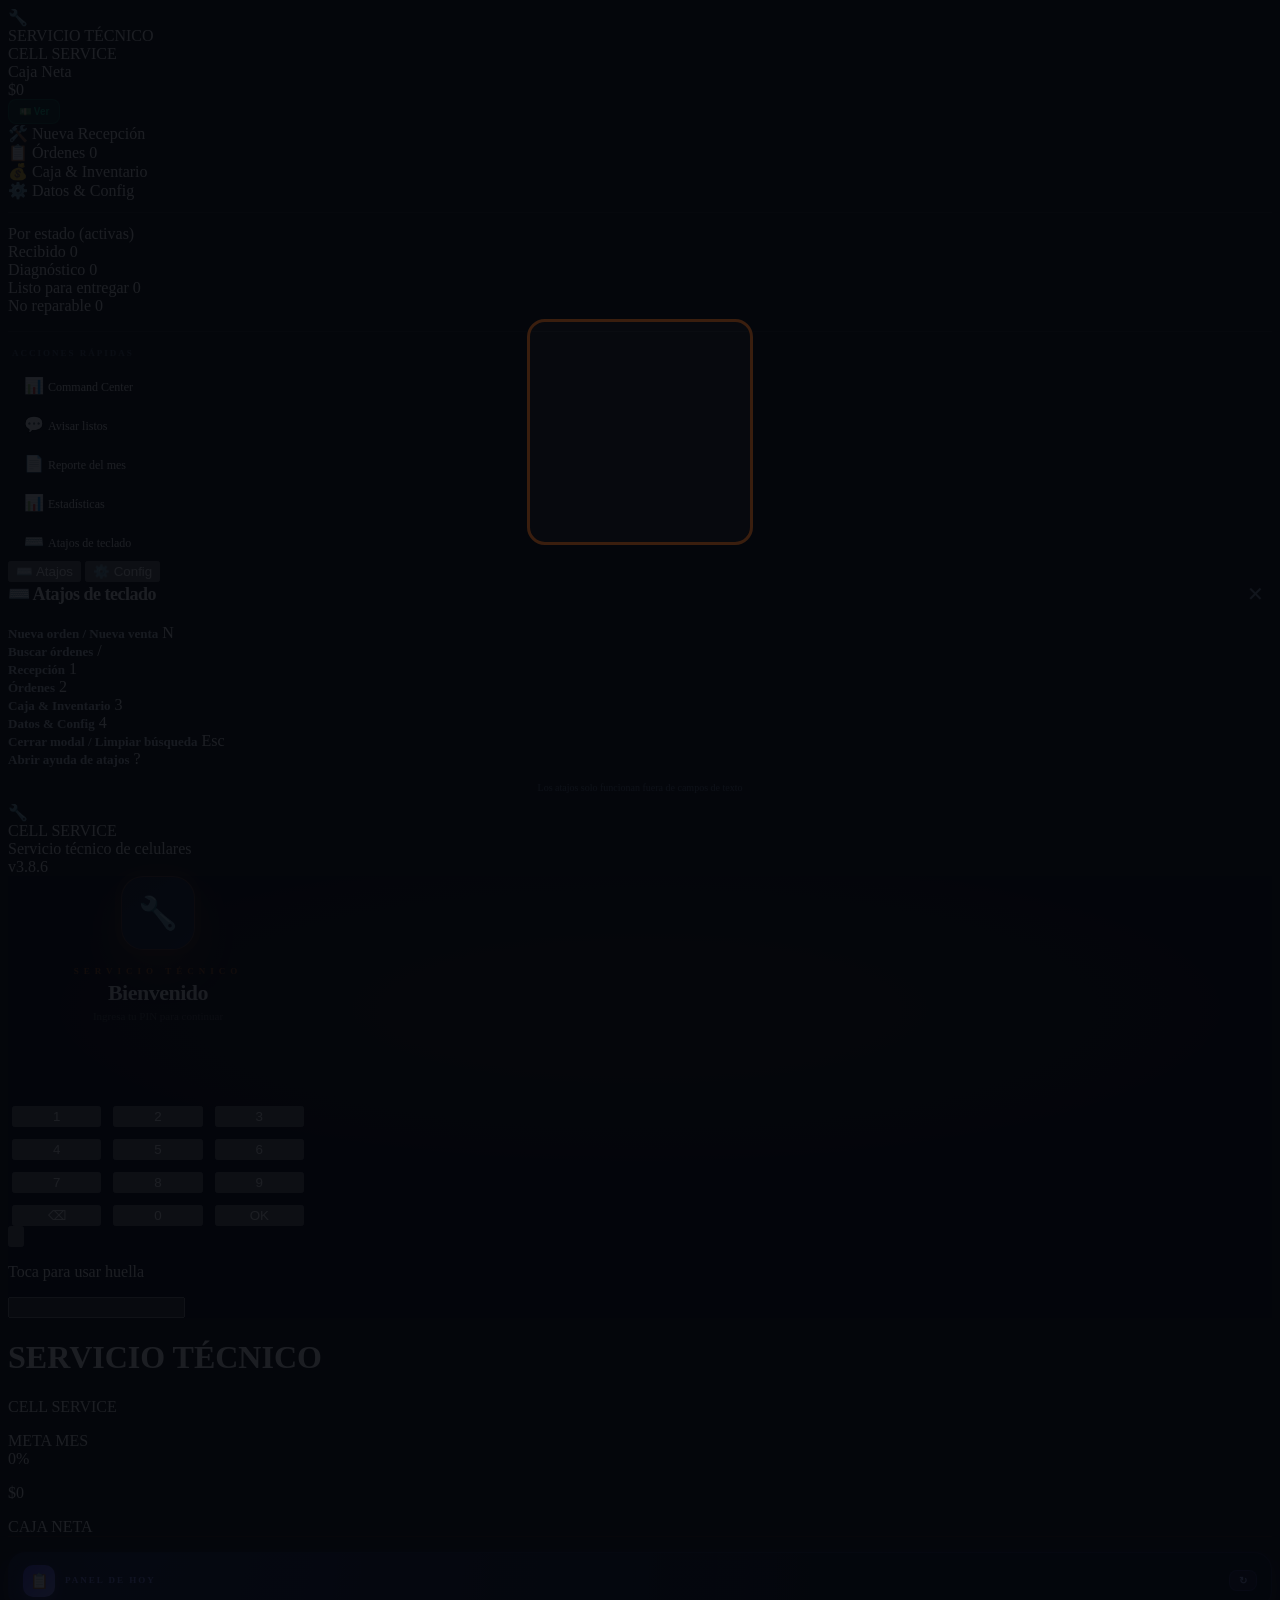
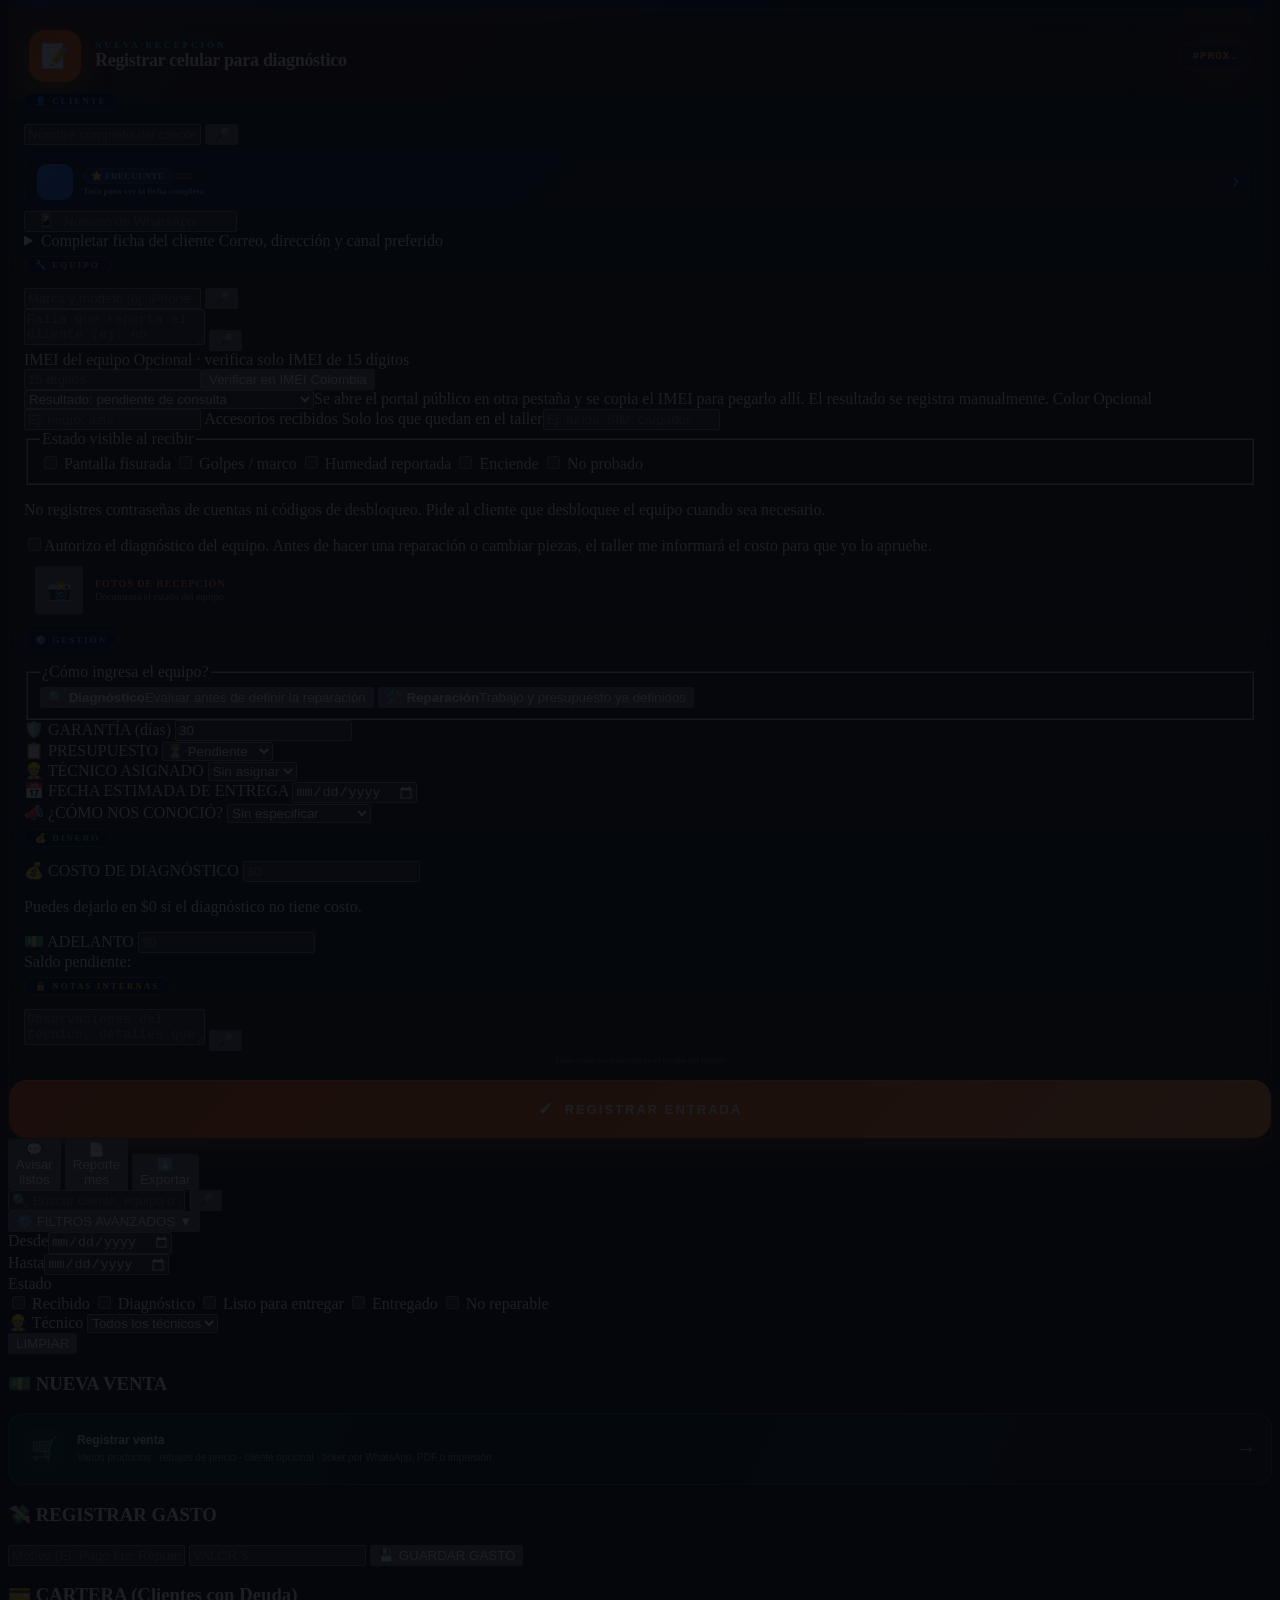
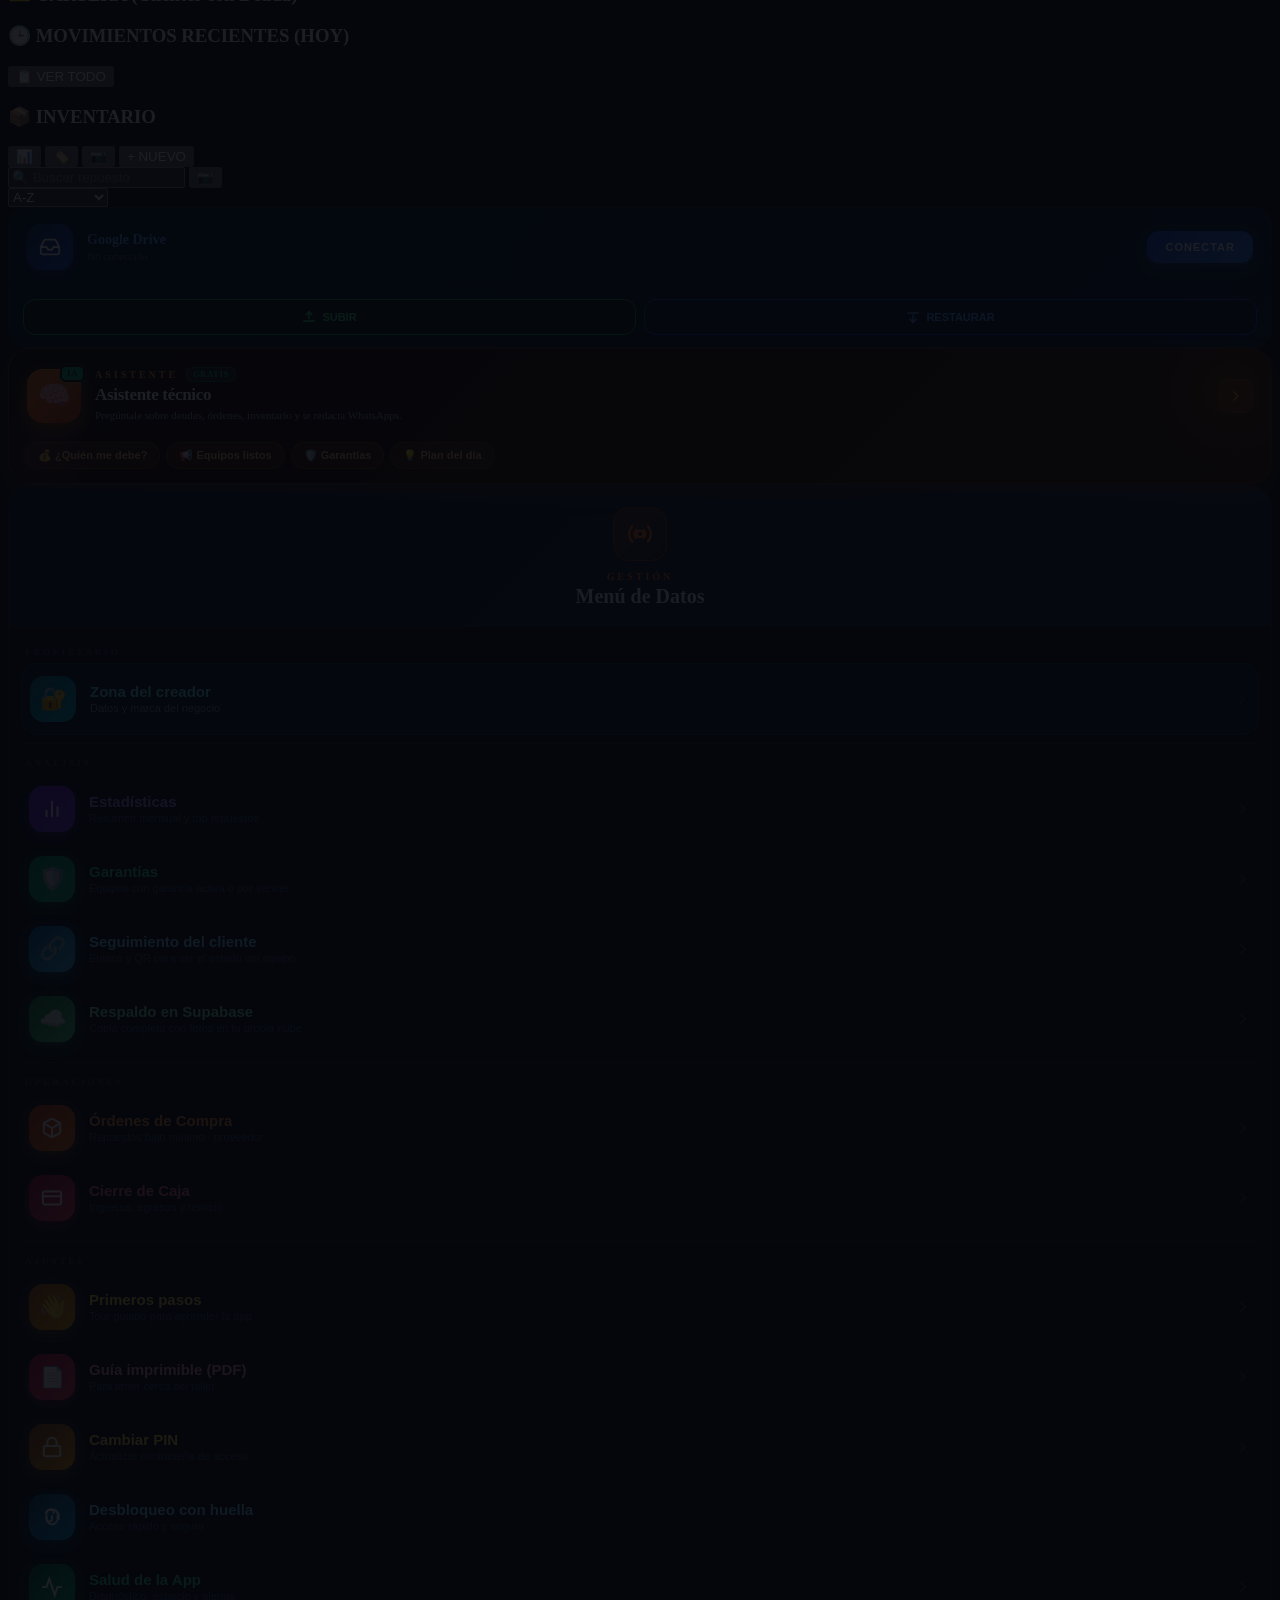
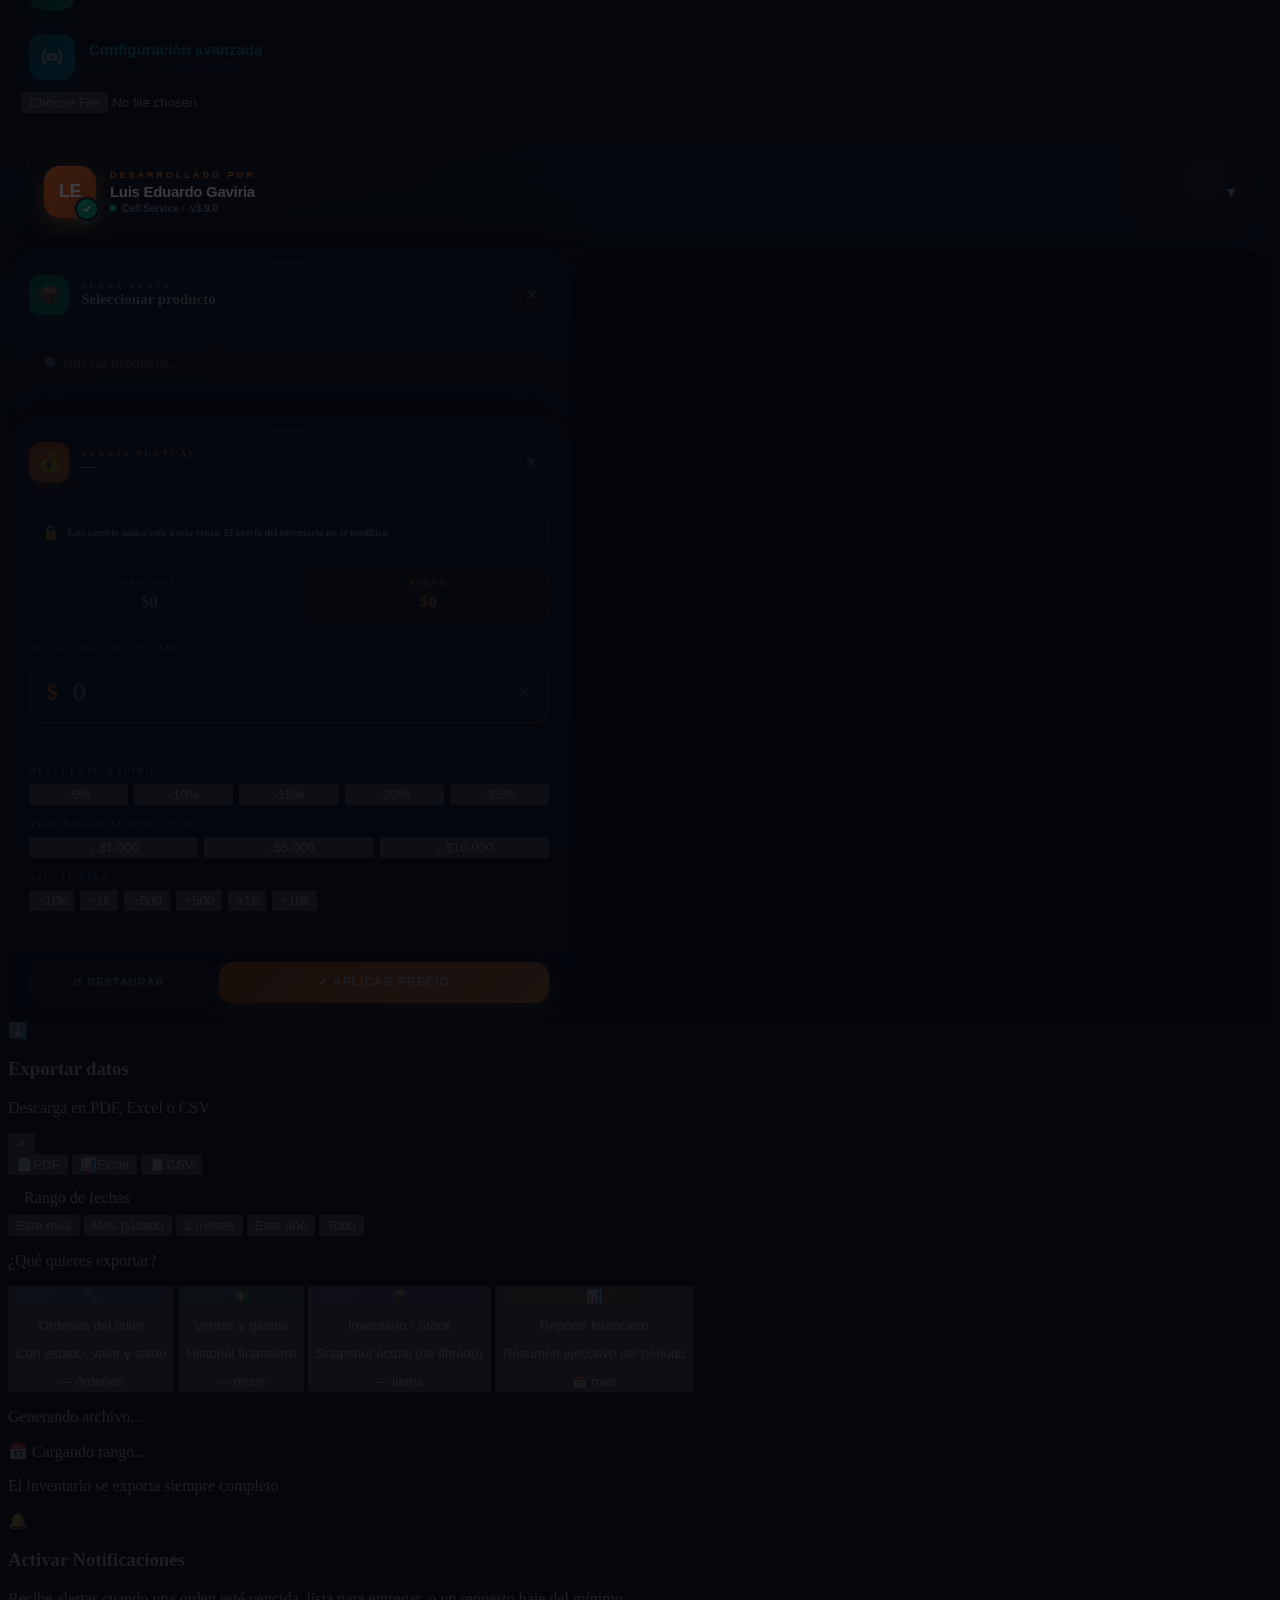
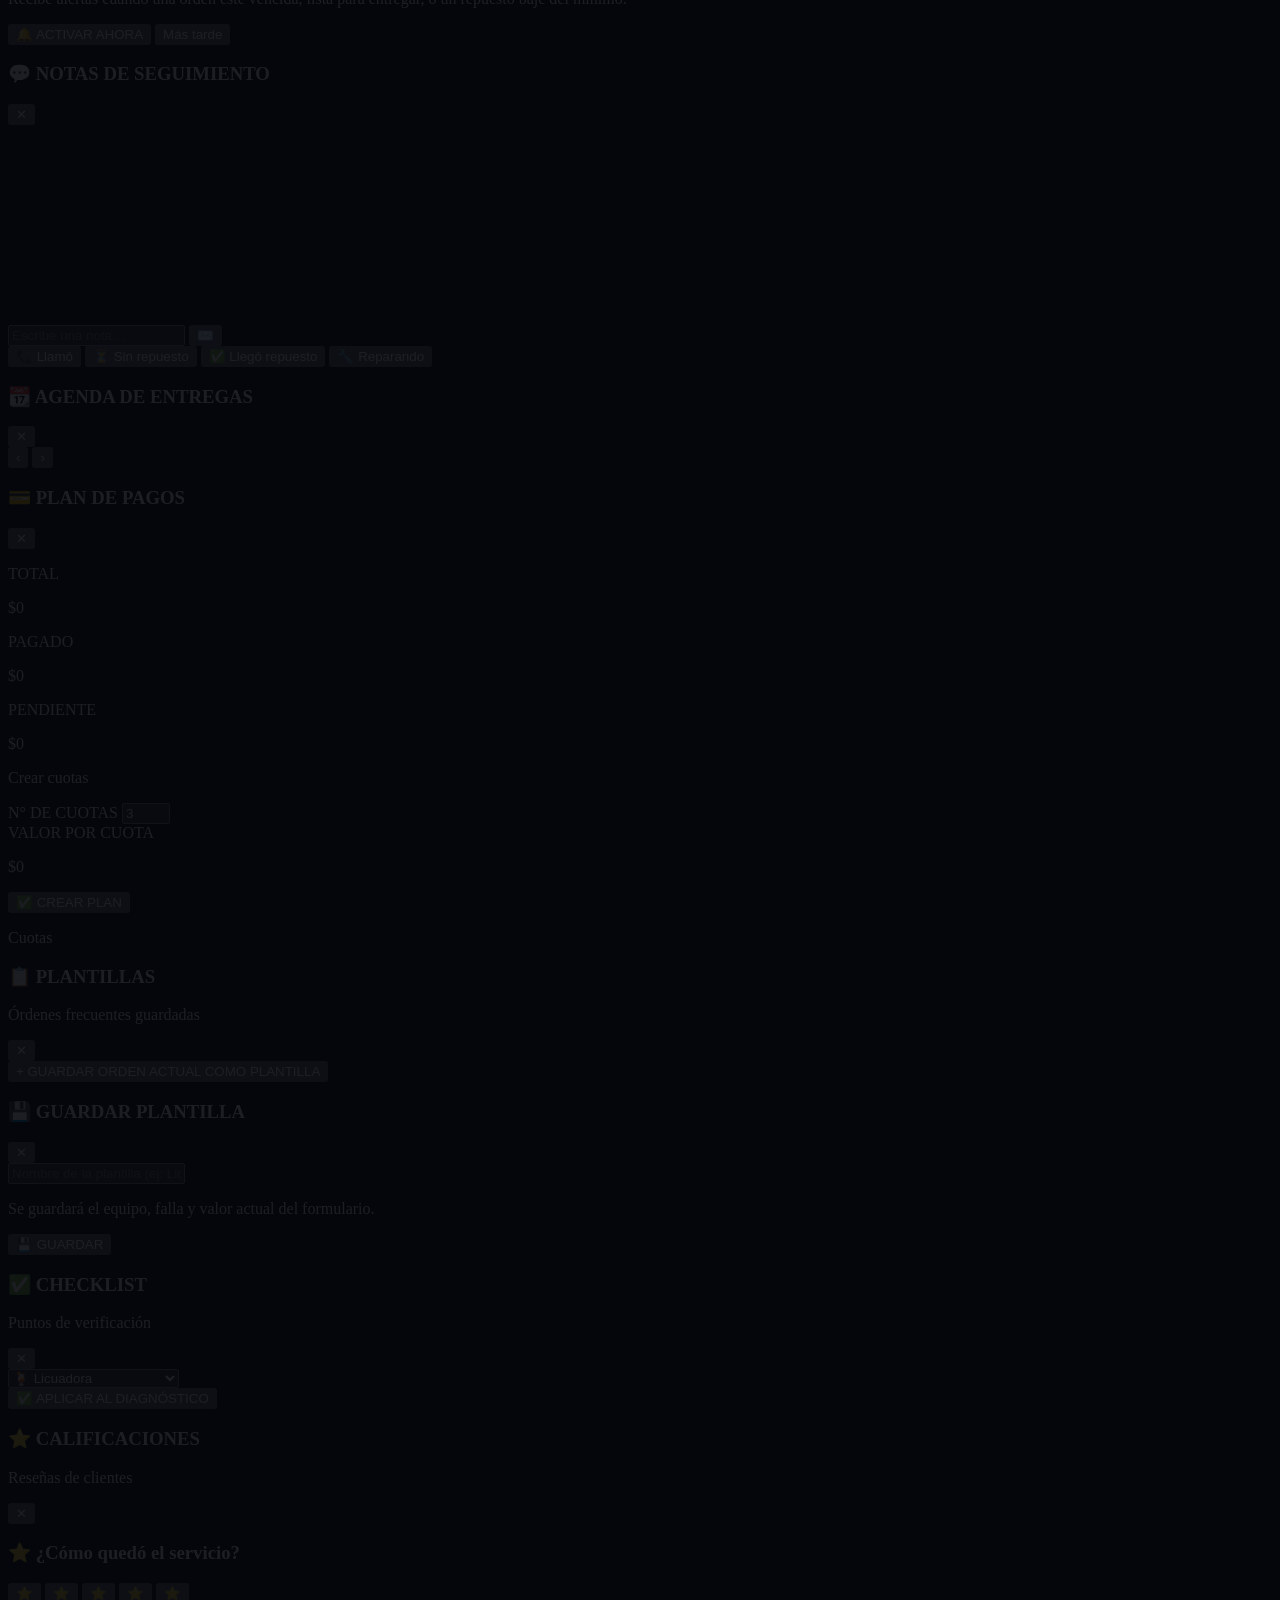
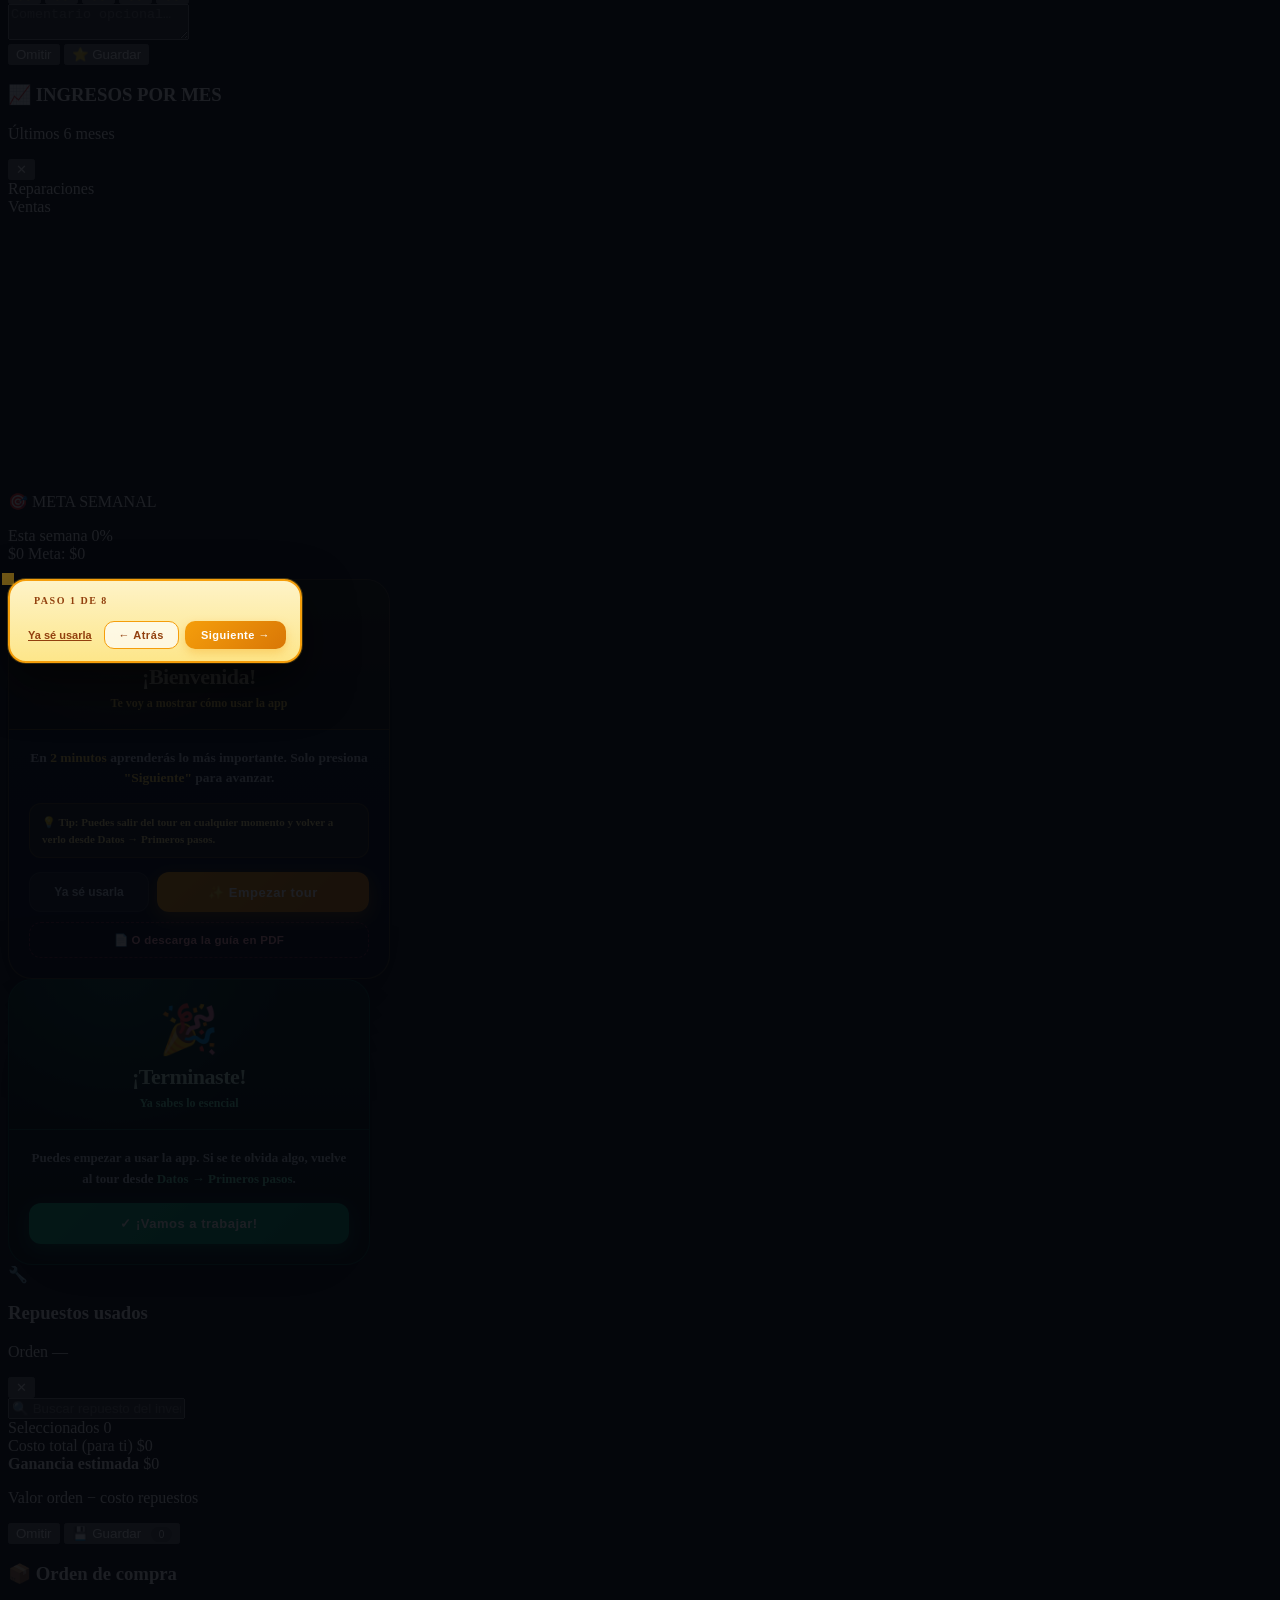
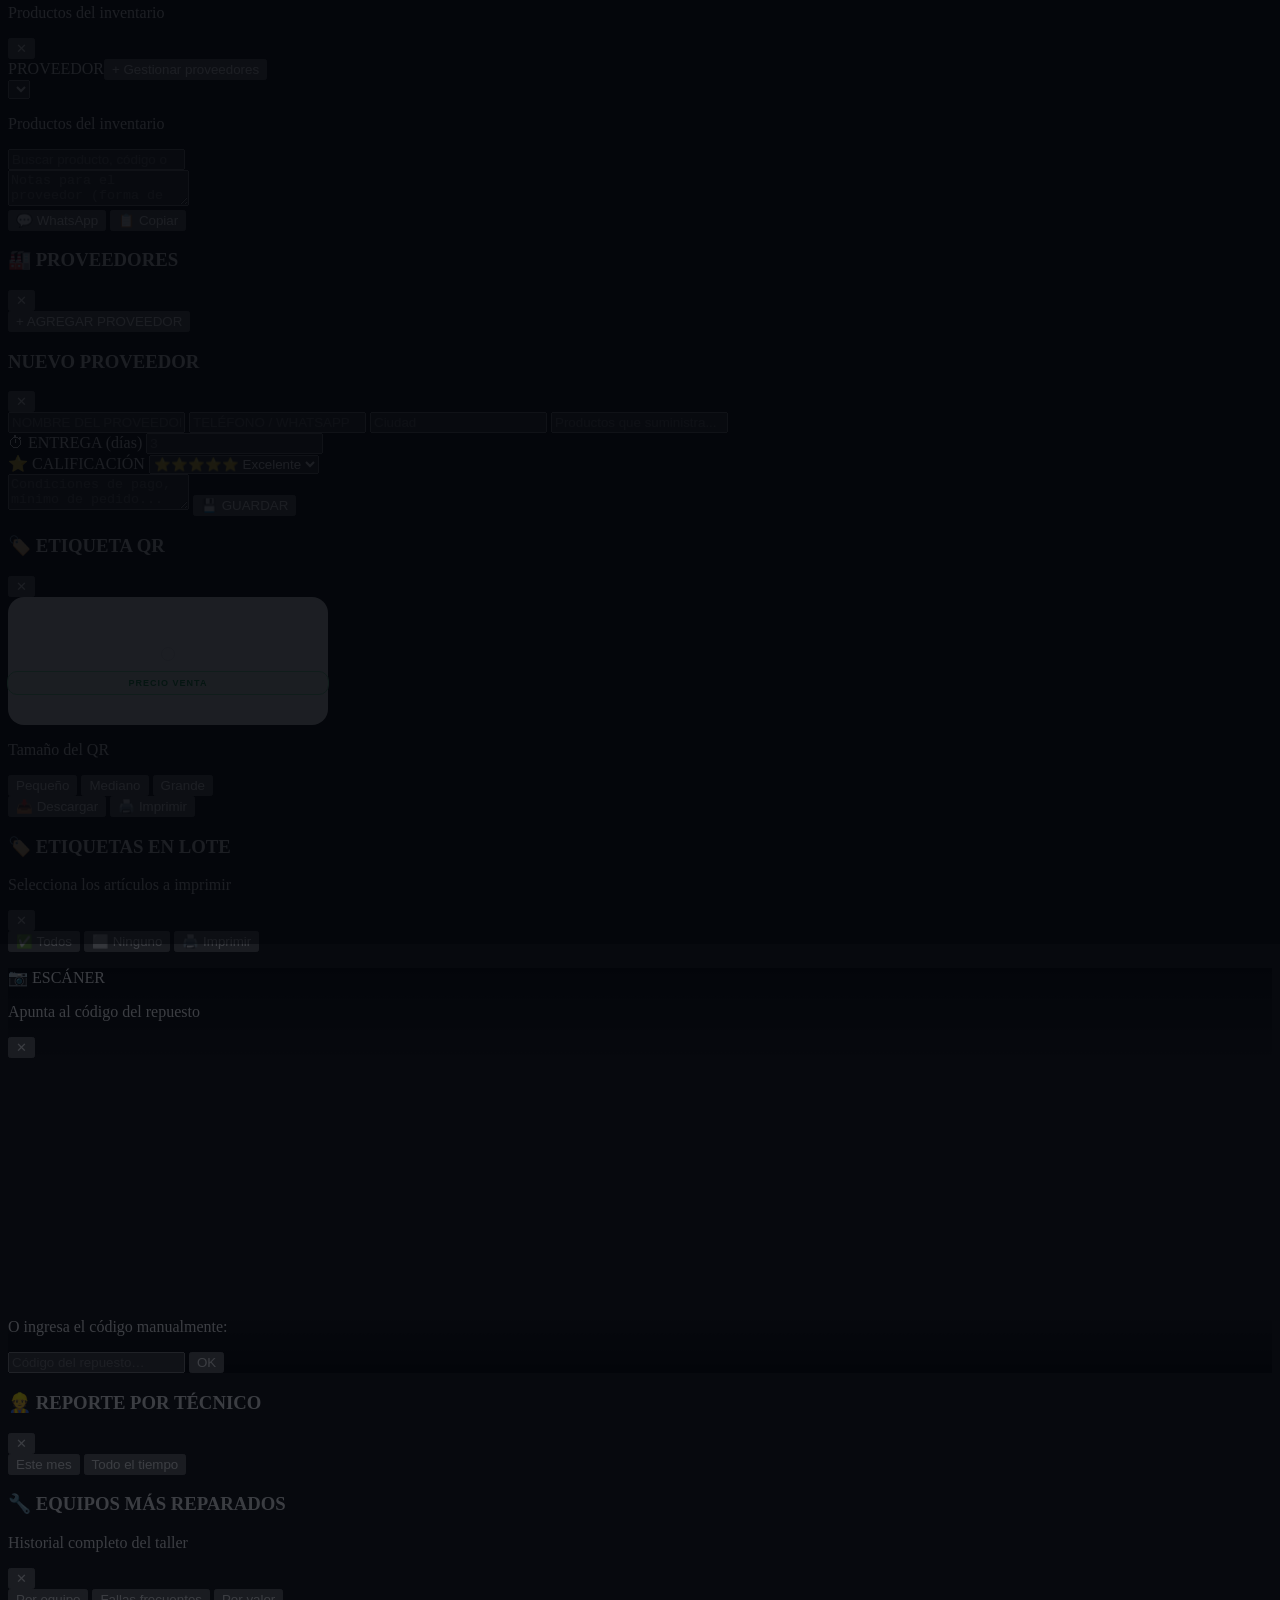
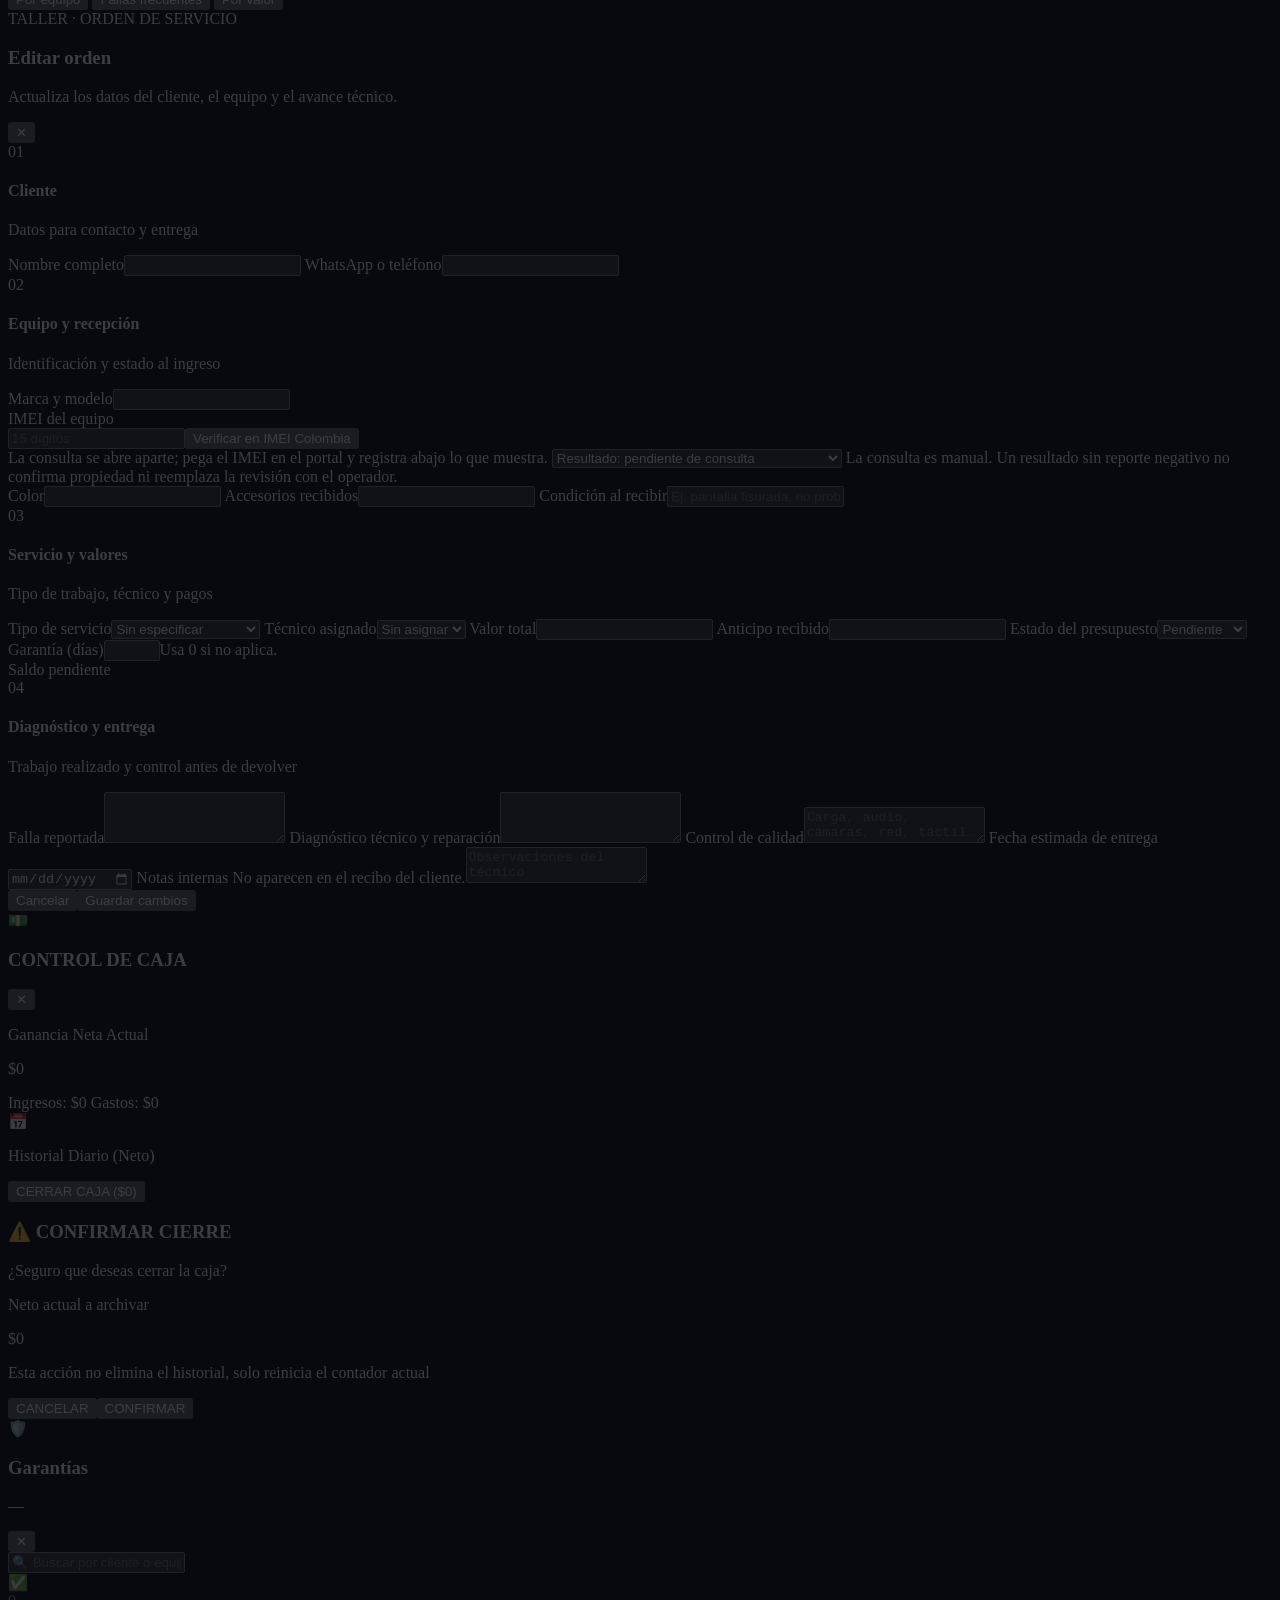
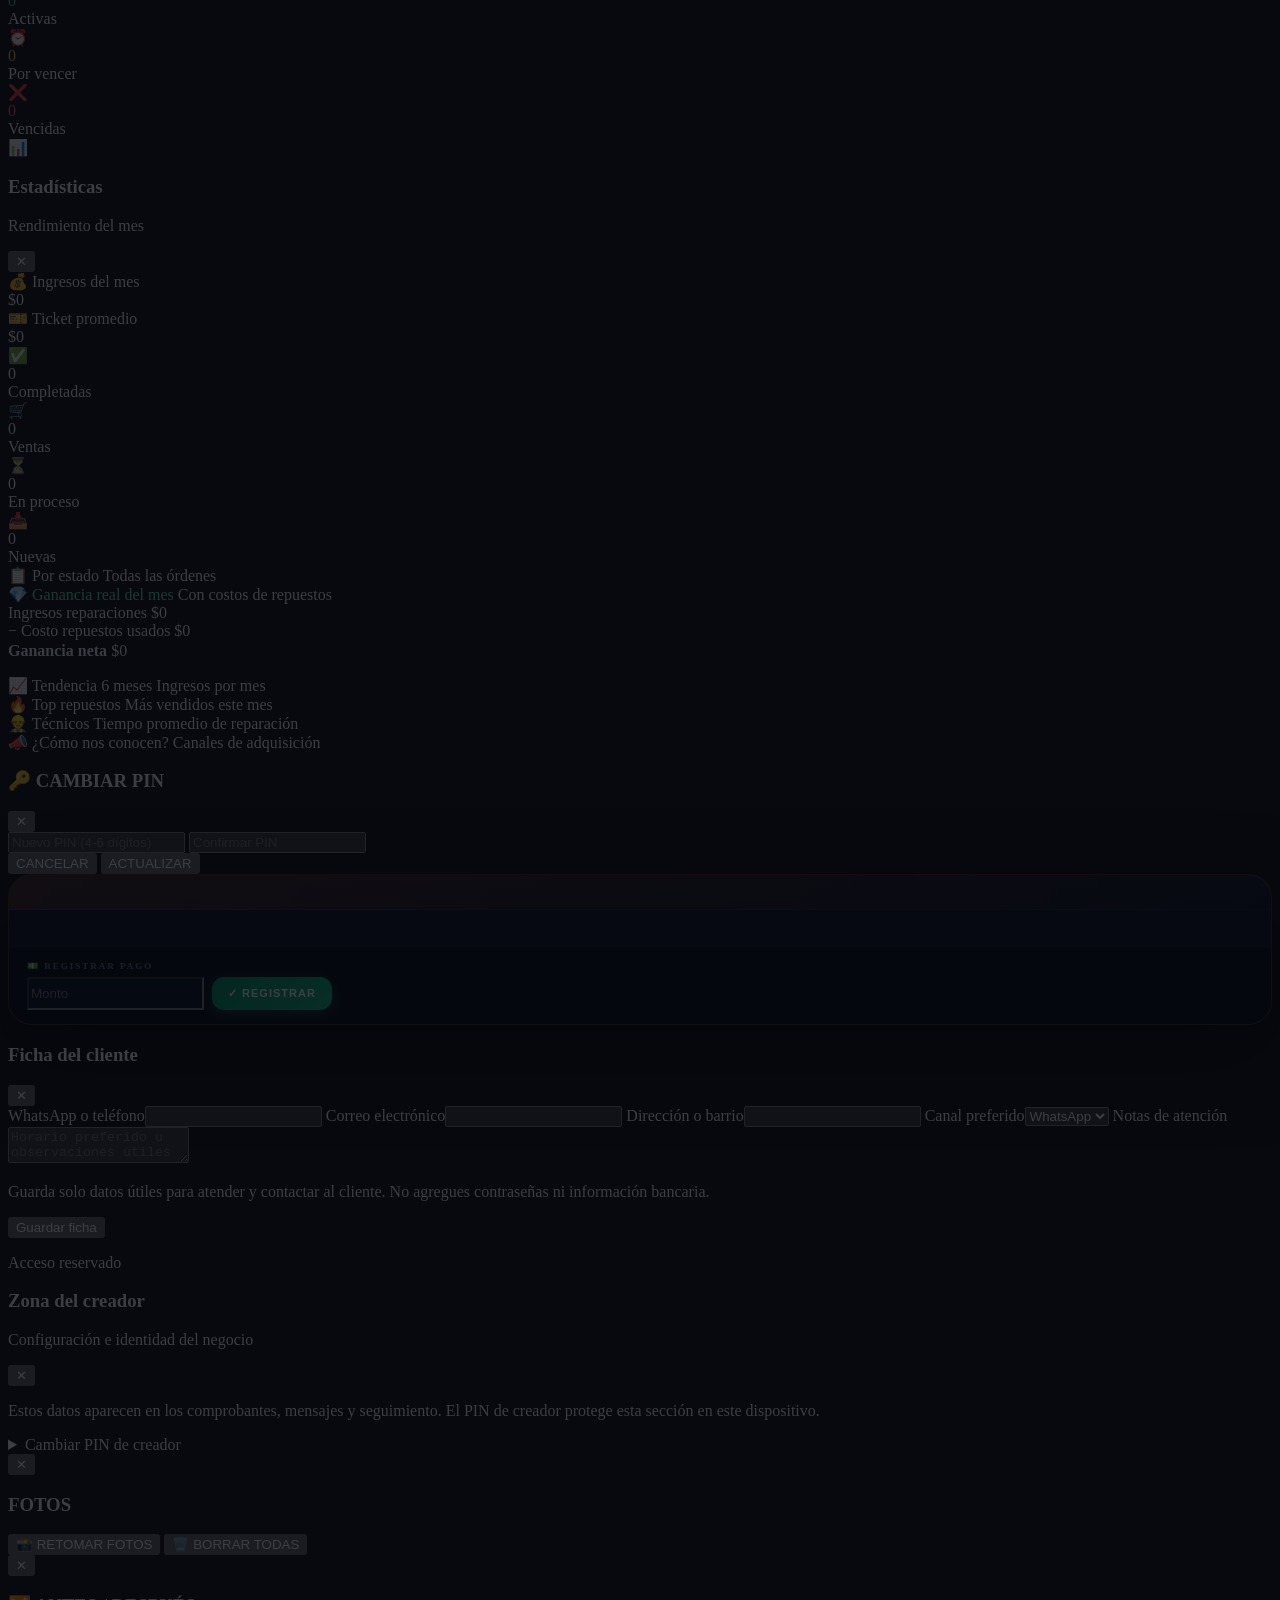
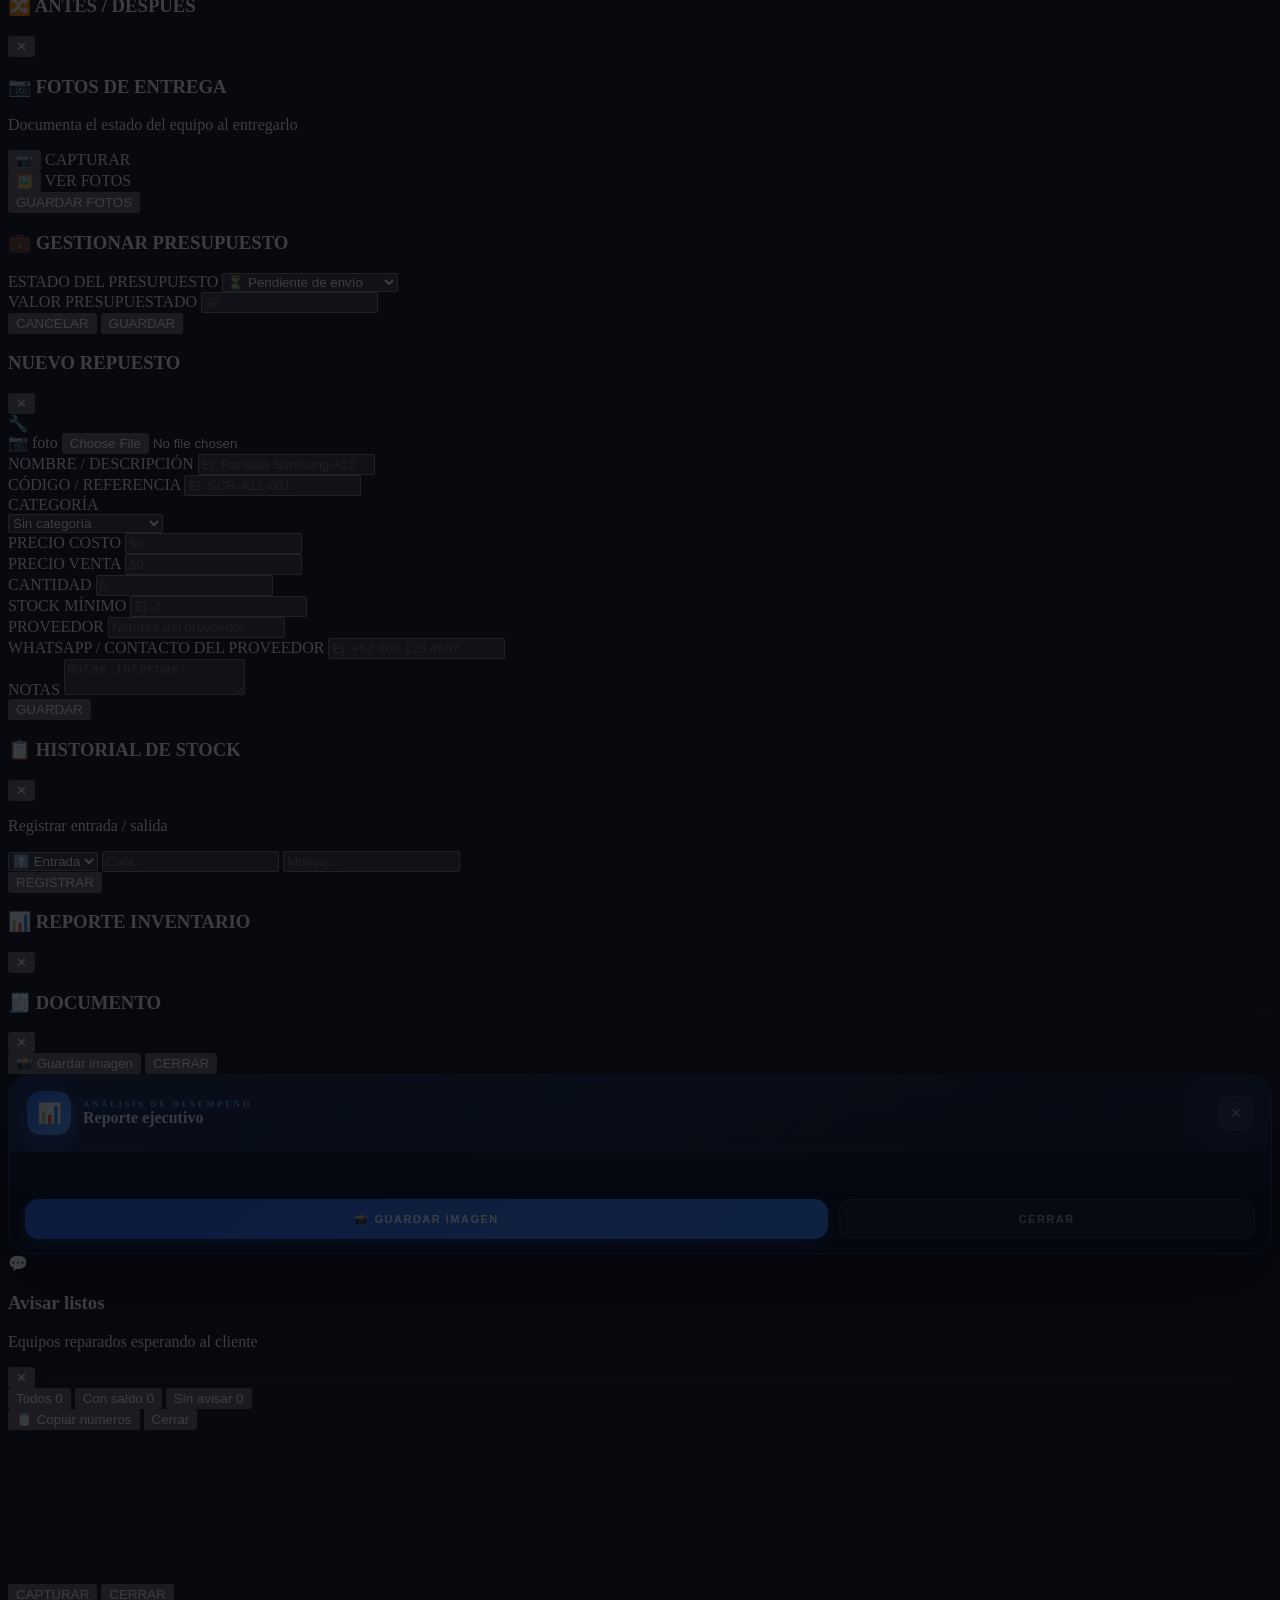
==== index.html @ 5d37b829 "Add files via upload" ====
<!DOCTYPE html>
<html lang="es">
<head>
    <link rel="manifest" href="manifest.json">
    <meta name="apple-mobile-web-app-capable" content="yes">
    <meta name="apple-mobile-web-app-status-bar-style" content="black-translucent">
    <meta name="apple-mobile-web-app-title" content="Cell Service">
    <link rel="apple-touch-icon" href="icons/icon-192x192.png">
    <meta charset="UTF-8">
    <meta name="viewport" content="width=device-width, initial-scale=1.0, viewport-fit=cover">
    <meta name="theme-color" content="#0b1720">
    <meta name="color-scheme" content="dark">
    <meta name="mobile-web-app-capable" content="yes">
    <title>Cell Service | Gestión de reparaciones</title>
    <link rel="preconnect" href="https://fonts.googleapis.com">
    <link rel="preconnect" href="https://fonts.gstatic.com" crossorigin>
    <script src="js/libs/html2canvas.min.js" defer></script>
    <script src="js/libs/qrcode.min.js" defer></script>
    <script src="https://accounts.google.com/gsi/client" async defer></script>
    <link href="https://fonts.googleapis.com/css2?family=Inter:opsz,wght@14..32,400;14..32,600;14..32,800&display=swap" rel="stylesheet" media="print" onload="this.media='all'">
    <noscript><link href="https://fonts.googleapis.com/css2?family=Inter:opsz,wght@14..32,400;14..32,600;14..32,800&display=swap" rel="stylesheet"></noscript>
    <link rel="stylesheet" href="css/app.bundle.css">

<style id="invoice-sale-styles">
.invoice-sale-cta{width:100%;display:flex;align-items:center;gap:12px;text-align:left;padding:14px;border-radius:16px;border:1px solid rgba(52,211,153,.32);background:linear-gradient(115deg,rgba(16,185,129,.16),rgba(59,130,246,.08));color:#e5fff4;cursor:pointer;transition:transform .18s,border-color .18s}
.invoice-sale-cta:active{transform:scale(.985)}.invoice-sale-cta-icon{width:42px;height:42px;display:grid;place-items:center;border-radius:13px;background:rgba(16,185,129,.18);font-size:22px;flex-shrink:0}
.invoice-sale-cta strong,.invoice-sale-cta small{display:block}.invoice-sale-cta strong{font-size:12px;font-weight:900}.invoice-sale-cta small{font-size:10px;color:#9ca3af;margin-top:4px;line-height:1.4}.invoice-sale-cta-arrow{margin-left:auto;color:#6ee7b7;font-size:22px}
#invoice-sale-modal{position:fixed;inset:0;z-index:8000;background:rgba(2,6,23,.82);backdrop-filter:blur(12px);display:flex;align-items:center;justify-content:center;padding:14px}
#invoice-sale-modal.hidden{display:none}.invoice-panel{width:min(680px,100%);max-height:92dvh;overflow:auto;background:#0f172a;color:#e5e7eb;border:1px solid rgba(148,163,184,.2);border-radius:22px;box-shadow:0 25px 80px #0009;padding:20px}
.invoice-head{display:flex;justify-content:space-between;align-items:flex-start;gap:12px;margin-bottom:18px}.invoice-head h2{font-size:19px;font-weight:900;margin:0}.invoice-head p{font-size:11px;color:#94a3b8;margin:5px 0 0}.invoice-close{border:1px solid #334155;background:#1e293b;color:#cbd5e1;border-radius:10px;width:38px;height:38px;font-size:18px}
.invoice-grid{display:grid;grid-template-columns:repeat(2,minmax(0,1fr));gap:12px}.invoice-field{display:flex;flex-direction:column;gap:6px;min-width:0}.invoice-field.full{grid-column:1/-1}.invoice-field label{font-size:10px;color:#94a3b8;font-weight:800;text-transform:uppercase;letter-spacing:.8px}.invoice-field input,.invoice-field select,.invoice-field textarea{width:100%;box-sizing:border-box;border:1px solid #334155;background:#111c30;color:#f8fafc;border-radius:11px;padding:11px 12px;font-size:13px;min-height:42px}.invoice-total{display:flex;align-items:center;justify-content:space-between;margin-top:16px;padding:15px;border:1px solid rgba(52,211,153,.25);background:rgba(16,185,129,.08);border-radius:14px}.invoice-total strong{font-size:22px;color:#6ee7b7}.invoice-actions{display:flex;gap:10px;margin-top:16px}.invoice-actions button{flex:1;border-radius:12px;padding:13px;font-size:12px;font-weight:900;border:1px solid #334155;background:#1e293b;color:#e2e8f0}.invoice-actions .primary{background:linear-gradient(135deg,#059669,#10b981);color:#022c22;border:0}
.invoice-note{font-size:10px;color:#94a3b8;line-height:1.5;margin-top:12px}
@media(max-width:520px){.invoice-panel{padding:15px;border-radius:18px}.invoice-grid{grid-template-columns:1fr}.invoice-field.full{grid-column:auto}.invoice-actions{flex-direction:column}.invoice-head h2{font-size:17px}}
</style>

</head>
<body class="swipe-area dark-mode">

    <!-- BADGE OFFLINE/ONLINE -->
    <div id="net-badge"></div>

    <!-- SIDEBAR (visible solo en tablet/desktop) -->
    <aside id="sidebar">
        <div id="sidebar-header">
            <div id="sidebar-logo">
                <div id="sidebar-logo-icon">🔧</div>
                <div id="sidebar-biz">
                    <div id="sidebar-biz-short">SERVICIO TÉCNICO</div>
                    <div id="sidebar-biz-name">CELL SERVICE</div>
                </div>
            </div>
            <div id="sidebar-cash">
                <div>
                    <div id="sidebar-cash-label">Caja Neta</div>
                    <div id="sidebar-cash-value">$0</div>
                </div>
                <button onclick="openCajaModal()" style="background:rgba(16,185,129,0.15);border:1px solid rgba(16,185,129,0.3);color:#10b981;padding:6px 10px;border-radius:8px;font-size:10px;font-weight:900;cursor:pointer;">💵 Ver</button>
            </div>
            <div id="sidebar-meta-wrap-desktop" style="display:none;margin-top:10px;">
                <div style="display:flex;justify-content:space-between;margin-bottom:4px;">
                    <span style="font-size:8px;font-weight:700;color:#64748b;letter-spacing:2px;">META MES</span>
                    <span id="sidebar-meta-pct" style="font-size:8px;font-weight:900;color:#10b981;">0%</span>
                </div>
                <div style="height:6px;background:rgba(255,255,255,0.08);border-radius:99px;overflow:hidden;">
                    <div id="sidebar-meta-fill" style="height:100%;width:0%;background:linear-gradient(to right,#10b981,#34d399);border-radius:99px;transition:width 0.7s ease;"></div>
                </div>
            </div>
        </div>
        <nav id="sidebar-nav">
            <div class="sidebar-nav-item active" id="sidebar-btn-taller" onclick="tab('taller')">
                <span class="sidebar-nav-icon">🛠️</span>
                <span class="sidebar-nav-label">Nueva Recepción</span>
            </div>
            <div class="sidebar-nav-item" id="sidebar-btn-ordenes" onclick="tab('ordenes')">
                <span class="sidebar-nav-icon">📋</span>
                <span class="sidebar-nav-label">Órdenes</span>
                <span class="sidebar-nav-count" id="sidebar-count-ordenes">0</span>
            </div>
            <div class="sidebar-nav-item" id="sidebar-btn-ventas" onclick="tab('ventas')">
                <span class="sidebar-nav-icon">💰</span>
                <span class="sidebar-nav-label">Caja &amp; Inventario</span>
                <span class="sidebar-nav-count" id="sidebar-count-stock" style="display:none;">0</span>
            </div>
            <div class="sidebar-nav-item" id="sidebar-btn-admin" onclick="tab('admin')">
                <span class="sidebar-nav-icon">⚙️</span>
                <span class="sidebar-nav-label">Datos &amp; Config</span>
            </div>

            <!-- BREAKDOWN POR ESTADO -->
            <div id="sidebar-status-breakdown" style="margin-top:12px;padding-top:12px;border-top:1px solid rgba(255,255,255,0.06);">
                <div id="sidebar-status-breakdown-title">Por estado (activas)</div>
                <div class="status-row" onclick="filterByStatusFromSidebar('recibido')">
                    <span class="status-row-label"><span class="status-row-dot" style="background:#94a3b8;"></span>Recibido</span>
                    <span class="status-row-count" id="sb-count-recibido">0</span>
                </div>
                <div class="status-row" onclick="filterByStatusFromSidebar('revisión')">
                    <span class="status-row-label"><span class="status-row-dot" style="background:#fbbf24;"></span>Diagnóstico</span>
                    <span class="status-row-count" id="sb-count-revision">0</span>
                </div>
                <div class="status-row" onclick="filterByStatusFromSidebar('reparado')">
                    <span class="status-row-label"><span class="status-row-dot" style="background:#10b981;"></span>Listo para entregar</span>
                    <span class="status-row-count" id="sb-count-reparado">0</span>
                </div>
                <div class="status-row" onclick="filterByStatusFromSidebar('no-reparable')">
                    <span class="status-row-label"><span class="status-row-dot" style="background:#f43f5e;"></span>No reparable</span>
                    <span class="status-row-count" id="sb-count-noreparable">0</span>
                </div>
            </div>

            <div style="margin-top:16px;padding-top:16px;border-top:1px solid rgba(255,255,255,0.06);">
                <div style="font-size:9px;font-weight:800;color:#475569;letter-spacing:2px;text-transform:uppercase;padding:0 4px 8px;">Acciones rápidas</div>
                <div class="sidebar-nav-item" onclick="window.location.href='./dashboard.html'" style="padding:10px 16px;">
                    <span class="sidebar-nav-icon">📊</span>
                    <span class="sidebar-nav-label" style="font-size:12px;">Command Center</span>
                </div>
                <div class="sidebar-nav-item" onclick="notifyAllReady()" style="padding:10px 16px;">
                    <span class="sidebar-nav-icon">💬</span>
                    <span class="sidebar-nav-label" style="font-size:12px;">Avisar listos</span>
                </div>
                <div class="sidebar-nav-item" onclick="exportMonthlyReport()" style="padding:10px 16px;">
                    <span class="sidebar-nav-icon">📄</span>
                    <span class="sidebar-nav-label" style="font-size:12px;">Reporte del mes</span>
                </div>
                <div class="sidebar-nav-item" onclick="openStatsModal()" style="padding:10px 16px;">
                    <span class="sidebar-nav-icon">📊</span>
                    <span class="sidebar-nav-label" style="font-size:12px;">Estadísticas</span>
                </div>
                <div class="sidebar-nav-item" onclick="showShortcutsHelp()" style="padding:10px 16px;">
                    <span class="sidebar-nav-icon">⌨️</span>
                    <span class="sidebar-nav-label" style="font-size:12px;">Atajos de teclado</span>
                </div>
            </div>
        </nav>
        <div id="sidebar-footer">
            <button onclick="showShortcutsHelp()" style="flex:1;">⌨️ Atajos</button>
            <button onclick="openAdvancedConfig()">⚙️ Config</button>
        </div>
    </aside>

    <!-- TOPBAR DESKTOP -->
    <div id="desktop-topbar" style="display:none;">
        <div>
            <div id="desktop-topbar-subtitle" style="font-size:9px;color:var(--accent);font-weight:800;letter-spacing:3px;text-transform:uppercase;">SERVICIO TÉCNICO</div>
            <div id="desktop-topbar-title" style="font-size:20px;font-weight:900;font-style:italic;">CELL SERVICE</div>
        </div>

        <!-- KPIs rápidos -->
        <div id="topbar-kpis">
            <div class="topbar-kpi">
                <span class="topbar-kpi-label">Hoy</span>
                <span class="topbar-kpi-value accent" id="topbar-kpi-today">0</span>
            </div>
            <div class="topbar-kpi">
                <span class="topbar-kpi-label">Pendientes</span>
                <span class="topbar-kpi-value warn" id="topbar-kpi-pending">0</span>
            </div>
            <div class="topbar-kpi">
                <span class="topbar-kpi-label">Por entregar</span>
                <span class="topbar-kpi-value success" id="topbar-kpi-ready">0</span>
            </div>
            <div class="topbar-kpi">
                <span class="topbar-kpi-label">Vencidas</span>
                <span class="topbar-kpi-value danger" id="topbar-kpi-overdue">0</span>
            </div>
        </div>

        <div id="desktop-topbar-right">
            <button id="topbar-primary-action" onclick="topbarPrimaryAction()" title="Nueva orden (N)">
                <span>➕</span> <span id="topbar-primary-label">NUEVA ORDEN</span>
                <span class="kbd-hint">N</span>
            </button>
            <button onclick="document.getElementById('search-orders')?.focus()" style="background:rgba(59,130,246,0.15);border:1px solid rgba(59,130,246,0.3);color:#60a5fa;padding:8px 14px;border-radius:12px;font-size:11px;font-weight:800;cursor:pointer;display:flex;align-items:center;gap:6px;" title="Buscar (/)">
                🔍 BUSCAR <span class="kbd-hint">/</span>
            </button>
            <button onclick="window.location.href='./dashboard.html'" style="background:rgba(159,122,234,0.15);border:1px solid rgba(159,122,234,0.3);color:#c4b5fd;padding:8px 14px;border-radius:12px;font-size:11px;font-weight:800;cursor:pointer;" title="Command Center">📊 DASHBOARD</button>
            <button onclick="showShortcutsHelp()" style="width:40px;height:40px;border-radius:12px;background:rgba(255,255,255,0.06);border:1px solid rgba(255,255,255,0.1);font-size:1rem;cursor:pointer;" title="Atajos de teclado (?)">⌨️</button>
            <button onclick="toggleTheme()" id="desktop-theme-btn" style="display:none;width:40px;height:40px;border-radius:12px;background:rgba(255,255,255,0.06);border:1px solid rgba(255,255,255,0.1);font-size:1.1rem;cursor:pointer;">🌙</button>
        </div>
    </div>

    <!-- OVERLAY DE ATAJOS -->
    <div id="shortcuts-overlay" onclick="if(event.target===this)hideShortcutsHelp()">
        <div>
            <div style="display:flex;justify-content:space-between;align-items:center;margin-bottom:18px;">
                <h3 style="font-size:18px;font-weight:900;color:var(--accent);letter-spacing:-0.5px;margin:0;">⌨️ Atajos de teclado</h3>
                <button onclick="hideShortcutsHelp()" style="background:none;border:none;color:#94a3b8;font-size:20px;cursor:pointer;padding:0 8px;">✕</button>
            </div>
            <div style="display:flex;flex-direction:column;">
                <div class="shortcut-row">
                    <span style="color:#cbd5e1;font-size:13px;font-weight:600;">Nueva orden / Nueva venta</span>
                    <span class="kbd-hint">N</span>
                </div>
                <div class="shortcut-row">
                    <span style="color:#cbd5e1;font-size:13px;font-weight:600;">Buscar órdenes</span>
                    <span class="kbd-hint">/</span>
                </div>
                <div class="shortcut-row">
                    <span style="color:#cbd5e1;font-size:13px;font-weight:600;">Recepción</span>
                    <span class="kbd-hint">1</span>
                </div>
                <div class="shortcut-row">
                    <span style="color:#cbd5e1;font-size:13px;font-weight:600;">Órdenes</span>
                    <span class="kbd-hint">2</span>
                </div>
                <div class="shortcut-row">
                    <span style="color:#cbd5e1;font-size:13px;font-weight:600;">Caja &amp; Inventario</span>
                    <span class="kbd-hint">3</span>
                </div>
                <div class="shortcut-row">
                    <span style="color:#cbd5e1;font-size:13px;font-weight:600;">Datos &amp; Config</span>
                    <span class="kbd-hint">4</span>
                </div>
                <div class="shortcut-row">
                    <span style="color:#cbd5e1;font-size:13px;font-weight:600;">Cerrar modal / Limpiar búsqueda</span>
                    <span class="kbd-hint">Esc</span>
                </div>
                <div class="shortcut-row">
                    <span style="color:#cbd5e1;font-size:13px;font-weight:600;">Abrir ayuda de atajos</span>
                    <span class="kbd-hint">?</span>
                </div>
            </div>
            <p style="font-size:10px;color:#64748b;margin-top:14px;text-align:center;">Los atajos solo funcionan fuera de campos de texto</p>
        </div>
    </div>

    <!-- WRAPPER MAIN (desplazado por sidebar en desktop) -->
    <div id="main-content-area">

    <!-- SPLASH SCREEN -->
    <div id="splash-screen">
        <div class="splash-logo-wrap">
            <div class="splash-logo-ring">🔧</div>
        </div>
        <div class="splash-title" id="splash-biz-name">CELL SERVICE</div>
        <div class="splash-sub">Servicio técnico de celulares</div>
        <div class="splash-bar-track"><div class="splash-bar-fill"></div></div>
        <div class="splash-version" id="splash-version">v3.8.6</div>
    </div>

    <!-- PIN MODAL -->
    <div id="pin-modal" class="hidden fixed inset-0 z-[5000] flex items-center justify-center p-5"
         style="background:radial-gradient(ellipse 80% 60% at 50% 30%, rgba(249,115,22,0.08) 0%, transparent 70%), #08090f;">
        <div style="width:100%;max-width:300px;">

            <!-- Logo + nombre -->
            <div style="text-align:center;margin-bottom:32px;">
                <div style="width:72px;height:72px;border-radius:22px;background:linear-gradient(145deg,#1e1e2e,#16213e);border:1.5px solid rgba(249,115,22,0.3);display:flex;align-items:center;justify-content:center;font-size:2rem;margin:0 auto 16px;box-shadow:0 0 0 6px rgba(249,115,22,0.06),0 16px 40px rgba(249,115,22,0.18);">🔧</div>
                <p style="font-size:9px;font-weight:900;letter-spacing:5px;color:rgba(249,115,22,0.6);text-transform:uppercase;margin:0 0 4px;" id="splash-pin-bizname">SERVICIO TÉCNICO</p>
                <h3 style="font-size:22px;font-weight:900;color:#f1f5f9;margin:0;letter-spacing:-0.5px;">Bienvenido</h3>
                <p style="font-size:11px;color:rgba(255,255,255,0.25);margin:4px 0 0;font-weight:500;">Ingresa tu PIN para continuar</p>
            </div>

            <!-- Dots -->
            <div style="display:flex;justify-content:center;gap:14px;margin-bottom:10px;" id="pin-dots">
                <div class="pin-dot"></div>
                <div class="pin-dot"></div>
                <div class="pin-dot"></div>
                <div class="pin-dot"></div>
            </div>
            <div id="pin-error" style="color:#f87171;font-size:11px;font-weight:700;text-align:center;min-height:20px;margin-bottom:22px;"></div>

            <!-- Numpad -->
            <div style="display:grid;grid-template-columns:repeat(3,1fr);gap:12px;padding:0 4px;">
                <button class="numpad-btn" onclick="pinPad(1)" aria-label="1">1</button>
                <button class="numpad-btn" onclick="pinPad(2)" aria-label="2">2</button>
                <button class="numpad-btn" onclick="pinPad(3)" aria-label="3">3</button>
                <button class="numpad-btn" onclick="pinPad(4)" aria-label="4">4</button>
                <button class="numpad-btn" onclick="pinPad(5)" aria-label="5">5</button>
                <button class="numpad-btn" onclick="pinPad(6)" aria-label="6">6</button>
                <button class="numpad-btn" onclick="pinPad(7)" aria-label="7">7</button>
                <button class="numpad-btn" onclick="pinPad(8)" aria-label="8">8</button>
                <button class="numpad-btn" onclick="pinPad(9)" aria-label="9">9</button>
                <button class="numpad-btn delete" onclick="pinPad('del')" aria-label="Borrar">⌫</button>
                <button class="numpad-btn" onclick="pinPad(0)" aria-label="0">0</button>
                <button class="numpad-btn enter disabled" onclick="pinPad('ok')">OK</button>
            </div>

            <!-- BOTÓN BIOMÉTRICO (huella) -->
            <div id="biometric-pin-wrap" class="hidden">
                <button class="biometric-btn" id="biometric-pin-btn" onclick="verifyBiometricUnlock()" aria-label="Desbloquear con huella">
                    <svg viewBox="0 0 24 24" fill="none" stroke-width="1.8" stroke-linecap="round" stroke-linejoin="round">
                        <path d="M12 11v3a3 3 0 0 1-6 0v-1"/>
                        <path d="M14 8a4 4 0 0 0-8 0v6"/>
                        <path d="M18 11.5V14a6 6 0 0 1-12 0v-2"/>
                        <path d="M9.5 4.5A6 6 0 0 1 18 11.5v2.5"/>
                        <path d="M5 7a8 8 0 0 1 14.5 4.5v3"/>
                        <path d="M12 17v.01"/>
                    </svg>
                </button>
                <p class="biometric-pin-label" id="biometric-pin-label">Toca para usar huella</p>
            </div>

            <input type="password" id="pin-input" class="hidden" maxlength="6">
        </div>
    </div>

    <header id="app-header" class="sticky top-0 z-50 bg-black/70 backdrop-blur-lg border-b border-orange-500/20 p-4 hidden" style="box-shadow:0 1px 0 rgba(249,115,22,0.12),0 4px 20px rgba(0,0,0,0.4);">
        <div class="max-container flex justify-between items-center">
            <div>
                <h1 class="text-[10px] font-black text-orange-500 tracking-[4px]" id="business-short-name">SERVICIO TÉCNICO</h1>
                <p class="text-3xl font-black italic tracking-tight" id="business-name-display">CELL SERVICE</p>
                <!-- Barra de meta mensual -->
                <div id="meta-bar-wrap" class="hidden mt-1">
                    <div class="flex justify-between items-center mb-0.5">
                        <span class="text-[8px] text-slate-500 font-bold">META MES</span>
                        <div class="flex items-center gap-2">
                            <span id="meta-bar-amount" class="text-[8px] text-slate-400 font-bold"></span>
                            <span id="meta-bar-pct" class="text-[8px] text-emerald-400 font-black">0%</span>
                        </div>
                    </div>
                    <div class="w-32 h-1.5 bg-white/10 rounded-full overflow-hidden">
                        <div id="meta-bar-fill" class="h-full bg-gradient-to-r from-emerald-500 to-emerald-400 rounded-full transition-all duration-700" style="width:0%"></div>
                    </div>
                </div>
            </div>
            <div class="flex items-center gap-3">
                <button onclick="toggleTheme()" id="theme-btn" title="Cambiar tema" style="display:none;"
                    class="w-10 h-10 rounded-2xl bg-white/10 border border-white/10 flex items-center justify-center text-xl hover:bg-orange-500/20 hover:border-orange-500/40 active:scale-90 transition-all">
                    🌙
                </button>
                <div class="bg-emerald-500/10 px-4 py-2 rounded-2xl border border-emerald-500/20">
                    <p id="total-cash" class="text-emerald-400 font-black text-xl">$0</p>
                    <p class="text-[8px] font-bold opacity-60 text-right">CAJA NETA</p>
                </div>
            </div>
        </div>
    </header>

    <main id="view-taller" class="app-view hidden p-4 space-y-4 max-container">
        <!-- ═══ PANEL DE HOY — Resumen diario de 3 segundos ═══ -->
        <div id="daily-panel" class="hidden" style="border-radius:18px;overflow:hidden;background:linear-gradient(135deg,#0c1220 0%,#0a0f1a 100%);border:1px solid rgba(99,102,241,0.18);box-shadow:0 6px 18px rgba(99,102,241,0.1);">
            <div style="padding:12px 14px 10px;display:flex;align-items:center;gap:10px;border-bottom:1px solid rgba(255,255,255,0.04);background:radial-gradient(circle at 10% -20%,rgba(99,102,241,0.2),transparent 60%);">
                <div style="width:32px;height:32px;border-radius:10px;background:linear-gradient(135deg,#4f46e5,#818cf8);display:flex;align-items:center;justify-content:center;font-size:15px;flex-shrink:0;box-shadow:0 4px 12px rgba(99,102,241,0.3);">📋</div>
                <div style="flex:1;min-width:0;">
                    <p style="font-size:9px;font-weight:900;color:#818cf8;letter-spacing:2px;text-transform:uppercase;margin:0;">Panel de hoy</p>
                    <p id="daily-panel-date" style="font-size:11px;font-weight:700;color:#cbd5e1;margin:1px 0 0;"></p>
                </div>
                <button onclick="_refreshDailyPanel()" style="background:rgba(99,102,241,0.12);border:1px solid rgba(99,102,241,0.25);color:#a5b4fc;padding:4px 9px;border-radius:8px;font-size:9.5px;font-weight:900;letter-spacing:0.5px;cursor:pointer;flex-shrink:0;">↻</button>
            </div>
            <div id="daily-panel-items" style="display:grid;grid-template-columns:1fr 1fr 1fr;gap:1px;background:rgba(255,255,255,0.04);"></div>
        </div>

        <div class="card p-0 overflow-hidden" style="border:1px solid rgba(249,115,22,0.15);">
            <!-- HERO header con gradiente -->
            <div style="position:relative;padding:20px 20px 18px;background:linear-gradient(135deg,rgba(249,115,22,0.16) 0%,rgba(234,88,12,0.08) 50%,transparent 100%);border-bottom:1px solid rgba(255,255,255,0.04);overflow:hidden;">
                <div style="position:absolute;top:-40px;right:-40px;width:180px;height:180px;background:radial-gradient(circle,rgba(249,115,22,0.18),transparent 70%);pointer-events:none;"></div>
                <div style="position:relative;display:flex;align-items:center;gap:14px;">
                    <div style="width:52px;height:52px;border-radius:16px;background:linear-gradient(135deg,#ea580c,#f97316);display:flex;align-items:center;justify-content:center;font-size:24px;box-shadow:0 10px 24px rgba(249,115,22,0.4);flex-shrink:0;">📝</div>
                    <div style="flex:1;min-width:0;">
                <div style="font-size:9px;font-weight:900;color:#22d3ee;letter-spacing:3px;text-transform:uppercase;">Nueva recepción</div>
                        <div style="font-size:18px;font-weight:900;color:#f1f5f9;letter-spacing:-0.3px;">Registrar celular para diagnóstico</div>
                    </div>
                    <div id="taller-order-preview-num" style="flex-shrink:0;padding:6px 12px;border-radius:10px;background:rgba(15,23,42,0.6);border:1px solid rgba(249,115,22,0.25);font-size:11px;font-weight:900;color:#fb923c;font-family:ui-monospace,monospace;letter-spacing:1px;">#PRÓX.</div>
                </div>
            </div>

            <div class="p-5 space-y-5">
                <!-- SECCIÓN 1: CLIENTE -->
                <div style="position:relative;padding:14px;background:rgba(59,130,246,0.04);border:1px solid rgba(59,130,246,0.12);border-radius:16px;">
                    <div style="position:absolute;top:-10px;left:14px;padding:3px 10px;background:#0b0f1e;border:1px solid rgba(59,130,246,0.3);border-radius:99px;font-size:9px;font-weight:900;color:#60a5fa;letter-spacing:2px;">👤 CLIENTE</div>
                    <div class="space-y-3" style="margin-top:8px;">
                        <div>
                            <div class="relative">
                                <input type="text" id="c-nom" placeholder="Nombre completo del cliente" class="uppercase font-semibold w-full pr-12" autocomplete="off" onkeyup="_debouncedCheckClient()" oninput="ac_onInput(this,'cliente')" onfocus="ac_onInput(this,'cliente')" onblur="ac_onBlur()">
                                <button type="button" onclick="startVoiceInput('c-nom')" id="voice-btn-c-nom" class="voice-mic-btn absolute right-2 top-1/2 -translate-y-1/2" title="Dictado por voz">🎤</button>
                                <div id="ac-dropdown-cliente" class="ac-dropdown" style="display:none;"></div>
                            </div>
                            <div id="client-alert" class="text-[10px] text-emerald-400 font-bold mt-1 min-h-[15px] ml-2"></div>
                            <!-- Tarjeta de info del cliente (solo aparece si es cliente existente) -->
                            <div id="client-info-card" class="hidden" style="margin-top:8px;border-radius:14px;overflow:hidden;background:linear-gradient(135deg,rgba(59,130,246,0.08),rgba(30,58,138,0.08));border:1px solid rgba(59,130,246,0.2);cursor:pointer;transition:transform 0.15s ease;" onclick="_openClientHistoryFromTaller()" ontouchstart="this.style.transform='scale(0.98)'" ontouchend="this.style.transform='scale(1)'">
                                <div style="padding:10px 12px;display:flex;align-items:center;gap:10px;">
                                    <div id="client-info-avatar" style="width:36px;height:36px;border-radius:11px;display:flex;align-items:center;justify-content:center;font-size:13px;font-weight:900;color:#fff;flex-shrink:0;background:linear-gradient(135deg,#3b82f6,#2563eb);"></div>
                                    <div style="flex:1;min-width:0;">
                                        <div style="display:flex;align-items:center;gap:5px;flex-wrap:wrap;margin-bottom:2px;">
                                            <span id="client-info-badge" style="display:inline-flex;align-items:center;gap:3px;font-size:9px;font-weight:900;letter-spacing:0.4px;text-transform:uppercase;padding:2px 7px;border-radius:99px;background:rgba(59,130,246,0.2);color:#93c5fd;border:1px solid rgba(59,130,246,0.3);">⭐ Frecuente</span>
                                            <span id="client-info-deuda" class="hidden" style="display:inline-flex;align-items:center;gap:3px;font-size:9px;font-weight:900;letter-spacing:0.4px;text-transform:uppercase;padding:2px 7px;border-radius:99px;background:rgba(251,146,60,0.15);color:#fdba74;border:1px solid rgba(251,146,60,0.3);"></span>
                                        </div>
                                        <div id="client-info-stats" style="font-size:11px;font-weight:700;color:#cbd5e1;line-height:1.3;"></div>
                                        <div style="font-size:9px;font-weight:700;color:#60a5fa;margin-top:2px;">Toca para ver la ficha completa</div>
                                    </div>
                                    <svg width="14" height="14" viewBox="0 0 24 24" fill="none" stroke="#60a5fa" stroke-width="2.5" stroke-linecap="round" style="flex-shrink:0;"><polyline points="9 18 15 12 9 6"/></svg>
                                </div>
                            </div>
                        </div>
                        <div style="position:relative;">
                            <span style="position:absolute;left:14px;top:50%;transform:translateY(-50%);font-size:13px;pointer-events:none;z-index:2;">📱</span>
                            <input type="tel" id="c-tel" placeholder="Número de WhatsApp" class="w-full" style="padding-left:38px;">
                        </div>
                        <details class="client-plus-details">
                            <summary>Completar ficha del cliente <span>Correo, dirección y canal preferido</span></summary>
                            <div class="cell-intake-grid">
                                <label class="cell-field">Correo electrónico <span>Opcional</span><input type="email" id="c-email" placeholder="cliente@correo.com" autocomplete="email"></label>
                                <label class="cell-field">Canal preferido <span>Para avisos del servicio</span><select id="c-preferencia"><option value="whatsapp">WhatsApp</option><option value="llamada">Llamada</option><option value="correo">Correo</option></select></label>
                                <label class="cell-field cell-field-wide">Dirección o barrio <span>Opcional, no es necesario pedir dirección exacta</span><input id="c-direccion" type="text" placeholder="Barrio o referencia" autocomplete="street-address"></label>
                            </div>
                        </details>
                    </div>
                </div>

                <!-- SECCIÓN 2: EQUIPO -->
                <div style="position:relative;padding:14px;background:rgba(249,115,22,0.04);border:1px solid rgba(249,115,22,0.12);border-radius:16px;">
                    <div style="position:absolute;top:-10px;left:14px;padding:3px 10px;background:#0b0f1e;border:1px solid rgba(249,115,22,0.3);border-radius:99px;font-size:9px;font-weight:900;color:#fb923c;letter-spacing:2px;">🔧 EQUIPO</div>
                    <div class="space-y-3" style="margin-top:8px;">
                        <div class="relative">
                            <input type="text" id="c-equ" placeholder="Marca y modelo (ej: iPhone 13 · Samsung A54)" class="uppercase font-bold text-orange-400 w-full pr-12" autocomplete="off" oninput="ac_onInput(this,'equipo')" onfocus="ac_onInput(this,'equipo')" onblur="ac_onBlur()">
                            <button type="button" onclick="startVoiceInput('c-equ')" id="voice-btn-c-equ" class="voice-mic-btn absolute right-2 top-1/2 -translate-y-1/2" title="Dictado por voz">🎤</button>
                            <div id="ac-dropdown-equipo" class="ac-dropdown" style="display:none;"></div>
                        </div>
                        <div class="relative">
                            <textarea id="c-fal" placeholder="Falla que reporta el cliente (ej: no carga, pantalla rota, se apaga)..." class="h-24 text-xs uppercase w-full pr-10" oninput="suggestDiagnosis()"></textarea>
                            <button type="button" onclick="startVoiceInput('c-fal')" id="voice-btn-c-fal" class="voice-mic-btn absolute right-2 top-3" title="Dictado por voz">🎤</button>
                        </div>
                        <div id="diagnosis-suggestions" class="suggestion-box"></div>
                        <div class="cell-intake-grid">
                            <label class="cell-field cell-field-wide">IMEI del equipo <span>Opcional · verifica solo IMEI de 15 dígitos</span><div class="imei-action-row"><input id="c-imei" type="text" inputmode="numeric" maxlength="24" placeholder="15 dígitos" autocomplete="off" oninput="resetImeiCheck('new')"><button type="button" class="imei-check-button" onclick="openImeiColombia('c-imei')">Verificar en IMEI Colombia</button></div><select id="c-imei-status" class="edit-imei-status" aria-label="Resultado de consulta IMEI" onchange="recordImeiCheck('new')"><option value="pendiente">Resultado: pendiente de consulta</option><option value="sin-reporte">Resultado: sin reporte negativo</option><option value="reportado">Resultado: aparece reportado o con novedad</option><option value="sin-resultado">Resultado: no fue posible consultar</option></select><input type="hidden" id="c-imei-checked-at"><span class="imei-privacy-note">Se abre el portal público en otra pestaña y se copia el IMEI para pegarlo allí. El resultado se registra manualmente.</span></label>
                            <label class="cell-field">Color <span>Opcional</span><input id="c-color" type="text" placeholder="Ej: negro, azul" autocomplete="off"></label>
                            <label class="cell-field cell-field-wide">Accesorios recibidos <span>Solo los que quedan en el taller</span><input id="c-accesorios" type="text" placeholder="Ej: funda, SIM, cargador" autocomplete="off"></label>
                            <fieldset class="cell-condition cell-field-wide"><legend>Estado visible al recibir</legend>
                                <label><input type="checkbox" name="c-condicion" value="Pantalla fisurada"> Pantalla fisurada</label>
                                <label><input type="checkbox" name="c-condicion" value="Golpes o marco marcado"> Golpes / marco</label>
                                <label><input type="checkbox" name="c-condicion" value="Humedad reportada"> Humedad reportada</label>
                                <label><input type="checkbox" name="c-condicion" value="Enciende al recibir"> Enciende</label>
                                <label><input type="checkbox" name="c-condicion" value="No probado"> No probado</label>
                            </fieldset>
                            <p class="cell-privacy cell-field-wide">No registres contraseñas de cuentas ni códigos de desbloqueo. Pide al cliente que desbloquee el equipo cuando sea necesario.</p>
                        </div>
                        <label class="cell-consent"><input id="c-autorizacion" type="checkbox"><span>Autorizo el diagnóstico del equipo. Antes de hacer una reparación o cambiar piezas, el taller me informará el costo para que yo lo apruebe.</span></label>
                        <!-- Fotos -->
                        <div style="display:flex;align-items:center;gap:12px;padding:10px;background:rgba(15,23,42,0.4);border:1px dashed rgba(249,115,22,0.2);border-radius:12px;">
                            <button onclick="openCamera('recepcion')" class="camera-btn" style="width:48px;height:48px;font-size:20px;">📸</button>
                            <div style="flex:1;min-width:0;">
                                <div style="font-size:10px;font-weight:900;color:#fb923c;letter-spacing:1px;text-transform:uppercase;">Fotos de recepción</div>
                                <div style="font-size:10px;color:#94a3b8;margin-top:2px;">Documenta el estado del equipo</div>
                            </div>
                        </div>
                        <div id="previews" class="flex gap-2 overflow-x-auto py-1 no-scrollbar"></div>
                    </div>
                </div>

                <!-- SECCIÓN 3: GESTIÓN INTERNA -->
                <div style="position:relative;padding:14px;background:rgba(139,92,246,0.04);border:1px solid rgba(139,92,246,0.12);border-radius:16px;">
                    <div style="position:absolute;top:-10px;left:14px;padding:3px 10px;background:#0b0f1e;border:1px solid rgba(139,92,246,0.3);border-radius:99px;font-size:9px;font-weight:900;color:#a78bfa;letter-spacing:2px;">⚙️ GESTIÓN</div>
                    <div class="space-y-3" style="margin-top:8px;">
                        <fieldset class="service-mode-picker">
                            <legend>¿Cómo ingresa el equipo?</legend>
                            <input type="hidden" id="c-tipo-servicio" value="diagnostico">
                            <div class="service-mode-options">
                                <button type="button" id="service-mode-diagnostico" class="service-mode-btn active" aria-pressed="true" onclick="setServiceType('diagnostico')"><strong>🔍 Diagnóstico</strong><span>Evaluar antes de definir la reparación</span></button>
                                <button type="button" id="service-mode-reparacion" class="service-mode-btn" aria-pressed="false" onclick="setServiceType('reparacion')"><strong>🛠️ Reparación</strong><span>Trabajo y presupuesto ya definidos</span></button>
                            </div>
                        </fieldset>
                        <div class="grid grid-cols-2 gap-3">
                            <div>
                                <label class="text-[10px] text-slate-400 block mb-1 ml-1 font-bold">🛡️ GARANTÍA (días)</label>
                                <input type="number" id="c-garantia" placeholder="30" class="w-full text-center font-bold" min="0" value="30">
                            </div>
                            <div>
                                <label class="text-[10px] text-slate-400 block mb-1 ml-1 font-bold">📋 PRESUPUESTO</label>
                                <select id="c-presupuesto" class="w-full font-bold text-xs">
                                    <option value="pendiente">⏳ Pendiente</option>
                                    <option value="enviado">📤 Enviado</option>
                                    <option value="aprobado">✅ Aprobado</option>
                                    <option value="rechazado">❌ Rechazado</option>
                                </select>
                            </div>
                        </div>
                        <div>
                            <label class="text-[10px] text-slate-400 block mb-1 ml-1 font-bold">👷 TÉCNICO ASIGNADO</label>
                            <select id="c-tecnico" class="w-full font-bold text-sm">
                                <option value="">Sin asignar</option>
                            </select>
                        </div>
                        <div>
                            <label class="text-[10px] text-slate-400 block mb-1 ml-1 font-bold">📅 FECHA ESTIMADA DE ENTREGA</label>
                            <input type="date" id="c-fecha-estimada" aria-label="Fecha estimada de entrega" class="w-full text-sm font-bold text-blue-400">
                        </div>
                        <div>
                            <label class="text-[10px] text-slate-400 block mb-1 ml-1 font-bold">📣 ¿CÓMO NOS CONOCIÓ?</label>
                            <select id="c-origen" class="w-full font-bold text-xs">
                                <option value="">Sin especificar</option>
                                <option value="recomendacion">🗣️ Recomendación</option>
                                <option value="redes">📱 Redes sociales</option>
                                <option value="cliente_frecuente">⭐ Cliente frecuente</option>
                                <option value="google">🔍 Google</option>
                                <option value="local">🏠 Pasó por el local</option>
                                <option value="whatsapp">💬 WhatsApp</option>
                                <option value="otro">📌 Otro</option>
                            </select>
                        </div>
                    </div>
                </div>

                <!-- SECCIÓN 4: DINERO -->
                <div style="position:relative;padding:14px;background:rgba(16,185,129,0.04);border:1px solid rgba(16,185,129,0.12);border-radius:16px;">
                    <div style="position:absolute;top:-10px;left:14px;padding:3px 10px;background:#0b0f1e;border:1px solid rgba(16,185,129,0.3);border-radius:99px;font-size:9px;font-weight:900;color:#34d399;letter-spacing:2px;">💰 DINERO</div>
                    <div class="space-y-3" style="margin-top:8px;">
                        <div class="grid grid-cols-2 gap-3">
                            <div>
                                <label id="c-val-label" class="text-[10px] text-slate-400 block mb-1 ml-1 font-bold">💰 COSTO DE DIAGNÓSTICO</label>
                                <input type="number" id="c-val" placeholder="$0" class="text-emerald-400 font-black text-center text-lg w-full" min="0" step="1000" oninput="calcSaldoPreview()">
                                <p id="c-val-help" class="mt-1 text-[9px] leading-relaxed text-slate-500">Puedes dejarlo en $0 si el diagnóstico no tiene costo.</p>
                            </div>
                            <div>
                                <label class="text-[10px] text-slate-400 block mb-1 ml-1 font-bold">💵 ADELANTO</label>
                                <input type="number" id="c-adelanto" placeholder="$0" class="text-blue-400 font-black text-center text-lg w-full" min="0" step="1000" oninput="calcSaldoPreview()">
                            </div>
                        </div>
                        <div id="val-error" class="text-[10px] text-rose-400 font-bold min-h-[15px]"></div>
                        <div id="saldo-preview" class="hidden bg-slate-800/60 rounded-xl px-4 py-2 flex justify-between items-center text-xs font-bold">
                            <span class="text-slate-400">Saldo pendiente:</span>
                            <span id="saldo-preview-val" class="text-rose-400 font-black text-base"></span>
                        </div>
                    </div>
                </div>

                <!-- SECCIÓN 5: NOTAS INTERNAS -->
                <div style="position:relative;padding:14px;background:rgba(234,179,8,0.04);border:1px solid rgba(234,179,8,0.12);border-radius:16px;">
                    <div style="position:absolute;top:-10px;left:14px;padding:3px 10px;background:#0b0f1e;border:1px solid rgba(234,179,8,0.3);border-radius:99px;font-size:9px;font-weight:900;color:#facc15;letter-spacing:2px;">🔒 NOTAS INTERNAS</div>
                    <div style="margin-top:8px;">
                        <div class="relative">
                            <textarea id="c-notas" placeholder="Observaciones del técnico, detalles que no van en el recibo..." class="h-16 text-xs w-full pr-10"></textarea>
                            <button type="button" onclick="startVoiceInput('c-notas')" id="voice-btn-c-notas" class="voice-mic-btn absolute right-2 top-3" title="Dictado por voz">🎤</button>
                        </div>
                        <div style="font-size:9px;color:#64748b;margin-top:4px;text-align:center;">Estas notas no aparecen en el recibo del cliente</div>
                    </div>
                </div>

                <!-- CTA -->
                <button id="btn-registrar-entrada" onclick="saveOrder()" style="width:100%;padding:18px;background:linear-gradient(135deg,var(--taller-btn-dark,#ea580c) 0%,var(--taller-btn-primary,#f97316) 60%,var(--taller-btn-light,#fb923c) 100%);border:none;border-radius:18px;color:#fff;font-weight:900;font-size:13px;letter-spacing:2px;text-transform:uppercase;box-shadow:0 12px 28px var(--taller-btn-shadow,rgba(249,115,22,0.35)),inset 0 1px 0 rgba(255,255,255,0.25);cursor:pointer;transition:all 0.15s ease;display:flex;align-items:center;justify-content:center;gap:10px;" class="active:scale-[0.98]">
                    <span style="font-size:18px;">✓</span>
                    <span>Registrar entrada</span>
                </button>
            </div>
        </div>

        <!-- PANEL LATERAL DESKTOP: preview en vivo + tips -->
        <div id="taller-preview-panel" class="hidden" style="display:none;">
            <div class="card p-5 space-y-4">
                <div style="display:flex;align-items:center;gap:10px;">
                    <div style="width:36px;height:36px;border-radius:10px;background:linear-gradient(135deg,var(--accent),var(--accent-dark));display:flex;align-items:center;justify-content:center;font-size:1.1rem;">👁️</div>
                    <div>
                        <div style="font-size:9px;font-weight:900;color:var(--accent);letter-spacing:2px;text-transform:uppercase;">Vista previa</div>
                        <div style="font-size:14px;font-weight:800;">Así se verá la orden</div>
                    </div>
                </div>
                <div id="preview-card-live" style="background:linear-gradient(180deg,rgba(249,115,22,0.04),transparent);border:1px dashed rgba(249,115,22,0.25);border-radius:14px;padding:14px;min-height:180px;">
                    <div style="text-align:center;color:#64748b;font-size:11px;padding:40px 0;">
                        ✏️ Completa el formulario para ver la vista previa
                    </div>
                </div>
            </div>

            <div class="card p-5 mt-3" style="background:linear-gradient(135deg,rgba(59,130,246,0.06),transparent);border-color:rgba(59,130,246,0.15);">
                <div style="display:flex;align-items:center;gap:8px;margin-bottom:10px;">
                    <span style="font-size:16px;">💡</span>
                    <div style="font-size:10px;font-weight:900;color:#60a5fa;letter-spacing:2px;text-transform:uppercase;">Tips del día</div>
                </div>
                <div id="taller-tips" style="font-size:12px;color:#94a3b8;line-height:1.5;">
                    <div style="padding:6px 0;">• Presiona <span class="kbd-hint">N</span> para crear una nueva orden rápido</div>
                    <div style="padding:6px 0;">• Usa <span class="kbd-hint">/</span> para ir directo a buscar</div>
                    <div style="padding:6px 0;">• Toca la cámara para adjuntar fotos de recepción</div>
                    <div style="padding:6px 0;">• El botón 🎤 permite dictado por voz en cualquier campo</div>
                </div>
            </div>
        </div>
    </main>

    <main id="view-ordenes" class="app-view hidden p-4 space-y-4 max-container">
        <div class="space-y-3">
            <div class="grid grid-cols-3 gap-2">
                <button onclick="notifyAllReady()" class="quick-action qa-green">
                    <div class="qa-icon-wrap"><span class="qa-icon">💬</span></div>
                    <span class="qa-label">Avisar<br>listos</span>
                </button>
                <button onclick="exportMonthlyReport()" class="quick-action qa-blue">
                    <div class="qa-icon-wrap"><span class="qa-icon">📄</span></div>
                    <span class="qa-label">Reporte<br>mes</span>
                </button>
                <button onclick="openExportPanel()" class="quick-action qa-orange">
                    <div class="qa-icon-wrap"><span class="qa-icon">⬇️</span></div>
                    <span class="qa-label">Exportar</span>
                </button>
            </div>
            <div class="relative">
            <input type="text" id="search-orders" placeholder="🔍 Buscar cliente, equipo o #orden..." class="w-full text-sm font-semibold uppercase tracking-wide pr-12" oninput="onSearchInput()" onfocus="_onSearchFocus()" onblur="_onSearchBlur()" list="search-suggestions">
            <button type="button" onclick="startVoiceInput('search-orders', true)" id="voice-btn-search" class="voice-mic-btn absolute right-2 top-1/2 -translate-y-1/2" title="Buscar por voz">🎤</button>
            </div>
            <!-- Chips de búsquedas recientes (solo visibles con input vacío y con foco) -->
            <div id="search-recent-chips" style="display:none;" class="flex flex-wrap gap-2 items-center"></div>
            <!-- Tarjetas de órdenes encontradas por número (naranja) -->
            <div id="search-order-hits" style="display:none;" class="space-y-2"></div>
            <!-- Sugerencias de clientes (tocables, abren ficha) -->
            <div id="search-client-hits" style="display:none;" class="space-y-2"></div>
            <datalist id="search-suggestions"></datalist>
            <button onclick="toggleFilters()" id="filterToggleBtn" class="filter-toggle w-full py-3 rounded-xl text-xs font-bold uppercase flex items-center justify-between px-4">
                <span class="flex items-center gap-2">⚙️ FILTROS AVANZADOS</span>
                <span class="arrow text-lg">▼</span>
            </button>
            <div id="filter-panel" class="filter-panel card p-5 space-y-4">
                <div class="grid grid-cols-2 gap-3">
                    <div><label for="filter-date-from" class="text-[10px] text-slate-400 block mb-1">Desde</label><input type="date" id="filter-date-from" class="text-xs w-full" onchange="applyFilters()"></div>
                    <div><label for="filter-date-to" class="text-[10px] text-slate-400 block mb-1">Hasta</label><input type="date" id="filter-date-to" class="text-xs w-full" onchange="applyFilters()"></div>
                </div>
                <div>
                    <label class="text-[10px] text-slate-400 block mb-2">Estado</label>
                    <div class="flex flex-wrap gap-3 text-xs">
                        <label class="flex items-center gap-1"><input type="checkbox" value="recibido" class="status-filter" onchange="applyFilters()"> Recibido</label>
                        <label class="flex items-center gap-1"><input type="checkbox" value="revisión" class="status-filter" onchange="applyFilters()"> Diagnóstico</label>
                        <label class="flex items-center gap-1"><input type="checkbox" value="reparado" class="status-filter" onchange="applyFilters()"> Listo para entregar</label>
                        <label class="flex items-center gap-1"><input type="checkbox" value="entregado" class="status-filter" onchange="applyFilters()"> Entregado</label>
                        <label class="flex items-center gap-1"><input type="checkbox" value="no-reparable" class="status-filter" onchange="applyFilters()"> No reparable</label>
                    </div>
                </div>
                <div>
                    <label class="text-[10px] text-slate-400 block mb-2">👷 Técnico</label>
                    <select id="filter-tecnico" class="w-full text-xs" onchange="applyFilters()">
                        <option value="">Todos los técnicos</option>
                    </select>
                </div>
                <div class="flex gap-3 pt-2">
                    <button onclick="clearFilters()" class="flex-1 bg-slate-700 py-2 rounded-xl text-xs font-bold hover:bg-slate-600 transition">LIMPIAR</button>
                </div>
            </div>
        </div>
        <div id="orders-list" class="space-y-4 pb-4"></div>
    </main>

    <main id="view-ventas" class="app-view hidden p-4 space-y-6 max-container">
        <div class="card p-5 space-y-3 bg-gradient-to-br from-emerald-900/20 to-transparent">
            <h3 class="text-center text-[11px] font-black text-emerald-400 uppercase tracking-widest">💵 NUEVA VENTA</h3>
            <button type="button" id="v-new-sale-btn" onclick="openInvoiceSaleModal()" class="invoice-sale-cta">
                <span class="invoice-sale-cta-icon">🛒</span>
                <span><strong>Registrar venta</strong><small>Varios productos · rebajas de precio · cliente opcional · ticket por WhatsApp, PDF o impresión</small></span>
                <span class="invoice-sale-cta-arrow">→</span>
            </button>
        </div>
        <div class="card p-5 space-y-3 bg-gradient-to-br from-rose-900/20 to-transparent border-rose-500/10">
            <h3 class="text-center text-[11px] font-black text-rose-400 uppercase tracking-widest">💸 REGISTRAR GASTO</h3>
            <input type="text" id="g-det" placeholder="Motivo (Ej. Pago luz, Repuestos...)" class="w-full font-bold uppercase text-sm">
            <input type="number" id="g-val" placeholder="VALOR $" class="w-full text-center font-black text-rose-400" min="1">
            <button onclick="saveGasto()" class="w-full bg-rose-600 py-3 rounded-xl font-black uppercase text-xs shadow-md active:scale-95 transition">💾 GUARDAR GASTO</button>
        </div>

        <div class="card p-5">
            <h3 class="text-[11px] font-black text-slate-400 uppercase mb-3 flex items-center gap-2">💳 CARTERA (Clientes con Deuda)</h3>
            <div id="cartera-list" class="space-y-2 overflow-y-auto no-scrollbar" style="max-height:360px;"></div>
        </div>

        <div class="card p-5">
            <div class="flex justify-between items-center mb-3">
                <h3 class="text-[11px] font-black text-slate-400 uppercase flex items-center gap-2">🕒 MOVIMIENTOS RECIENTES (HOY)</h3>
                <button onclick="openMovimientosCompletos()" class="text-[10px] bg-blue-600/20 text-blue-400 border border-blue-500/30 px-3 py-1.5 rounded-xl font-black uppercase active:scale-95 transition">📋 VER TODO</button>
            </div>
            <div id="movimientos-history" class="space-y-2 max-h-48 overflow-y-auto no-scrollbar"></div>
        </div>

        <div class="card p-5">
            <!-- Header inventario -->
            <div class="flex justify-between items-center mb-3">
                <div>
                    <h3 class="text-[11px] font-black text-slate-400 uppercase">📦 INVENTARIO</h3>
                    <p id="stock-summary-text" class="text-[10px] text-slate-500 mt-0.5"></p>
                </div>
                <div class="flex gap-2">
                    <button onclick="openStockReport()" class="text-[10px] bg-purple-600/20 text-purple-400 border border-purple-500/30 px-3 py-1.5 rounded-xl font-bold transition active:scale-95">📊</button>
                    <button onclick="openQRBulk()" class="text-[10px] bg-violet-600/20 text-violet-400 border border-violet-500/30 px-3 py-1.5 rounded-xl font-bold transition active:scale-95 hidden" title="Etiquetas QR en lote">🏷️</button>
                    <button onclick="scanBarcode()" class="text-[10px] bg-blue-600/20 text-blue-400 border border-blue-500/30 px-3 py-1.5 rounded-xl font-bold transition active:scale-95 hidden">📷</button>
                    <button onclick="addStockItem()" class="text-[10px] bg-orange-600/20 text-orange-400 border border-orange-500/30 px-3 py-1.5 rounded-xl font-bold active:scale-95">+ NUEVO</button>
                </div>
            </div>
            <!-- Búsqueda y ordenar -->
            <div class="flex gap-2 mb-3">
                <div class="relative flex-1">
                    <input type="text" id="stock-search" placeholder="🔍 Buscar repuesto" class="w-full text-xs py-2 pl-3 pr-9 rounded-xl" oninput="renderStock()">
                    <button onclick="openQRScanner('stock')" class="absolute right-2 top-1/2 -translate-y-1/2 text-violet-400 text-base leading-none active:scale-90 transition hidden" title="Escanear código QR/barras">📷</button>
                </div>
                <select id="stock-sort" class="text-xs py-2 px-2 rounded-xl w-28 flex-shrink-0" onchange="renderStock()">
                    <option value="name">A-Z</option>
                    <option value="stock-low">Menor stock</option>
                    <option value="stock-high">Mayor stock</option>
                    <option value="price-high">Mayor precio</option>
                    <option value="category">Categoría</option>
                </select>
            </div>
            <!-- Filtro de categorías -->
            <div id="category-filter-wrap" class="flex gap-2 overflow-x-auto no-scrollbar pb-2 mb-3"></div>
            <!-- Lista -->
            <div id="stock-list" class="space-y-2 max-h-[500px] overflow-y-auto pr-1 no-scrollbar"></div>
        </div>
    </main>

    <main id="view-admin" class="app-view hidden p-4 max-container space-y-4">

        <!-- Google Drive -->
        <div id="drive-status-card" style="border-radius:20px;overflow:hidden;background:linear-gradient(135deg,#0a1628,#0d1f35);border:1px solid #1a2a3a;">
            <div style="padding:16px 18px;display:flex;align-items:center;justify-content:space-between;gap:12px;">
                <div style="display:flex;align-items:center;gap:14px;">
                    <div style="width:46px;height:46px;border-radius:14px;background:linear-gradient(135deg,#1e3a5f,#1d4ed8);display:flex;align-items:center;justify-content:center;flex-shrink:0;box-shadow:0 4px 14px rgba(29,78,216,0.4);">
                        <svg width="22" height="22" viewBox="0 0 24 24" fill="none" stroke="white" stroke-width="2" stroke-linecap="round"><polyline points="22 12 16 12 14 15 10 15 8 12 2 12"/><path d="M5.45 5.11L2 12v6a2 2 0 0 0 2 2h16a2 2 0 0 0 2-2v-6l-3.45-6.89A2 2 0 0 0 16.76 4H7.24a2 2 0 0 0-1.79 1.11z"/></svg>
                    </div>
                    <div>
                        <p style="font-size:14px;font-weight:800;color:#60a5fa;margin:0;">Google Drive</p>
                        <p id="drive-status-text" style="font-size:11px;color:#4a5a7a;margin:2px 0 0;">No conectado</p>
                    </div>
                </div>
                <button id="drive-connect-btn" onclick="driveSignIn()" style="background:linear-gradient(135deg,#1d4ed8,#3b82f6);color:white;padding:10px 18px;border-radius:12px;font-size:11px;font-weight:900;letter-spacing:1px;text-transform:uppercase;border:none;cursor:pointer;box-shadow:0 4px 14px rgba(59,130,246,0.4);white-space:nowrap;">CONECTAR</button>
            </div>
            <div id="drive-actions" class="hidden" style="border-top:1px solid #1a2a3a;padding:12px 14px;display:grid;grid-template-columns:1fr 1fr;gap:8px;">
                <button onclick="driveBackupNow()" style="background:#0d2218;border:1px solid #16a34a;color:#4ade80;padding:10px;border-radius:12px;font-size:11px;font-weight:800;text-transform:uppercase;cursor:pointer;display:flex;align-items:center;justify-content:center;gap:6px;">
                    <svg width="14" height="14" viewBox="0 0 24 24" fill="none" stroke="currentColor" stroke-width="2.5" stroke-linecap="round"><polyline points="17 8 12 3 7 8"/><line x1="12" y1="3" x2="12" y2="15"/><path d="M3 19h18"/></svg>SUBIR
                </button>
                <button onclick="driveRestore()" style="background:#0d1a2e;border:1px solid #1d4ed8;color:#60a5fa;padding:10px;border-radius:12px;font-size:11px;font-weight:800;text-transform:uppercase;cursor:pointer;display:flex;align-items:center;justify-content:center;gap:6px;">
                    <svg width="14" height="14" viewBox="0 0 24 24" fill="none" stroke="currentColor" stroke-width="2.5" stroke-linecap="round"><polyline points="7 16 12 21 17 16"/><line x1="12" y1="21" x2="12" y2="9"/><path d="M3 5h18"/></svg>RESTAURAR
                </button>
            </div>
        </div>

        <!-- ═══ ASISTENTE TÉCNICO ═══ -->
        <div id="nia-card" onclick="niaOpen()" role="button" tabindex="0"
             style="border-radius:22px;overflow:hidden;background:linear-gradient(135deg,#1a0f08 0%,#2d1506 50%,#3d1a04 100%);border:1px solid rgba(249,115,22,0.25);cursor:pointer;position:relative;box-shadow:0 8px 24px rgba(249,115,22,0.12);transition:transform 0.2s ease, box-shadow 0.25s ease;"
             onmouseover="this.style.transform='translateY(-2px)';this.style.boxShadow='0 12px 32px rgba(249,115,22,0.2)';"
             onmouseout="this.style.transform='translateY(0)';this.style.boxShadow='0 8px 24px rgba(249,115,22,0.12)';"
             ontouchstart="this.style.transform='scale(0.98)';" ontouchend="this.style.transform='scale(1)';">
            <!-- Glow decorativo -->
            <div style="position:absolute;top:-40px;right:-40px;width:160px;height:160px;background:radial-gradient(circle,rgba(249,115,22,0.25) 0%,transparent 70%);pointer-events:none;"></div>
            <div style="position:absolute;bottom:-30px;left:-30px;width:120px;height:120px;background:radial-gradient(circle,rgba(236,72,153,0.12) 0%,transparent 70%);pointer-events:none;"></div>

            <div style="padding:18px 18px;display:flex;align-items:center;gap:14px;position:relative;">
                <!-- Avatar -->
                <div style="width:54px;height:54px;border-radius:16px;background:linear-gradient(135deg,#f97316 0%,#ea580c 55%,#c2410c 100%);display:flex;align-items:center;justify-content:center;flex-shrink:0;box-shadow:0 6px 18px rgba(249,115,22,0.5),inset 0 1px 0 rgba(255,255,255,0.15);position:relative;">
                    <span style="font-size:26px;">🧠</span>
                    <!-- Badge "IA" -->
                    <div style="position:absolute;top:-4px;right:-4px;background:#10b981;color:#052e16;font-size:9px;font-weight:900;letter-spacing:0.5px;padding:2px 5px;border-radius:6px;border:2px solid #1a0f08;box-shadow:0 2px 6px rgba(16,185,129,0.4);line-height:1;">IA</div>
                </div>

                <!-- Texto -->
                <div style="flex:1;min-width:0;">
                    <div style="display:flex;align-items:center;gap:8px;margin-bottom:3px;">
                        <p style="font-size:10px;font-weight:900;letter-spacing:3px;color:#fb923c;text-transform:uppercase;margin:0;">ASISTENTE</p>
                        <span style="font-size:8px;font-weight:900;color:#10b981;background:rgba(16,185,129,0.12);border:1px solid rgba(16,185,129,0.3);padding:2px 6px;border-radius:6px;letter-spacing:1px;">GRATIS</span>
                    </div>
                    <p style="font-size:17px;font-weight:900;color:#fff;margin:0;letter-spacing:-0.3px;">Asistente técnico</p>
                    <p style="font-size:11px;color:#94a3b8;margin:3px 0 0;line-height:1.4;">Pregúntale sobre deudas, órdenes, inventario y te redacta WhatsApps.</p>
                </div>

                <!-- Flecha -->
                <div style="width:32px;height:32px;border-radius:10px;background:rgba(249,115,22,0.12);border:1px solid rgba(249,115,22,0.25);display:flex;align-items:center;justify-content:center;flex-shrink:0;">
                    <svg width="16" height="16" viewBox="0 0 24 24" fill="none" stroke="#fb923c" stroke-width="2.5" stroke-linecap="round"><polyline points="9 18 15 12 9 6"/></svg>
                </div>
            </div>

            <!-- Chips de ejemplos -->
            <div style="padding:0 16px 14px;display:flex;gap:6px;overflow-x:auto;-webkit-overflow-scrolling:touch;scrollbar-width:none;" onclick="event.stopPropagation();">
                <button onclick="event.stopPropagation();niaQuickAsk('¿Quién me debe plata?')" style="flex-shrink:0;background:rgba(249,115,22,0.12);border:1px solid rgba(249,115,22,0.25);color:#fdba74;padding:6px 12px;border-radius:999px;font-size:11px;font-weight:700;cursor:pointer;white-space:nowrap;">💰 ¿Quién me debe?</button>
                <button onclick="event.stopPropagation();niaQuickAsk('¿Qué equipos están listos para avisar?')" style="flex-shrink:0;background:rgba(249,115,22,0.12);border:1px solid rgba(249,115,22,0.25);color:#fdba74;padding:6px 12px;border-radius:999px;font-size:11px;font-weight:700;cursor:pointer;white-space:nowrap;">📢 Equipos listos</button>
                <button onclick="event.stopPropagation();niaQuickAsk('¿Qué garantías están por vencer?')" style="flex-shrink:0;background:rgba(249,115,22,0.12);border:1px solid rgba(249,115,22,0.25);color:#fdba74;padding:6px 12px;border-radius:999px;font-size:11px;font-weight:700;cursor:pointer;white-space:nowrap;">🛡️ Garantías</button>
                <button onclick="event.stopPropagation();niaQuickAsk('¿Qué debo hacer hoy?')" style="flex-shrink:0;background:rgba(249,115,22,0.12);border:1px solid rgba(249,115,22,0.25);color:#fdba74;padding:6px 12px;border-radius:999px;font-size:11px;font-weight:700;cursor:pointer;white-space:nowrap;">💡 Plan del día</button>
            </div>
        </div>

        <!-- Menú iOS Premium -->
        <div id="admin-menu-card" style="border-radius:24px;overflow:hidden;background:#0d1117;border:1px solid #1a2235;">

            <div style="background:linear-gradient(135deg,#0f172a,#1e293b);padding:22px 20px 18px;text-align:center;border-bottom:1px solid #1a2235;">
                <div style="width:52px;height:52px;border-radius:16px;background:linear-gradient(135deg,rgba(255,107,26,0.25),rgba(255,107,26,0.08));border:1.5px solid rgba(255,107,26,0.35);display:flex;align-items:center;justify-content:center;margin:0 auto 10px;">
                    <svg width="26" height="26" viewBox="0 0 24 24" fill="none" stroke="#ff6b1a" stroke-width="2" stroke-linecap="round"><circle cx="12" cy="12" r="3"/><path d="M19.07 4.93a10 10 0 0 1 0 14.14M4.93 4.93a10 10 0 0 0 0 14.14"/><path d="M15.54 8.46a5 5 0 0 1 0 7.07M8.46 8.46a5 5 0 0 0 0 7.07"/></svg>
                </div>
                <p style="font-size:10px;font-weight:900;letter-spacing:3px;color:#ff6b1a;text-transform:uppercase;margin:0 0 3px;">Gestión</p>
                <h3 style="font-size:20px;font-weight:900;color:#f0f4ff;margin:0;">Menú de Datos</h3>
            </div>

            <div class="admin-menu-list" style="padding:10px 12px;">

                <p style="font-size:9px;font-weight:900;letter-spacing:3px;color:#2a3a55;text-transform:uppercase;padding:10px 4px 6px;margin:0;">PROPIETARIO</p>
                <button onclick="openCreatorZone()" style="width:100%;display:flex;align-items:center;justify-content:space-between;padding:12px 8px;border-radius:16px;background:rgba(6,182,212,.07);border:1px solid rgba(6,182,212,.18);cursor:pointer;" ontouchstart="this.style.background='rgba(6,182,212,.12)'" ontouchend="this.style.background='rgba(6,182,212,.07)'">
                    <div style="display:flex;align-items:center;gap:14px;"><div style="width:46px;height:46px;border-radius:14px;background:linear-gradient(135deg,#0e7490,#06b6d4);display:flex;align-items:center;justify-content:center;flex-shrink:0;font-size:22px;">🔐</div><div style="text-align:left;"><p style="font-size:15px;font-weight:800;color:#67e8f9;margin:0;">Zona del creador</p><p style="font-size:11px;color:#7b91a8;margin:2px 0 0;">Datos y marca del negocio</p></div></div>
                    <svg width="16" height="16" viewBox="0 0 24 24" fill="none" stroke="#2a3a55" stroke-width="2.5" stroke-linecap="round"><polyline points="9 18 15 12 9 6"/></svg>
                </button>
                <div style="height:1px;background:#1a2235;margin:8px 0;"></div>
                <p style="font-size:9px;font-weight:900;letter-spacing:3px;color:#2a3a55;text-transform:uppercase;padding:6px 4px;margin:0;">ANÁLISIS</p>


                <button onclick="openStatsModal()" style="width:100%;display:flex;align-items:center;justify-content:space-between;padding:12px 8px;border-radius:16px;background:transparent;border:none;cursor:pointer;" ontouchstart="this.style.background='#111827'" ontouchend="this.style.background='transparent'">
                    <div style="display:flex;align-items:center;gap:14px;"><div style="width:46px;height:46px;border-radius:14px;background:linear-gradient(135deg,#6d28d9,#7c3aed);display:flex;align-items:center;justify-content:center;flex-shrink:0;box-shadow:0 4px 14px rgba(109,40,217,0.4);"><svg width="22" height="22" viewBox="0 0 24 24" fill="none" stroke="white" stroke-width="2.2" stroke-linecap="round"><line x1="18" y1="20" x2="18" y2="10"/><line x1="12" y1="20" x2="12" y2="4"/><line x1="6" y1="20" x2="6" y2="14"/></svg></div><div style="text-align:left;"><p style="font-size:15px;font-weight:700;color:#a78bfa;margin:0;">Estadísticas</p><p style="font-size:11px;color:#3a4a6a;margin:2px 0 0;">Resumen mensual y top repuestos</p></div></div>
                    <svg width="16" height="16" viewBox="0 0 24 24" fill="none" stroke="#2a3a55" stroke-width="2.5" stroke-linecap="round"><polyline points="9 18 15 12 9 6"/></svg>
                </button>

                <button onclick="openGarantiasModal()" style="width:100%;display:flex;align-items:center;justify-content:space-between;padding:12px 8px;border-radius:16px;background:transparent;border:none;cursor:pointer;" ontouchstart="this.style.background='#111827'" ontouchend="this.style.background='transparent'">
                    <div style="display:flex;align-items:center;gap:14px;"><div style="width:46px;height:46px;border-radius:14px;background:linear-gradient(135deg,#059669,#10b981);display:flex;align-items:center;justify-content:center;flex-shrink:0;box-shadow:0 4px 14px rgba(16,185,129,0.4);font-size:22px;">🛡️</div><div style="text-align:left;"><p style="font-size:15px;font-weight:700;color:#34d399;margin:0;">Garantías</p><p style="font-size:11px;color:#3a4a6a;margin:2px 0 0;">Equipos con garantía activa o por vencer</p></div></div>
                    <svg width="16" height="16" viewBox="0 0 24 24" fill="none" stroke="#2a3a55" stroke-width="2.5" stroke-linecap="round"><polyline points="9 18 15 12 9 6"/></svg>
                </button>

                <button onclick="openSeguimientoConfig()" style="width:100%;display:flex;align-items:center;justify-content:space-between;padding:12px 8px;border-radius:16px;background:transparent;border:none;cursor:pointer;" ontouchstart="this.style.background='#111827'" ontouchend="this.style.background='transparent'">
                    <div style="display:flex;align-items:center;gap:14px;"><div style="width:46px;height:46px;border-radius:14px;background:linear-gradient(135deg,#0369a1,#38bdf8);display:flex;align-items:center;justify-content:center;flex-shrink:0;box-shadow:0 4px 14px rgba(56,189,248,0.4);font-size:22px;">🔗</div><div style="text-align:left;"><p style="font-size:15px;font-weight:700;color:#7dd3fc;margin:0;">Seguimiento del cliente</p><p style="font-size:11px;color:#3a4a6a;margin:2px 0 0;">Enlace y QR para ver el estado del equipo</p></div></div>
                    <svg width="16" height="16" viewBox="0 0 24 24" fill="none" stroke="#2a3a55" stroke-width="2.5" stroke-linecap="round"><polyline points="9 18 15 12 9 6"/></svg>
                </button>

                <button onclick="openRespaldoSupabase()" style="width:100%;display:flex;align-items:center;justify-content:space-between;padding:12px 8px;border-radius:16px;background:transparent;border:none;cursor:pointer;" ontouchstart="this.style.background='#111827'" ontouchend="this.style.background='transparent'">
                    <div style="display:flex;align-items:center;gap:14px;"><div style="width:46px;height:46px;border-radius:14px;background:linear-gradient(135deg,#15803d,#4ade80);display:flex;align-items:center;justify-content:center;flex-shrink:0;box-shadow:0 4px 14px rgba(74,222,128,0.35);font-size:22px;">☁️</div><div style="text-align:left;"><p style="font-size:15px;font-weight:700;color:#86efac;margin:0;">Respaldo en Supabase</p><p style="font-size:11px;color:#3a4a6a;margin:2px 0 0;">Copia completa con fotos en tu propia nube</p></div></div>
                    <svg width="16" height="16" viewBox="0 0 24 24" fill="none" stroke="#2a3a55" stroke-width="2.5" stroke-linecap="round"><polyline points="9 18 15 12 9 6"/></svg>
                </button>

                <div style="height:1px;background:#1a2235;margin:8px 0;"></div>
                <p style="font-size:9px;font-weight:900;letter-spacing:3px;color:#2a3a55;text-transform:uppercase;padding:6px 4px;margin:0;">OPERACIONES</p>

                <button onclick="openOrdenesCompra()" style="width:100%;display:flex;align-items:center;justify-content:space-between;padding:12px 8px;border-radius:16px;background:transparent;border:none;cursor:pointer;" ontouchstart="this.style.background='#111827'" ontouchend="this.style.background='transparent'">
                    <div style="display:flex;align-items:center;gap:14px;"><div style="width:46px;height:46px;border-radius:14px;background:linear-gradient(135deg,#c2410c,#f97316);display:flex;align-items:center;justify-content:center;flex-shrink:0;box-shadow:0 4px 14px rgba(249,115,22,0.4);"><svg width="22" height="22" viewBox="0 0 24 24" fill="none" stroke="white" stroke-width="2.2" stroke-linecap="round"><path d="M21 16V8a2 2 0 0 0-1-1.73l-7-4a2 2 0 0 0-2 0l-7 4A2 2 0 0 0 3 8v8a2 2 0 0 0 1 1.73l7 4a2 2 0 0 0 2 0l7-4A2 2 0 0 0 21 16z"/><polyline points="3.27 6.96 12 12.01 20.73 6.96"/><line x1="12" y1="22.08" x2="12" y2="12"/></svg></div><div style="text-align:left;"><p style="font-size:15px;font-weight:700;color:#fb923c;margin:0;">Órdenes de Compra</p><p style="font-size:11px;color:#3a4a6a;margin:2px 0 0;">Repuestos bajo mínimo · proveedor</p></div></div>
                    <svg width="16" height="16" viewBox="0 0 24 24" fill="none" stroke="#2a3a55" stroke-width="2.5" stroke-linecap="round"><polyline points="9 18 15 12 9 6"/></svg>
                </button>

                <button onclick="openCajaModal()" style="width:100%;display:flex;align-items:center;justify-content:space-between;padding:12px 8px;border-radius:16px;background:transparent;border:none;cursor:pointer;" ontouchstart="this.style.background='#111827'" ontouchend="this.style.background='transparent'">
                    <div style="display:flex;align-items:center;gap:14px;"><div style="width:46px;height:46px;border-radius:14px;background:linear-gradient(135deg,#9f1239,#f43f5e);display:flex;align-items:center;justify-content:center;flex-shrink:0;box-shadow:0 4px 14px rgba(244,63,94,0.4);"><svg width="22" height="22" viewBox="0 0 24 24" fill="none" stroke="white" stroke-width="2.2" stroke-linecap="round"><rect x="2" y="5" width="20" height="14" rx="2"/><line x1="2" y1="10" x2="22" y2="10"/></svg></div><div style="text-align:left;"><p style="font-size:15px;font-weight:700;color:#fb7185;margin:0;">Cierre de Caja</p><p style="font-size:11px;color:#3a4a6a;margin:2px 0 0;">Ingresos, egresos y reinicio</p></div></div>
                    <svg width="16" height="16" viewBox="0 0 24 24" fill="none" stroke="#2a3a55" stroke-width="2.5" stroke-linecap="round"><polyline points="9 18 15 12 9 6"/></svg>
                </button>

                <div style="height:1px;background:#1a2235;margin:8px 0;"></div>
                <p style="font-size:9px;font-weight:900;letter-spacing:3px;color:#2a3a55;text-transform:uppercase;padding:6px 4px;margin:0;">AJUSTES</p>

                <button onclick="tourRestart()" style="width:100%;display:flex;align-items:center;justify-content:space-between;padding:12px 8px;border-radius:16px;background:transparent;border:none;cursor:pointer;" ontouchstart="this.style.background='#111827'" ontouchend="this.style.background='transparent'">
                    <div style="display:flex;align-items:center;gap:14px;"><div style="width:46px;height:46px;border-radius:14px;background:linear-gradient(135deg,#b45309,#f59e0b);display:flex;align-items:center;justify-content:center;flex-shrink:0;box-shadow:0 4px 14px rgba(245,158,11,0.35);font-size:22px;">👋</div><div style="text-align:left;"><p style="font-size:15px;font-weight:700;color:#fcd34d;margin:0;">Primeros pasos</p><p style="font-size:11px;color:#3a4a6a;margin:2px 0 0;">Tour guiado para aprender la app</p></div></div>
                    <svg width="16" height="16" viewBox="0 0 24 24" fill="none" stroke="#2a3a55" stroke-width="2.5" stroke-linecap="round"><polyline points="9 18 15 12 9 6"/></svg>
                </button>

                <button onclick="downloadGuidePDF()" style="width:100%;display:flex;align-items:center;justify-content:space-between;padding:12px 8px;border-radius:16px;background:transparent;border:none;cursor:pointer;" ontouchstart="this.style.background='#111827'" ontouchend="this.style.background='transparent'">
                    <div style="display:flex;align-items:center;gap:14px;"><div style="width:46px;height:46px;border-radius:14px;background:linear-gradient(135deg,#be123c,#f43f5e);display:flex;align-items:center;justify-content:center;flex-shrink:0;box-shadow:0 4px 14px rgba(244,63,94,0.35);font-size:20px;">📄</div><div style="text-align:left;"><p style="font-size:15px;font-weight:700;color:#fda4af;margin:0;">Guía imprimible (PDF)</p><p style="font-size:11px;color:#3a4a6a;margin:2px 0 0;">Para tener cerca del taller</p></div></div>
                    <svg width="16" height="16" viewBox="0 0 24 24" fill="none" stroke="#2a3a55" stroke-width="2.5" stroke-linecap="round"><polyline points="9 18 15 12 9 6"/></svg>
                </button>

                <button onclick="openChangePinModal()" style="width:100%;display:flex;align-items:center;justify-content:space-between;padding:12px 8px;border-radius:16px;background:transparent;border:none;cursor:pointer;" ontouchstart="this.style.background='#111827'" ontouchend="this.style.background='transparent'">
                    <div style="display:flex;align-items:center;gap:14px;"><div style="width:46px;height:46px;border-radius:14px;background:linear-gradient(135deg,#92400e,#f59e0b);display:flex;align-items:center;justify-content:center;flex-shrink:0;box-shadow:0 4px 14px rgba(245,158,11,0.35);"><svg width="22" height="22" viewBox="0 0 24 24" fill="none" stroke="white" stroke-width="2.2" stroke-linecap="round"><rect x="3" y="11" width="18" height="11" rx="2"/><path d="M7 11V7a5 5 0 0 1 10 0v4"/></svg></div><div style="text-align:left;"><p style="font-size:15px;font-weight:700;color:#fcd34d;margin:0;">Cambiar PIN</p><p style="font-size:11px;color:#3a4a6a;margin:2px 0 0;">Actualizar contraseña de acceso</p></div></div>
                    <svg width="16" height="16" viewBox="0 0 24 24" fill="none" stroke="#2a3a55" stroke-width="2.5" stroke-linecap="round"><polyline points="9 18 15 12 9 6"/></svg>
                </button>

                <!-- HUELLA DIGITAL (premium) -->
                <button id="biometric-row" onclick="toggleBiometric()" style="width:100%;display:flex;align-items:center;justify-content:space-between;padding:12px 8px;border-radius:16px;background:transparent;border:none;cursor:pointer;" ontouchstart="this.style.background='#111827'" ontouchend="this.style.background='transparent'">
                    <div style="display:flex;align-items:center;gap:14px;min-width:0;flex:1;">
                        <div style="width:46px;height:46px;border-radius:14px;background:linear-gradient(135deg,#0c4a6e,#0ea5e9);display:flex;align-items:center;justify-content:center;flex-shrink:0;box-shadow:0 4px 14px rgba(14,165,233,0.35);">
                            <svg width="22" height="22" viewBox="0 0 24 24" fill="none" stroke="white" stroke-width="2" stroke-linecap="round" stroke-linejoin="round">
                                <path d="M12 11v3a3 3 0 0 1-6 0v-1"/>
                                <path d="M14 8a4 4 0 0 0-8 0v6"/>
                                <path d="M18 11.5V14a6 6 0 0 1-12 0v-2"/>
                                <path d="M9.5 4.5A6 6 0 0 1 18 11.5v2.5"/>
                                <path d="M5 7a8 8 0 0 1 14.5 4.5v3"/>
                            </svg>
                        </div>
                        <div style="text-align:left;min-width:0;flex:1;">
                            <p style="font-size:15px;font-weight:700;color:#7dd3fc;margin:0;">Desbloqueo con huella</p>
                            <p id="biometric-row-sub" style="font-size:11px;color:#3a4a6a;margin:2px 0 0;">Acceso rápido y seguro</p>
                        </div>
                    </div>
                    <div class="bio-switch" id="biometric-switch" aria-label="Activar huella"></div>
                </button>

                <button onclick="openAppHealthModal()" style="width:100%;display:flex;align-items:center;justify-content:space-between;padding:12px 8px;border-radius:16px;background:transparent;border:none;cursor:pointer;" ontouchstart="this.style.background='#111827'" ontouchend="this.style.background='transparent'">
                    <div style="display:flex;align-items:center;gap:14px;"><div style="width:46px;height:46px;border-radius:14px;background:linear-gradient(135deg,#065f46,#10b981);display:flex;align-items:center;justify-content:center;flex-shrink:0;box-shadow:0 4px 14px rgba(16,185,129,0.35);"><svg width="22" height="22" viewBox="0 0 24 24" fill="none" stroke="white" stroke-width="2.2" stroke-linecap="round"><polyline points="22 12 18 12 15 21 9 3 6 12 2 12"/></svg></div><div style="text-align:left;"><p style="font-size:15px;font-weight:700;color:#34d399;margin:0;">Salud de la App</p><p style="font-size:11px;color:#3a4a6a;margin:2px 0 0;">Diagnóstico, espacio y alertas</p></div></div>
                    <svg width="16" height="16" viewBox="0 0 24 24" fill="none" stroke="#2a3a55" stroke-width="2.5" stroke-linecap="round"><polyline points="9 18 15 12 9 6"/></svg>
                </button>

                <button onclick="openAdvancedConfig()" style="width:100%;display:flex;align-items:center;justify-content:space-between;padding:12px 8px;border-radius:16px;background:transparent;border:none;cursor:pointer;" ontouchstart="this.style.background='#111827'" ontouchend="this.style.background='transparent'">
                    <div style="display:flex;align-items:center;gap:14px;"><div style="width:46px;height:46px;border-radius:14px;background:linear-gradient(135deg,#0e7490,#06b6d4);display:flex;align-items:center;justify-content:center;flex-shrink:0;box-shadow:0 4px 14px rgba(6,182,212,0.4);"><svg width="22" height="22" viewBox="0 0 24 24" fill="none" stroke="white" stroke-width="2.2" stroke-linecap="round"><circle cx="12" cy="12" r="3"/><path d="M19.07 4.93a10 10 0 0 1 0 14.14M4.93 4.93a10 10 0 0 0 0 14.14"/><path d="M15.54 8.46a5 5 0 0 1 0 7.07M8.46 8.46a5 5 0 0 0 0 7.07"/></svg></div><div style="text-align:left;"><p style="font-size:15px;font-weight:700;color:#22d3ee;margin:0;">Configuración avanzada</p><p style="font-size:11px;color:#3a4a6a;margin:2px 0 0;">Apariencia, respaldos, plantillas</p></div></div>
                    <svg width="16" height="16" viewBox="0 0 24 24" fill="none" stroke="#2a3a55" stroke-width="2.5" stroke-linecap="round"><polyline points="9 18 15 12 9 6"/></svg>
                </button>

                <!-- Input oculto reutilizado por Config Avanzada → Importar Datos -->
                <input type="file" id="import-file" class="hidden" accept=".json" onchange="importData(event)">

            </div>

            <!-- ===== CRÉDITOS / FIRMA ===== -->
            <div style="padding:24px 16px 12px;">
                <div id="credits-card"
                    style="position:relative;width:100%;background:linear-gradient(135deg,rgba(249,115,22,0.08) 0%,rgba(56,189,248,0.05) 50%,rgba(139,92,246,0.06) 100%);
                           border:1px solid rgba(249,115,22,0.2);border-radius:24px;overflow:hidden;
                           box-shadow:0 8px 32px rgba(0,0,0,0.3),0 1px 0 rgba(255,255,255,0.05) inset;">
                    <!-- Glow decorativos de fondo -->
                    <div style="position:absolute;top:-60px;right:-40px;width:180px;height:180px;background:radial-gradient(circle,rgba(249,115,22,0.18),transparent 70%);pointer-events:none;"></div>
                    <div style="position:absolute;bottom:-50px;left:-30px;width:140px;height:140px;background:radial-gradient(circle,rgba(56,189,248,0.1),transparent 70%);pointer-events:none;"></div>

                    <!-- Header tocable -->
                    <button onclick="toggleCredits()" style="width:100%;background:transparent;border:none;padding:18px 18px;cursor:pointer;text-align:left;position:relative;z-index:1;transition:transform 0.15s ease;"
                        onpointerdown="this.style.transform='scale(0.98)'" onpointerup="this.style.transform='scale(1)'" onpointerleave="this.style.transform='scale(1)'">
                        <div style="display:flex;align-items:center;gap:14px;">
                            <!-- Avatar con iniciales -->
                            <div style="position:relative;width:52px;height:52px;flex-shrink:0;">
                                <div style="width:100%;height:100%;border-radius:16px;
                                            background:linear-gradient(135deg,#f97316 0%,#ea580c 50%,#c2410c 100%);
                                            display:flex;align-items:center;justify-content:center;
                                            font-size:18px;font-weight:900;color:#fff;letter-spacing:-0.5px;
                                            box-shadow:0 6px 20px rgba(249,115,22,0.5),0 1px 0 rgba(255,255,255,0.2) inset;">LE</div>
                                <!-- Badge de verificado -->
                                <div style="position:absolute;bottom:-3px;right:-3px;width:20px;height:20px;border-radius:50%;
                                            background:linear-gradient(135deg,#10b981,#059669);
                                            display:flex;align-items:center;justify-content:center;
                                            border:2.5px solid #0d0f1a;box-shadow:0 2px 6px rgba(16,185,129,0.5);">
                                    <svg width="10" height="10" viewBox="0 0 24 24" fill="none" stroke="white" stroke-width="3.5" stroke-linecap="round" stroke-linejoin="round"><polyline points="20 6 9 17 4 12"/></svg>
                                </div>
                            </div>
                            <div style="flex:1;min-width:0;">
                                <p style="font-size:9px;font-weight:900;color:rgba(249,115,22,0.85);letter-spacing:3px;text-transform:uppercase;margin:0 0 3px;">Desarrollado por</p>
                                <p style="font-size:15px;font-weight:900;color:#f1f5f9;margin:0;letter-spacing:-0.3px;">Luis Eduardo Gaviria</p>
                                <p style="font-size:10px;color:#64748b;margin:3px 0 0;font-weight:700;display:flex;align-items:center;gap:6px;">
                                    <span style="display:inline-block;width:6px;height:6px;border-radius:50%;background:#10b981;box-shadow:0 0 6px rgba(16,185,129,0.6);animation:pulseDot 2s ease-in-out infinite;"></span>
                                    Cell Service · <span id="credits-version">v3.9.0</span>
                                </p>
                            </div>
                            <span id="credits-arrow" style="font-size:14px;color:#64748b;transition:transform 0.35s cubic-bezier(0.4,0,0.2,1);flex-shrink:0;">▼</span>
                        </div>
                    </button>

                    <!-- Panel expandible -->
                    <div id="credits-body" style="max-height:0;overflow:hidden;transition:max-height 0.45s cubic-bezier(0.4,0,0.2,1),opacity 0.3s ease;opacity:0;position:relative;z-index:1;">
                        <div style="padding:0 18px 18px;">
                            <!-- Divisor decorativo -->
                            <div style="display:flex;align-items:center;gap:10px;margin:4px 0 16px;">
                                <div style="flex:1;height:1px;background:linear-gradient(90deg,transparent,rgba(249,115,22,0.3),transparent);"></div>
                                <span style="font-size:8px;font-weight:900;color:rgba(249,115,22,0.7);letter-spacing:3px;">STACK</span>
                                <div style="flex:1;height:1px;background:linear-gradient(90deg,transparent,rgba(249,115,22,0.3),transparent);"></div>
                            </div>

                            <!-- Tecnologías en grid -->
                            <div style="display:grid;grid-template-columns:1fr 1fr;gap:8px;margin-bottom:16px;">
                                <div style="background:rgba(16,185,129,0.08);border:1px solid rgba(16,185,129,0.25);border-radius:12px;padding:10px 12px;display:flex;align-items:center;gap:10px;">
                                    <div style="width:26px;height:26px;border-radius:8px;background:rgba(16,185,129,0.18);display:flex;align-items:center;justify-content:center;font-size:13px;">🗄️</div>
                                    <div style="min-width:0;">
                                        <p style="font-size:11px;font-weight:800;color:#34d399;margin:0;line-height:1.1;">IndexedDB</p>
                                        <p style="font-size:8px;color:#64748b;margin:2px 0 0;font-weight:700;">Local DB</p>
                                    </div>
                                </div>
                                <div style="background:rgba(59,130,246,0.08);border:1px solid rgba(59,130,246,0.25);border-radius:12px;padding:10px 12px;display:flex;align-items:center;gap:10px;">
                                    <div style="width:26px;height:26px;border-radius:8px;background:rgba(59,130,246,0.18);display:flex;align-items:center;justify-content:center;font-size:13px;">☁️</div>
                                    <div style="min-width:0;">
                                        <p style="font-size:11px;font-weight:800;color:#60a5fa;margin:0;line-height:1.1;">Google Drive</p>
                                        <p style="font-size:8px;color:#64748b;margin:2px 0 0;font-weight:700;">Respaldo</p>
                                    </div>
                                </div>
                                <div style="background:rgba(249,115,22,0.08);border:1px solid rgba(249,115,22,0.25);border-radius:12px;padding:10px 12px;display:flex;align-items:center;gap:10px;">
                                    <div style="width:26px;height:26px;border-radius:8px;background:rgba(249,115,22,0.18);display:flex;align-items:center;justify-content:center;font-size:13px;">📱</div>
                                    <div style="min-width:0;">
                                        <p style="font-size:11px;font-weight:800;color:#fb923c;margin:0;line-height:1.1;">PWA</p>
                                        <p style="font-size:8px;color:#64748b;margin:2px 0 0;font-weight:700;">Instalable</p>
                                    </div>
                                </div>
                                <div style="background:rgba(139,92,246,0.08);border:1px solid rgba(139,92,246,0.25);border-radius:12px;padding:10px 12px;display:flex;align-items:center;gap:10px;">
                                    <div style="width:26px;height:26px;border-radius:8px;background:rgba(139,92,246,0.18);display:flex;align-items:center;justify-content:center;font-size:13px;">⚡</div>
                                    <div style="min-width:0;">
                                        <p style="font-size:11px;font-weight:800;color:#c4b5fd;margin:0;line-height:1.1;">Offline First</p>
                                        <p style="font-size:8px;color:#64748b;margin:2px 0 0;font-weight:700;">Sin internet</p>
                                    </div>
                                </div>
                            </div>

                            <!-- Mensaje con origen -->
                            <div style="background:rgba(0,0,0,0.25);border:1px solid rgba(255,255,255,0.05);border-radius:14px;padding:12px 14px;display:flex;gap:10px;align-items:flex-start;">
                                <div style="font-size:18px;line-height:1;flex-shrink:0;margin-top:-1px;">🇨🇴</div>
                                <div style="min-width:0;">
                                    <p style="font-size:11px;font-weight:800;color:#cbd5e1;margin:0;line-height:1.3;">Hecho con dedicación</p>
                                    <p style="font-size:10px;color:#64748b;margin:3px 0 0;line-height:1.5;font-weight:600;">Gestión especializada para servicio técnico de celulares</p>
                                </div>
                            </div>

                            <!-- Footer -->
                            <p id="credits-copyright" style="font-size:9px;color:#3a4a6a;text-align:center;margin:14px 0 0;letter-spacing:1px;font-weight:700;">
                                © <span id="credits-year">2026</span> · TALLER PRO EDITION
                            </p>
                        </div>
                    </div>
                </div>
            </div>
            <script src="js/modules/00-creditos.js"></script>
        </div>

    </main>

    <!-- ===== MODAL CHAT INTERNO DE ORDEN ===== -->
    <!-- ===== MODAL SELECTOR DE PRODUCTO (reemplaza select nativo) ===== -->
    <div id="modal-product-picker" class="hidden fixed inset-0 z-[4200] modal-product-picker-wrap" onclick="if(event.target===this)closeProductPicker()" style="z-index:8200;background:rgba(5,6,15,0.85);backdrop-filter:blur(14px);-webkit-backdrop-filter:blur(14px);">
        <div id="pp-sheet" style="width:100%;max-width:560px;background:linear-gradient(180deg,#14172a 0%,#0d0f1a 100%);border-top-left-radius:28px;border-top-right-radius:28px;border:1px solid rgba(16,185,129,0.2);border-bottom:none;max-height:85vh;display:flex;flex-direction:column;box-shadow:0 -20px 60px rgba(0,0,0,0.6);">
            <!-- Handle decorativo -->
            <div style="display:flex;justify-content:center;padding:10px 0 4px;">
                <div style="width:40px;height:4px;border-radius:2px;background:rgba(255,255,255,0.15);"></div>
            </div>
            <!-- Header -->
            <div style="padding:6px 20px 14px;border-bottom:1px solid rgba(255,255,255,0.05);display:flex;align-items:center;gap:12px;">
                <div style="width:40px;height:40px;border-radius:12px;background:linear-gradient(135deg,#059669,#10b981);display:flex;align-items:center;justify-content:center;font-size:18px;box-shadow:0 4px 12px rgba(16,185,129,0.4);">📦</div>
                <div style="flex:1;min-width:0;">
                    <div style="font-size:9px;font-weight:900;color:#34d399;letter-spacing:2.5px;text-transform:uppercase;">Nueva venta</div>
                    <div style="font-size:15px;font-weight:900;color:#f1f5f9;">Seleccionar producto</div>
                </div>
                <button onclick="closeProductPicker()" style="width:36px;height:36px;border-radius:10px;background:rgba(255,255,255,0.06);border:1px solid rgba(255,255,255,0.1);color:#94a3b8;font-size:15px;cursor:pointer;flex-shrink:0;">✕</button>
            </div>
            <!-- Búsqueda -->
            <div style="padding:14px 20px 10px;">
                <div style="position:relative;">
                    <input type="text" id="pp-search" placeholder="🔍 Buscar producto..." oninput="renderProductPicker()" class="w-full" style="padding:11px 14px 11px 14px;background:rgba(255,255,255,0.04);border:1px solid rgba(255,255,255,0.1);border-radius:12px;color:#f1f5f9;font-size:13px;font-weight:600;">
                </div>
            </div>
            <!-- Lista -->
            <div id="pp-list" style="flex:1;overflow-y:auto;padding:4px 14px 20px;-webkit-overflow-scrolling:touch;"></div>
        </div>
    </div>

    <!-- ===== MODAL EDITOR DE PRECIO (rebaja / ajuste puntual) ===== -->
    <div id="modal-price-editor" class="hidden fixed inset-0 z-[4300] modal-product-picker-wrap" onclick="if(event.target===this)closePriceEditor()" style="z-index:8300;background:rgba(5,6,15,0.85);backdrop-filter:blur(14px);-webkit-backdrop-filter:blur(14px);">
        <div style="width:100%;max-width:560px;background:linear-gradient(180deg,#14172a 0%,#0d0f1a 100%);border-top-left-radius:28px;border-top-right-radius:28px;border:1px solid rgba(251,146,60,0.25);border-bottom:none;max-height:92vh;display:flex;flex-direction:column;box-shadow:0 -20px 60px rgba(0,0,0,0.6);">
            <!-- Handle -->
            <div style="display:flex;justify-content:center;padding:10px 0 4px;">
                <div style="width:40px;height:4px;border-radius:2px;background:rgba(255,255,255,0.15);"></div>
            </div>
            <!-- Header -->
            <div style="padding:6px 20px 14px;border-bottom:1px solid rgba(255,255,255,0.05);display:flex;align-items:center;gap:12px;">
                <div style="width:40px;height:40px;border-radius:12px;background:linear-gradient(135deg,#ea580c,#fb923c);display:flex;align-items:center;justify-content:center;font-size:18px;box-shadow:0 4px 12px rgba(251,146,60,0.4);">💰</div>
                <div style="flex:1;min-width:0;">
                    <div style="font-size:9px;font-weight:900;color:#fb923c;letter-spacing:2.5px;text-transform:uppercase;">Rebaja puntual</div>
                    <div id="pe-product-name" style="font-size:14px;font-weight:900;color:#f1f5f9;white-space:nowrap;overflow:hidden;text-overflow:ellipsis;">—</div>
                </div>
                <button onclick="closePriceEditor()" style="width:36px;height:36px;border-radius:10px;background:rgba(255,255,255,0.06);border:1px solid rgba(255,255,255,0.1);color:#94a3b8;font-size:15px;cursor:pointer;flex-shrink:0;">✕</button>
            </div>

            <div style="overflow-y:auto;padding:18px 20px 20px;-webkit-overflow-scrolling:touch;">
                <!-- Aviso de que no afecta inventario -->
                <div style="display:flex;align-items:center;gap:8px;padding:8px 12px;background:rgba(59,130,246,0.08);border:1px solid rgba(59,130,246,0.2);border-radius:10px;margin-bottom:16px;">
                    <span style="font-size:14px;">🔒</span>
                    <span style="font-size:10px;font-weight:700;color:#93c5fd;line-height:1.35;">Este cambio aplica <strong>solo a esta venta</strong>. El precio del inventario no se modifica.</span>
                </div>

                <!-- Comparación original vs nuevo -->
                <div style="display:grid;grid-template-columns:1fr auto 1fr;gap:10px;align-items:stretch;margin-bottom:18px;">
                    <div style="padding:12px;background:rgba(255,255,255,0.03);border:1px solid rgba(255,255,255,0.06);border-radius:14px;text-align:center;">
                        <div style="font-size:8px;font-weight:900;color:#64748b;letter-spacing:2px;text-transform:uppercase;margin-bottom:4px;">Original</div>
                        <div id="pe-original" style="font-size:17px;font-weight:900;color:#94a3b8;font-variant-numeric:tabular-nums;">$0</div>
                    </div>
                    <div style="display:flex;align-items:center;justify-content:center;color:#475569;font-size:18px;font-weight:900;">→</div>
                    <div id="pe-new-card" style="padding:12px;background:linear-gradient(135deg,rgba(251,146,60,0.12),rgba(251,146,60,0.04));border:1px solid rgba(251,146,60,0.3);border-radius:14px;text-align:center;transition:all 0.2s ease;">
                        <div style="font-size:8px;font-weight:900;color:#fb923c;letter-spacing:2px;text-transform:uppercase;margin-bottom:4px;">Nuevo</div>
                        <div id="pe-new" style="font-size:17px;font-weight:900;color:#fb923c;font-variant-numeric:tabular-nums;">$0</div>
                    </div>
                </div>

                <!-- Input grande -->
                <div style="margin-bottom:14px;">
                    <label style="display:block;font-size:9px;font-weight:900;color:#64748b;letter-spacing:2px;text-transform:uppercase;margin-bottom:8px;">Nuevo precio unitario</label>
                    <div style="position:relative;display:flex;align-items:stretch;background:rgba(15,23,42,0.7);border:2px solid rgba(251,146,60,0.3);border-radius:16px;overflow:hidden;transition:border-color 0.15s ease;" id="pe-input-wrap">
                        <span id="pe-currency" style="padding:0 6px 0 16px;display:flex;align-items:center;font-size:22px;font-weight:900;color:#fb923c;">$</span>
                        <input type="number" id="pe-input" inputmode="numeric" placeholder="0" min="0" oninput="onPriceEditorInput()" style="flex:1;min-width:0;background:transparent;border:none;outline:none;padding:14px 8px;font-size:26px;font-weight:900;color:#f1f5f9;font-variant-numeric:tabular-nums;letter-spacing:-0.5px;">
                        <button type="button" onclick="clearPriceEditorInput()" aria-label="Limpiar" style="padding:0 16px;background:transparent;border:none;color:#64748b;font-size:14px;cursor:pointer;">✕</button>
                    </div>
                    <div id="pe-diff-line" style="margin-top:10px;min-height:18px;text-align:center;font-size:11px;font-weight:800;"></div>
                </div>

                <!-- Descuentos rápidos (porcentaje) -->
                <div style="margin-bottom:14px;">
                    <div style="font-size:9px;font-weight:900;color:#64748b;letter-spacing:2px;text-transform:uppercase;margin-bottom:8px;">Descuento rápido</div>
                    <div style="display:grid;grid-template-columns:repeat(5,1fr);gap:6px;">
                        <button type="button" onclick="applyPriceDiscount(5)" class="pe-chip">-5%</button>
                        <button type="button" onclick="applyPriceDiscount(10)" class="pe-chip">-10%</button>
                        <button type="button" onclick="applyPriceDiscount(15)" class="pe-chip">-15%</button>
                        <button type="button" onclick="applyPriceDiscount(20)" class="pe-chip">-20%</button>
                        <button type="button" onclick="applyPriceDiscount(25)" class="pe-chip">-25%</button>
                    </div>
                </div>

                <!-- Redondear -->
                <div style="margin-bottom:14px;">
                    <div style="font-size:9px;font-weight:900;color:#64748b;letter-spacing:2px;text-transform:uppercase;margin-bottom:8px;">Redondear al múltiplo</div>
                    <div style="display:grid;grid-template-columns:repeat(3,1fr);gap:6px;">
                        <button type="button" onclick="roundPriceTo(1000)" class="pe-chip-soft">↓ $1.000</button>
                        <button type="button" onclick="roundPriceTo(5000)" class="pe-chip-soft">↓ $5.000</button>
                        <button type="button" onclick="roundPriceTo(10000)" class="pe-chip-soft">↓ $10.000</button>
                    </div>
                </div>

                <!-- Ajuste fino ± -->
                <div style="margin-bottom:18px;">
                    <div style="font-size:9px;font-weight:900;color:#64748b;letter-spacing:2px;text-transform:uppercase;margin-bottom:8px;">Ajuste fino</div>
                    <div style="display:flex;gap:6px;">
                        <button type="button" onclick="adjustPriceBy(-10000)" class="pe-step">−10k</button>
                        <button type="button" onclick="adjustPriceBy(-1000)" class="pe-step">−1k</button>
                        <button type="button" onclick="adjustPriceBy(-500)" class="pe-step">−500</button>
                        <button type="button" onclick="adjustPriceBy(500)" class="pe-step">+500</button>
                        <button type="button" onclick="adjustPriceBy(1000)" class="pe-step">+1k</button>
                        <button type="button" onclick="adjustPriceBy(10000)" class="pe-step">+10k</button>
                    </div>
                </div>
            </div>

            <!-- Footer con acciones -->
            <div style="padding:12px 20px 18px;border-top:1px solid rgba(255,255,255,0.06);display:flex;gap:10px;background:rgba(5,6,15,0.6);">
                <button type="button" onclick="resetPriceEditor()" style="flex:1;padding:13px;background:rgba(255,255,255,0.05);border:1px solid rgba(255,255,255,0.1);border-radius:14px;color:#94a3b8;font-size:11px;font-weight:900;text-transform:uppercase;letter-spacing:1px;cursor:pointer;">↺ Restaurar</button>
                <button type="button" onclick="applyPriceEditor()" id="pe-apply-btn" style="flex:2;padding:13px;background:linear-gradient(135deg,#ea580c,#fb923c);border:none;border-radius:14px;color:#fff;font-size:12px;font-weight:900;text-transform:uppercase;letter-spacing:1px;cursor:pointer;box-shadow:0 6px 16px rgba(251,146,60,0.35);">✓ Aplicar precio</button>
            </div>
        </div>
    </div>

    <!-- ===== MODAL EXPORTAR PDF / EXCEL ===== -->
    <div id="modal-export-panel" class="hidden fixed inset-0 z-[4100] modal-custom flex items-center justify-center p-3">
        <div class="export-modal-wrap view-enter">
            <!-- HEADER -->
            <div class="export-modal-header">
                <div class="export-header-row">
                    <div class="export-header-title-wrap">
                        <div class="export-header-icon">⬇️</div>
                        <div style="min-width:0;">
                            <h3 class="export-header-title">Exportar datos</h3>
                            <p class="export-header-sub">Descarga en PDF, Excel o CSV</p>
                        </div>
                    </div>
                    <button onclick="closeExportPanel()" class="export-close-btn" aria-label="Cerrar">✕</button>
                </div>
                <!-- Segmented format -->
                <div class="export-segmented">
                    <button id="exp-fmt-pdf" data-fmt="pdf" onclick="setExportFmt('pdf')" class="export-seg-btn active">
                        <span class="export-seg-btn-icon">📄</span><span>PDF</span>
                    </button>
                    <button id="exp-fmt-excel" data-fmt="excel" onclick="setExportFmt('excel')" class="export-seg-btn">
                        <span class="export-seg-btn-icon">📊</span><span>Excel</span>
                    </button>
                    <button id="exp-fmt-csv" data-fmt="csv" onclick="setExportFmt('csv')" class="export-seg-btn">
                        <span class="export-seg-btn-icon">📋</span><span>CSV</span>
                    </button>
                </div>
            </div>
            <!-- Rango de fechas -->
            <p class="export-section-label" style="padding:14px 16px 0;margin:0;">Rango de fechas</p>
            <div class="export-range-chips" id="export-range-chips" style="padding-top:8px;">
                <button class="export-range-chip active" data-range="month" onclick="setExportRange('month')">Este mes</button>
                <button class="export-range-chip" data-range="prevmonth" onclick="setExportRange('prevmonth')">Mes pasado</button>
                <button class="export-range-chip" data-range="3months" onclick="setExportRange('3months')">3 meses</button>
                <button class="export-range-chip" data-range="year" onclick="setExportRange('year')">Este año</button>
                <button class="export-range-chip" data-range="all" onclick="setExportRange('all')">Todo</button>
            </div>
            <!-- Opciones -->
            <div class="export-body">
                <p class="export-section-label">¿Qué quieres exportar?</p>
                <button class="export-option-btn" onclick="runExport('ordenes')">
                    <div class="export-opt-icon" style="background:linear-gradient(135deg,rgba(59,130,246,0.3),rgba(29,78,216,0.2));">🔧</div>
                    <div class="export-opt-text">
                        <p class="export-opt-title">Órdenes del taller</p>
                        <p class="export-opt-sub">Con estado, valor y saldo</p>
                    </div>
                    <div class="export-opt-count" id="exp-count-ordenes">
                        <span id="exp-num-ordenes">—</span>
                        <span class="export-opt-count-label">órdenes</span>
                    </div>
                </button>
                <button class="export-option-btn" onclick="runExport('ventas')">
                    <div class="export-opt-icon" style="background:linear-gradient(135deg,rgba(16,185,129,0.3),rgba(6,95,70,0.2));">💵</div>
                    <div class="export-opt-text">
                        <p class="export-opt-title">Ventas y gastos</p>
                        <p class="export-opt-sub">Historial financiero</p>
                    </div>
                    <div class="export-opt-count" id="exp-count-ventas">
                        <span id="exp-num-ventas">—</span>
                        <span class="export-opt-count-label">movs</span>
                    </div>
                </button>
                <button class="export-option-btn" onclick="runExport('inventario')">
                    <div class="export-opt-icon" style="background:linear-gradient(135deg,rgba(139,92,246,0.3),rgba(76,29,149,0.2));">📦</div>
                    <div class="export-opt-text">
                        <p class="export-opt-title">Inventario / Stock</p>
                        <p class="export-opt-sub">Snapshot actual (no filtrado)</p>
                    </div>
                    <div class="export-opt-count" id="exp-count-inventario">
                        <span id="exp-num-inventario">—</span>
                        <span class="export-opt-count-label">items</span>
                    </div>
                </button>
                <button class="export-option-btn" onclick="runExport('reporte')">
                    <div class="export-opt-icon" style="background:linear-gradient(135deg,rgba(249,115,22,0.3),rgba(154,52,18,0.2));">📊</div>
                    <div class="export-opt-text">
                        <p class="export-opt-title">Reporte financiero</p>
                        <p class="export-opt-sub" id="exp-sub-reporte">Resumen ejecutivo del periodo</p>
                    </div>
                    <div class="export-opt-count" id="exp-count-reporte">
                        <span style="font-size:12px;">📅</span>
                        <span class="export-opt-count-label" id="exp-num-reporte">mes</span>
                    </div>
                </button>
                <div id="export-loading" class="hidden export-loading-wrap">
                    <span class="loading-spinner"></span>
                    <p class="text-xs text-slate-400 font-bold mt-2">Generando archivo...</p>
                </div>
            </div>
            <!-- Footer con info del rango -->
            <div class="export-footer">
                <p class="export-footer-info" id="export-footer-range">📅 Cargando rango...</p>
                <p class="export-footer-info-hint">El inventario se exporta siempre completo</p>
            </div>
        </div>
    </div>

    <!-- ===== MODAL NOTIFICACIONES PUSH ===== -->
    <div id="modal-push-setup" class="hidden fixed inset-0 z-[4200] modal-custom flex items-center justify-center p-4">
        <div class="bg-[#111827] border border-white/10 w-full max-w-xs rounded-[2rem] overflow-hidden shadow-2xl view-enter text-center">
            <div class="p-8 space-y-4">
                <div class="w-16 h-16 rounded-2xl bg-gradient-to-br from-yellow-500 to-orange-500 flex items-center justify-center text-3xl mx-auto shadow-lg">🔔</div>
                <h3 class="text-white font-black text-lg">Activar Notificaciones</h3>
                <p class="text-slate-400 text-xs font-medium leading-relaxed">Recibe alertas cuando una orden esté vencida, lista para entregar, o un repuesto baje del mínimo.</p>
                <button onclick="requestPushPermissionFromModal()" class="w-full bg-gradient-to-r from-orange-600 to-orange-500 py-3 rounded-2xl font-black text-sm shadow-lg active:scale-95 transition">🔔 ACTIVAR AHORA</button>
                <button onclick="document.getElementById('modal-push-setup').classList.add('hidden')" class="w-full bg-white/5 border border-white/10 py-2 rounded-2xl font-black text-xs text-slate-400 active:scale-95 transition">Más tarde</button>
            </div>
        </div>
    </div>

    <div id="modal-order-chat" class="hidden fixed inset-0 z-[3800] modal-custom flex flex-col items-center justify-center p-4">
        <div class="bg-[#111827] border border-white/10 w-full max-w-md rounded-[2rem] overflow-hidden shadow-2xl view-enter flex flex-col" style="max-height:88vh;">
            <div class="bg-gradient-to-r from-cyan-700 to-cyan-500 p-4 flex justify-between items-center flex-shrink-0">
                <div>
                    <h3 class="text-white font-black text-base">💬 NOTAS DE SEGUIMIENTO</h3>
                    <p id="chat-order-subtitle" class="text-cyan-200 text-[10px] font-bold mt-0.5"></p>
                </div>
                <button onclick="closeOrderChat()" class="text-white bg-black/30 w-9 h-9 rounded-full font-bold text-lg">✕</button>
            </div>
            <div id="chat-messages" class="flex-1 overflow-y-auto p-4 space-y-3 no-scrollbar" style="min-height:200px;"></div>
            <div class="p-4 border-t border-white/10 flex-shrink-0">
                <div class="flex gap-2">
                    <input type="text" id="chat-input" placeholder="Escribe una nota…" class="flex-1 text-sm"
                        onkeydown="if(event.key==='Enter')sendChatMsg()">
                    <button onclick="sendChatMsg()" class="bg-cyan-600 px-4 py-2 rounded-xl font-black text-sm active:scale-95 transition">✉️</button>
                </div>
                <div class="flex gap-2 mt-2 flex-wrap">
                    <button onclick="quickChat('📞 Cliente llamó')" class="text-[10px] bg-slate-700/60 px-2 py-1 rounded-lg font-bold text-slate-300 active:scale-95">📞 Llamó</button>
                    <button onclick="quickChat('⏳ Esperando repuesto')" class="text-[10px] bg-slate-700/60 px-2 py-1 rounded-lg font-bold text-slate-300 active:scale-95">⏳ Sin repuesto</button>
                    <button onclick="quickChat('✅ Repuesto llegó')" class="text-[10px] bg-slate-700/60 px-2 py-1 rounded-lg font-bold text-slate-300 active:scale-95">✅ Llegó repuesto</button>
                    <button onclick="quickChat('🔧 En reparación')" class="text-[10px] bg-slate-700/60 px-2 py-1 rounded-lg font-bold text-slate-300 active:scale-95">🔧 Reparando</button>
                </div>
            </div>
        </div>
    </div>

    <!-- ===== MODAL CALENDARIO DE ENTREGAS ===== -->
    <div id="modal-calendario" class="hidden fixed inset-0 z-[3800] modal-custom flex flex-col items-center justify-center p-4">
        <div class="bg-[#111827] border border-white/10 w-full max-w-md rounded-[2rem] overflow-hidden shadow-2xl view-enter">
            <div class="bg-gradient-to-r from-violet-700 to-violet-500 p-5 flex justify-between items-center">
                <div>
                    <h3 class="text-white font-black text-lg">📆 AGENDA DE ENTREGAS</h3>
                    <p id="cal-period-label" class="text-violet-200 text-[10px] font-bold mt-0.5"></p>
                </div>
                <button onclick="closeCalendario()" class="text-white bg-black/30 w-9 h-9 rounded-full font-bold text-lg">✕</button>
            </div>
            <!-- Navegación de semanas -->
            <div class="flex items-center justify-between px-5 pt-4 pb-2">
                <button onclick="navCalendario(-1)" class="bg-slate-700/60 w-9 h-9 rounded-xl font-black text-slate-300 active:scale-95">‹</button>
                <span id="cal-week-label" class="text-xs font-black text-white"></span>
                <button onclick="navCalendario(1)" class="bg-slate-700/60 w-9 h-9 rounded-xl font-black text-slate-300 active:scale-95">›</button>
            </div>
            <!-- Grilla de días -->
            <div id="cal-grid" class="px-4 pb-2 grid grid-cols-7 gap-1"></div>
            <!-- Lista de órdenes del día seleccionado -->
            <div class="px-4 pb-5">
                <p id="cal-day-title" class="text-[10px] font-black text-slate-400 uppercase tracking-widest mb-2"></p>
                <div id="cal-day-orders" class="space-y-2 max-h-48 overflow-y-auto no-scrollbar"></div>
            </div>
        </div>
    </div>

    <!-- ===== MODAL PLAN DE PAGOS ===== -->
    <div id="modal-payment-plan" class="hidden fixed inset-0 z-[3800] modal-custom flex flex-col items-center justify-center p-4">
        <div class="bg-[#111827] border border-white/10 w-full max-w-md rounded-[2rem] overflow-hidden shadow-2xl view-enter">
            <div class="bg-gradient-to-r from-blue-700 to-blue-500 p-5 flex justify-between items-center">
                <div>
                    <h3 class="text-white font-black text-lg">💳 PLAN DE PAGOS</h3>
                    <p id="plan-order-subtitle" class="text-blue-200 text-[10px] font-bold mt-0.5"></p>
                </div>
                <button onclick="closePaymentPlan()" class="text-white bg-black/30 w-9 h-9 rounded-full font-bold text-lg">✕</button>
            </div>
            <div class="p-5 space-y-4 max-h-[70vh] overflow-y-auto no-scrollbar">
                <!-- Resumen -->
                <div class="grid grid-cols-3 gap-2">
                    <div class="bg-black/30 rounded-xl p-3 text-center">
                        <p class="text-[9px] text-slate-400 font-bold">TOTAL</p>
                        <p id="plan-total" class="text-sm font-black text-white">$0</p>
                    </div>
                    <div class="bg-black/30 rounded-xl p-3 text-center">
                        <p class="text-[9px] text-slate-400 font-bold">PAGADO</p>
                        <p id="plan-paid" class="text-sm font-black text-emerald-400">$0</p>
                    </div>
                    <div class="bg-black/30 rounded-xl p-3 text-center">
                        <p class="text-[9px] text-slate-400 font-bold">PENDIENTE</p>
                        <p id="plan-pending" class="text-sm font-black text-rose-400">$0</p>
                    </div>
                </div>
                <!-- Crear plan nuevo -->
                <div id="plan-creator" class="bg-slate-800/50 rounded-2xl p-4 space-y-3 border border-white/5">
                    <p class="text-[10px] font-black text-slate-400 uppercase tracking-widest">Crear cuotas</p>
                    <div class="grid grid-cols-2 gap-2">
                        <div>
                            <label class="text-[9px] text-slate-500 font-bold block mb-1">N° DE CUOTAS</label>
                            <input type="number" id="plan-ncuotas" value="3" min="1" max="24" class="w-full text-center font-black text-blue-400" oninput="previewCuotas()">
                        </div>
                        <div>
                            <label class="text-[9px] text-slate-500 font-bold block mb-1">VALOR POR CUOTA</label>
                            <p id="plan-cuota-preview" class="text-emerald-400 font-black text-lg text-center mt-1">$0</p>
                        </div>
                    </div>
                    <button onclick="createPaymentPlan()" class="w-full bg-blue-600 py-2 rounded-xl font-black text-xs uppercase active:scale-95 transition">✅ CREAR PLAN</button>
                </div>
                <!-- Lista de cuotas -->
                <div>
                    <p class="text-[10px] font-black text-slate-400 uppercase tracking-widest mb-2">Cuotas</p>
                    <div id="plan-cuotas-list" class="space-y-2"></div>
                </div>
            </div>
        </div>
    </div>

    <!-- ===== MODAL PLANTILLAS DE ÓRDENES ===== -->
    <div id="modal-plantillas" class="hidden fixed inset-0 z-[3900] modal-custom flex flex-col items-center justify-center p-4">
        <div class="bg-[#111827] border border-white/10 w-full max-w-md rounded-[2rem] overflow-hidden shadow-2xl view-enter">
            <div class="bg-gradient-to-r from-indigo-700 to-indigo-500 p-5 flex justify-between items-center">
                <div>
                    <h3 class="text-white font-black text-lg">📋 PLANTILLAS</h3>
                    <p class="text-indigo-200 text-[10px] font-bold mt-0.5">Órdenes frecuentes guardadas</p>
                </div>
                <button onclick="closePlantillasModal()" class="text-white bg-black/30 w-9 h-9 rounded-full font-bold text-lg">✕</button>
            </div>
            <div class="p-4 space-y-3">
                <button onclick="openGuardarPlantilla()" class="w-full bg-indigo-600/20 border border-indigo-500/40 text-indigo-300 py-3 rounded-xl font-black text-xs uppercase active:scale-95 transition">+ GUARDAR ORDEN ACTUAL COMO PLANTILLA</button>
                <div id="plantillas-list" class="space-y-2 max-h-[55vh] overflow-y-auto no-scrollbar"></div>
            </div>
        </div>
    </div>

    <!-- ===== MODAL GUARDAR PLANTILLA ===== -->
    <div id="modal-guardar-plantilla" class="hidden fixed inset-0 z-[4000] modal-custom flex flex-col items-center justify-center p-4">
        <div class="bg-[#111827] border border-white/10 w-full max-w-sm rounded-2xl overflow-hidden shadow-2xl view-enter">
            <div class="bg-gradient-to-r from-indigo-700 to-indigo-500 p-4 flex justify-between items-center">
                <h3 class="text-white font-black">💾 GUARDAR PLANTILLA</h3>
                <button onclick="closeGuardarPlantilla()" class="text-white bg-black/30 w-8 h-8 rounded-full font-bold">✕</button>
            </div>
            <div class="p-4 space-y-3">
                <input type="text" id="plantilla-nombre" placeholder="Nombre de la plantilla (ej: Licuadora Oster)" class="w-full font-bold text-sm">
                <p class="text-[10px] text-slate-500">Se guardará el equipo, falla y valor actual del formulario.</p>
                <button onclick="guardarPlantilla()" class="w-full bg-indigo-600 py-3 rounded-xl font-black uppercase text-xs active:scale-95 transition">💾 GUARDAR</button>
            </div>
        </div>
    </div>

    <!-- ===== MODAL CHECKLIST DE DIAGNÓSTICO ===== -->
    <div id="modal-checklist" class="hidden fixed inset-0 z-[3900] modal-custom flex flex-col items-center justify-center p-4">
        <div class="bg-[#111827] border border-white/10 w-full max-w-md rounded-[2rem] overflow-hidden shadow-2xl view-enter">
            <div class="bg-gradient-to-r from-teal-700 to-teal-500 p-5 flex justify-between items-center">
                <div>
                    <h3 class="text-white font-black text-lg">✅ CHECKLIST</h3>
                    <p id="checklist-subtitle" class="text-teal-200 text-[10px] font-bold mt-0.5">Puntos de verificación</p>
                </div>
                <button onclick="closeChecklistModal()" class="text-white bg-black/30 w-9 h-9 rounded-full font-bold text-lg">✕</button>
            </div>
            <div class="p-4 space-y-3">
                <select id="checklist-tipo" class="w-full font-bold text-sm" onchange="renderChecklist()">
                    <option value="licuadora">🍹 Licuadora</option>
                    <option value="ventilador">💨 Ventilador</option>
                    <option value="olla">🍲 Olla a presión</option>
                    <option value="plancha">👔 Plancha</option>
                    <option value="lavadora">🫧 Lavadora</option>
                    <option value="nevera">❄️ Nevera / Refrigerador</option>
                    <option value="tv">📺 TV / Monitor</option>
                    <option value="general">🔧 General</option>
                </select>
                <div id="checklist-items" class="space-y-2 max-h-[50vh] overflow-y-auto no-scrollbar"></div>
                <button onclick="aplicarChecklist()" class="w-full bg-teal-600 py-3 rounded-xl font-black uppercase text-xs active:scale-95 transition">✅ APLICAR AL DIAGNÓSTICO</button>
            </div>
        </div>
    </div>

    <!-- ===== MODAL CALIFICACIONES ===== -->
    <!-- ===== MODAL DASHBOARD ===== -->
    <div id="modal-calificaciones" class="hidden fixed inset-0 z-[3900] modal-custom flex flex-col items-center justify-center p-4">
        <div class="bg-[#111827] border border-white/10 w-full max-w-md rounded-[2rem] overflow-hidden shadow-2xl view-enter">
            <div class="bg-gradient-to-r from-pink-700 to-pink-500 p-5 flex justify-between items-center">
                <div>
                    <h3 class="text-white font-black text-lg">⭐ CALIFICACIONES</h3>
                    <p id="cal-avg-label" class="text-pink-200 text-[10px] font-bold mt-0.5">Reseñas de clientes</p>
                </div>
                <button onclick="closeCalificacionesModal()" class="text-white bg-black/30 w-9 h-9 rounded-full font-bold text-lg">✕</button>
            </div>
            <div id="calificaciones-content" class="p-4 space-y-3 max-h-[70vh] overflow-y-auto no-scrollbar"></div>
        </div>
    </div>

    <!-- ===== MODAL PEDIR CALIFICACIÓN (post-entrega) ===== -->
    <div id="modal-pedir-calificacion" class="hidden fixed inset-0 z-[9500] modal-custom flex flex-col items-center justify-end p-4">
        <div class="bg-[#111827] border border-white/10 w-full max-w-sm rounded-[2rem] overflow-hidden shadow-2xl view-enter mb-4">
            <div class="bg-gradient-to-r from-pink-700 to-pink-500 p-4 text-center">
                <h3 class="text-white font-black text-base">⭐ ¿Cómo quedó el servicio?</h3>
                <p id="pedir-cal-cliente" class="text-pink-200 text-[10px] font-bold mt-0.5"></p>
            </div>
            <div class="p-5 space-y-4">
                <div class="flex justify-center gap-3" id="cal-stars-btns">
                    <button onclick="selectStar(1)" class="cal-star text-3xl active:scale-90 transition" data-v="1">⭐</button>
                    <button onclick="selectStar(2)" class="cal-star text-3xl active:scale-90 transition" data-v="2">⭐</button>
                    <button onclick="selectStar(3)" class="cal-star text-3xl active:scale-90 transition" data-v="3">⭐</button>
                    <button onclick="selectStar(4)" class="cal-star text-3xl active:scale-90 transition" data-v="4">⭐</button>
                    <button onclick="selectStar(5)" class="cal-star text-3xl active:scale-90 transition" data-v="5">⭐</button>
                </div>
                <textarea id="cal-comentario" rows="2" placeholder="Comentario opcional…" class="w-full text-sm"></textarea>
                <div class="flex gap-2">
                    <button onclick="closePedirCalificacion()" class="flex-1 bg-slate-700 py-3 rounded-xl font-black text-xs uppercase active:scale-95">Omitir</button>
                    <button onclick="guardarCalificacion()" class="flex-1 bg-pink-600 py-3 rounded-xl font-black text-xs uppercase active:scale-95">⭐ Guardar</button>
                </div>
            </div>
        </div>
    </div>

    <!-- ===== MODAL GRÁFICA DE INGRESOS ===== -->
    <div id="modal-grafica" class="hidden fixed inset-0 z-[3200] modal-custom flex flex-col items-center justify-center p-4">
        <div class="bg-[#111827] border border-white/10 w-full max-w-md rounded-[2rem] overflow-hidden shadow-2xl view-enter">
            <div class="bg-gradient-to-r from-emerald-700 to-emerald-500 p-5 flex justify-between items-center">
                <div>
                    <h3 class="text-white font-black text-lg">📈 INGRESOS POR MES</h3>
                    <p class="text-emerald-200 text-[10px] font-bold mt-0.5">Últimos 6 meses</p>
                </div>
                <button onclick="closeGraficaIngresos()" class="text-white bg-black/30 w-9 h-9 rounded-full font-bold text-lg">✕</button>
            </div>
            <div class="max-h-[75vh] overflow-y-auto no-scrollbar">
                <!-- Leyenda de colores -->
                <div class="flex gap-5 px-5 pt-5 pb-1">
                    <div class="flex items-center gap-2">
                        <div class="w-3 h-3 rounded bg-emerald-400 flex-shrink-0"></div>
                        <span class="text-[11px] text-slate-300 font-bold">Reparaciones</span>
                    </div>
                    <div class="flex items-center gap-2">
                        <div class="w-3 h-3 rounded bg-blue-400 flex-shrink-0"></div>
                        <span class="text-[11px] text-slate-300 font-bold">Ventas</span>
                    </div>
                </div>
                <!-- Gráfica SVG -->
                <div id="grafica-container" class="w-full px-3 pt-2" style="min-height:200px;height:clamp(200px,30vw,260px);"></div>
                <!-- Cards resumen -->
                <div class="grid grid-cols-3 gap-3 px-5 pt-4 pb-4" id="grafica-resumen"></div>
                <!-- Meta semanal -->
                <div id="meta-semanal-card" class="hidden mx-5 mb-6 bg-cyan-500/10 border border-cyan-500/20 rounded-2xl p-4 space-y-3">
                    <p class="text-[10px] text-cyan-400 font-black uppercase tracking-widest">🎯 META SEMANAL</p>
                    <div class="flex justify-between items-center">
                        <span class="text-xs text-slate-300 font-bold" id="meta-sem-label">Esta semana</span>
                        <span class="text-sm font-black text-cyan-400" id="meta-sem-pct">0%</span>
                    </div>
                    <div class="h-3 bg-white/10 rounded-full overflow-hidden">
                        <div id="meta-sem-fill" class="h-full rounded-full transition-all duration-700" style="width:0%;background:linear-gradient(to right,#06b6d4,#22d3ee);"></div>
                    </div>
                    <div class="flex justify-between">
                        <span class="text-xs text-slate-300 font-black" id="meta-sem-actual">$0</span>
                        <span class="text-[11px] text-slate-500" id="meta-sem-goal">Meta: $0</span>
                    </div>
                    <p id="meta-sem-daily" class="text-[11px] text-amber-400 font-bold text-center"></p>
                </div>
            </div>
        </div>
    </div>

    <!-- ═════════════ TOUR GUIADO v1 — Onboarding para usuarios nuevos ═════════════ -->
    <!-- Overlay semi-transparente con recorte circular alrededor del elemento destacado -->
    <div id="tour-overlay" class="hidden" style="position:fixed;inset:0;z-index:9500;pointer-events:none;"></div>
    <!-- Highlight (círculo con animación de pulso alrededor del botón destacado) -->
    <div id="tour-highlight" class="hidden" style="position:fixed;z-index:9501;pointer-events:none;border-radius:18px;box-shadow:0 0 0 6px rgba(251,191,36,0.45), 0 0 0 9999px rgba(5,7,14,0.78);transition:all 0.4s cubic-bezier(0.4,0,0.2,1);animation:tourPulse 2s ease-in-out infinite;"></div>
    <!-- Globo de explicación -->
    <div id="tour-tooltip" class="hidden" style="position:fixed;z-index:9502;max-width:300px;background:linear-gradient(180deg,#fef3c7 0%,#fde68a 100%);border:2px solid #f59e0b;border-radius:18px;padding:14px 14px 12px;box-shadow:0 20px 50px rgba(0,0,0,0.6),0 0 0 1px rgba(251,191,36,0.3);">
        <div style="display:flex;align-items:flex-start;gap:10px;margin-bottom:8px;">
            <div id="tour-tooltip-emoji" style="font-size:26px;line-height:1;flex-shrink:0;"></div>
            <div style="flex:1;min-width:0;">
                <p style="font-size:10px;font-weight:900;color:#92400e;letter-spacing:1.5px;text-transform:uppercase;margin:0;" id="tour-tooltip-step">Paso 1 de 8</p>
                <p id="tour-tooltip-title" style="font-size:15px;font-weight:900;color:#451a03;line-height:1.2;margin:3px 0 0;"></p>
            </div>
        </div>
        <p id="tour-tooltip-text" style="font-size:12.5px;font-weight:600;color:#422006;line-height:1.5;margin:0 0 12px;"></p>
        <div style="display:flex;align-items:center;justify-content:space-between;gap:8px;">
            <button id="tour-btn-skip" onclick="tourEnd(true)" style="background:transparent;border:none;color:#92400e;font-size:11px;font-weight:800;cursor:pointer;padding:6px 4px;text-decoration:underline;">Ya sé usarla</button>
            <div style="display:flex;gap:6px;">
                <button id="tour-btn-prev" onclick="tourPrev()" style="background:rgba(255,255,255,0.7);border:1px solid #f59e0b;color:#92400e;padding:7px 14px;border-radius:10px;font-size:11px;font-weight:900;cursor:pointer;letter-spacing:0.5px;">← Atrás</button>
                <button id="tour-btn-next" onclick="tourNext()" style="background:linear-gradient(135deg,#f59e0b,#d97706);border:none;color:#fff;padding:7px 16px;border-radius:10px;font-size:11px;font-weight:900;cursor:pointer;letter-spacing:0.5px;box-shadow:0 4px 10px rgba(245,158,11,0.35);">Siguiente →</button>
            </div>
        </div>
    </div>
    <!-- Modal de bienvenida inicial -->
    <div id="tour-welcome" class="hidden fixed inset-0 z-[9600] modal-custom flex items-center justify-center p-4">
        <div style="width:100%;max-width:380px;background:linear-gradient(180deg,#0b0f1e 0%,#050812 100%);border:1px solid rgba(251,191,36,0.25);border-radius:24px;overflow:hidden;box-shadow:0 30px 80px rgba(0,0,0,0.7);" class="view-enter">
            <div style="padding:22px 20px 18px;background:radial-gradient(circle at 30% -10%,rgba(251,191,36,0.25),transparent 55%),linear-gradient(180deg,#1a1608 0%,#0f0c04 100%);border-bottom:1px solid rgba(251,191,36,0.2);text-align:center;">
                <div style="font-size:48px;margin-bottom:6px;">👋</div>
                <h2 style="font-size:22px;font-weight:900;color:#fef3c7;margin:0;letter-spacing:-0.5px;">¡Bienvenida!</h2>
                <p style="font-size:12px;color:#fcd34d;font-weight:700;margin:6px 0 0;">Te voy a mostrar cómo usar la app</p>
            </div>
            <div style="padding:18px 20px 20px;">
                <p style="font-size:13.5px;font-weight:600;color:#cbd5e1;line-height:1.55;margin:0 0 14px;text-align:center;">En <strong style="color:#fcd34d;">2 minutos</strong> aprenderás lo más importante. Solo presiona <strong style="color:#fcd34d;">"Siguiente"</strong> para avanzar.</p>
                <div style="background:rgba(251,191,36,0.08);border:1px solid rgba(251,191,36,0.2);border-radius:12px;padding:10px 12px;margin-bottom:14px;">
                    <p style="font-size:11px;font-weight:700;color:#fde68a;margin:0;line-height:1.5;"><strong>💡 Tip:</strong> Puedes salir del tour en cualquier momento y volver a verlo desde <strong>Datos → Primeros pasos</strong>.</p>
                </div>
                <div style="display:flex;gap:8px;margin-bottom:10px;">
                    <button onclick="tourEnd(true)" style="flex:1;background:rgba(255,255,255,0.06);border:1px solid rgba(255,255,255,0.1);color:#cbd5e1;padding:12px;border-radius:12px;font-size:12px;font-weight:800;cursor:pointer;">Ya sé usarla</button>
                    <button onclick="tourStart()" style="flex:2;background:linear-gradient(135deg,#f59e0b,#d97706);border:none;color:#fff;padding:12px;border-radius:12px;font-size:13px;font-weight:900;cursor:pointer;letter-spacing:0.5px;box-shadow:0 6px 18px rgba(245,158,11,0.4);">✨ Empezar tour</button>
                </div>
                <button onclick="downloadGuidePDF()" style="width:100%;background:transparent;border:1px dashed rgba(244,63,94,0.4);color:#fda4af;padding:10px;border-radius:12px;font-size:11.5px;font-weight:700;cursor:pointer;letter-spacing:0.3px;">📄 O descarga la guía en PDF</button>
            </div>
        </div>
    </div>
    <!-- Mensaje final -->
    <div id="tour-complete" class="hidden fixed inset-0 z-[9600] modal-custom flex items-center justify-center p-4">
        <div style="width:100%;max-width:360px;background:linear-gradient(180deg,#0a1a14 0%,#050c08 100%);border:1px solid rgba(16,185,129,0.3);border-radius:24px;overflow:hidden;box-shadow:0 30px 80px rgba(0,0,0,0.7);" class="view-enter">
            <div style="padding:22px 20px 18px;background:radial-gradient(circle at 30% -10%,rgba(16,185,129,0.25),transparent 55%),linear-gradient(180deg,#0a1e14 0%,#04100a 100%);border-bottom:1px solid rgba(16,185,129,0.2);text-align:center;">
                <div style="font-size:48px;margin-bottom:6px;">🎉</div>
                <h2 style="font-size:22px;font-weight:900;color:#d1fae5;margin:0;letter-spacing:-0.5px;">¡Terminaste!</h2>
                <p style="font-size:12px;color:#6ee7b7;font-weight:700;margin:6px 0 0;">Ya sabes lo esencial</p>
            </div>
            <div style="padding:18px 20px 20px;">
                <p style="font-size:13px;font-weight:600;color:#cbd5e1;line-height:1.55;margin:0 0 14px;text-align:center;">Puedes empezar a usar la app. Si se te olvida algo, vuelve al tour desde <strong style="color:#6ee7b7;">Datos → Primeros pasos</strong>.</p>
                <button onclick="tourEnd(false)" style="width:100%;background:linear-gradient(135deg,#10b981,#059669);border:none;color:#fff;padding:13px;border-radius:12px;font-size:13px;font-weight:900;cursor:pointer;letter-spacing:0.5px;box-shadow:0 6px 18px rgba(16,185,129,0.4);">✓ ¡Vamos a trabajar!</button>
            </div>
        </div>
    </div>

    <!-- ===== MODAL REPUESTOS USADOS EN ORDEN (integración stock ↔ órdenes) ===== -->
    <div id="modal-parts-used" class="hidden fixed inset-0 z-[3500] modal-custom flex items-center justify-center p-3">
        <div class="parts-modal-wrap view-enter">
            <div class="parts-modal-header">
                <div class="parts-header-row">
                    <div class="parts-header-title-wrap">
                        <div class="parts-header-icon">🔧</div>
                        <div style="min-width:0;flex:1;">
                            <h3 class="parts-header-title">Repuestos usados</h3>
                            <p class="parts-header-sub" id="parts-header-sub">Orden —</p>
                        </div>
                    </div>
                    <button onclick="closePartsModal()" class="parts-close-btn">✕</button>
                </div>
            </div>
            <div class="parts-search-wrap">
                <input type="text" id="parts-search" placeholder="🔍 Buscar repuesto del inventario…" class="parts-search-input" oninput="_filterPartsList()">
            </div>
            <!-- LISTA DE REPUESTOS DEL STOCK -->
            <div id="parts-stock-list" class="parts-stock-list"></div>
            <!-- RESUMEN -->
            <div class="parts-summary" id="parts-summary">
                <div class="parts-sum-row">
                    <span class="parts-sum-lbl">Seleccionados</span>
                    <span class="parts-sum-val" id="parts-sum-count">0</span>
                </div>
                <div class="parts-sum-row">
                    <span class="parts-sum-lbl">Costo total (para ti)</span>
                    <span class="parts-sum-val parts-sum-cost" id="parts-sum-cost">$0</span>
                </div>
                <div class="parts-sum-divider"></div>
                <div class="parts-sum-row">
                    <span class="parts-sum-lbl" style="font-weight:900;">Ganancia estimada</span>
                    <span class="parts-sum-val parts-sum-profit" id="parts-sum-profit">$0</span>
                </div>
                <p class="parts-sum-hint" id="parts-sum-hint">Valor orden − costo repuestos</p>
            </div>
            <!-- FOOTER -->
            <div class="parts-footer">
                <button onclick="_skipPartsModal()" class="parts-btn-skip">Omitir</button>
                <button onclick="_savePartsUsed()" class="parts-btn-save">
                    <span>💾 Guardar</span>
                    <span id="parts-btn-save-count" style="background:rgba(0,0,0,0.25);padding:2px 8px;border-radius:99px;font-size:10px;margin-left:6px;">0</span>
                </button>
            </div>
        </div>
    </div>

    <!-- ===== MODAL ÓRDENES DE COMPRA ===== -->
    <div id="modal-ordenes-compra" class="hidden fixed inset-0 z-[3200] modal-custom flex flex-col items-center justify-center p-4">
        <div class="bg-[#111827] border border-white/10 w-full max-w-lg rounded-[2rem] overflow-hidden shadow-2xl view-enter">
            <div class="bg-gradient-to-r from-orange-700 to-orange-500 p-5 flex justify-between items-center">
                <div>
                    <h3 class="text-white font-black text-lg">📦 Orden de compra</h3>
                    <p id="oc-subtitle" class="text-orange-200 text-[10px] font-bold mt-0.5">Productos del inventario</p>
                </div>
                <button onclick="closeOrdenesCompra()" class="text-white bg-black/30 w-9 h-9 rounded-full font-bold text-lg">✕</button>
            </div>
            <div class="p-4 space-y-3 max-h-[76vh] overflow-y-auto no-scrollbar">
                <!-- Selector de proveedor -->
                <div>
                    <div class="flex items-center justify-between mb-1"><label class="text-[10px] text-slate-400 font-bold">PROVEEDOR</label><button onclick="openProveedoresModal()" class="text-[10px] text-teal-300 font-bold">+ Gestionar proveedores</button></div>
                    <select id="oc-proveedor" class="w-full font-bold text-sm"></select>
                    <div id="oc-proveedor-info" class="mt-2 min-h-10 flex items-center justify-between gap-2 bg-black/20 border border-white/5 rounded-xl px-3 py-2 text-[10px] text-slate-400"></div>
                </div>
                <!-- Lista de artículos -->
                <div>
                    <div class="flex items-center justify-between mb-2"><p class="text-[10px] text-slate-400 font-bold uppercase tracking-widest">Productos del inventario</p><span id="oc-selected-count" class="text-[10px] text-orange-300 font-bold"></span></div>
                    <input type="search" id="oc-product-search" placeholder="Buscar producto, código o proveedor…" oninput="filterOCProducts()" class="w-full text-xs mb-2">
                    <div id="oc-items-list" class="space-y-2"></div>
                </div>
                <!-- Notas -->
                <textarea id="oc-notas" rows="2" placeholder="Notas para el proveedor (forma de entrega, urgencia, condiciones)…" class="w-full text-xs"></textarea>
                <!-- Botones -->
                <div class="grid grid-cols-2 gap-2">
                    <button onclick="sendOCWhatsApp()" class="bg-emerald-600 py-3 rounded-xl font-black text-xs uppercase active:scale-95 transition">💬 WhatsApp</button>
                    <button onclick="copyOCText()" class="bg-slate-700 py-3 rounded-xl font-black text-xs uppercase active:scale-95 transition">📋 Copiar</button>
                </div>
            </div>
        </div>
    </div>

    <!-- MODAL PROVEEDORES -->
    <div id="modal-proveedores" class="hidden fixed inset-0 z-[3300] modal-custom flex flex-col items-center justify-center p-4">
        <div class="bg-[#111827] border border-white/10 w-full max-w-md rounded-[2rem] overflow-hidden shadow-2xl view-enter">
            <div class="bg-gradient-to-r from-teal-700 to-teal-500 p-5 flex justify-between items-center">
                <h3 class="text-white font-black text-lg">🏭 PROVEEDORES</h3>
                <button onclick="closeProveedoresModal()" class="text-white bg-black/30 w-9 h-9 rounded-full font-bold text-lg">✕</button>
            </div>
            <div class="p-4">
                <button onclick="openProveedorForm(null)" class="w-full bg-teal-600/20 border border-teal-500/40 text-teal-300 py-3 rounded-xl font-black text-xs uppercase mb-4 active:scale-95 transition">+ AGREGAR PROVEEDOR</button>
                <div id="proveedores-list" class="space-y-2 max-h-[55vh] overflow-y-auto no-scrollbar"></div>
            </div>
        </div>
    </div>

    <!-- MODAL FORM PROVEEDOR -->
    <div id="modal-proveedor-form" class="hidden fixed inset-0 z-[3400] modal-custom flex flex-col items-center justify-center p-4">
        <div class="bg-[#111827] border border-white/10 w-full max-w-sm rounded-2xl overflow-hidden shadow-2xl view-enter">
            <div class="bg-gradient-to-r from-teal-700 to-teal-500 p-4 flex justify-between items-center">
                <h3 id="prov-form-title" class="text-white font-black">NUEVO PROVEEDOR</h3>
                <button onclick="closeProveedorForm()" class="text-white bg-black/30 w-8 h-8 rounded-full font-bold">✕</button>
            </div>
            <div class="p-4 space-y-3 max-h-[70vh] overflow-y-auto no-scrollbar">
                <input type="hidden" id="prov-id">
                <input type="text" id="prov-nombre" placeholder="NOMBRE DEL PROVEEDOR" class="w-full uppercase font-bold">
                <input type="tel" id="prov-tel" placeholder="TELÉFONO / WHATSAPP" class="w-full">
                <input type="text" id="prov-ciudad" placeholder="Ciudad" class="w-full text-sm">
                <input type="text" id="prov-catalogo" placeholder="Productos que suministra..." class="w-full text-sm">
                <div class="grid grid-cols-2 gap-2">
                    <div>
                        <label class="text-[10px] text-slate-400 font-bold block mb-1">⏱ ENTREGA (días)</label>
                        <input type="number" id="prov-tiempo" placeholder="3" min="0" class="w-full text-center font-bold text-amber-400">
                    </div>
                    <div>
                        <label class="text-[10px] text-slate-400 font-bold block mb-1">⭐ CALIFICACIÓN</label>
                        <select id="prov-rating" class="w-full text-center font-bold text-sm">
                            <option value="5">⭐⭐⭐⭐⭐ Excelente</option>
                            <option value="4">⭐⭐⭐⭐ Bueno</option>
                            <option value="3">⭐⭐⭐ Regular</option>
                            <option value="2">⭐⭐ Malo</option>
                            <option value="1">⭐ Pésimo</option>
                        </select>
                    </div>
                </div>
                <textarea id="prov-notas" rows="2" placeholder="Condiciones de pago, mínimo de pedido..." class="w-full text-xs"></textarea>
                <button onclick="saveProveedor()" class="w-full bg-teal-600 py-3 rounded-xl font-black uppercase active:scale-95 transition">💾 GUARDAR</button>
            </div>
        </div>
    </div>

    <!-- ===== MODAL QR ARTÍCULO ===== -->
    <div id="modal-qr-item" class="hidden fixed inset-0 z-[4500] modal-custom flex flex-col items-center justify-center p-4">
        <div class="bg-[#111827] border border-white/10 w-full max-w-sm rounded-[2rem] overflow-hidden shadow-2xl view-enter">
            <div class="bg-gradient-to-r from-violet-700 to-violet-500 p-5 flex justify-between items-center">
                <div>
                    <h3 class="text-white font-black text-lg">🏷️ ETIQUETA QR</h3>
                    <p id="qr-item-subtitle" class="text-violet-200 text-[10px] font-bold mt-0.5"></p>
                </div>
                <button onclick="closeQRItemModal()" class="text-white bg-black/30 w-9 h-9 rounded-full font-bold text-lg">✕</button>
            </div>
            <div class="p-5 flex flex-col items-center gap-4">
                <!-- Tarjeta imprimible -->
                <div id="qr-label-card" style="background:white;border-radius:16px;padding:20px;width:100%;max-width:280px;display:flex;flex-direction:column;align-items:center;gap:10px;box-shadow:0 4px 20px rgba(0,0,0,0.3);">
                    <div id="qr-label-logo" style="display:none;width:40px;height:40px;border-radius:8px;overflow:hidden;flex-shrink:0;"><img id="qr-label-logo-img" style="width:100%;height:100%;object-fit:contain;"></div>
                    <p id="qr-label-biz" style="font-size:9px;font-weight:800;color:#f97316;letter-spacing:3px;text-transform:uppercase;margin:0;font-family:sans-serif;text-align:center;"></p>
                    <div id="qr-label-product-img" style="display:none;width:64px;height:64px;border-radius:10px;overflow:hidden;border:1px solid #e5e7eb;"><img id="qr-label-product-img-el" style="width:100%;height:100%;object-fit:cover;"></div>
                    <p id="qr-label-name" style="font-size:13px;font-weight:900;color:#111;text-align:center;margin:0;font-family:sans-serif;line-height:1.3;word-break:break-word;"></p>
                    <p id="qr-label-code" style="font-size:10px;color:#6b7280;font-family:monospace;margin:0;"></p>
                    <div id="qr-code-canvas" style="padding:6px;background:white;border-radius:8px;border:1px solid #e5e7eb;"></div>
                    <div id="qr-label-price-box" style="background:#f0fdf4;border:1px solid #86efac;border-radius:10px;padding:6px 20px;text-align:center;width:100%;">
                        <p style="font-size:9px;color:#16a34a;font-weight:700;font-family:sans-serif;margin:0;letter-spacing:1px;">PRECIO VENTA</p>
                        <p id="qr-label-price" style="font-size:22px;font-weight:900;color:#15803d;font-family:sans-serif;margin:0;"></p>
                    </div>
                    <p id="qr-label-cat" style="font-size:9px;color:#9ca3af;font-family:sans-serif;margin:0;text-align:center;"></p>
                </div>
                <!-- Tamaño QR -->
                <div class="w-full">
                    <p class="text-[10px] text-slate-400 font-bold uppercase tracking-widest mb-2 text-center">Tamaño del QR</p>
                    <div class="flex gap-2">
                        <button onclick="regenerateQR(80)"  class="qr-size-btn flex-1 py-2 rounded-xl text-xs font-bold bg-slate-700 hover:bg-violet-700 transition active:scale-95">Pequeño</button>
                        <button onclick="regenerateQR(110)" class="qr-size-btn flex-1 py-2 rounded-xl text-xs font-bold bg-violet-600 transition active:scale-95">Mediano</button>
                        <button onclick="regenerateQR(140)" class="qr-size-btn flex-1 py-2 rounded-xl text-xs font-bold bg-slate-700 hover:bg-violet-700 transition active:scale-95">Grande</button>
                    </div>
                </div>
            </div>
            <div class="px-5 pb-5 grid grid-cols-2 gap-2">
                <button onclick="downloadQRLabel()" class="bg-violet-600 py-3 rounded-xl font-black uppercase text-xs active:scale-95 transition">📥 Descargar</button>
                <button onclick="printQRLabel()" class="bg-slate-700 py-3 rounded-xl font-black uppercase text-xs active:scale-95 transition">🖨️ Imprimir</button>
            </div>
        </div>
    </div>

    <!-- ===== MODAL QR EN LOTE ===== -->
    <div id="modal-qr-bulk" class="hidden fixed inset-0 z-[4500] modal-custom flex flex-col items-center justify-center p-4">
        <div class="bg-[#111827] border border-white/10 w-full max-w-md rounded-[2rem] overflow-hidden shadow-2xl view-enter">
            <div class="bg-gradient-to-r from-violet-700 to-indigo-600 p-5 flex justify-between items-center">
                <div>
                    <h3 class="text-white font-black text-lg">🏷️ ETIQUETAS EN LOTE</h3>
                    <p class="text-violet-200 text-[10px] font-bold mt-0.5">Selecciona los artículos a imprimir</p>
                </div>
                <button onclick="closeQRBulk()" class="text-white bg-black/30 w-9 h-9 rounded-full font-bold text-lg">✕</button>
            </div>
            <div class="p-4">
                <div class="flex gap-2 mb-3">
                    <button onclick="selectAllQRItems(true)"  class="flex-1 text-xs font-bold py-2 rounded-xl bg-violet-600/20 border border-violet-500/30 text-violet-300 active:scale-95 transition">✅ Todos</button>
                    <button onclick="selectAllQRItems(false)" class="flex-1 text-xs font-bold py-2 rounded-xl bg-slate-700/60 text-slate-300 active:scale-95 transition">⬜ Ninguno</button>
                    <button onclick="printQRBulk()" class="flex-1 text-xs font-bold py-2 rounded-xl bg-violet-600 text-white active:scale-95 transition font-black">🖨️ Imprimir</button>
                </div>
                <div id="qr-bulk-list" class="space-y-1 max-h-[55vh] overflow-y-auto no-scrollbar"></div>
            </div>
        </div>
    </div>

    <!-- MODAL ESCÁNER QR / CÓDIGO DE BARRAS -->
    <div id="modal-qr-scanner" class="hidden fixed inset-0 z-[9100] bg-black flex flex-col items-center justify-center">
        <div class="absolute top-0 left-0 right-0 p-5 flex justify-between items-center z-10" style="background:linear-gradient(to bottom,rgba(0,0,0,0.8),transparent);">
            <div>
                <p class="text-white font-black text-base">📷 ESCÁNER</p>
                <p id="qr-scan-hint" class="text-slate-400 text-xs mt-0.5">Apunta al código del repuesto</p>
            </div>
            <button onclick="closeQRScanner()" class="bg-white/15 backdrop-blur w-11 h-11 rounded-full text-xl text-white border border-white/20">✕</button>
        </div>
        <video id="qr-video" autoplay playsinline muted style="width:100%;max-width:480px;max-height:65vh;object-fit:cover;border-radius:16px;"></video>
        <!-- Marco de escaneo -->
        <div style="position:absolute;width:220px;height:220px;border:3px solid #f97316;border-radius:18px;box-shadow:0 0 0 9999px rgba(0,0,0,0.55);pointer-events:none;top:50%;left:50%;transform:translate(-50%,-58%);"></div>
        <div class="absolute bottom-0 left-0 right-0 p-6" style="background:linear-gradient(to top,rgba(0,0,0,0.9),transparent);">
            <p class="text-slate-400 text-xs text-center mb-3">O ingresa el código manualmente:</p>
            <div class="flex gap-2 max-w-sm mx-auto">
                <input type="text" id="qr-manual-input" placeholder="Código del repuesto…" class="flex-1 text-sm uppercase font-bold">
                <button onclick="applyQRCode(document.getElementById('qr-manual-input').value)" class="bg-orange-600 px-5 rounded-xl font-black text-sm active:scale-95 transition">OK</button>
            </div>
        </div>
    </div>

    <!-- MODAL REPORTE TÉCNICOS -->
    <div id="modal-tecnicos-report" class="hidden fixed inset-0 z-[3200] modal-custom flex flex-col items-center justify-center p-4">
        <div class="bg-[#111827] border border-white/10 w-full max-w-md rounded-[2rem] overflow-hidden shadow-2xl view-enter">
            <div class="bg-gradient-to-r from-blue-700 to-blue-500 p-5 flex justify-between items-center">
                <div>
                    <h3 class="text-white font-black text-lg">👷 REPORTE POR TÉCNICO</h3>
                    <p id="tec-report-period" class="text-blue-200 text-[10px] font-bold mt-0.5"></p>
                </div>
                <button onclick="closeTecnicosReport()" class="text-white bg-black/30 w-9 h-9 rounded-full font-bold text-lg">✕</button>
            </div>
            <!-- Tabs período -->
            <div class="flex gap-2 p-4 pb-0">
                <button class="report-tab active" id="tec-tab-mes" onclick="loadTecnicosReport('mes')">Este mes</button>
                <button class="report-tab" id="tec-tab-todo" onclick="loadTecnicosReport('todo')">Todo el tiempo</button>
            </div>
            <div id="tecnicos-report-content" class="p-4 space-y-3 max-h-[65vh] overflow-y-auto no-scrollbar"></div>
        </div>
    </div>

    <!-- MODAL REPORTE EQUIPOS -->
    <div id="modal-equipos-report" class="hidden fixed inset-0 z-[3200] modal-custom flex flex-col items-center justify-center p-4">
        <div class="bg-[#111827] border border-white/10 w-full max-w-md rounded-[2rem] overflow-hidden shadow-2xl view-enter">
            <div class="bg-gradient-to-r from-amber-700 to-amber-500 p-5 flex justify-between items-center">
                <div>
                    <h3 class="text-white font-black text-lg">🔧 EQUIPOS MÁS REPARADOS</h3>
                    <p class="text-amber-200 text-[10px] font-bold mt-0.5">Historial completo del taller</p>
                </div>
                <button onclick="closeEquiposReport()" class="text-white bg-black/30 w-9 h-9 rounded-full font-bold text-lg">✕</button>
            </div>
            <!-- Tabs -->
            <div class="flex gap-2 p-4 pb-0 flex-wrap">
                <button class="report-tab active" id="equ-tab-equipo" onclick="loadEquiposReport('equipo')">Por equipo</button>
                <button class="report-tab" id="equ-tab-falla" onclick="loadEquiposReport('falla')">Fallas frecuentes</button>
                <button class="report-tab" id="equ-tab-valor" onclick="loadEquiposReport('valor')">Por valor</button>
            </div>
            <div id="equipos-report-content" class="p-4 space-y-2 max-h-[65vh] overflow-y-auto no-scrollbar"></div>
        </div>
    </div>

    <div id="modal-edit-order" class="hidden fixed inset-0 z-[3000] modal-custom flex flex-col items-center justify-center p-3 sm:p-4">
        <div class="edit-order-modal bg-[#111827] border border-white/10 w-full max-w-2xl rounded-[1.5rem] sm:rounded-[2rem] overflow-hidden shadow-2xl view-enter">
            <div class="edit-order-header">
                <div><span class="edit-order-eyebrow">TALLER · ORDEN DE SERVICIO</span><h3 class="text-white font-black text-xl sm:text-2xl">Editar orden</h3><p>Actualiza los datos del cliente, el equipo y el avance técnico.</p></div>
                <button onclick="closeEditModal()" class="edit-order-close" aria-label="Cerrar edición">✕</button>
            </div>
            <div class="edit-order-body">
                <section class="edit-order-section">
                    <div class="edit-section-heading"><span>01</span><div><h4>Cliente</h4><p>Datos para contacto y entrega</p></div></div>
                    <div class="edit-fields-grid">
                        <label class="edit-field">Nombre completo<input type="text" id="edit-nom" autocomplete="name" class="uppercase"></label>
                        <label class="edit-field">WhatsApp o teléfono<input type="tel" id="edit-tel" autocomplete="tel"></label>
                    </div>
                </section>
                <section class="edit-order-section">
                    <div class="edit-section-heading"><span>02</span><div><h4>Equipo y recepción</h4><p>Identificación y estado al ingreso</p></div></div>
                    <div class="edit-fields-grid">
                        <label class="edit-field edit-field-wide">Marca y modelo<input type="text" id="edit-equ" autocomplete="off" class="uppercase"></label>
                        <div class="edit-field edit-field-wide">
                            <label for="edit-imei">IMEI del equipo</label>
                            <div class="imei-action-row"><input type="text" id="edit-imei" inputmode="numeric" maxlength="24" autocomplete="off" placeholder="15 dígitos" oninput="resetImeiCheck('edit')"><button type="button" class="imei-check-button" onclick="openImeiColombia('edit-imei')">Verificar en IMEI Colombia</button></div>
                            <span class="edit-field-help">La consulta se abre aparte; pega el IMEI en el portal y registra abajo lo que muestra.</span>
                            <select id="edit-imei-status" class="edit-imei-status" aria-label="Resultado de consulta IMEI" onchange="recordImeiCheck('edit')">
                                <option value="pendiente">Resultado: pendiente de consulta</option>
                                <option value="sin-reporte">Resultado: sin reporte negativo</option>
                                <option value="reportado">Resultado: aparece reportado o con novedad</option>
                                <option value="sin-resultado">Resultado: no fue posible consultar</option>
                            </select><input type="hidden" id="edit-imei-checked-at">
                            <span class="imei-privacy-note">La consulta es manual. Un resultado sin reporte negativo no confirma propiedad ni reemplaza la revisión con el operador.</span>
                        </div>
                        <label class="edit-field">Color<input type="text" id="edit-color" autocomplete="off"></label>
                        <label class="edit-field">Accesorios recibidos<input type="text" id="edit-accesorios" autocomplete="off"></label>
                        <label class="edit-field edit-field-wide">Condición al recibir<input type="text" id="edit-condicion" placeholder="Ej. pantalla fisurada, no probado"></label>
                    </div>
                </section>
                <section class="edit-order-section">
                    <div class="edit-section-heading"><span>03</span><div><h4>Servicio y valores</h4><p>Tipo de trabajo, técnico y pagos</p></div></div>
                    <div class="edit-fields-grid">
                        <label class="edit-field">Tipo de servicio<select id="edit-tipo-servicio"><option value="">Sin especificar</option><option value="diagnostico">Diagnóstico / revisión</option><option value="reparacion">Reparación</option></select></label>
                        <label class="edit-field">Técnico asignado<select id="edit-tecnico"><option value="">Sin asignar</option></select></label>
                        <label class="edit-field">Valor total<input type="number" id="edit-val" min="0" step="1000" inputmode="numeric"></label>
                        <label class="edit-field">Anticipo recibido<input type="number" id="edit-adelanto" min="0" step="1000" inputmode="numeric"></label>
                        <label class="edit-field">Estado del presupuesto<select id="edit-presupuesto"><option value="pendiente">Pendiente</option><option value="enviado">Enviado</option><option value="aprobado">Aprobado</option><option value="rechazado">Rechazado</option></select></label>
                        <label class="edit-field">Garantía (días)<input type="number" id="edit-garantia" min="0" max="365" inputmode="numeric"><span class="edit-field-help">Usa 0 si no aplica.</span></label>
                    </div>
                    <div id="edit-saldo-info" class="edit-saldo-info hidden"><span>Saldo pendiente</span><strong id="edit-saldo-val"></strong></div>
                </section>
                <section class="edit-order-section">
                    <div class="edit-section-heading"><span>04</span><div><h4>Diagnóstico y entrega</h4><p>Trabajo realizado y control antes de devolver</p></div></div>
                    <div class="edit-fields-grid">
                        <label class="edit-field edit-field-wide">Falla reportada<textarea id="edit-det" rows="3" class="text-xs uppercase"></textarea></label>
                        <label class="edit-field edit-field-wide">Diagnóstico técnico y reparación<textarea id="edit-diagnostico" rows="3" class="text-xs"></textarea></label>
                        <label class="edit-field edit-field-wide">Control de calidad<textarea id="edit-calidad" rows="2" class="text-xs" placeholder="Carga, audio, cámaras, red, táctil…"></textarea></label>
                        <label class="edit-field">Fecha estimada de entrega<input type="date" id="edit-fecha-estimada"></label>
                        <label class="edit-field edit-field-wide">Notas internas <span class="edit-field-help">No aparecen en el recibo del cliente.</span><textarea id="edit-notas" rows="2" class="text-xs" placeholder="Observaciones del técnico"></textarea></label>
                    </div>
                </section>
            </div>
            <div class="edit-order-footer"><button type="button" class="edit-cancel-button" onclick="closeEditModal()">Cancelar</button><button type="button" onclick="saveEditOrder()" class="edit-save-button">Guardar cambios</button></div>
        </div>
    </div>

    <div id="modal-caja" class="hidden fixed inset-0 z-[3000] modal-custom flex flex-col items-center justify-end sm:justify-center p-4">
        <div class="bg-[#111827] border border-white/10 w-full max-w-md rounded-[2rem] overflow-hidden shadow-2xl view-enter mb-16 sm:mb-0">
            <div class="bg-gradient-to-r from-rose-600 to-rose-500 p-6 flex justify-between items-center relative overflow-hidden">
                <div class="absolute -right-4 -top-4 text-7xl opacity-20">💵</div>
                <h3 class="text-white font-black text-xl tracking-wide flex items-center gap-2 relative z-10">CONTROL DE CAJA</h3>
                <button onclick="closeCajaModal()" class="text-white bg-black/30 hover:bg-black/50 w-8 h-8 rounded-full flex items-center justify-center transition relative z-10 font-bold">✕</button>
            </div>
            <div class="p-6 space-y-5">
                <div class="bg-black/40 p-5 rounded-2xl border border-rose-500/20 text-center shadow-inner">
                    <p class="text-[10px] text-slate-400 uppercase font-black tracking-[3px] mb-2">Ganancia Neta Actual</p>
                    <p id="modal-caja-total" class="text-5xl font-black text-emerald-400 drop-shadow-lg">$0</p>
                    <div class="flex justify-between mt-3 text-xs border-t border-white/5 pt-2">
                        <span id="modal-caja-ingresos" class="text-emerald-400">Ingresos: $0</span>
                        <span id="modal-caja-gastos" class="text-rose-400">Gastos: $0</span>
                    </div>
                </div>
                <div><div class="flex items-center gap-2 mb-3 px-1"><span class="text-slate-500">📅</span><p class="text-[11px] text-slate-400 uppercase font-bold tracking-widest">Historial Diario (Neto)</p></div>
                <div id="daily-income-list" class="max-h-56 overflow-y-auto space-y-2 pr-1 no-scrollbar"></div></div>
                <button onclick="showCierreConfirmModal()" class="w-full bg-rose-600/10 text-rose-400 border border-rose-600/30 hover:bg-rose-600 hover:text-white py-4 rounded-xl font-black uppercase tracking-[2px] transition-all active:scale-95">CERRAR CAJA ($0)</button>
            </div>
        </div>
    </div>

    <div id="modal-confirm" class="hidden fixed inset-0 z-[3500] modal-custom flex flex-col items-center justify-center p-4">
        <div class="bg-[#111827] border border-white/10 w-full max-w-sm rounded-2xl overflow-hidden shadow-2xl">
            <div class="bg-gradient-to-r from-rose-600 to-rose-500 p-4"><h3 class="text-white font-black text-center">⚠️ CONFIRMAR CIERRE</h3></div>
            <div class="p-6 text-center">
                <p class="text-slate-300 mb-2">¿Seguro que deseas cerrar la caja?</p>
                <div class="bg-black/30 rounded-xl py-3 px-4 mb-3">
                    <p class="text-[10px] text-slate-400 font-bold uppercase">Neto actual a archivar</p>
                    <p id="cierre-monto-preview" class="text-3xl font-black text-emerald-400 mt-1">$0</p>
                </div>
                <p class="text-xs text-slate-400 mb-6">Esta acción no elimina el historial, solo reinicia el contador actual</p>
                <div class="flex gap-3"><button onclick="closeConfirmModal()" class="flex-1 bg-slate-700 py-2 rounded-xl font-bold">CANCELAR</button><button onclick="executeCierreCaja()" class="flex-1 bg-rose-600 py-2 rounded-xl font-bold">CONFIRMAR</button></div>
            </div>
        </div>
    </div>

    <!-- ═════════════ MODAL GARANTÍAS ═════════════ -->
    <div id="modal-garantias" class="hidden fixed inset-0 z-[3100] modal-custom flex items-center justify-center p-3">
        <div class="garantias-wrap view-enter">
            <div class="garantias-header">
                <div class="garantias-header-row">
                    <div class="garantias-header-title-wrap">
                        <div class="garantias-header-icon">🛡️</div>
                        <div style="min-width:0;flex:1;">
                            <h3 class="garantias-header-title">Garantías</h3>
                            <p class="garantias-header-sub" id="garantias-header-sub">—</p>
                        </div>
                    </div>
                    <button onclick="closeGarantiasModal()" class="garantias-close-btn">✕</button>
                </div>
            </div>
            <!-- Buscador -->
            <div class="garantias-search-wrap">
                <input type="text" id="garantias-search" placeholder="🔍 Buscar por cliente o equipo…" class="garantias-search-input" oninput="_filterGarantias()">
            </div>
            <!-- KPIs rápidos -->
            <div class="garantias-kpi-grid">
                <div class="garantias-kpi-card" onclick="_filterGarantiasBySection('activas')" style="cursor:pointer;">
                    <span class="garantias-kpi-icon">✅</span>
                    <div class="garantias-kpi-val" id="gar-kpi-activas" style="color:#34d399;">0</div>
                    <div class="garantias-kpi-lbl">Activas</div>
                </div>
                <div class="garantias-kpi-card" onclick="_filterGarantiasBySection('porvencer')" style="cursor:pointer;">
                    <span class="garantias-kpi-icon">⏰</span>
                    <div class="garantias-kpi-val" id="gar-kpi-porvencer" style="color:#fbbf24;">0</div>
                    <div class="garantias-kpi-lbl">Por vencer</div>
                </div>
                <div class="garantias-kpi-card" onclick="_filterGarantiasBySection('vencidas')" style="cursor:pointer;">
                    <span class="garantias-kpi-icon">❌</span>
                    <div class="garantias-kpi-val" id="gar-kpi-vencidas" style="color:#f87171;">0</div>
                    <div class="garantias-kpi-lbl">Vencidas</div>
                </div>
            </div>
            <!-- Lista -->
            <div id="garantias-list" class="garantias-list"></div>
        </div>
    </div>

    <div id="modal-stats" class="hidden fixed inset-0 z-[3000] modal-custom flex items-center justify-center p-3">
        <div class="stats-modal-wrap view-enter">
            <!-- HEADER -->
            <div class="stats-modal-header">
                <div class="stats-header-row">
                    <div class="stats-header-title-wrap">
                        <div class="stats-header-icon">📊</div>
                        <div style="min-width:0;">
                            <h3 class="stats-header-title">Estadísticas</h3>
                            <p class="stats-header-sub" id="stats-header-month">Rendimiento del mes</p>
                        </div>
                    </div>
                    <button onclick="closeStatsModal()" class="stats-close-btn" aria-label="Cerrar">✕</button>
                </div>
            </div>
            <!-- BODY scrollable -->
            <div class="stats-body">
                <!-- 2 KPIs HERO -->
                <div class="stats-hero-grid">
                    <div class="stats-hero-card stats-hero-green">
                        <div class="stats-hero-head">
                            <span class="stats-hero-icon">💰</span>
                            <span class="stats-hero-label">Ingresos del mes</span>
                        </div>
                        <div class="stats-hero-value" id="stats-hero-ingresos">$0</div>
                        <div class="stats-hero-trend" id="stats-hero-ingresos-trend"></div>
                    </div>
                    <div class="stats-hero-card stats-hero-purple">
                        <div class="stats-hero-head">
                            <span class="stats-hero-icon">🎫</span>
                            <span class="stats-hero-label">Ticket promedio</span>
                        </div>
                        <div class="stats-hero-value" id="stats-hero-ticket">$0</div>
                        <div class="stats-hero-trend" id="stats-hero-ticket-trend"></div>
                    </div>
                </div>

                <!-- 4 MINI STATS -->
                <div class="stats-mini-grid">
                    <div class="stats-mini-card">
                        <span class="stats-mini-icon">✅</span>
                        <div class="stats-mini-val" id="stat-orders">0</div>
                        <div class="stats-mini-lbl">Completadas</div>
                    </div>
                    <div class="stats-mini-card">
                        <span class="stats-mini-icon">🛒</span>
                        <div class="stats-mini-val" id="stat-sales">0</div>
                        <div class="stats-mini-lbl">Ventas</div>
                    </div>
                    <div class="stats-mini-card">
                        <span class="stats-mini-icon">⏳</span>
                        <div class="stats-mini-val" id="stat-in-progress">0</div>
                        <div class="stats-mini-lbl">En proceso</div>
                    </div>
                    <div class="stats-mini-card">
                        <span class="stats-mini-icon">📥</span>
                        <div class="stats-mini-val" id="stat-new-this-month">0</div>
                        <div class="stats-mini-lbl">Nuevas</div>
                    </div>
                </div>

                <!-- DISTRIBUCIÓN POR ESTADO (toda la base de órdenes activas) -->
                <div class="stats-card">
                    <div class="stats-card-head">
                        <span class="stats-card-title">📋 Por estado</span>
                        <span class="stats-card-sub" id="stats-status-sub">Todas las órdenes</span>
                    </div>
                    <div id="stats-status-list" class="stats-status-grid"></div>
                </div>

                <!-- GANANCIA REAL (si hay partsUsed) -->
                <div id="stats-profit-card" class="stats-card stats-profit-card hidden">
                    <div class="stats-card-head">
                        <span class="stats-card-title" style="color:#6ee7b7;">💎 Ganancia real del mes</span>
                        <span class="stats-card-sub">Con costos de repuestos</span>
                    </div>
                    <div class="stats-profit-grid">
                        <div class="stats-profit-row">
                            <span class="stats-profit-lbl">Ingresos reparaciones</span>
                            <span class="stats-profit-val" id="stats-profit-ingresos">$0</span>
                        </div>
                        <div class="stats-profit-row">
                            <span class="stats-profit-lbl">− Costo repuestos usados</span>
                            <span class="stats-profit-val stats-profit-cost" id="stats-profit-costos">$0</span>
                        </div>
                        <div class="stats-profit-divider"></div>
                        <div class="stats-profit-row" style="padding-top:2px;">
                            <span class="stats-profit-lbl" style="font-weight:900;color:#f1f5f9;">Ganancia neta</span>
                            <span class="stats-profit-val stats-profit-final" id="stats-profit-neto">$0</span>
                        </div>
                        <div class="stats-profit-margin" id="stats-profit-margin"></div>
                        <p class="stats-profit-hint" id="stats-profit-hint"></p>
                    </div>
                </div>

                <!-- TENDENCIA 6 MESES -->
                <div class="stats-card">
                    <div class="stats-card-head">
                        <span class="stats-card-title">📈 Tendencia 6 meses</span>
                        <span class="stats-card-sub" id="stats-trend-hint">Ingresos por mes</span>
                    </div>
                    <div class="stats-trend-chart" id="stats-trend-chart"></div>
                </div>

                <!-- TOP REPUESTOS -->
                <div class="stats-card">
                    <div class="stats-card-head">
                        <span class="stats-card-title">🔥 Top repuestos</span>
                        <span class="stats-card-sub">Más vendidos este mes</span>
                    </div>
                    <div class="stats-bars" id="stat-top-items"></div>
                </div>

                <!-- RENDIMIENTO TÉCNICOS -->
                <div class="stats-card">
                    <div class="stats-card-head">
                        <span class="stats-card-title">👷 Técnicos</span>
                        <span class="stats-card-sub">Tiempo promedio de reparación</span>
                    </div>
                    <div class="stats-tecs" id="stat-tecnicos"></div>
                </div>

                <!-- ORIGEN CLIENTES -->
                <div class="stats-card">
                    <div class="stats-card-head">
                        <span class="stats-card-title">📣 ¿Cómo nos conocen?</span>
                        <span class="stats-card-sub">Canales de adquisición</span>
                    </div>
                    <div class="stats-bars" id="stat-origen"></div>
                </div>
            </div>
        </div>
    </div>

    <div id="modal-pin-change" class="hidden fixed inset-0 z-[3000] modal-custom flex flex-col items-center justify-center p-4">
        <div class="bg-[#111827] border border-white/10 w-full max-w-sm rounded-2xl overflow-hidden shadow-2xl">
            <div class="bg-gradient-to-r from-yellow-600 to-yellow-500 p-4 flex justify-between items-center">
                <h3 class="text-white font-black">🔑 CAMBIAR PIN</h3>
                <button onclick="closePinChangeModal()" class="text-white/80 hover:text-white text-xl leading-none active:scale-90 transition">✕</button>
            </div>
            <div class="p-6 space-y-4">
                <input type="password" id="new-pin" placeholder="Nuevo PIN (4-6 dígitos)" class="w-full text-center text-xl tracking-widest" maxlength="6">
                <input type="password" id="confirm-pin" placeholder="Confirmar PIN" class="w-full text-center text-xl tracking-widest" maxlength="6">
                <div id="pin-change-error" class="text-rose-400 text-xs text-center"></div>
                <div class="flex gap-3">
                    <button onclick="closePinChangeModal()" class="flex-1 bg-slate-700 py-3 rounded-xl font-black uppercase text-xs active:scale-95 transition">CANCELAR</button>
                    <button onclick="changePin()" class="flex-1 bg-yellow-600 py-3 rounded-xl font-black uppercase text-xs active:scale-95 transition">ACTUALIZAR</button>
                </div>
            </div><!-- /ios-scroll-area -->
        </div><!-- /ios-modal-wrap -->
    </div>


    <div id="modal-client-history" class="hidden fixed inset-0 z-[3000] modal-custom flex flex-col items-center justify-center p-4">
        <div class="w-full max-w-md view-enter" style="background:linear-gradient(180deg,#14172a 0%,#0d0f1a 100%);border:1px solid rgba(249,115,22,0.25);border-radius:24px;overflow:hidden;box-shadow:0 30px 80px rgba(0,0,0,0.7);max-height:90vh;display:flex;flex-direction:column;">
            <!-- HEADER con avatar, nombre y botón cerrar -->
            <div id="client-history-header" style="position:relative;padding:18px 18px 16px;background:linear-gradient(135deg,rgba(249,115,22,0.2) 0%,rgba(234,88,12,0.1) 50%,transparent 100%);border-bottom:1px solid rgba(255,255,255,0.04);overflow:hidden;">
                <!-- Contenido del header se llena dinámicamente -->
            </div>
            <div class="overflow-y-auto no-scrollbar" id="client-history-list" style="flex:1;padding:18px;-webkit-overflow-scrolling:touch;"></div>
            <!-- Footer registrar pago -->
            <div style="padding:14px 18px;border-top:1px solid rgba(255,255,255,0.06);background:rgba(5,6,15,0.4);">
                <div style="font-size:9px;font-weight:900;color:#64748b;letter-spacing:2px;text-transform:uppercase;margin-bottom:6px;">💵 Registrar pago</div>
                <div style="display:flex;gap:8px;">
                    <input type="number" id="payment-amount" placeholder="Monto" class="flex-1 text-center font-black" style="background:rgba(15,23,42,0.6);">
                    <button onclick="recordPayment()" style="padding:10px 16px;background:linear-gradient(135deg,#059669,#10b981);border:none;border-radius:12px;color:#fff;font-size:11px;font-weight:900;letter-spacing:1px;text-transform:uppercase;cursor:pointer;box-shadow:0 4px 12px rgba(16,185,129,0.3);" class="active:scale-95 transition">✓ Registrar</button>
                </div>
            </div>
        </div>
    </div>

    <div id="modal-client-profile" class="hidden fixed inset-0 z-[5200] modal-custom flex items-center justify-center p-4">
        <div class="w-full max-w-lg rounded-3xl border border-white/10 bg-[#111827] p-5 shadow-2xl">
            <div class="mb-4 flex items-start justify-between gap-3"><div><h3 class="text-lg font-black text-white">Ficha del cliente</h3><p id="client-profile-title" class="mt-1 text-xs text-slate-400"></p></div><button onclick="closeClientProfileEditor()" class="rounded-xl bg-white/10 px-3 py-2 text-slate-300" aria-label="Cerrar">✕</button></div>
            <div class="grid grid-cols-1 gap-3 sm:grid-cols-2">
                <label class="cell-field">WhatsApp o teléfono<input id="profile-phone" type="tel" autocomplete="tel"></label>
                <label class="cell-field">Correo electrónico<input id="profile-email" type="email" autocomplete="email"></label>
                <label class="cell-field cell-field-wide">Dirección o barrio<input id="profile-address" type="text" autocomplete="street-address"></label>
                <label class="cell-field">Canal preferido<select id="profile-preference"><option value="whatsapp">WhatsApp</option><option value="llamada">Llamada</option><option value="correo">Correo</option></select></label>
                <label class="cell-field cell-field-wide">Notas de atención<textarea id="profile-notes" rows="2" maxlength="240" placeholder="Horario preferido u observaciones útiles"></textarea></label>
            </div>
            <p class="mt-3 text-[10px] leading-relaxed text-slate-500">Guarda solo datos útiles para atender y contactar al cliente. No agregues contraseñas ni información bancaria.</p>
            <button onclick="saveClientProfile()" class="mt-4 w-full rounded-xl bg-cyan-700 py-3 text-sm font-black text-white">Guardar ficha</button>
        </div>
    </div>

    <div id="modal-creator-zone" class="hidden fixed inset-0 z-[7000] modal-custom flex items-center justify-center p-3">
        <div class="w-full max-w-xl overflow-hidden rounded-3xl border border-cyan-400/20 bg-[#0b1220] shadow-2xl">
            <div class="flex items-start justify-between border-b border-white/10 p-5"><div><p class="text-[10px] font-black uppercase tracking-[2px] text-cyan-300">Acceso reservado</p><h3 class="mt-1 text-xl font-black text-white">Zona del creador</h3><p class="mt-1 text-xs text-slate-400">Configuración e identidad del negocio</p></div><button onclick="closeCreatorZone()" class="rounded-xl bg-white/10 px-3 py-2 text-slate-300" aria-label="Cerrar">✕</button></div>
            <div class="max-h-[78dvh] overflow-y-auto p-5">
                <div id="creator-zone-gate"></div>
                <div id="creator-zone-editor" class="hidden space-y-4">
                    <p class="rounded-xl border border-cyan-400/15 bg-cyan-400/5 p-3 text-[10px] leading-relaxed text-cyan-100">Estos datos aparecen en los comprobantes, mensajes y seguimiento. El PIN de creador protege esta sección en este dispositivo.</p>
                    <div id="creator-business-mount" class="space-y-3"></div>
                    <details class="rounded-xl border border-white/10 p-3"><summary class="cursor-pointer text-xs font-bold text-slate-300">Cambiar PIN de creador</summary><div class="mt-3 space-y-3"><input id="creator-current-pin" type="password" autocomplete="current-password" placeholder="PIN actual de creador" class="w-full"><input id="creator-new-pin" type="password" autocomplete="new-password" placeholder="Nuevo PIN o frase (6 a 24 caracteres)" class="w-full"><input id="creator-confirm-pin" type="password" autocomplete="new-password" placeholder="Confirma el nuevo PIN" class="w-full"><button onclick="changeCreatorPin()" class="w-full rounded-xl bg-slate-700 py-2.5 text-xs font-black text-white">Actualizar PIN</button></div></details>
                </div>
            </div>
        </div>
    </div>

    <div id="modal-fotos" class="hidden fixed inset-0 z-[1000] photo-modal flex flex-col items-center justify-center p-6">
        <button onclick="closePhotoModal()" class="absolute top-6 right-6 bg-white/10 w-12 h-12 rounded-full text-2xl backdrop-blur">✕</button>
        <h3 id="modal-fotos-title" class="text-orange-500 font-black mb-3 text-center text-xl">FOTOS</h3>
        <div id="modal-fotos-container" class="w-full max-w-lg space-y-4 max-h-[60vh] overflow-y-auto no-scrollbar mb-4"></div>
        <div class="flex gap-3 w-full max-w-lg">
            <button id="btn-retomar-fotos" onclick="retomarFotos()" class="flex-1 bg-orange-600/20 border border-orange-500/40 text-orange-400 py-3 rounded-2xl font-black text-xs uppercase active:scale-95 transition">📸 RETOMAR FOTOS</button>
            <button id="btn-borrar-fotos" onclick="borrarTodasFotos()" class="flex-1 bg-rose-600/20 border border-rose-500/40 text-rose-400 py-3 rounded-2xl font-black text-xs uppercase active:scale-95 transition">🗑️ BORRAR TODAS</button>
        </div>
    </div>

    <!-- ===== MODAL COMPARACIÓN ANTES / DESPUÉS ===== -->
    <div id="modal-compare" class="hidden fixed inset-0 z-[1500] photo-modal flex flex-col items-center justify-center p-4">
        <button onclick="closeCompareModal()" class="absolute top-5 right-5 bg-white/10 w-11 h-11 rounded-full text-xl backdrop-blur z-10">✕</button>
        <h3 id="modal-compare-title" class="text-violet-300 font-black mb-3 text-center text-base tracking-wider">🔀 ANTES / DESPUÉS</h3>
        <div id="modal-compare-container" class="w-full max-w-lg overflow-y-auto no-scrollbar max-h-[78vh] space-y-4 pb-2"></div>
    </div>

    <div id="modal-delivery-photos" class="hidden fixed inset-0 z-[2000] photo-modal flex flex-col items-center justify-center p-6">
        <button onclick="closeDeliveryPhotosModal()" class="absolute top-6 right-6 bg-white/10 w-12 h-12 rounded-full text-2xl backdrop-blur">✕</button>
        <h3 class="text-emerald-400 font-black mb-3 text-center text-xl">📷 FOTOS DE ENTREGA</h3>
        <p class="text-xs text-slate-400 mb-4 text-center">Documenta el estado del equipo al entregarlo</p>
        <div id="delivery-photos-preview" class="flex gap-2 overflow-x-auto py-2 no-scrollbar mb-4 w-full max-w-lg justify-center"></div>
        <div class="flex gap-4 items-center mb-4">
            <div class="flex flex-col items-center gap-1">
                <button onclick="openCamera('entrega')" class="camera-btn">📷</button>
                <span class="text-[9px] text-slate-400 font-bold">CAPTURAR</span>
            </div>
            <div id="btn-ver-entrega" class="hidden flex flex-col items-center gap-1">
                <button onclick="verFotosEntregaDesdeModal()" class="w-16 h-16 rounded-full bg-emerald-600/30 border-2 border-emerald-500/50 flex items-center justify-center text-2xl">🖼️</button>
                <span class="text-[9px] text-slate-400 font-bold">VER FOTOS</span>
            </div>
        </div>
        <button onclick="saveDeliveryPhotos()" class="bg-emerald-600 px-8 py-3 rounded-xl font-black uppercase active:scale-95 transition">GUARDAR FOTOS</button>
    </div>

    <div id="modal-presupuesto" class="hidden fixed inset-0 z-[3000] modal-custom flex flex-col items-center justify-center p-4">
        <div class="bg-[#111827] border border-white/10 w-full max-w-sm rounded-2xl overflow-hidden shadow-2xl">
            <div class="bg-gradient-to-r from-blue-600 to-blue-500 p-4"><h3 class="text-white font-black text-center">💼 GESTIONAR PRESUPUESTO</h3></div>
            <div class="p-6 space-y-4">
                <p id="presupuesto-order-info" class="text-sm text-slate-300 text-center font-bold"></p>
                <div>
                    <label class="text-[10px] text-slate-400 block mb-1">ESTADO DEL PRESUPUESTO</label>
                    <select id="presupuesto-status" class="w-full font-bold">
                        <option value="pendiente">⏳ Pendiente de envío</option>
                        <option value="enviado">📤 Enviado al cliente</option>
                        <option value="aprobado">✅ Aprobado por cliente</option>
                        <option value="rechazado">❌ Rechazado por cliente</option>
                    </select>
                </div>
                <div>
                    <label class="text-[10px] text-slate-400 block mb-1">VALOR PRESUPUESTADO</label>
                    <input type="number" id="presupuesto-valor" placeholder="$0" class="w-full text-center font-black text-blue-400" min="0">
                </div>
                <div class="flex gap-3">
                    <button onclick="closePresupuestoModal()" class="flex-1 bg-slate-700 py-2 rounded-xl font-bold">CANCELAR</button>
                    <button onclick="savePresupuesto()" class="flex-1 bg-blue-600 py-2 rounded-xl font-bold">GUARDAR</button>
                </div>
            </div>
        </div>
    </div>

    <div id="modal-stock-form" class="hidden fixed inset-0 z-[3000] modal-custom flex items-center justify-center p-4">
        <div class="bg-[#111827] border border-white/10 w-full max-w-sm rounded-2xl overflow-hidden shadow-2xl view-enter">
            <div class="bg-gradient-to-r from-orange-600 to-orange-500 p-4 flex justify-between items-center">
                <h3 id="stock-modal-title" class="text-white font-black">NUEVO REPUESTO</h3>
                <button onclick="closeStockModal()" class="text-white bg-black/30 w-8 h-8 rounded-full font-bold">✕</button>
            </div>
            <div class="p-5 space-y-3 max-h-[75vh] overflow-y-auto no-scrollbar">
                <input type="hidden" id="stock-modal-id">
                <!-- Imagen + nombre -->
                <div class="flex gap-3 items-start">
                    <div class="flex flex-col items-center gap-1">
                        <div id="stock-img-preview" class="w-14 h-14 rounded-xl bg-slate-800 border border-white/10 flex items-center justify-center text-2xl overflow-hidden flex-shrink-0">🔧</div>
                        <label class="cursor-pointer text-[9px] text-blue-400 font-bold">
                            📷 foto
                            <input type="file" id="stock-modal-img" accept="image/*" class="hidden" onchange="previewStockImg(this)">
                        </label>
                    </div>
                    <div class="flex-1 space-y-2">
                        <div>
                            <label class="text-[10px] text-slate-400 block mb-1">NOMBRE / DESCRIPCIÓN</label>
                            <input type="text" id="stock-modal-name" placeholder="Ej: Pantalla Samsung A12" class="w-full uppercase font-bold text-sm">
                        </div>
                        <div>
                            <label class="text-[10px] text-slate-400 block mb-1">CÓDIGO / REFERENCIA</label>
                            <input type="text" id="stock-modal-code" placeholder="Ej: SCR-A12-001" class="w-full text-sm font-mono">
                        </div>
                    </div>
                </div>
                <!-- Categoría -->
                <div>
                    <label class="text-[10px] text-slate-400 block mb-1">CATEGORÍA</label>
                    <div class="flex gap-2">
                        <select id="stock-modal-category" class="flex-1 text-sm">
                            <option value="">Sin categoría</option>
                            <option value="Motores ventilador">🌀 Motores ventilador</option>
                            <option value="Motores licuadora">⚙️ Motores licuadora</option>
                            <option value="Acoples Samurái">🔩 Acoples Samurái</option>
                            <option value="Élices">🌊 Élices</option>
                            <option value="Empaques olla">🍲 Empaques olla</option>
                            <option value="Cuchillas licuadora">🔪 Cuchillas licuadora</option>
                            <option value="Cuadrantes">📐 Cuadrantes</option>
                            <option value="Acoples Oster">🔩 Acoples Oster</option>
                            <option value="Suiches">🔘 Suiches</option>
                            <option value="Tapones olla">🔒 Tapones olla</option>
                            <option value="Otros">📦 Otros</option>
                        </select>
                    </div>
                </div>
                <!-- Precios -->
                <div class="grid grid-cols-2 gap-3">
                    <div>
                        <label class="text-[10px] text-slate-400 block mb-1">PRECIO COSTO</label>
                        <input type="number" id="stock-modal-cost" placeholder="$0" class="w-full text-rose-400 font-black text-center text-sm" min="0">
                    </div>
                    <div>
                        <label class="text-[10px] text-slate-400 block mb-1">PRECIO VENTA</label>
                        <input type="number" id="stock-modal-price" placeholder="$0" class="w-full text-emerald-400 font-black text-center text-sm" min="0" oninput="calcMargen()">
                    </div>
                </div>
                <!-- Margen calculado -->
                <div id="stock-margen-info" class="hidden bg-emerald-500/10 border border-emerald-500/20 rounded-xl px-3 py-2 text-xs text-center font-bold text-emerald-400"></div>
                <!-- Cantidad y stock mínimo -->
                <div class="grid grid-cols-2 gap-3">
                    <div>
                        <label class="text-[10px] text-slate-400 block mb-1">CANTIDAD</label>
                        <input type="number" id="stock-modal-qty" placeholder="0" class="w-full font-black text-center" min="0">
                    </div>
                    <div>
                        <label class="text-[10px] text-slate-400 block mb-1">STOCK MÍNIMO</label>
                        <input type="number" id="stock-modal-min" placeholder="Ej: 3" class="w-full font-black text-center text-amber-400" min="0">
                    </div>
                </div>
                <!-- Proveedor y notas -->
                <div>
                    <label class="text-[10px] text-slate-400 block mb-1">PROVEEDOR</label>
                    <input type="text" id="stock-modal-supplier" placeholder="Nombre del proveedor" class="w-full text-sm">
                </div>
                <div>
                    <label class="text-[10px] text-slate-400 block mb-1">WHATSAPP / CONTACTO DEL PROVEEDOR</label>
                    <input type="tel" id="stock-modal-supplier-phone" placeholder="Ej: +57 300 123 4567" class="w-full text-sm" autocomplete="tel">
                </div>
                <div>
                    <label class="text-[10px] text-slate-400 block mb-1">NOTAS</label>
                    <textarea id="stock-modal-notes" rows="2" placeholder="Notas internas..." class="w-full text-xs"></textarea>
                </div>
                <button onclick="saveStockItem()" class="w-full bg-orange-600 py-3 rounded-xl font-black uppercase active:scale-95 transition">GUARDAR</button>
            </div>
        </div>
    </div>

    <!-- MODAL HISTORIAL DE STOCK -->
    <div id="modal-stock-history" class="hidden fixed inset-0 z-[3500] modal-custom flex items-center justify-center p-4">
        <div class="bg-[#111827] border border-white/10 w-full max-w-sm rounded-2xl overflow-hidden shadow-2xl view-enter">
            <div class="bg-gradient-to-r from-blue-600 to-blue-500 p-4 flex justify-between items-center">
                <div>
                    <h3 class="text-white font-black text-sm">📋 HISTORIAL DE STOCK</h3>
                    <p id="stock-history-name" class="text-blue-200 text-[10px] font-bold"></p>
                </div>
                <button onclick="closeStockHistoryModal()" class="text-white bg-black/30 w-8 h-8 rounded-full font-bold">✕</button>
            </div>
            <!-- Entrada rápida de stock -->
            <div class="p-4 border-b border-white/10 space-y-2">
                <p class="text-[10px] text-slate-400 font-bold uppercase">Registrar entrada / salida</p>
                <div class="flex gap-2">
                    <select id="stock-mov-type" class="text-xs py-2 px-2 rounded-xl flex-shrink-0">
                        <option value="entrada">⬆️ Entrada</option>
                        <option value="salida">⬇️ Salida</option>
                        <option value="ajuste">🔄 Ajuste</option>
                    </select>
                    <input type="number" id="stock-mov-qty" placeholder="Cant." class="w-20 text-center text-sm font-black" min="1">
                    <input type="text" id="stock-mov-note" placeholder="Motivo..." class="flex-1 text-xs">
                </div>
                <button onclick="saveStockMovement()" class="w-full bg-blue-600 py-2 rounded-xl text-xs font-black uppercase active:scale-95 transition">REGISTRAR</button>
            </div>
            <div id="stock-history-list" class="p-4 space-y-2 max-h-64 overflow-y-auto no-scrollbar"></div>
        </div>
    </div>

    <!-- MODAL REPORTE INVENTARIO -->
    <div id="modal-stock-report" class="hidden fixed inset-0 z-[3500] modal-custom flex items-center justify-center p-4">
        <div class="bg-[#111827] border border-white/10 w-full max-w-sm rounded-2xl overflow-hidden shadow-2xl view-enter">
            <div class="bg-gradient-to-r from-purple-600 to-purple-500 p-4 flex justify-between items-center">
                <h3 class="text-white font-black">📊 REPORTE INVENTARIO</h3>
                <button onclick="document.getElementById('modal-stock-report').classList.add('hidden')" class="text-white bg-black/30 w-8 h-8 rounded-full font-bold">✕</button>
            </div>
            <div id="stock-report-content" class="p-4 space-y-3 max-h-[70vh] overflow-y-auto no-scrollbar"></div>
        </div>
    </div>

    <div id="modal-invoice" class="hidden fixed inset-0 z-[3500] modal-custom flex flex-col items-center justify-center p-4">
        <div class="bg-[#111827] border border-white/10 w-full max-w-md rounded-[2rem] overflow-hidden shadow-2xl view-enter">
            <div class="bg-gradient-to-r from-amber-600 to-amber-500 p-4 flex justify-between items-center">
                <h3 class="text-white font-black text-lg">🧾 DOCUMENTO</h3>
                <button onclick="closeInvoiceModal()" class="text-white bg-black/30 w-8 h-8 rounded-full font-bold">✕</button>
            </div>
            <div class="p-4 max-h-[65vh] overflow-y-auto no-scrollbar" id="invoice-modal-content"></div>
            <div class="p-4 border-t border-white/10 flex gap-3">
                <button onclick="saveInvoiceAsImage()" class="flex-1 bg-orange-600 py-3 rounded-xl font-black uppercase text-sm active:scale-95 transition">📸 Guardar imagen</button>
                <button onclick="closeInvoiceModal()" class="flex-1 bg-slate-700 py-3 rounded-xl font-black uppercase text-sm active:scale-95 transition">CERRAR</button>
            </div>
        </div>
    </div>

    <!-- MODAL REPORTE MENSUAL -->
    <div id="modal-monthly-report" class="hidden fixed inset-0 z-[3600] modal-custom flex flex-col items-center justify-center p-4">
        <div class="w-full max-w-md view-enter" style="background:linear-gradient(180deg,#14172a 0%,#0d0f1a 100%);border:1px solid rgba(96,165,250,0.22);border-radius:24px;overflow:hidden;box-shadow:0 30px 80px rgba(0,0,0,0.7);max-height:92vh;display:flex;flex-direction:column;">
            <!-- Header limpio -->
            <div style="position:relative;padding:16px 18px;background:linear-gradient(135deg,rgba(59,130,246,0.18) 0%,rgba(14,165,233,0.08) 60%,transparent 100%);border-bottom:1px solid rgba(255,255,255,0.04);overflow:hidden;">
                <div style="position:absolute;top:-30px;right:-30px;width:140px;height:140px;background:radial-gradient(circle,rgba(59,130,246,0.2),transparent 70%);pointer-events:none;"></div>
                <div style="position:relative;display:flex;align-items:center;gap:12px;">
                    <div style="width:44px;height:44px;border-radius:14px;background:linear-gradient(135deg,#2563eb,#60a5fa);display:flex;align-items:center;justify-content:center;font-size:20px;box-shadow:0 8px 20px rgba(59,130,246,0.4);flex-shrink:0;">📊</div>
                    <div style="flex:1;min-width:0;">
                        <div style="font-size:9px;font-weight:900;color:#60a5fa;letter-spacing:2.5px;text-transform:uppercase;">Análisis de desempeño</div>
                        <div style="font-size:16px;font-weight:900;color:#f1f5f9;">Reporte ejecutivo</div>
                    </div>
                    <button onclick="closeMonthlyReportModal()" style="width:34px;height:34px;border-radius:10px;background:rgba(255,255,255,0.06);border:1px solid rgba(255,255,255,0.1);color:#94a3b8;font-size:14px;cursor:pointer;flex-shrink:0;">✕</button>
                </div>
            </div>
            <div style="flex:1;overflow-y:auto;padding:16px;background:radial-gradient(ellipse at top,rgba(59,130,246,0.04),transparent 60%);" class="no-scrollbar" id="monthly-report-content"></div>
            <div style="padding:14px 16px;border-top:1px solid rgba(255,255,255,0.06);background:rgba(5,6,15,0.5);display:flex;gap:10px;">
                <button onclick="saveMonthlyReportAsImage()" style="flex:2;padding:13px;background:linear-gradient(135deg,#2563eb,#3b82f6);border:none;border-radius:14px;color:#fff;font-size:11px;font-weight:900;letter-spacing:1.5px;text-transform:uppercase;cursor:pointer;box-shadow:0 6px 16px rgba(37,99,235,0.35);" class="active:scale-[0.97] transition">📸 Guardar imagen</button>
                <button onclick="closeMonthlyReportModal()" style="flex:1;padding:13px;background:rgba(255,255,255,0.05);border:1px solid rgba(255,255,255,0.1);border-radius:14px;color:#94a3b8;font-size:11px;font-weight:900;letter-spacing:1.5px;text-transform:uppercase;cursor:pointer;" class="active:scale-[0.97] transition">Cerrar</button>
            </div>
        </div>
    </div>

    <!-- MODAL AVISAR LISTOS v4 — rediseño completo -->
    <div id="modal-ready-list" class="hidden fixed inset-0 z-[3700] modal-custom flex items-center justify-center p-3">
        <div class="ready-modal-wrap view-enter">
            <!-- HEADER con gradiente y stats -->
            <div class="ready-modal-header">
                <div class="ready-header-top">
                    <div class="ready-header-title-wrap">
                        <div class="ready-header-icon">💬</div>
                        <div class="ready-header-text">
                            <h3 class="ready-header-title">Avisar listos</h3>
                            <p id="ready-count-text" class="ready-header-sub">Equipos reparados esperando al cliente</p>
                            <p id="ready-today-text" class="ready-today-pill" style="display:none;"></p>
                        </div>
                    </div>
                    <button onclick="closeReadyModal()" class="ready-close-btn" aria-label="Cerrar">✕</button>
                </div>
                <!-- KPIs -->
                <div class="ready-stats" id="ready-stats"></div>
                <!-- Filtros -->
                <div class="ready-filters" id="ready-filters">
                    <button class="ready-chip ready-chip-active" data-filter="all" onclick="filterReadyList('all')">Todos <span class="ready-chip-count" id="chip-count-all">0</span></button>
                    <button class="ready-chip" data-filter="saldo" onclick="filterReadyList('saldo')">Con saldo <span class="ready-chip-count" id="chip-count-saldo">0</span></button>
                    <button class="ready-chip" data-filter="never" onclick="filterReadyList('never')">Sin avisar <span class="ready-chip-count" id="chip-count-never">0</span></button>
                </div>
            </div>
            <!-- LISTA -->
            <div id="ready-list-container" class="ready-list"></div>
            <!-- FOOTER -->
            <div class="ready-footer">
                <button id="ready-bulk-btn" onclick="notifyAllPending()" class="ready-btn-bulk" style="display:none;">
                    <span class="ready-bulk-icon">🚀</span>
                    <span class="ready-bulk-label">Avisar a todos los pendientes</span>
                    <span class="ready-bulk-count" id="ready-bulk-count">0</span>
                </button>
                <div class="ready-footer-row">
                    <button onclick="copyAllReadyPhones()" class="ready-btn-secondary">📋 Copiar números</button>
                    <button onclick="closeReadyModal()" class="ready-btn-close">Cerrar</button>
                </div>
            </div>
        </div>
    </div>

    <div id="camera-modal" class="hidden fixed inset-0 z-[9000] bg-black flex flex-col items-center justify-center">
        <video id="video" class="w-full max-h-[80vh] object-cover" autoplay playsinline muted></video>
        <div class="absolute bottom-10 left-0 right-0 flex justify-center gap-6">
            <button onclick="takePhoto()" class="bg-white text-black px-8 py-3 rounded-full font-bold text-lg shadow-xl active:scale-95 transition">CAPTURAR</button>
            <button onclick="closeCameraAndReturn()" class="bg-gray-800 text-white px-6 py-3 rounded-full font-bold text-lg shadow-xl active:scale-95 transition">CERRAR</button>
        </div>
    </div>

    <div id="custom-modal" class="hidden fixed inset-0 z-[9999] bg-black/80 backdrop-blur-md flex items-center justify-center p-6">
        <div class="bg-[#111827] border border-white/10 w-full max-w-sm rounded-3xl overflow-hidden shadow-2xl view-enter">
            <div class="p-6 text-center space-y-3">
                <div id="cm-icon" class="text-4xl">ℹ️</div>
                <p id="cm-msg" class="text-white font-semibold text-sm leading-relaxed whitespace-pre-line"></p>
            </div>
            <div id="cm-buttons" class="flex border-t border-white/10"></div>
        </div>
    </div>

    <!-- NUEVO MODAL: CONFIGURACIÓN AVANZADA (PRO REDESIGN v3.3) -->
    <div id="modal-config" class="hidden fixed inset-0 z-[4000] modal-custom flex flex-col items-center justify-center p-3">
        <div class="ios-modal-wrap view-enter">

            <!-- ═══ Premium Header ═══ -->
            <div class="ios-header">
                <div class="ios-header-top">
                    <div class="ios-header-brand">
                        <div class="cfg-logo" id="cfg-header-logo">🔧</div>
                        <div class="cfg-title-wrap">
                            <p class="cfg-eyebrow">
                                <span id="cfg-header-biz">Cell Service</span>
                                <span class="cfg-version" id="cfg-header-version">v3.9.0</span>
                            </p>
                            <h3 class="cfg-h1">Configuración</h3>
                        </div>
                    </div>
                    <button onclick="closeConfigModal()" class="ios-close-btn" aria-label="Cerrar">✕</button>
                </div>
                <!-- Health bar -->
                <div class="cfg-health">
                    <span class="cfg-health-label">Salud</span>
                    <div class="cfg-health-track"><div class="cfg-health-fill" id="cfg-health-fill"></div></div>
                    <span class="cfg-health-pct" id="cfg-health-pct">0%</span>
                </div>
                <!-- Search -->
                <div class="cfg-search-wrap">
                    <svg class="cfg-search-icon" width="14" height="14" viewBox="0 0 24 24" fill="none" stroke="currentColor" stroke-width="2.2" stroke-linecap="round" stroke-linejoin="round"><circle cx="11" cy="11" r="8"/><line x1="21" y1="21" x2="16.65" y2="16.65"/></svg>
                    <input type="text" id="cfg-search-input" class="cfg-search" placeholder="Buscar ajuste..." oninput="filterConfigRows(this.value)" autocomplete="off">
                </div>
            </div>

            <div class="ios-scroll-area">

                <!-- ═══ Hero: Stat cards ═══ -->
                <div class="cfg-stats" id="cfg-stats">
                    <div class="cfg-stat" style="--stat-accent:#f97316;">
                        <div class="cfg-stat-icon">📊</div>
                        <div class="cfg-stat-val" id="cfg-stat-records">—</div>
                        <div class="cfg-stat-label">Registros</div>
                    </div>
                    <div class="cfg-stat" style="--stat-accent:#10b981;" onclick="cfgBackupNow()" role="button" tabindex="0">
                        <div class="cfg-stat-icon">☁️</div>
                        <div class="cfg-stat-val" id="cfg-stat-backup">—</div>
                        <div class="cfg-stat-label">Último respaldo</div>
                    </div>
                    <div class="cfg-stat" style="--stat-accent:#3b82f6;">
                        <div class="cfg-stat-icon">🔗</div>
                        <div class="cfg-stat-val" id="cfg-stat-drive">—</div>
                        <div class="cfg-stat-label">Google Drive</div>
                    </div>
                </div>

                <!-- ═══ Quick Actions ═══ -->
                <div class="cfg-quick">
                    <button class="cfg-quick-btn" onclick="cfgBackupNow()">
                        <div class="q-ico" style="background:linear-gradient(135deg,#065f46,#10b981);">☁️</div>
                        <span class="q-label">Respaldar</span>
                    </button>
                    <button class="cfg-quick-btn" onclick="cfgExportData()">
                        <div class="q-ico" style="background:linear-gradient(135deg,#1d4ed8,#6366f1);">📤</div>
                        <span class="q-label">Exportar</span>
                    </button>
                    <button class="cfg-quick-btn" onclick="cfgImportData()">
                        <div class="q-ico" style="background:linear-gradient(135deg,#7c3aed,#a855f7);">📥</div>
                        <span class="q-label">Importar</span>
                    </button>
                </div>

                <!-- ── 1. APARIENCIA ── -->
                <p class="ios-group-label">Personalización</p>
                <div class="ios-group">
                    <div class="ios-row" onclick="iosCfgToggle('cfg-apariencia',this)">
                        <div class="ios-row-icon" style="background:linear-gradient(135deg,#bf5af2,#9b59b6);">🎨</div>
                        <div class="ios-row-text">
                            <p class="ios-row-title">Apariencia</p>
                            <p class="ios-row-sub">Color de acento, letra y contraste</p>
                        </div>
                        <svg class="ios-chevron" width="8" height="13" viewBox="0 0 8 13" fill="none"><path d="M1 1l6 5.5L1 12" stroke="currentColor" stroke-width="2" stroke-linecap="round" stroke-linejoin="round"/></svg>
                    </div>
                    <div id="cfg-apariencia" class="ios-body">
                        <div class="ios-body-inner space-y-4">
                            <div>
                                <span class="ios-input-label">🔤 Tamaño de letra</span>
                                <div class="flex gap-2">
                                    <button onclick="setFontSize('small')" class="ios-font-btn">Pequeño</button>
                                    <button onclick="setFontSize('normal')" class="ios-font-btn">Normal</button>
                                    <button onclick="setFontSize('large')" class="ios-font-btn">Grande</button>
                                </div>
                            </div>
                            <div class="ios-toggle-wrap">
                                <div><p style="font-size:14px;font-weight:500;color:#ebebf5;">🌓 Alto contraste</p><p style="font-size:11px;color:#8e8e93;">Mejora la visibilidad</p></div>
                                <label class="relative inline-flex items-center cursor-pointer">
                                    <input type="checkbox" id="high-contrast-toggle" class="sr-only peer" onchange="toggleHighContrast()">
                                    <div class="w-11 h-6 bg-gray-700 rounded-full peer peer-checked:after:translate-x-full after:content-[''] after:absolute after:top-[2px] after:left-[2px] after:bg-white after:rounded-full after:h-5 after:w-5 after:transition-all peer-checked:bg-purple-500"></div>
                                </label>
                            </div>
                            <div class="ios-toggle-wrap">
                                <div><p style="font-size:14px;font-weight:500;color:#ebebf5;">🌅 Tema automático</p><p style="font-size:11px;color:#8e8e93;">Claro de día · Oscuro de noche</p></div>
                                <label class="relative inline-flex items-center cursor-pointer">
                                    <input type="checkbox" id="auto-theme-toggle" class="sr-only peer" onchange="saveAutoThemeConfig()">
                                    <div class="w-11 h-6 bg-gray-700 rounded-full peer peer-checked:after:translate-x-full after:content-[''] after:absolute after:top-[2px] after:left-[2px] after:bg-white after:rounded-full after:h-5 after:w-5 after:transition-all peer-checked:bg-orange-500"></div>
                                </label>
                            </div>
                            <div id="auto-theme-hours" class="hidden grid grid-cols-2 gap-3">
                                <div>
                                    <span class="ios-input-label">☀️ Hora modo claro</span>
                                    <input type="number" id="auto-theme-day" min="0" max="23" value="7" class="w-full text-center font-black text-amber-400 text-sm" oninput="saveAutoThemeConfig()">
                                </div>
                                <div>
                                    <span class="ios-input-label">🌙 Hora modo oscuro</span>
                                    <input type="number" id="auto-theme-night" min="0" max="23" value="19" class="w-full text-center font-black text-blue-400 text-sm" oninput="saveAutoThemeConfig()">
                                </div>
                            </div>
                            <div>
                                <span class="ios-input-label">🎨 Color de acento</span>
                                <div class="flex gap-3 flex-wrap" id="accent-color-btns">
                                    <button onclick="setAccentColor('orange','#f97316','#ea580c')" class="ios-color-dot bg-orange-500" data-color="orange" title="Naranja"></button>
                                    <button onclick="setAccentColor('blue','#3b82f6','#2563eb')" class="ios-color-dot bg-blue-500" data-color="blue" title="Azul"></button>
                                    <button onclick="setAccentColor('emerald','#10b981','#059669')" class="ios-color-dot bg-emerald-500" data-color="emerald" title="Verde"></button>
                                    <button onclick="setAccentColor('violet','#8b5cf6','#7c3aed')" class="ios-color-dot bg-violet-500" data-color="violet" title="Morado"></button>
                                    <button onclick="setAccentColor('rose','#f43f5e','#e11d48')" class="ios-color-dot bg-rose-500" data-color="rose" title="Rosa"></button>
                                    <button onclick="setAccentColor('amber','#f59e0b','#d97706')" class="ios-color-dot bg-amber-500" data-color="amber" title="Ámbar"></button>
                                </div>
                            </div>
                            <div>
                                <span class="ios-input-label">🔧 Color del botón "Registrar entrada"</span>
                                <div class="flex gap-3 flex-wrap" id="taller-btn-color-btns">
                                    <button onclick="setTallerBtnColor('orange','#f97316','#ea580c','#fb923c')" class="ios-color-dot bg-orange-500" data-color="orange" title="Naranja"></button>
                                    <button onclick="setTallerBtnColor('blue','#3b82f6','#2563eb','#60a5fa')" class="ios-color-dot bg-blue-500" data-color="blue" title="Azul"></button>
                                    <button onclick="setTallerBtnColor('emerald','#10b981','#059669','#34d399')" class="ios-color-dot bg-emerald-500" data-color="emerald" title="Verde"></button>
                                    <button onclick="setTallerBtnColor('violet','#8b5cf6','#7c3aed','#a78bfa')" class="ios-color-dot bg-violet-500" data-color="violet" title="Morado"></button>
                                    <button onclick="setTallerBtnColor('rose','#f43f5e','#e11d48','#fb7185')" class="ios-color-dot bg-rose-500" data-color="rose" title="Rosa"></button>
                                    <button onclick="setTallerBtnColor('amber','#f59e0b','#d97706','#fbbf24')" class="ios-color-dot bg-amber-500" data-color="amber" title="Ámbar"></button>
                                    <button onclick="setTallerBtnColor('red','#ef4444','#dc2626','#f87171')" class="ios-color-dot bg-red-500" data-color="red" title="Rojo"></button>
                                    <button onclick="setTallerBtnColor('cyan','#06b6d4','#0891b2','#22d3ee')" class="ios-color-dot bg-cyan-500" data-color="cyan" title="Cyan"></button>
                                </div>
                                <p style="font-size:10px;color:#8e8e93;margin-top:6px;">Cambia solo el color del botón en Taller</p>
                            </div>
                        </div>
                    </div>
                </div>

                <!-- ── 2. NEGOCIO ── -->
                <p class="ios-group-label" style="margin-top:20px;">Mi negocio</p>
                <div class="ios-group">
                    <div class="ios-row" onclick="iosCfgToggle('cfg-negocio',this)">
                        <div class="ios-row-icon" style="background:linear-gradient(135deg,#0a84ff,#0060df);">🏢</div>
                        <div class="ios-row-text">
                            <p class="ios-row-title">Datos del negocio</p>
                            <p class="ios-row-sub">Nombre, logo, NIT, dirección</p>
                        </div>
                        <svg class="ios-chevron" width="8" height="13" viewBox="0 0 8 13" fill="none"><path d="M1 1l6 5.5L1 12" stroke="currentColor" stroke-width="2" stroke-linecap="round" stroke-linejoin="round"/></svg>
                    </div>
                    <div id="cfg-negocio" class="ios-body">
                        <div class="ios-body-inner space-y-3">
                            <div class="flex items-center gap-3 mb-1">
                                <div id="logo-preview" class="w-14 h-14 rounded-2xl bg-slate-800 border border-white/10 flex items-center justify-center text-2xl overflow-hidden flex-shrink-0">🔧</div>
                                <label class="cursor-pointer flex-1 py-2.5 bg-[#3a3a3c] rounded-xl text-xs font-semibold text-center text-slate-300 block">
                                    📁 Subir logo
                                    <input type="file" id="config-logo" accept="image/*" class="hidden" onchange="previewLogo(this)">
                                </label>
                            </div>
                            <input type="text" id="config-business-name" placeholder="Nombre comercial" class="w-full text-sm">
                            <input type="text" id="config-business-short" placeholder="Nombre corto (ej: SERVICIO TÉCNICO)" class="w-full text-sm">
                            <input type="text" id="config-business-phone" placeholder="Teléfono / WhatsApp" class="w-full text-sm">
                            <input type="text" id="config-business-address" placeholder="Dirección" class="w-full text-sm">
                            <input type="text" id="config-business-nit" placeholder="NIT / RUC" class="w-full text-sm">
                            <input type="text" id="config-business-footer" placeholder="Pie de factura" class="w-full text-sm">
                            <button onclick="saveBusinessConfig()" class="ios-save-btn" style="background:#0a84ff;color:white;">💾 Guardar datos</button>
                        </div>
                    </div>
                    <!-- ── 3. REGIONAL ── -->
                    <div class="ios-row" onclick="iosCfgToggle('cfg-regional',this)">
                        <div class="ios-row-icon" style="background:linear-gradient(135deg,#30d158,#25a244);">🌍</div>
                        <div class="ios-row-text">
                            <p class="ios-row-title">Regional</p>
                            <p class="ios-row-sub">Moneda y formato de fecha</p>
                        </div>
                        <svg class="ios-chevron" width="8" height="13" viewBox="0 0 8 13" fill="none"><path d="M1 1l6 5.5L1 12" stroke="currentColor" stroke-width="2" stroke-linecap="round" stroke-linejoin="round"/></svg>
                    </div>
                    <div id="cfg-regional" class="ios-body">
                        <div class="ios-body-inner space-y-3">
                            <div class="grid grid-cols-2 gap-3">
                                <div>
                                    <span class="ios-input-label">Moneda</span>
                                    <select id="config-currency" class="w-full text-sm">
                                        <option value="$">$ (COP / USD)</option>
                                        <option value="COP">COP</option>
                                        <option value="USD">USD</option>
                                        <option value="€">€ Euro</option>
                                        <option value="Bs">Bs Bolívar</option>
                                        <option value="S/">S/ Sol</option>
                                        <option value="Q">Q Quetzal</option>
                                    </select>
                                </div>
                                <div>
                                    <span class="ios-input-label">Formato fecha</span>
                                    <select id="config-date-format" class="w-full text-sm">
                                        <option value="DD/MM/YYYY">DD/MM/YYYY</option>
                                        <option value="MM/DD/YYYY">MM/DD/YYYY</option>
                                        <option value="YYYY-MM-DD">YYYY-MM-DD</option>
                                    </select>
                                </div>
                            </div>
                            <button onclick="saveRegionalConfig()" class="ios-save-btn" style="background:#30d158;color:white;">💾 Guardar</button>
                        </div>
                    </div>
                </div>

                <!-- ── 4. NOTIFICACIONES + 5. SEGURIDAD ── -->
                <p class="ios-group-label" style="margin-top:20px;">Sistema</p>
                <div class="ios-group">
                    <div class="ios-row" onclick="iosCfgToggle('cfg-notif',this)">
                        <div class="ios-row-icon" style="background:linear-gradient(135deg,#ffd60a,#b8860b);">🔔</div>
                        <div class="ios-row-text">
                            <p class="ios-row-title">Notificaciones</p>
                            <p class="ios-row-sub">Sonido, garantías y alertas</p>
                        </div>
                        <svg class="ios-chevron" width="8" height="13" viewBox="0 0 8 13" fill="none"><path d="M1 1l6 5.5L1 12" stroke="currentColor" stroke-width="2" stroke-linecap="round" stroke-linejoin="round"/></svg>
                    </div>
                    <div id="cfg-notif" class="ios-body">
                        <div class="ios-body-inner space-y-0">
                            <div class="ios-toggle-wrap">
                                <div><p style="font-size:14px;font-weight:500;color:#ebebf5;">🔊 Sonido al registrar</p><p style="font-size:11px;color:#8e8e93;">Beep al guardar orden o venta</p></div>
                                <label class="relative inline-flex items-center cursor-pointer">
                                    <input type="checkbox" id="config-sound" class="sr-only peer" onchange="saveSoundConfig()">
                                    <div class="w-11 h-6 bg-gray-700 rounded-full peer peer-checked:after:translate-x-full after:content-[''] after:absolute after:top-[2px] after:left-[2px] after:bg-white after:rounded-full after:h-5 after:w-5 after:transition-all peer-checked:bg-yellow-500"></div>
                                </label>
                            </div>
                            <div class="ios-toggle-wrap">
                                <div><p style="font-size:14px;font-weight:500;color:#ebebf5;">⚠️ Alerta garantías</p><p style="font-size:11px;color:#8e8e93;">Aviso antes de que venza</p></div>
                                <label class="relative inline-flex items-center cursor-pointer">
                                    <input type="checkbox" id="config-warranty-alert" class="sr-only peer" onchange="saveWarrantyAlertConfig()">
                                    <div class="w-11 h-6 bg-gray-700 rounded-full peer peer-checked:after:translate-x-full after:content-[''] after:absolute after:top-[2px] after:left-[2px] after:bg-white after:rounded-full after:h-5 after:w-5 after:transition-all peer-checked:bg-yellow-500"></div>
                                </label>
                            </div>
                            <div style="padding-top:12px;">
                                <span class="ios-input-label">Días de alerta previa</span>
                                <input type="number" id="config-warranty-days" placeholder="Ej: 3" min="1" max="30" class="w-full text-sm text-center">
                                <button onclick="saveWarrantyAlertConfig()" class="ios-save-btn" style="background:#ffd60a;color:#000;">💾 Guardar</button>
                            </div>
                        </div>
                    </div>
                    <!-- Seguridad -->
                    <div class="ios-row" onclick="iosCfgToggle('cfg-seguridad',this)">
                        <div class="ios-row-icon" style="background:linear-gradient(135deg,#ff375f,#c0003c);">🔒</div>
                        <div class="ios-row-text">
                            <p class="ios-row-title">Seguridad</p>
                            <p class="ios-row-sub">Bloqueo automático e intentos</p>
                        </div>
                        <svg class="ios-chevron" width="8" height="13" viewBox="0 0 8 13" fill="none"><path d="M1 1l6 5.5L1 12" stroke="currentColor" stroke-width="2" stroke-linecap="round" stroke-linejoin="round"/></svg>
                    </div>
                    <div id="cfg-seguridad" class="ios-body">
                        <div class="ios-body-inner space-y-3">
                            <div>
                                <span class="ios-input-label">⏱️ Bloqueo por inactividad</span>
                                <select id="config-auto-lock" class="w-full text-sm" onchange="saveAutoLockConfig()">
                                    <option value="0">Desactivado</option>
                                    <option value="5">5 minutos</option>
                                    <option value="15">15 minutos</option>
                                    <option value="30">30 minutos</option>
                                    <option value="60">1 hora</option>
                                </select>
                            </div>
                            <div>
                                <span class="ios-input-label">🚫 Bloqueo por intentos fallidos</span>
                                <select id="config-max-attempts" class="w-full text-sm" onchange="saveMaxAttemptsConfig()">
                                    <option value="0">Desactivado</option>
                                    <option value="3">Bloquear tras 3 intentos</option>
                                    <option value="5">Bloquear tras 5 intentos</option>
                                </select>
                            </div>
                        </div>
                    </div>
                </div>

                <!-- ── 6. PLANTILLAS WHATSAPP ── -->
                <p class="ios-group-label" style="margin-top:20px;">Comunicación</p>
                <div class="ios-group">
                    <div class="ios-row" onclick="iosCfgToggle('cfg-wapp',this)">
                        <div class="ios-row-icon" style="background:linear-gradient(135deg,#25d366,#128c7e);">💬</div>
                        <div class="ios-row-text">
                            <p class="ios-row-title">Plantillas WhatsApp</p>
                            <p class="ios-row-sub">Mensajes para clientes</p>
                        </div>
                        <svg class="ios-chevron" width="8" height="13" viewBox="0 0 8 13" fill="none"><path d="M1 1l6 5.5L1 12" stroke="currentColor" stroke-width="2" stroke-linecap="round" stroke-linejoin="round"/></svg>
                    </div>
                    <div id="cfg-wapp" class="ios-body">
                        <div class="ios-body-inner space-y-3">
                            <div class="ios-variables">Variables: <span>{cliente} {equipo} {valor} {orden} {dias} {vence} {restan}</span></div>
                            <div><span class="ios-input-label">📥 Al recibir equipo</span><textarea id="tpl-recepcion" rows="3" class="w-full text-xs" placeholder="🔧 *{negocio}*&#10;&#10;Hola {cliente}, recibimos tu {equipo}. Orden {orden}. Te avisamos cuando esté listo 🙌"></textarea></div>
                            <div><span class="ios-input-label">🔍 En revisión</span><textarea id="tpl-revision" rows="3" class="w-full text-xs" placeholder="🔧 *{negocio}*&#10;&#10;Hola {cliente}, tu {equipo} está siendo revisado 🔍"></textarea></div>
                            <div><span class="ios-input-label">💼 Enviar presupuesto</span><textarea id="tpl-presupuesto" rows="3" class="w-full text-xs" placeholder="🔧 *{negocio}*&#10;&#10;Hola {cliente}, el presupuesto para tu {equipo} es de ${valor}. ¿Apruebas? ✅"></textarea></div>
                            <div><span class="ios-input-label">✅ Equipo listo</span><textarea id="tpl-listo" rows="3" class="w-full text-xs" placeholder="🔧 *{negocio}*&#10;&#10;Hola {cliente}, tu {equipo} ya está listo! Valor: ${valor} 🎉"></textarea></div>
                            <div><span class="ios-input-label">🛡️ Recordatorio garantía</span><textarea id="tpl-garantia" rows="3" class="w-full text-xs" placeholder="🔧 *{negocio}*&#10;&#10;Hola {cliente}, tu {equipo} tiene garantía de {dias} días 🛡️"></textarea></div>
                            <div><span class="ios-input-label">🎁 Garantía por vencer + mantenimiento de obsequio</span><textarea id="tpl-garantiavence" rows="4" class="w-full text-xs" placeholder="🔧 *{negocio}*&#10;&#10;Hola {cliente}, la garantía de tu {equipo} vence {restan} ({vence}). Te obsequiamos un mantenimiento 🎁"></textarea></div>
                            <div><span class="ios-input-label">⚠️ Sin reparación</span><textarea id="tpl-norepara" rows="3" class="w-full text-xs" placeholder="🔧 *{negocio}*&#10;&#10;Hola {cliente}, tu {equipo} no tiene reparación posible 😔"></textarea></div>
                            <div><span class="ios-input-label">⏳ Aviso de retraso</span><textarea id="tpl-retraso" rows="3" class="w-full text-xs" placeholder="🔧 *{negocio}*&#10;&#10;Hola {cliente}, la reparación está tomando más tiempo. Gracias ⏳"></textarea></div>
                            <div><span class="ios-input-label">💸 Recordatorio de pago</span><textarea id="tpl-cobro" rows="3" class="w-full text-xs" placeholder="🔧 *{negocio}*&#10;&#10;Hola {cliente}, tienes un saldo pendiente de ${valor} 🙏"></textarea></div>
                            <button onclick="saveWhatsappTemplates()" class="ios-save-btn" style="background:#25d366;color:white;">💾 Guardar plantillas</button>
                        </div>
                    </div>
                    <!-- Técnicos -->
                    <div class="ios-row" onclick="iosCfgToggle('cfg-tecnicos',this)">
                        <div class="ios-row-icon" style="background:linear-gradient(135deg,#ff9f0a,#c77800);">👷</div>
                        <div class="ios-row-text">
                            <p class="ios-row-title">Técnicos</p>
                            <p class="ios-row-sub">Gestión de empleados</p>
                        </div>
                        <svg class="ios-chevron" width="8" height="13" viewBox="0 0 8 13" fill="none"><path d="M1 1l6 5.5L1 12" stroke="currentColor" stroke-width="2" stroke-linecap="round" stroke-linejoin="round"/></svg>
                    </div>
                    <div id="cfg-tecnicos" class="ios-body">
                        <div class="ios-body-inner space-y-3">
                            <div class="ios-tecnico-input">
                                <input type="text" id="new-tecnico" placeholder="Nombre del técnico" class="flex-1 text-sm">
                                <button onclick="addTecnico()" class="ios-tecnico-add">+ Agregar</button>
                            </div>
                            <div id="tecnicos-list" class="space-y-2 max-h-36 overflow-y-auto no-scrollbar"></div>
                        </div>
                    </div>
                </div>

                <!-- ── 8. META MENSUAL + 9. RECORDATORIOS ── -->
                <p class="ios-group-label" style="margin-top:20px;">Metas y recordatorios</p>
                <div class="ios-group">
                    <div class="ios-row" onclick="iosCfgToggle('cfg-meta',this)">
                        <div class="ios-row-icon" style="background:linear-gradient(135deg,#30d158,#1a9e3f);">🎯</div>
                        <div class="ios-row-text">
                            <p class="ios-row-title">Meta mensual</p>
                            <p class="ios-row-sub">Objetivo de ingresos</p>
                        </div>
                        <svg class="ios-chevron" width="8" height="13" viewBox="0 0 8 13" fill="none"><path d="M1 1l6 5.5L1 12" stroke="currentColor" stroke-width="2" stroke-linecap="round" stroke-linejoin="round"/></svg>
                    </div>
                    <div id="cfg-meta" class="ios-body">
                        <div class="ios-body-inner space-y-3">
                            <div>
                                <span class="ios-input-label">Meta mensual</span>
                                <div class="flex gap-2 items-center">
                                    <span style="color:#8e8e93;font-weight:700;">$</span>
                                    <input type="number" id="config-meta" placeholder="Ej: 5000000" class="flex-1 text-sm font-black text-emerald-400 text-center" min="0">
                                </div>
                            </div>
                            <div class="ios-toggle-wrap">
                                <p style="font-size:14px;font-weight:500;color:#ebebf5;">Mostrar barra en header</p>
                                <label class="relative inline-flex items-center cursor-pointer">
                                    <input type="checkbox" id="config-meta-visible" class="sr-only peer">
                                    <div class="w-11 h-6 bg-gray-700 rounded-full peer peer-checked:after:translate-x-full after:content-[''] after:absolute after:top-[2px] after:left-[2px] after:bg-white after:rounded-full after:h-5 after:w-5 after:transition-all peer-checked:bg-emerald-500"></div>
                                </label>
                            </div>
                            <div style="border-top:1px solid rgba(255,255,255,0.06);padding-top:12px;">
                                <span class="ios-input-label">Meta semanal</span>
                                <div class="flex gap-2 items-center">
                                    <span style="color:#8e8e93;font-weight:700;">$</span>
                                    <input type="number" id="config-meta-semanal" placeholder="Ej: 1200000" class="flex-1 text-sm font-black text-cyan-400 text-center" min="0">
                                </div>
                            </div>
                            <button onclick="saveMetaConfig()" class="ios-save-btn" style="background:#30d158;color:white;">💾 Guardar metas</button>
                        </div>
                    </div>
                    <!-- Recordatorios -->
                    <div class="ios-row" onclick="iosCfgToggle('cfg-recordatorios',this)">
                        <div class="ios-row-icon" style="background:linear-gradient(135deg,#64d2ff,#0070c9);">⏰</div>
                        <div class="ios-row-text">
                            <p class="ios-row-title">Recordatorios</p>
                            <p class="ios-row-sub">Cierre de caja y órdenes sin mov.</p>
                        </div>
                        <svg class="ios-chevron" width="8" height="13" viewBox="0 0 8 13" fill="none"><path d="M1 1l6 5.5L1 12" stroke="currentColor" stroke-width="2" stroke-linecap="round" stroke-linejoin="round"/></svg>
                    </div>
                    <div id="cfg-recordatorios" class="ios-body">
                        <div class="ios-body-inner space-y-3">
                            <div class="grid grid-cols-2 gap-3">
                                <div>
                                    <span class="ios-input-label">Cierre de caja</span>
                                    <input type="time" id="config-cierre-hora" class="w-full text-sm">
                                </div>
                                <div>
                                    <span class="ios-input-label">Sin movimiento (días)</span>
                                    <input type="number" id="config-sin-mov" placeholder="Ej: 7" min="1" max="60" class="w-full text-sm text-center">
                                </div>
                            </div>
                            <div>
                                <span class="ios-input-label">Sin recoger (días)</span>
                                <input type="number" id="config-sin-recoger" placeholder="Ej: 7" min="1" max="30" class="w-full text-sm text-center">
                            </div>
                            <button onclick="saveReminderConfig()" class="ios-save-btn" style="background:#64d2ff;color:#000;">💾 Guardar</button>
                        </div>
                    </div>
                </div>

                <!-- ── 10–13. DOCUMENTOS, NUMERACIÓN, INVENTARIO, RESPALDO ── -->
                <p class="ios-group-label" style="margin-top:20px;">Operación</p>
                <div class="ios-group">
                    <!-- Documentos -->
                    <div class="ios-row" onclick="iosCfgToggle('cfg-docs',this)">
                        <div class="ios-row-icon" style="background:linear-gradient(135deg,#ff9f0a,#8b5e00);">🖨️</div>
                        <div class="ios-row-text">
                            <p class="ios-row-title">Documentos</p>
                            <p class="ios-row-sub">Facturas y recibos</p>
                        </div>
                        <svg class="ios-chevron" width="8" height="13" viewBox="0 0 8 13" fill="none"><path d="M1 1l6 5.5L1 12" stroke="currentColor" stroke-width="2" stroke-linecap="round" stroke-linejoin="round"/></svg>
                    </div>
                    <div id="cfg-docs" class="ios-body">
                        <div class="ios-body-inner space-y-3">
                            <div class="ios-toggle-wrap">
                                <p style="font-size:14px;font-weight:500;color:#ebebf5;">Incluir fotos en factura</p>
                                <label class="relative inline-flex items-center cursor-pointer">
                                    <input type="checkbox" id="config-factura-fotos" class="sr-only peer" checked>
                                    <div class="w-11 h-6 bg-gray-700 rounded-full peer peer-checked:after:translate-x-full after:content-[''] after:absolute after:top-[2px] after:left-[2px] after:bg-white after:rounded-full after:h-5 after:w-5 after:transition-all peer-checked:bg-amber-500"></div>
                                </label>
                            </div>
                            <div>
                                <span class="ios-input-label">Mensaje de garantía en recibo</span>
                                <textarea id="config-garantia-msg" rows="2" class="w-full text-xs" placeholder="Garantía cubre solo la falla reparada, no daños por mal uso."></textarea>
                            </div>
                            <button onclick="saveDocumentConfig()" class="ios-save-btn" style="background:#ff9f0a;color:#000;">💾 Guardar</button>
                        </div>
                    </div>
                    <!-- Numeración -->
                    <div class="ios-row" onclick="iosCfgToggle('cfg-numeracion',this)">
                        <div class="ios-row-icon" style="background:linear-gradient(135deg,#bf5af2,#7d2fad);">🔢</div>
                        <div class="ios-row-text">
                            <p class="ios-row-title">Numeración de órdenes</p>
                            <p class="ios-row-sub">Prefijo y consecutivo</p>
                        </div>
                        <svg class="ios-chevron" width="8" height="13" viewBox="0 0 8 13" fill="none"><path d="M1 1l6 5.5L1 12" stroke="currentColor" stroke-width="2" stroke-linecap="round" stroke-linejoin="round"/></svg>
                    </div>
                    <div id="cfg-numeracion" class="ios-body">
                        <div class="ios-body-inner space-y-3">
                            <div class="grid grid-cols-2 gap-3">
                                <div>
                                    <span class="ios-input-label">Número inicial</span>
                                    <input type="number" id="config-order-start" placeholder="Ej: 1" min="1" class="w-full text-sm text-center font-black">
                                </div>
                                <div>
                                    <span class="ios-input-label">Prefijo</span>
                                    <input type="text" id="config-order-prefix" placeholder="Ej: NR-" class="w-full text-sm text-center font-black">
                                </div>
                            </div>
                            <div class="ios-toggle-wrap">
                                <p style="font-size:14px;font-weight:500;color:#ebebf5;">Reiniciar por año automático</p>
                                <label class="relative inline-flex items-center cursor-pointer">
                                    <input type="checkbox" id="config-order-reset-year" class="sr-only peer">
                                    <div class="w-11 h-6 bg-gray-700 rounded-full peer peer-checked:after:translate-x-full after:content-[''] after:absolute after:top-[2px] after:left-[2px] after:bg-white after:rounded-full after:h-5 after:w-5 after:transition-all peer-checked:bg-violet-500"></div>
                                </label>
                            </div>
                            <button onclick="saveOrderNumConfig()" class="ios-save-btn" style="background:#bf5af2;color:white;">💾 Guardar</button>
                        </div>
                    </div>
                    <!-- Inventario -->
                    <div class="ios-row" onclick="iosCfgToggle('cfg-inventario',this)">
                        <div class="ios-row-icon" style="background:linear-gradient(135deg,#0a84ff,#004eb5);">📦</div>
                        <div class="ios-row-text">
                            <p class="ios-row-title">Inventario</p>
                            <p class="ios-row-sub">Umbral de stock bajo</p>
                        </div>
                        <svg class="ios-chevron" width="8" height="13" viewBox="0 0 8 13" fill="none"><path d="M1 1l6 5.5L1 12" stroke="currentColor" stroke-width="2" stroke-linecap="round" stroke-linejoin="round"/></svg>
                    </div>
                    <div id="cfg-inventario" class="ios-body">
                        <div class="ios-body-inner space-y-3">
                            <span class="ios-input-label">Alertar cuando queden menos de X unidades</span>
                            <input type="number" id="config-low-stock" min="1" max="20" class="w-full text-center text-sm">
                            <button onclick="saveLowStockThreshold()" class="ios-save-btn" style="background:#0a84ff;color:white;">💾 Guardar</button>
                        </div>
                    </div>
                </div>

                <!-- ═══ DATOS Y RESPALDO ═══ -->
                <p class="ios-group-label" style="margin-top:20px;">Datos y respaldo</p>
                <p style="font-size:10.5px;color:#6b7280;margin:-6px 18px 6px;line-height:1.45;">Las acciones rápidas (Respaldar · Exportar · Importar) están arriba. Aquí gestionas la configuración y el almacenamiento.</p>
                <div class="ios-group">
                    <!-- Google Drive (configuración de cuenta) -->
                    <div class="ios-row" onclick="iosCfgToggle('cfg-drive',this)">
                        <div class="ios-row-icon" style="background:linear-gradient(135deg,#1e3a5f,#1d4ed8);">☁️</div>
                        <div class="ios-row-text">
                            <p class="ios-row-title">Google Drive</p>
                            <p class="ios-row-sub">Cuenta vinculada y restauración</p>
                        </div>
                        <svg class="ios-chevron" width="8" height="13" viewBox="0 0 8 13" fill="none"><path d="M1 1l6 5.5L1 12" stroke="currentColor" stroke-width="2" stroke-linecap="round" stroke-linejoin="round"/></svg>
                    </div>
                    <div id="cfg-drive" class="ios-body">
                        <div class="ios-body-inner space-y-3">
                            <div id="cfg-drive-info" style="background:#0d1a2e;border:1px solid rgba(59,130,246,0.18);border-radius:12px;padding:12px 14px;display:flex;align-items:center;justify-content:space-between;gap:10px;">
                                <div style="min-width:0;flex:1;">
                                    <p style="font-size:10px;font-weight:800;color:#60a5fa;letter-spacing:1px;text-transform:uppercase;margin:0;">Estado</p>
                                    <p id="cfg-drive-email" style="font-size:12px;font-weight:600;color:#cbd5e1;margin:3px 0 0;white-space:nowrap;overflow:hidden;text-overflow:ellipsis;">No conectado</p>
                                </div>
                                <button id="cfg-drive-btn" onclick="cfgDriveToggle()" style="background:linear-gradient(135deg,#1d4ed8,#3b82f6);color:white;padding:8px 14px;border-radius:10px;font-size:10px;font-weight:900;letter-spacing:1px;text-transform:uppercase;border:none;cursor:pointer;white-space:nowrap;">Conectar</button>
                            </div>
                            <button onclick="cfgDriveRestore()" style="width:100%;background:#0d1a2e;border:1px solid #1d4ed8;color:#60a5fa;padding:11px;border-radius:10px;font-size:11px;font-weight:800;text-transform:uppercase;cursor:pointer;display:flex;align-items:center;justify-content:center;gap:6px;letter-spacing:0.5px;">📥 Restaurar desde Drive</button>
                            <p id="cfg-drive-last" style="font-size:10.5px;color:#6b7280;text-align:center;margin:4px 0 0;font-weight:600;">Sin respaldos aún</p>
                            <p style="font-size:10px;color:#6b7280;text-align:center;margin:0;line-height:1.4;">Para subir manual, usa "Respaldar" arriba ↑</p>
                        </div>
                    </div>
                    <!-- Respaldo automático -->
                    <div class="ios-row" onclick="iosCfgToggle('cfg-respaldo',this)">
                        <div class="ios-row-icon" style="background:linear-gradient(135deg,#0e7490,#06b6d4);">⏱️</div>
                        <div class="ios-row-text">
                            <p class="ios-row-title">Respaldo automático</p>
                            <p class="ios-row-sub">Intervalo del backup en Drive</p>
                        </div>
                        <svg class="ios-chevron" width="8" height="13" viewBox="0 0 8 13" fill="none"><path d="M1 1l6 5.5L1 12" stroke="currentColor" stroke-width="2" stroke-linecap="round" stroke-linejoin="round"/></svg>
                    </div>
                    <div id="cfg-respaldo" class="ios-body">
                        <div class="ios-body-inner space-y-3">
                            <select id="config-backup-interval" class="w-full text-sm">
                                <option value="0">Desactivado</option>
                                <option value="6">Cada 6 horas</option>
                                <option value="12">Cada 12 horas</option>
                                <option value="24">Cada 24 horas</option>
                                <option value="48">Cada 48 horas</option>
                                <option value="168">Semanal</option>
                            </select>
                            <p style="font-size:10.5px;color:#8e8e93;line-height:1.5;margin:0;">Se ejecuta silenciosamente cuando la app está abierta y tienes Drive conectado.</p>
                            <button onclick="saveBackupInterval()" class="ios-save-btn" style="background:#06b6d4;color:#000;">💾 Aplicar</button>
                        </div>
                    </div>
                    <!-- Almacenamiento -->
                    <div class="ios-row" onclick="iosCfgToggle('cfg-storage',this)">
                        <div class="ios-row-icon" style="background:linear-gradient(135deg,#374151,#6b7280);">💾</div>
                        <div class="ios-row-text">
                            <p class="ios-row-title">Almacenamiento</p>
                            <p class="ios-row-sub">Espacio usado por módulo</p>
                        </div>
                        <svg class="ios-chevron" width="8" height="13" viewBox="0 0 8 13" fill="none"><path d="M1 1l6 5.5L1 12" stroke="currentColor" stroke-width="2" stroke-linecap="round" stroke-linejoin="round"/></svg>
                    </div>
                    <div id="cfg-storage" class="ios-body">
                        <div class="ios-body-inner space-y-3">
                            <div id="cfg-storage-bars" style="display:flex;flex-direction:column;gap:8px;"></div>
                            <div style="display:flex;align-items:center;justify-content:space-between;padding-top:8px;border-top:1px solid rgba(255,255,255,0.06);">
                                <span style="font-size:11px;font-weight:700;color:#8e8e93;text-transform:uppercase;letter-spacing:0.5px;">Total</span>
                                <span id="cfg-storage-total" style="font-size:13px;font-weight:900;color:#f5f5f7;">— KB</span>
                            </div>
                            <button onclick="cfgRefreshStorage()" class="ios-save-btn" style="background:#374151;color:#e5e7eb;">🔄 Recalcular</button>
                        </div>
                    </div>
                    <!-- Mantenimiento -->
                    <div class="ios-row" onclick="iosCfgToggle('cfg-mantenimiento',this)">
                        <div class="ios-row-icon" style="background:linear-gradient(135deg,#78350f,#f59e0b);">🧹</div>
                        <div class="ios-row-text">
                            <p class="ios-row-title">Mantenimiento</p>
                            <p class="ios-row-sub">Limpieza y purga de datos</p>
                        </div>
                        <svg class="ios-chevron" width="8" height="13" viewBox="0 0 8 13" fill="none"><path d="M1 1l6 5.5L1 12" stroke="currentColor" stroke-width="2" stroke-linecap="round" stroke-linejoin="round"/></svg>
                    </div>
                    <div id="cfg-mantenimiento" class="ios-body">
                        <div class="ios-body-inner space-y-2">
                            <button onclick="cfgPurgeStockHistory()" class="ios-danger-btn" style="background:rgba(245,158,11,0.12);color:#fbbf24;border:1px solid rgba(245,158,11,0.25);">📦 Compactar historial de stock</button>
                            <p style="font-size:10.5px;color:#6b7280;text-align:center;margin:-2px 0 6px;line-height:1.4;">Elimina movimientos de inventario de más de 6 meses.</p>
                            <button onclick="cfgPurgeOrphans()" class="ios-danger-btn" style="background:rgba(139,92,246,0.12);color:#c4b5fd;border:1px solid rgba(139,92,246,0.25);">🧽 Limpiar clientes sin órdenes</button>
                            <p style="font-size:10.5px;color:#6b7280;text-align:center;margin:-2px 0 6px;line-height:1.4;">Quita clientes sin órdenes ni ventas registradas.</p>
                        </div>
                    </div>
                </div>

                <!-- ── 14. SISTEMA ── -->
                <p class="ios-group-label" style="margin-top:20px;">Sistema</p>
                <div class="ios-group">
                    <!-- Acerca de -->
                    <div class="ios-row" onclick="iosCfgToggle('cfg-about',this)">
                        <div class="ios-row-icon" style="background:linear-gradient(135deg,#0e7490,#22d3ee);">ℹ️</div>
                        <div class="ios-row-text">
                            <p class="ios-row-title">Acerca de</p>
                            <p class="ios-row-sub">Versión, dispositivo y conexión</p>
                        </div>
                        <svg class="ios-chevron" width="8" height="13" viewBox="0 0 8 13" fill="none"><path d="M1 1l6 5.5L1 12" stroke="currentColor" stroke-width="2" stroke-linecap="round" stroke-linejoin="round"/></svg>
                    </div>
                    <div id="cfg-about" class="ios-body">
                        <div class="ios-body-inner" style="padding:4px 8px 12px;">
                            <div id="cfg-about-list" style="display:flex;flex-direction:column;"></div>
                            <button onclick="checkUpdate()" class="ios-save-btn" style="background:rgba(10,132,255,0.12);color:#0a84ff;border:1px solid rgba(10,132,255,0.25);margin-top:12px;">🔄 Buscar actualizaciones</button>
                        </div>
                    </div>
                    <!-- Reset -->
                    <div class="ios-row" onclick="iosCfgToggle('cfg-sistema',this)">
                        <div class="ios-row-icon" style="background:linear-gradient(135deg,#ff375f,#9b0020);">⚠️</div>
                        <div class="ios-row-text">
                            <p class="ios-row-title">Restablecer</p>
                            <p class="ios-row-sub">Tutorial o datos de fábrica</p>
                        </div>
                        <svg class="ios-chevron" width="8" height="13" viewBox="0 0 8 13" fill="none"><path d="M1 1l6 5.5L1 12" stroke="currentColor" stroke-width="2" stroke-linecap="round" stroke-linejoin="round"/></svg>
                    </div>
                    <div id="cfg-sistema" class="ios-body">
                        <div class="ios-body-inner space-y-2">
                            <button onclick="resetTutorial()" class="ios-danger-btn" style="background:rgba(255,214,10,0.12);color:#ffd60a;border:1px solid rgba(255,214,10,0.25);">🔄 Restablecer tutorial</button>
                            <button onclick="factoryReset()" class="ios-danger-btn" style="background:rgba(255,55,95,0.15);color:#ff375f;border:1px solid rgba(255,55,95,0.3);">⚠️ Restablecer fábrica</button>
                            <p style="font-size:11px;color:#6b7280;text-align:center;margin-top:4px;line-height:1.5;">Borra TODOS los datos. PIN y configuración se mantienen.</p>
                        </div>
                    </div>
                </div>

                <!-- Footer -->
                <p style="text-align:center;font-size:10px;color:#48484a;padding:16px 0 4px;font-weight:700;letter-spacing:1.5px;">CELL SERVICE · GESTIÓN DE REPARACIONES</p>

            </div>
        </div>
    </div>

    <!-- MODAL MOVIMIENTOS COMPLETOS -->
    <div id="modal-movimientos" class="hidden fixed inset-0 z-[3000] modal-custom flex flex-col items-center justify-center p-4">
        <div class="bg-[#111827] border border-white/10 w-full max-w-md rounded-[2rem] overflow-hidden shadow-2xl view-enter">
            <div class="bg-gradient-to-r from-blue-600 to-blue-500 p-5 flex justify-between items-center relative overflow-hidden">
                <div class="absolute -right-4 -top-4 text-7xl opacity-20">📋</div>
                <div class="relative z-10">
                    <h3 class="text-white font-black text-lg">TODOS LOS MOVIMIENTOS</h3>
                    <p id="mov-periodo" class="text-blue-200 text-[10px] font-bold mt-0.5"></p>
                </div>
                <button onclick="closeMovimientosModal()" class="text-white bg-black/30 w-8 h-8 rounded-full font-bold relative z-10">✕</button>
            </div>
            <!-- Resumen -->
            <div class="grid grid-cols-3 gap-0 border-b border-white/10">
                <div class="p-3 text-center border-r border-white/10">
                    <p class="text-[9px] text-slate-400 font-bold uppercase">Ingresos</p>
                    <p id="mov-total-ing" class="text-emerald-400 font-black text-base">$0</p>
                </div>
                <div class="p-3 text-center border-r border-white/10">
                    <p class="text-[9px] text-slate-400 font-bold uppercase">Gastos</p>
                    <p id="mov-total-gas" class="text-rose-400 font-black text-base">$0</p>
                </div>
                <div class="p-3 text-center">
                    <p class="text-[9px] text-slate-400 font-bold uppercase">Neto</p>
                    <p id="mov-total-net" class="text-white font-black text-base">$0</p>
                </div>
            </div>
            <!-- Toggle Caja actual / Histórico completo -->
            <div class="px-3 pt-3 pb-1 border-b border-white/5">
                <div class="flex gap-1 bg-slate-800/40 rounded-xl p-1">
                    <button id="mov-tab-actual" onclick="setMovScope('actual')" class="flex-1 text-[10px] font-black py-2 rounded-lg transition active:scale-95" style="background:linear-gradient(135deg,#0e7490,#06b6d4);color:#fff;box-shadow:0 2px 6px rgba(6,182,212,0.3);">📌 CAJA ACTUAL</button>
                    <button id="mov-tab-historico" onclick="setMovScope('historico')" class="flex-1 text-[10px] font-black py-2 rounded-lg transition active:scale-95 text-slate-400">📚 HISTÓRICO COMPLETO</button>
                </div>
                <p id="mov-scope-hint" class="text-[9px] text-slate-500 text-center mt-1.5">Movimientos desde el último cierre de caja</p>
            </div>
            <!-- Filtro de fecha -->
            <div class="p-3 flex gap-2 border-b border-white/10">
                <div class="flex-1">
                    <label class="text-[9px] text-slate-400 font-bold block mb-1">DESDE</label>
                    <input type="date" id="mov-filter-from" class="w-full text-xs py-1.5" onchange="filterMovimientos()">
                </div>
                <div class="flex-1">
                    <label class="text-[9px] text-slate-400 font-bold block mb-1">HASTA</label>
                    <input type="date" id="mov-filter-to" class="w-full text-xs py-1.5" onchange="filterMovimientos()">
                </div>
                <div class="flex items-end">
                    <button onclick="clearMovFiltros()" class="text-[10px] bg-slate-700 px-3 py-2 rounded-xl font-bold">✕</button>
                </div>
            </div>
            <div id="mov-full-list" class="p-4 space-y-2 max-h-[40vh] overflow-y-auto no-scrollbar"></div>
            <div class="p-4 border-t border-white/10 flex gap-3">
                <button onclick="generarTicketMovimientos()" class="flex-1 bg-blue-600 py-3 rounded-xl font-black uppercase text-xs active:scale-95 transition">🎟️ TICKET</button>
                <button onclick="descargarTicketMovimientos()" class="flex-1 bg-orange-600 py-3 rounded-xl font-black uppercase text-xs active:scale-95 transition">📸 IMAGEN</button>
            </div>
        </div>
    </div>

    <!-- MODAL TICKET MOVIMIENTOS -->
    <div id="modal-ticket-mov" class="hidden fixed inset-0 z-[4500] modal-custom flex flex-col items-center justify-center p-4">
        <div class="bg-[#111827] border border-white/10 w-full max-w-sm rounded-2xl overflow-hidden shadow-2xl view-enter">
            <div class="bg-gradient-to-r from-slate-700 to-slate-600 p-4 flex justify-between items-center">
                <h3 class="text-white font-black">🎟️ TICKET DE MOVIMIENTOS</h3>
                <button onclick="closeTicketMovModal()" class="text-white bg-black/30 w-8 h-8 rounded-full font-bold">✕</button>
            </div>
            <div class="p-4 max-h-[65vh] overflow-y-auto no-scrollbar">
                <div id="ticket-mov-content" style="font-family:'Courier New',monospace;background:#fff;color:#000;padding:16px;border-radius:8px;font-size:12px;line-height:1.6;"></div>
            </div>
            <div class="p-4 border-t border-white/10 flex gap-3">
                <button onclick="saveTicketAsImage()" class="flex-1 bg-orange-600 py-3 rounded-xl font-black uppercase text-sm active:scale-95 transition">📸 GUARDAR IMAGEN</button>
                <button onclick="closeTicketMovModal()" class="flex-1 bg-slate-700 py-3 rounded-xl font-black uppercase text-sm active:scale-95 transition">CERRAR</button>
            </div>
        </div>
    </div>

    <nav class="bottom-nav-mobile fixed bottom-4 left-4 right-4 max-container flex justify-around items-center z-50 rounded-3xl" style="padding:0 8px;height:72px;">
        <button onclick="tab('taller')" id="btn-taller" class="nav-btn nav-active">
            <div class="nav-icon-wrap">
                <!-- Llave inglesa -->
                <svg viewBox="0 0 24 24"><path d="M14.7 6.3a4 4 0 0 0-5.4 5.4L3 18l3 3 6.3-6.3a4 4 0 0 0 5.4-5.4l-2.3 2.3-2.1-.3-.3-2.1 2.3-2.3z"/></svg>
            </div>
            <span class="nav-label">Taller</span>
        </button>
        <button onclick="tab('ordenes')" id="btn-ordenes" class="nav-btn">
            <div class="nav-icon-wrap">
                <!-- Clipboard con check -->
                <svg viewBox="0 0 24 24"><rect x="8" y="3" width="8" height="4" rx="1"/><path d="M8 5H6a2 2 0 0 0-2 2v12a2 2 0 0 0 2 2h12a2 2 0 0 0 2-2V7a2 2 0 0 0-2-2h-2"/><path d="M9 14l2 2 4-4"/></svg>
                <span id="nav-badge-ordenes" class="nav-badge" style="display:none;">0</span>
            </div>
            <span class="nav-label">Órdenes</span>
        </button>
        <button onclick="tab('ventas')" id="btn-ventas" class="nav-btn">
            <div class="nav-icon-wrap">
                <!-- Billetera -->
                <svg viewBox="0 0 24 24"><path d="M20 6H5a2 2 0 0 0-2 2v10a2 2 0 0 0 2 2h15a1 1 0 0 0 1-1v-3"/><path d="M21 12V9a1 1 0 0 0-1-1H5a2 2 0 0 1 0-4h13v4"/><circle cx="17" cy="14" r="1.3" fill="currentColor" stroke="none"/></svg>
                <span id="nav-badge-stock" class="nav-badge warn" style="display:none;">0</span>
            </div>
            <span class="nav-label">Caja</span>
        </button>
        <button onclick="tab('admin')" id="btn-admin" class="nav-btn">
            <div class="nav-icon-wrap">
                <!-- Engranaje más limpio -->
                <svg viewBox="0 0 24 24"><circle cx="12" cy="12" r="3"/><path d="M19.4 15a1.7 1.7 0 0 0 .3 1.8l.1.1a2 2 0 1 1-2.8 2.8l-.1-.1a1.7 1.7 0 0 0-1.8-.3 1.7 1.7 0 0 0-1 1.5V21a2 2 0 1 1-4 0v-.1a1.7 1.7 0 0 0-1.1-1.5 1.7 1.7 0 0 0-1.8.3l-.1.1a2 2 0 1 1-2.8-2.8l.1-.1a1.7 1.7 0 0 0 .3-1.8 1.7 1.7 0 0 0-1.5-1H3a2 2 0 1 1 0-4h.1A1.7 1.7 0 0 0 4.6 9a1.7 1.7 0 0 0-.3-1.8l-.1-.1a2 2 0 1 1 2.8-2.8l.1.1a1.7 1.7 0 0 0 1.8.3H9a1.7 1.7 0 0 0 1-1.5V3a2 2 0 1 1 4 0v.1a1.7 1.7 0 0 0 1 1.5 1.7 1.7 0 0 0 1.8-.3l.1-.1a2 2 0 1 1 2.8 2.8l-.1.1a1.7 1.7 0 0 0-.3 1.8V9a1.7 1.7 0 0 0 1.5 1H21a2 2 0 1 1 0 4h-.1a1.7 1.7 0 0 0-1.5 1z"/></svg>
                <span id="nav-dot-admin" class="nav-dot" style="display:none;"></span>
            </div>
            <span class="nav-label">Datos</span>
        </button>
    </nav>

    </div><!-- /main-content-area -->

    <script src="js/core/00-diagnostico-rendimiento.js"></script>
    <script src="js/version.js"></script>
    <script src="js/core/01-base-globales.js"></script>
    <script src="js/core/02-dialogos-db.js"></script>
    <script src="js/core/03-auth-pin-biometria.js"></script>
    <script src="js/modules/04-tema-notificaciones-alertas.js"></script>
    <script src="js/modules/05-cartera-clientes.js"></script>
    <script src="js/modules/06-init-app.js"></script>
    <script src="js/modules/07-backup-drive-progreso.js"></script>
    <script src="js/modules/08-ordenes-formulario-camara.js"></script>
    <script src="js/modules/09-ordenes-crud-busqueda.js"></script>
    <script src="js/modules/10-ordenes-lista-estados-whatsapp.js"></script>
    <script src="js/modules/11-fotos-gastos.js"></script>
    <script src="js/modules/12-inventario.js"></script>
    <script src="js/modules/13-ventas-precios-caja.js"></script>
    <script src="js/modules/14-garantias-estadisticas-filtros.js"></script>
    <script src="js/modules/15-exportar-importar-navegacion.js"></script>
    <script src="js/modules/16-panel-escritorio.js"></script>
    <script src="js/modules/17-taller-entrega-presupuesto-listos.js"></script>
    <script src="js/modules/18-listos-repuestos-reporte-mensual.js"></script>
    <script src="js/modules/19-diagnostico-comparar-accesibilidad.js"></script>
    <script src="js/modules/20-configuracion-modal.js"></script>
    <script src="js/modules/21-config-acciones-seguridad.js"></script>
    <script src="js/modules/22-movimientos-ticket.js"></script>
    <script src="js/modules/23-google-drive.js"></script>
    <script src="js/modules/24-plantillas-whatsapp-tecnicos.js"></script>
    <script src="js/modules/25-meta-graficas-compras.js"></script>
    <script src="js/modules/26-tour-guia.js"></script>
    <script src="js/modules/27-whatsapp-cola-proveedores.js"></script>
    <script src="js/modules/28-config-recordatorios-busqueda.js"></script>
    <script src="js/modules/29-reportes-tecnicos-equipos.js"></script>
    <script src="js/modules/30-tema-auto-push-proveedores.js"></script>
    <script src="js/modules/31-qr.js"></script>
    <script src="js/modules/32-chat-calendario-planes.js"></script>
    <script src="js/modules/33-plantillas-checklist-calificaciones.js"></script>
    <script src="js/modules/34-dashboard-voz.js"></script>
    <script src="js/modules/35-exportacion-pdf-csv-excel.js"></script>
    <script src="js/modules/36-push-salud-app.js"></script>
    <script src="js/modules/37-aviso-actualizacion.js"></script>
<script src="js/modules/38-native-feel.js"></script>
    <!-- ===== MODAL SALUD DE LA APP ===== -->
    <div id="modal-app-health" class="hidden fixed inset-0 z-[9800] modal-custom flex items-end justify-center p-4">
        <div class="bg-[#0d0f1a] border border-white/10 w-full max-w-sm rounded-3xl overflow-hidden shadow-2xl view-enter" style="max-height:88vh;display:flex;flex-direction:column;">
            <!-- Header -->
            <div style="background:linear-gradient(135deg,#065f46,#047857);padding:18px 20px;display:flex;justify-content:space-between;align-items:center;flex-shrink:0;">
                <div>
                    <p style="font-size:10px;font-weight:900;letter-spacing:3px;color:rgba(255,255,255,0.6);text-transform:uppercase;margin:0 0 2px;">DIAGNÓSTICO</p>
                    <h3 style="font-size:18px;font-weight:900;color:white;margin:0;">Salud de la App</h3>
                </div>
                <button onclick="closeAppHealthModal()" style="background:rgba(0,0,0,0.3);color:white;width:34px;height:34px;border-radius:50%;font-size:18px;border:none;cursor:pointer;display:flex;align-items:center;justify-content:center;">✕</button>
            </div>
            <!-- Score bar -->
            <div id="health-score-wrap" style="padding:16px 20px;border-bottom:1px solid rgba(255,255,255,0.06);display:flex;align-items:center;gap:16px;flex-shrink:0;">
                <div id="health-score-ring" class="health-score-ring" style="background:rgba(255,255,255,0.04);border:3px solid #10b981;">
                    <span id="health-score-num" style="font-size:20px;font-weight:900;color:#10b981;">—</span>
                </div>
                <div style="flex:1;">
                    <p id="health-score-label" style="font-size:14px;font-weight:900;color:#e8eaf6;margin:0 0 4px;">Analizando…</p>
                    <p id="health-score-sub" style="font-size:11px;color:#6b7a99;margin:0;line-height:1.4;"></p>
                </div>
            </div>
            <!-- Items scroll -->
            <div id="health-items" style="overflow-y:auto;padding:12px 16px;flex:1;display:flex;flex-direction:column;gap:8px;">
                <!-- generado por JS -->
            </div>
            <!-- Footer -->
            <div style="padding:12px 16px;border-top:1px solid rgba(255,255,255,0.06);flex-shrink:0;">
                <button onclick="openAppHealthModal()" style="width:100%;background:rgba(16,185,129,0.15);border:1px solid rgba(16,185,129,0.3);color:#34d399;padding:12px;border-radius:14px;font-size:12px;font-weight:900;cursor:pointer;letter-spacing:1px;text-transform:uppercase;">↻ Actualizar diagnóstico</button>
            </div>
        </div>
    </div>


    <!-- Venta con datos de cliente y ticket imprimible -->
    <div id="invoice-sale-modal" class="hidden" role="dialog" aria-modal="true" aria-labelledby="invoice-sale-title" onclick="if(event.target===this)closeInvoiceSaleModal()">
      <div class="invoice-panel">
        <div class="invoice-head"><div><h2 id="invoice-sale-title">🛒 Nueva venta</h2><p>Registra la venta, descuenta inventario y genera el ticket para el cliente.</p></div><button type="button" class="invoice-close" onclick="closeInvoiceSaleModal()" aria-label="Cerrar">×</button></div>
        <form id="invoice-sale-form" onsubmit="submitInvoiceSale(event)">
          <div class="invoice-grid">
            <div class="invoice-field full"><label for="inv-product-btn">Producto</label><input type="hidden" id="inv-product"><button type="button" id="inv-product-btn" class="inv-picker-btn" onclick="openProductPicker()"><span id="inv-product-label" class="inv-picker-label">🔍 Buscar producto del inventario…</span><span class="inv-picker-arrow">▼</span></button></div>
            <div class="invoice-field"><label for="inv-qty">Cantidad</label><input id="inv-qty" type="number" min="1" step="1" value="1" oninput="updateInvoicePreview()"></div>
            <div class="invoice-field"><label for="inv-price">Precio unitario</label><input id="inv-price" type="number" min="0" step="1" oninput="updateInvoicePreview()"></div>
            <div class="invoice-field full"><div class="inv-price-row"><span id="inv-price-hint">Elige un producto para ver su precio de inventario</span><button type="button" class="inv-price-edit" onclick="openPriceEditor()" title="Abre descuentos rápidos, redondeo y ajuste fino del precio (solo para esta venta)">✏️ Rebaja / ajustar precio</button></div></div>
            <div class="invoice-field full"><button type="button" class="inv-add" onclick="addInvoiceLine()">➕ Agregar al ticket</button></div>
            <div class="invoice-field full"><label>Productos del ticket</label><div id="inv-cart"><div class="inv-cart-empty">Aún no agregas productos al ticket</div></div></div>
            <div class="invoice-field" style="position:relative"><label for="inv-client">Cliente (opcional)</label><input id="inv-client" maxlength="120" placeholder="Vacío = Cliente de mostrador" autocomplete="off" oninput="invoiceClientSuggest()" onfocus="invoiceClientSuggest()" onblur="setTimeout(invoiceClientHide,180)"><div id="inv-client-hits" class="inv-client-hits hidden"></div></div>
            <div class="invoice-field"><label for="inv-id">Documento / NIT (opcional)</label><input id="inv-id" maxlength="40" placeholder="CC, NIT u otro"></div>
            <div class="invoice-field"><label for="inv-phone">Teléfono (opcional)</label><input id="inv-phone" maxlength="30" inputmode="tel" placeholder="Número de contacto"></div>
            <div class="invoice-field"><label for="inv-payment">Método de pago</label><select id="inv-payment"><option>Efectivo</option><option>Transferencia</option><option>Tarjeta</option><option>Otro</option></select></div>
            <div class="invoice-field full"><label for="inv-notes">Observaciones (opcional)</label><textarea id="inv-notes" rows="2" maxlength="300" placeholder="Garantía, referencia u observaciones"></textarea></div>
          </div>
          <div class="invoice-total"><span>Total de la venta</span><strong id="inv-total">$0</strong></div>
          <p class="invoice-note">Agrega varios productos al mismo ticket; si dejas uno elegido sin pulsar «Agregar», se incluye al registrar. La rebaja de precio aplica solo a esta venta (el inventario no cambia). Si no escribes cliente, el ticket sale a nombre de «Cliente de mostrador». Es un comprobante comercial que puedes enviar por WhatsApp, descargar en PDF o imagen, o imprimir; no sustituye una factura electrónica validada por la DIAN.</p>
          <div class="invoice-actions"><button type="button" onclick="closeInvoiceSaleModal()">Cancelar</button><button class="primary" id="inv-submit" type="submit">✓ Registrar venta y generar ticket</button></div>
        </form>
      </div>
    </div>

    <!-- ══════════════════════════════════════════════════════════════════════
         ASISTENTE TÉCNICO — ASISTENTE INTELIGENTE DEL TALLER (Gemini Flash · Gratis)
         Módulo autocontenido. No modifica nada del código existente.
         ══════════════════════════════════════════════════════════════════════ -->

    <!-- Botón flotante -->
    <!-- Botón flotante (oculto por defecto - la entrada principal ahora está en la pestaña Datos) -->
    <button id="nia-fab" onclick="niaOpen()" aria-label="Abrir asistente IA" style="display:none;">🧠</button>

    <!-- Modal del asistente -->
    <div id="nia-modal" onclick="if(event.target===this) niaClose()">
        <div id="nia-panel">
            <div id="nia-header">
                <div id="nia-avatar">🧠</div>
                <div id="nia-title-wrap">
                    <div id="nia-title">Asistente técnico</div>
                    <div id="nia-subtitle">Asistente del Taller</div>
                </div>
                <button id="nia-close" onclick="niaClose()" aria-label="Cerrar">✕</button>
            </div>

            <!-- Pantalla de configuración inicial -->
            <div id="nia-setup">
                <h3>👋 ¡Hola Luis! Configuremos tu asistente</h3>
                <p>El asistente técnico usa <strong style="color:#fb923c;">Google Gemini 2.5 Flash</strong>, que es <strong style="color:#10b981;">100% gratis</strong> (hasta 500 consultas al día y 10 por minuto). Solo necesitas una llave API, que se obtiene en 2 minutos.</p>

                <div class="nia-step">
                    <div class="nia-step-num">1</div>
                    <div class="nia-step-text">Entra a <a href="https://aistudio.google.com/apikey" target="_blank" rel="noopener">aistudio.google.com/apikey</a> con tu cuenta de Google.</div>
                </div>
                <div class="nia-step">
                    <div class="nia-step-num">2</div>
                    <div class="nia-step-text">Toca <strong style="color:#fff;">"Create API key"</strong> y copia la llave que te genere (empieza con <code style="background:rgba(249,115,22,0.15);color:#fdba74;padding:1px 5px;border-radius:4px;">AIza...</code>).</div>
                </div>
                <div class="nia-step">
                    <div class="nia-step-num">3</div>
                    <div class="nia-step-text">Pégala aquí abajo. Se guarda solo en tu dispositivo, nadie más la ve.</div>
                </div>

                <input type="password" id="nia-api-key-input" placeholder="AIzaSy..." autocomplete="off" spellcheck="false">
                <button id="nia-save-key" onclick="niaSaveKey()">✓ Guardar y activar</button>

                <p style="font-size:11px;color:#64748b;text-align:center;margin-top:4px;">🔒 Tu llave queda solo en este dispositivo. Nunca sale de aquí.</p>
            </div>

            <!-- Área de chat -->
            <div id="nia-messages"></div>

            <!-- Sugerencias rápidas -->
            <div id="nia-suggestions"></div>

            <!-- Input -->
            <div id="nia-input-wrap" style="display:none;">
                <textarea id="nia-input" placeholder="Pregúntame sobre tu taller..." rows="1" onkeydown="niaKeyDown(event)" oninput="niaAutoGrow(this)"></textarea>
                <button id="nia-send" onclick="niaSend()" aria-label="Enviar">➤</button>
            </div>
        </div>
    </div>


<script src="js/modules/39-ticket-venta.js"></script>
<script src="js/seguimiento-config.js"></script>
<script src="js/modules/40-seguimiento.js"></script>
<script src="js/modules/41-respaldo-supabase.js"></script>
<script src="js/modules/42-ios-iconos.js"></script>
<script src="js/modules/45-selector-ios.js"></script>

    <script src="js/nelson-ia.js"></script>

</body>
</html>
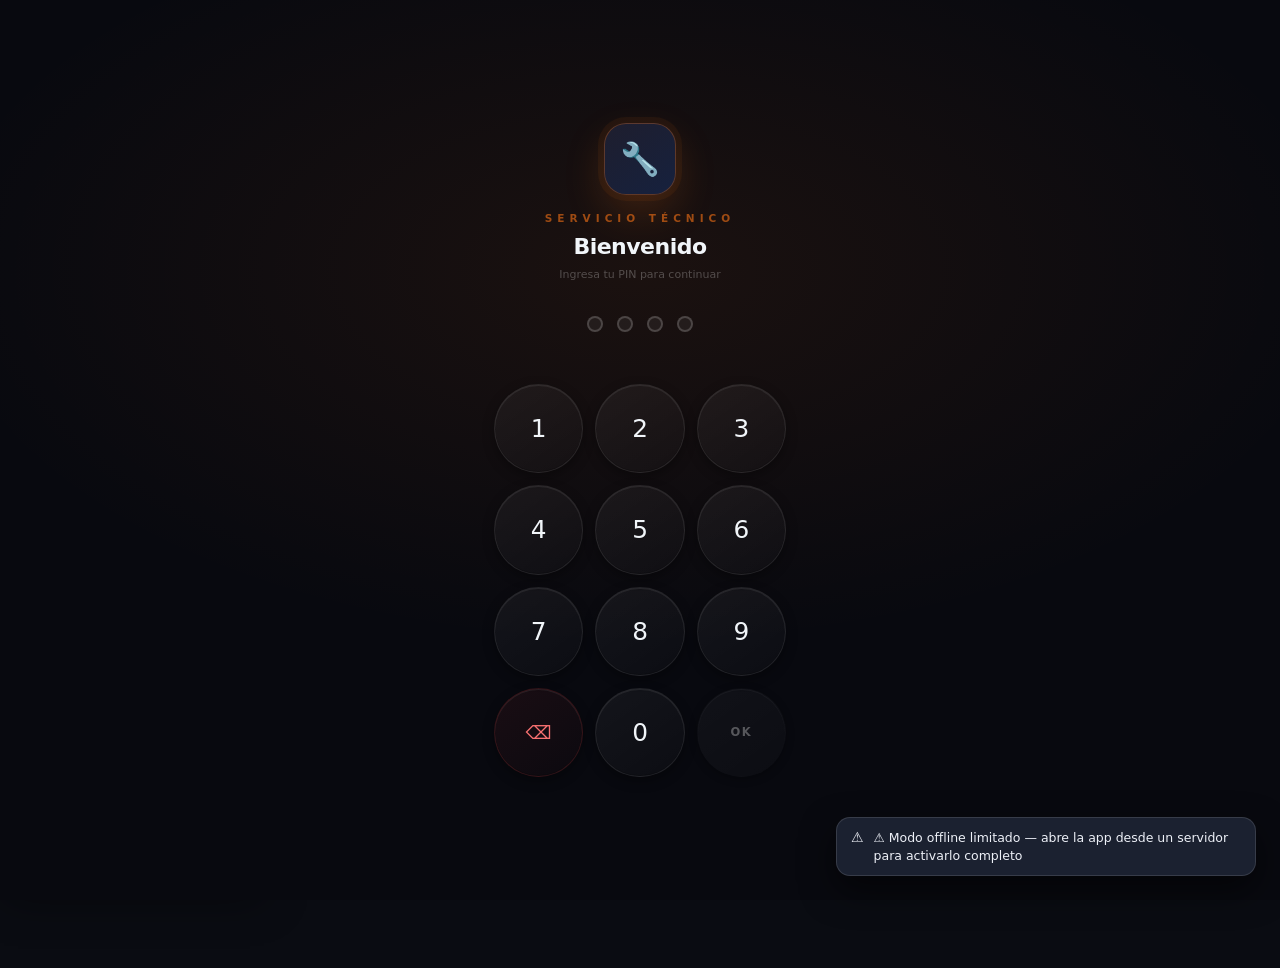
==== commit 0864f841: "Add files via upload" ====
--- a/index.html
+++ b/index.html
@@ -1,7 +1,7 @@
 <!DOCTYPE html>
 <html lang="es">
 <head>
-    <link rel="manifest" href="manifest.json">
+    <link id="app-manifest" rel="manifest" href="manifest.json">
     <meta name="apple-mobile-web-app-capable" content="yes">
     <meta name="apple-mobile-web-app-status-bar-style" content="black-translucent">
     <meta name="apple-mobile-web-app-title" content="Cell Service">
@@ -412,7 +412,7 @@
                         </div>
                         <div id="diagnosis-suggestions" class="suggestion-box"></div>
                         <div class="cell-intake-grid">
-                            <label class="cell-field cell-field-wide">IMEI del equipo <span>Opcional · verifica solo IMEI de 15 dígitos</span><div class="imei-action-row"><input id="c-imei" type="text" inputmode="numeric" maxlength="24" placeholder="15 dígitos" autocomplete="off" oninput="resetImeiCheck('new')"><button type="button" class="imei-check-button" onclick="openImeiColombia('c-imei')">Verificar en IMEI Colombia</button></div><select id="c-imei-status" class="edit-imei-status" aria-label="Resultado de consulta IMEI" onchange="recordImeiCheck('new')"><option value="pendiente">Resultado: pendiente de consulta</option><option value="sin-reporte">Resultado: sin reporte negativo</option><option value="reportado">Resultado: aparece reportado o con novedad</option><option value="sin-resultado">Resultado: no fue posible consultar</option></select><input type="hidden" id="c-imei-checked-at"><span class="imei-privacy-note">Se abre el portal público en otra pestaña y se copia el IMEI para pegarlo allí. El resultado se registra manualmente.</span></label>
+                            <label class="cell-field cell-field-wide">IMEI del equipo <span>Opcional · verifica solo IMEI de 15 dígitos</span><div class="imei-action-row"><input id="c-imei" type="text" inputmode="numeric" maxlength="24" placeholder="15 dígitos" autocomplete="off" oninput="resetImeiCheck('new')"><button type="button" class="imei-check-button" onclick="openImeiColombia('c-imei')">Verificar en IMEI Colombia</button></div><select id="c-imei-status" class="edit-imei-status" aria-label="Resultado de consulta IMEI" onchange="recordImeiCheck('new')"><option value="pendiente">Resultado: pendiente de consulta</option><option value="sin-reporte">Resultado: sin reporte negativo</option><option value="reportado">Resultado: reportado en base negativa</option><option value="sin-resultado">Resultado: no fue posible consultar</option></select><input type="hidden" id="c-imei-checked-at"><span class="imei-privacy-note">Se abre el portal en otra pestaña y se copia el IMEI para pegarlo allí. Completa el CAPTCHA del sitio y registra el resultado manualmente.</span></label>
                             <label class="cell-field">Color <span>Opcional</span><input id="c-color" type="text" placeholder="Ej: negro, azul" autocomplete="off"></label>
                             <label class="cell-field cell-field-wide">Accesorios recibidos <span>Solo los que quedan en el taller</span><input id="c-accesorios" type="text" placeholder="Ej: funda, SIM, cargador" autocomplete="off"></label>
                             <fieldset class="cell-condition cell-field-wide"><legend>Estado visible al recibir</legend>
@@ -900,7 +900,7 @@
                                 <p style="font-size:15px;font-weight:900;color:#f1f5f9;margin:0;letter-spacing:-0.3px;">Luis Eduardo Gaviria</p>
                                 <p style="font-size:10px;color:#64748b;margin:3px 0 0;font-weight:700;display:flex;align-items:center;gap:6px;">
                                     <span style="display:inline-block;width:6px;height:6px;border-radius:50%;background:#10b981;box-shadow:0 0 6px rgba(16,185,129,0.6);animation:pulseDot 2s ease-in-out infinite;"></span>
-                                    Cell Service · <span id="credits-version">v3.9.0</span>
+                                    <span id="credits-app-name">Cell Service</span> · <span id="credits-version">v3.9.0</span>
                                 </p>
                             </div>
                             <span id="credits-arrow" style="font-size:14px;color:#64748b;transition:transform 0.35s cubic-bezier(0.4,0,0.2,1);flex-shrink:0;">▼</span>
@@ -1781,11 +1781,11 @@
                         <div class="edit-field edit-field-wide">
                             <label for="edit-imei">IMEI del equipo</label>
                             <div class="imei-action-row"><input type="text" id="edit-imei" inputmode="numeric" maxlength="24" autocomplete="off" placeholder="15 dígitos" oninput="resetImeiCheck('edit')"><button type="button" class="imei-check-button" onclick="openImeiColombia('edit-imei')">Verificar en IMEI Colombia</button></div>
-                            <span class="edit-field-help">La consulta se abre aparte; pega el IMEI en el portal y registra abajo lo que muestra.</span>
+                            <span class="edit-field-help">La consulta se abre aparte; pega el IMEI, completa el CAPTCHA del portal y registra abajo lo que muestra.</span>
                             <select id="edit-imei-status" class="edit-imei-status" aria-label="Resultado de consulta IMEI" onchange="recordImeiCheck('edit')">
                                 <option value="pendiente">Resultado: pendiente de consulta</option>
                                 <option value="sin-reporte">Resultado: sin reporte negativo</option>
-                                <option value="reportado">Resultado: aparece reportado o con novedad</option>
+                                <option value="reportado">Resultado: reportado en base negativa</option>
                                 <option value="sin-resultado">Resultado: no fue posible consultar</option>
                             </select><input type="hidden" id="edit-imei-checked-at">
                             <span class="imei-privacy-note">La consulta es manual. Un resultado sin reporte negativo no confirma propiedad ni reemplaza la revisión con el operador.</span>
@@ -2095,6 +2095,12 @@
                 <div id="creator-zone-gate"></div>
                 <div id="creator-zone-editor" class="hidden space-y-4">
                     <p class="rounded-xl border border-cyan-400/15 bg-cyan-400/5 p-3 text-[10px] leading-relaxed text-cyan-100">Estos datos aparecen en los comprobantes, mensajes y seguimiento. El PIN de creador protege esta sección en este dispositivo.</p>
+                    <section class="rounded-2xl border border-cyan-400/20 bg-cyan-400/5 p-4 space-y-2">
+                        <h4 class="text-xs font-black uppercase tracking-wide text-cyan-200">Marca de la aplicación</h4>
+                        <label for="config-app-name" class="block text-[11px] font-bold text-slate-300">Nombre que verá cada cliente en la pestaña y al instalarla</label>
+                        <input id="config-app-name" type="text" maxlength="40" placeholder="Ej. Taller Móvil Pro" class="w-full">
+                        <p class="text-[10px] leading-relaxed text-slate-400">Este nombre es independiente del nombre comercial que aparece en órdenes y comprobantes.</p>
+                    </section>
                     <div id="creator-business-mount" class="space-y-3"></div>
                     <details class="rounded-xl border border-white/10 p-3"><summary class="cursor-pointer text-xs font-bold text-slate-300">Cambiar PIN de creador</summary><div class="mt-3 space-y-3"><input id="creator-current-pin" type="password" autocomplete="current-password" placeholder="PIN actual de creador" class="w-full"><input id="creator-new-pin" type="password" autocomplete="new-password" placeholder="Nuevo PIN o frase (6 a 24 caracteres)" class="w-full"><input id="creator-confirm-pin" type="password" autocomplete="new-password" placeholder="Confirma el nuevo PIN" class="w-full"><button onclick="changeCreatorPin()" class="w-full rounded-xl bg-slate-700 py-2.5 text-xs font-black text-white">Actualizar PIN</button></div></details>
                 </div>
--- a/css/app.bundle.css
+++ b/css/app.bundle.css
@@ -0,0 +1,30 @@
+/* GENERADO por tools/build-css.js — no lo edites; edita css/*.css y corre: node tools/build-css.js */
+/* 01-tema-variables */*{font-family: 'Inter', sans-serif;}:root{--bg-dark: #0d0f1a;--bg-dark2: #131520;--card-dark: #181b28;--border-dark: rgba(255,255,255,0.06);--text-dark: #e8eaf6;--text-muted: #6b7a99;--accent: #f97316;--accent-dark: #ea580c;--success: #10b981;--danger: #f43f5e;--info: #38bdf8;--bg-light: #f5f3ee;--bg-light2: #ede9e0;--card-light: #fdfcf9;--border-light: #ddd8ce;--text-light: #1c1917;--text-muted-l: #78716c;}html{-webkit-text-size-adjust: 100%;-moz-text-size-adjust: 100%;text-size-adjust: 100%;}body{background: var(--bg-dark);color: var(--text-dark);padding-bottom: calc(80px + env(safe-area-inset-bottom, 0px));-webkit-tap-highlight-color: transparent;transition: background 0.35s ease, color 0.35s ease;}.card{background: var(--card-dark);border-radius: 1.5rem;border: 1px solid var(--border-dark);box-shadow: 0 4px 24px rgba(0,0,0,0.35), 0 1px 0 rgba(255,255,255,0.04) inset;transition: background 0.35s ease;}input, textarea, select{background: #1e2235 !important;border: 1px solid rgba(255,255,255,0.08) !important;border-radius: 1rem !important;padding: 0.75rem 1rem !important;color: #e8eaf6 !important;font-size: 1rem !important;line-height: 1.4 !important;transition: all 0.2s;}input::placeholder, textarea::placeholder{font-size: 0.95rem !important;font-weight: 500 !important;opacity: 0.55;}input:focus, textarea:focus, select:focus{border-color: var(--accent) !important;outline: none;box-shadow: 0 0 0 3px rgba(249,115,22,0.18);}.filter-toggle{background: rgba(255,255,255,0.04);backdrop-filter: blur(4px);border: 1px solid rgba(255,255,255,0.08);transition: all 0.2s;}.filter-toggle:hover{background: rgba(249,115,22,0.15);border-color: rgba(249,115,22,0.35);}.modal-custom{background: rgba(5,6,15,0.88);backdrop-filter: blur(16px);}.suggestion-box{background: #1e2235;border: 1px solid rgba(255,255,255,0.08);border-radius: 0.75rem;padding: 0.5rem;margin-top: 4px;max-height: 120px;overflow-y: auto;display: none;}.suggestion-item{padding: 6px 10px;border-radius: 0.5rem;cursor: pointer;font-size: 12px;font-weight: 700;color: var(--accent);}.suggestion-item:hover{background: rgba(249,115,22,0.15);}
+/* 02-componentes-base */.ac-dropdown{position: absolute;top: calc(100% + 6px);left: 0;right: 0;background: #14172a;border: 1px solid rgba(249,115,22,0.25);border-radius: 14px;max-height: 220px;overflow-y: auto;overflow-x: hidden;z-index: 100;box-shadow: 0 10px 30px rgba(0,0,0,0.5), 0 1px 0 rgba(255,255,255,0.05) inset;-webkit-overflow-scrolling: touch;animation: acFadeIn 0.15s ease;}@keyframes acFadeIn{from{opacity: 0;transform: translateY(-4px);}to{opacity: 1;transform: translateY(0);}}.ac-item{padding: 11px 14px;font-size: 13px;font-weight: 700;color: #e2e8f0;cursor: pointer;border-bottom: 1px solid rgba(255,255,255,0.04);transition: background 0.12s ease;text-transform: uppercase;letter-spacing: 0.3px;-webkit-tap-highlight-color: transparent;display: flex;align-items: center;gap: 8px;}.ac-item:last-child{border-bottom: none;}.ac-item:hover, .ac-item.ac-active{background: rgba(249,115,22,0.12);color: #fb923c;}.ac-item-icon{font-size: 14px;opacity: 0.6;flex-shrink: 0;}.ac-item-text{flex: 1;min-width: 0;overflow: hidden;text-overflow: ellipsis;white-space: nowrap;}.ac-item mark{background: rgba(249,115,22,0.25);color: #fb923c;font-weight: 900;padding: 0 1px;border-radius: 2px;}.ac-empty{padding: 14px;text-align: center;font-size: 11px;color: #64748b;font-weight: 600;}.ac-dropdown::-webkit-scrollbar{width: 4px;}.ac-dropdown::-webkit-scrollbar-thumb{background: rgba(249,115,22,0.3);border-radius: 2px;}.ac-dropdown::-webkit-scrollbar-track{background: transparent;}.modal-product-picker-wrap{align-items: flex-end;justify-content: center;}.modal-product-picker-wrap:not(.hidden){display: flex;}.pe-chip{padding: 10px 6px;background: rgba(251,146,60,0.08);border: 1px solid rgba(251,146,60,0.25);border-radius: 12px;color: #fb923c;font-size: 11px;font-weight: 900;letter-spacing: 0.5px;cursor: pointer;transition: all 0.12s ease;text-align: center;}.pe-chip:active{transform: scale(0.95);background: rgba(251,146,60,0.18);}.pe-chip.pe-chip-active{background: rgba(251,146,60,0.22);border-color: rgba(251,146,60,0.55);box-shadow: 0 0 0 2px rgba(251,146,60,0.15);}.pe-chip-soft{padding: 10px 4px;background: rgba(255,255,255,0.03);border: 1px solid rgba(255,255,255,0.08);border-radius: 12px;color: #cbd5e1;font-size: 11px;font-weight: 800;cursor: pointer;transition: all 0.12s ease;text-align: center;}.pe-chip-soft:active{transform: scale(0.95);background: rgba(255,255,255,0.07);}.pe-step{flex: 1;padding: 10px 2px;background: rgba(15,23,42,0.7);border: 1px solid rgba(255,255,255,0.08);border-radius: 10px;color: #e2e8f0;font-size: 10px;font-weight: 900;font-variant-numeric: tabular-nums;cursor: pointer;transition: all 0.12s ease;}.pe-step:active{transform: scale(0.92);background: rgba(251,146,60,0.12);border-color: rgba(251,146,60,0.3);}#pe-new-card.pe-pulse{animation: pePulse 0.45s ease;}@keyframes pePulse{0%{transform: scale(1);}40%{transform: scale(1.04);box-shadow: 0 0 0 6px rgba(251,146,60,0.12);}100%{transform: scale(1);}}#pe-input-wrap.pe-focused{border-color: rgba(251,146,60,0.6);box-shadow: 0 0 0 4px rgba(251,146,60,0.1);}
+/* 03-modo-claro-accesibilidad */body.light-mode{background: var(--bg-light);color: var(--text-light);}body.light-mode .card{background: var(--card-light);border-color: var(--border-light);box-shadow: 0 2px 12px rgba(0,0,0,0.07), 0 1px 0 rgba(255,255,255,0.9) inset;}body.light-mode input, body.light-mode textarea, body.light-mode select{background: #f0ece3 !important;border: 1px solid #cdc8bc !important;color: var(--text-light) !important;}body.light-mode input:focus, body.light-mode textarea:focus, body.light-mode select:focus{border-color: var(--accent) !important;box-shadow: 0 0 0 3px rgba(249,115,22,0.15) !important;}body.light-mode .filter-toggle{background: rgba(255,255,255,0.7);border-color: var(--border-light);}body.light-mode nav{background: rgba(253,252,249,0.92) !important;border-color: var(--border-light) !important;box-shadow: 0 -4px 20px rgba(0,0,0,0.06) !important;}body.light-mode header{background: rgba(245,243,238,0.92) !important;border-color: var(--border-light) !important;}body.light-mode .text-slate-400{color: var(--text-muted-l) !important;}body.light-mode .text-slate-500{color: var(--text-muted-l) !important;}body.light-mode .text-white{color: var(--text-light) !important;}body.light-mode .bg-black\/40, body.light-mode .bg-black\/30{background: rgba(0,0,0,0.04) !important;}body.light-mode .bg-slate-800\/40, body.light-mode .bg-slate-800\/60{background: rgba(0,0,0,0.04) !important;}body.light-mode .bg-\[#111827\]{background: var(--card-light) !important;}body.light-mode .bg-\[#111827\] *, body.light-mode .bg-slate-800 *{color: var(--text-light);}body.light-mode .suggestion-box{background: #f0ece3;border-color: var(--border-light);}body.light-mode .modal-custom{background: rgba(200,195,185,0.75);backdrop-filter: blur(16px);}body.light-mode .cfg-section{border-color: var(--border-light);}body.light-mode .order-num{color: var(--accent);}body.light-mode .text-emerald-400{color: #059669 !important;}body.light-mode .text-rose-400{color: #e11d48 !important;}body.light-mode .text-blue-400{color: #2563eb !important;}body.light-mode .text-orange-400, body.light-mode .text-orange-500{color: #c2410c !important;}body.light-mode .bg-gradient-to-br{background: var(--card-light) !important;}#modal-app-health{z-index: 9800;}.health-item{display: flex;align-items: center;gap: 12px;padding: 12px 14px;border-radius: 16px;background: rgba(255,255,255,0.04);border: 1px solid rgba(255,255,255,0.06);transition: all 0.2s;}.health-dot{width: 10px;height: 10px;border-radius: 50%;flex-shrink: 0;box-shadow: 0 0 8px currentColor;}.health-dot.ok{background: #10b981;color: #10b981;}.health-dot.warn{background: #f59e0b;color: #f59e0b;}.health-dot.danger{background: #f43f5e;color: #f43f5e;}.health-dot.info{background: #38bdf8;color: #38bdf8;}@keyframes health-pulse{0%,100%{opacity:1}50%{opacity:0.4}}.health-dot.loading{background: #6b7a99;animation: health-pulse 1s ease infinite;}.health-score-ring{width: 80px;height: 80px;border-radius: 50%;display: flex;align-items: center;justify-content: center;font-size: 22px;font-weight: 900;position: relative;flex-shrink: 0;}@media (prefers-color-scheme: light){body:not(.dark-mode){background: var(--bg-light);color: var(--text-light);}}body.high-contrast{background: #000 !important;color: #fff !important;}body.high-contrast .card{background: #0a0a0a !important;border: 2px solid rgba(255,255,255,0.4) !important;}body.high-contrast input, body.high-contrast textarea, body.high-contrast select{background: #000 !important;color: #fff !important;border: 1px solid rgba(255,255,255,0.5) !important;}body.high-contrast button{border: 1px solid rgba(255,255,255,0.3);}html.font-small{font-size: 15px;}html.font-normal{font-size: 18px;}html.font-large{font-size: 20px;}.tab-active{color: var(--accent);font-weight: 700;transform: translateY(-2px);}
+/* 04-navegacion-movil */nav.bottom-nav-mobile{background: rgba(13,15,26,0.85);backdrop-filter: blur(24px) saturate(180%);-webkit-backdrop-filter: blur(24px) saturate(180%);border: 1px solid rgba(255,255,255,0.08);box-shadow: 0 10px 40px rgba(0,0,0,0.5), 0 1px 0 rgba(255,255,255,0.05) inset, 0 -1px 0 rgba(0,0,0,0.3) inset;}.nav-btn{position: relative;flex: 1;display: flex;flex-direction: column;align-items: center;justify-content: center;gap: 4px;padding: 10px 4px;border-radius: 20px;color: #64748b;transition: color 0.25s ease, transform 0.2s ease;-webkit-tap-highlight-color: transparent;cursor: pointer;background: transparent;border: none;min-height: 62px;}.nav-btn:active{transform: scale(0.92);}.nav-btn .nav-icon-wrap{position: relative;width: 32px;height: 32px;display: flex;align-items: center;justify-content: center;transition: transform 0.25s cubic-bezier(0.34,1.56,0.64,1);}.nav-btn .nav-icon-wrap svg{width: 28px;height: 28px;stroke: currentColor;fill: none;stroke-width: 2;stroke-linecap: round;stroke-linejoin: round;transition: stroke-width 0.2s ease;}.nav-btn .nav-label{font-size: 11px;font-weight: 700;letter-spacing: 0.3px;transition: font-weight 0.2s ease, opacity 0.2s ease;opacity: 0.85;}.nav-btn.nav-active{color: #fb923c;}.nav-btn.nav-active::before{content: '';position: absolute;top: 5px;left: 50%;width: 66px;height: 38px;transform: translateX(-50%);background: linear-gradient(135deg, rgba(249,115,22,0.22), rgba(249,115,22,0.08));border: 1px solid rgba(249,115,22,0.35);border-radius: 16px;box-shadow: 0 4px 14px rgba(249,115,22,0.25), 0 1px 0 rgba(255,255,255,0.08) inset;z-index: 0;animation: navPillPop 0.35s cubic-bezier(0.34,1.56,0.64,1);}@keyframes navPillPop{0%{transform: translateX(-50%) scale(0.5);opacity: 0;}100%{transform: translateX(-50%) scale(1);opacity: 1;}}.nav-btn.nav-active .nav-icon-wrap{transform: translateY(-1px) scale(1.08);position: relative;z-index: 1;}.nav-btn.nav-active .nav-icon-wrap svg{stroke-width: 2.3;filter: drop-shadow(0 2px 6px rgba(249,115,22,0.5));}.nav-btn.nav-active .nav-label{font-weight: 900;opacity: 1;position: relative;z-index: 1;}.nav-badge{position: absolute;top: -2px;right: -6px;min-width: 18px;height: 18px;padding: 0 5px;background: linear-gradient(135deg, #f43f5e, #e11d48);color: #fff;font-size: 10px;font-weight: 900;border-radius: 9px;display: flex;align-items: center;justify-content: center;border: 2px solid rgba(13,15,26,0.95);box-shadow: 0 2px 8px rgba(244,63,94,0.5);z-index: 2;line-height: 1;animation: badgePop 0.4s cubic-bezier(0.34,1.56,0.64,1);}@keyframes badgePop{0%{transform: scale(0);}100%{transform: scale(1);}}.nav-badge.warn{background: linear-gradient(135deg, #f97316, #ea580c);box-shadow: 0 2px 8px rgba(249,115,22,0.5);}.nav-dot{position: absolute;top: 2px;right: 2px;width: 8px;height: 8px;background: #f43f5e;border: 2px solid rgba(13,15,26,0.95);border-radius: 50%;box-shadow: 0 0 0 0 rgba(244,63,94,0.6);animation: navDotPulse 2s ease-in-out infinite;z-index: 2;}@keyframes navDotPulse{0%,100%{box-shadow: 0 0 0 0 rgba(244,63,94,0.6);}50%{box-shadow: 0 0 0 6px rgba(244,63,94,0);}}.max-container{max-width: 600px;margin: 0 auto;}.view-enter{animation: slideUp 0.3s ease;}@keyframes slideUp{from{opacity: 0;transform: translateY(10px);}to{opacity: 1;transform: translateY(0);}}.filter-panel{transition: max-height 0.4s cubic-bezier(0.4, 0, 0.2, 1), opacity 0.3s ease;overflow: hidden;max-height: 0;opacity: 0;}.filter-panel.open{max-height: 450px;opacity: 1;}.photo-modal{background: rgba(0,0,0,0.96);backdrop-filter: blur(16px);}.no-scrollbar::-webkit-scrollbar{display: none;}.btn-icon{transition: transform 0.1s ease;}.btn-icon:active{transform: scale(0.92);}.camera-btn{background: linear-gradient(135deg, var(--accent), var(--accent-dark));width: 70px;height: 70px;border-radius: 35px;display: flex;align-items: center;justify-content: center;font-size: 2rem;box-shadow: 0 8px 24px rgba(249,115,22,0.35);transition: transform 0.1s ease;}.camera-btn:active{transform: scale(0.95);}.order-card.overdue{border-left-color: var(--danger) !important;background: rgba(244,63,94,0.05);}.filter-toggle .arrow{transition: transform 0.3s ease;}.filter-toggle.open .arrow{transform: rotate(180deg);}input[list]::-webkit-calendar-picker-indicator{opacity: 0;width: 0;padding: 0;position: absolute;right: 0;pointer-events: none;}input[list]::-moz-calendar-picker-indicator{display: none;}#search-orders::-webkit-calendar-picker-indicator{opacity: 0.4;width: 14px;position: static;pointer-events: auto;}.loading-spinner{display: inline-block;width: 20px;height: 20px;border: 2px solid rgba(255,255,255,0.2);border-radius: 50%;border-top-color: var(--accent);animation: spin 0.8s linear infinite;}@keyframes spin{to{transform: rotate(360deg);}}@keyframes shakeField{0%,100%{transform: translateX(0);}20%{transform: translateX(-6px);}40%{transform: translateX(6px);}60%{transform: translateX(-4px);}80%{transform: translateX(4px);}}canvas{max-height: 250px;width: 100% !important;}.voice-mic-btn{width: 30px;height: 30px;border-radius: 10px;background: rgba(249,115,22,0.15);border: 1px solid rgba(249,115,22,0.3);font-size: 14px;cursor: pointer;display: flex;align-items: center;justify-content: center;transition: all 0.2s;flex-shrink: 0;z-index: 2;}.voice-mic-btn:hover{background: rgba(249,115,22,0.3);}.voice-mic-btn.listening{background: rgba(244,63,94,0.25);border-color: rgba(244,63,94,0.6);animation: pulse-mic 0.8s ease infinite;}@keyframes pulse-mic{0%,100%{box-shadow:0 0 0 0 rgba(244,63,94,0.4)}50%{box-shadow:0 0 0 6px rgba(244,63,94,0)}}@keyframes pulseDot{0%,100%{opacity:1;transform:scale(1)}50%{opacity:0.5;transform:scale(0.85)}}
+/* 05-modal-exportar */#modal-export-panel{z-index: 4100;}.export-modal-wrap{width: 100%;max-width: 440px;max-height: 92vh;display: flex;flex-direction: column;border-radius: 24px;overflow: hidden;background: linear-gradient(180deg, #0e0a07 0%, #0a0706 100%);border: 1px solid rgba(249,115,22,0.14);box-shadow: 0 30px 80px rgba(0,0,0,0.7), 0 0 0 1px rgba(255,255,255,0.03);}.export-modal-header{position: relative;padding: 16px 16px 14px;background: radial-gradient(circle at 20% -10%, rgba(249,115,22,0.25), transparent 55%), radial-gradient(circle at 110% 30%, rgba(234,88,12,0.18), transparent 55%), linear-gradient(180deg, #1a120c 0%, #120c08 100%);border-bottom: 1px solid rgba(249,115,22,0.14);}.export-header-row{display: flex;align-items: center;justify-content: space-between;gap: 12px;}.export-header-title-wrap{display: flex;align-items: center;gap: 12px;flex: 1;min-width: 0;}.export-header-icon{width: 44px;height: 44px;border-radius: 13px;background: linear-gradient(135deg, #f97316, #c2410c);display: flex;align-items: center;justify-content: center;font-size: 22px;flex-shrink: 0;box-shadow: 0 6px 18px rgba(249,115,22,0.38), inset 0 1px 0 rgba(255,255,255,0.18);}.export-header-title{font-size: 17px;font-weight: 900;color: #fff7ed;letter-spacing: -0.3px;margin: 0;line-height: 1.1;}.export-header-sub{font-size: 11px;color: #fdba74;font-weight: 700;margin: 2px 0 0;opacity: 0.85;letter-spacing: 0.3px;}.export-close-btn{width: 32px;height: 32px;border-radius: 50%;background: rgba(255,255,255,0.08);border: 1px solid rgba(255,255,255,0.1);color: #f1f5f9;font-size: 14px;font-weight: 700;cursor: pointer;flex-shrink: 0;display: flex;align-items: center;justify-content: center;}.export-close-btn:active{transform: scale(0.9);}.export-segmented{display: grid;grid-template-columns: repeat(3, 1fr);gap: 4px;margin-top: 14px;padding: 4px;background: rgba(0,0,0,0.35);border-radius: 13px;border: 1px solid rgba(255,255,255,0.05);}.export-seg-btn{padding: 9px 6px;border-radius: 9px;background: transparent;border: none;color: #94a3b8;font-size: 11.5px;font-weight: 800;letter-spacing: 0.3px;cursor: pointer;display: flex;align-items: center;justify-content: center;gap: 6px;transition: all 0.18s ease;}.export-seg-btn-icon{font-size: 14px;line-height: 1;}.export-seg-btn:active{transform: scale(0.96);}.export-seg-btn.active{background: linear-gradient(180deg, #1c1510, #15100c);color: #fdba74;box-shadow: 0 2px 8px rgba(249,115,22,0.25), inset 0 1px 0 rgba(251,146,60,0.15);border: 1px solid rgba(249,115,22,0.3);}.export-seg-btn[data-fmt="pdf"].active{color: #fca5a5;border-color: rgba(244,63,94,0.35);box-shadow: 0 2px 8px rgba(244,63,94,0.25), inset 0 1px 0 rgba(251,113,133,0.15);}.export-seg-btn[data-fmt="excel"].active{color: #6ee7b7;border-color: rgba(16,185,129,0.35);box-shadow: 0 2px 8px rgba(16,185,129,0.25), inset 0 1px 0 rgba(52,211,153,0.15);}.export-seg-btn[data-fmt="csv"].active{color: #93c5fd;border-color: rgba(59,130,246,0.35);box-shadow: 0 2px 8px rgba(59,130,246,0.25), inset 0 1px 0 rgba(96,165,250,0.15);}.export-section-label{font-size: 9.5px;font-weight: 900;color: #64748b;letter-spacing: 1.8px;text-transform: uppercase;margin: 0 2px 8px;}.export-range-chips{display: flex;gap: 6px;overflow-x: auto;-webkit-overflow-scrolling: touch;padding: 0 16px 2px;margin-bottom: 10px;scrollbar-width: none;}.export-range-chips::-webkit-scrollbar{display: none;}.export-range-chip{padding: 7px 13px;border-radius: 99px;background: rgba(255,255,255,0.05);border: 1px solid rgba(255,255,255,0.08);color: #94a3b8;font-size: 11.5px;font-weight: 800;cursor: pointer;white-space: nowrap;flex-shrink: 0;transition: all 0.15s ease;}.export-range-chip:active{transform: scale(0.95);}.export-range-chip.active{background: rgba(249,115,22,0.18);border-color: rgba(249,115,22,0.45);color: #fdba74;box-shadow: 0 2px 8px rgba(249,115,22,0.22);}.export-body{flex: 1;overflow-y: auto;padding: 14px 16px 10px;display: flex;flex-direction: column;gap: 10px;}.export-body::-webkit-scrollbar{width: 4px;}.export-body::-webkit-scrollbar-thumb{background: rgba(255,255,255,0.12);border-radius: 99px;}.export-option-btn{position: relative;display: flex;align-items: center;gap: 12px;padding: 13px 14px;border-radius: 16px;background: linear-gradient(180deg, rgba(30,41,59,0.5), rgba(15,23,42,0.5));border: 1px solid rgba(255,255,255,0.06);cursor: pointer;transition: transform 0.15s ease, border-color 0.15s ease, background 0.15s ease;width: 100%;text-align: left;}.export-option-btn:hover{border-color: rgba(249,115,22,0.3);background: linear-gradient(180deg, rgba(249,115,22,0.08), rgba(15,23,42,0.5));}.export-option-btn:active{transform: scale(0.97);}.export-opt-icon{width: 40px;height: 40px;border-radius: 12px;display: flex;align-items: center;justify-content: center;font-size: 18px;flex-shrink: 0;box-shadow: inset 0 0 0 1px rgba(255,255,255,0.06), 0 3px 10px rgba(0,0,0,0.3);}.export-opt-text{flex: 1;min-width: 0;}.export-opt-title{font-size: 13.5px;font-weight: 900;color: #f1f5f9;margin: 0;letter-spacing: -0.2px;}.export-opt-sub{font-size: 10.5px;color: #94a3b8;font-weight: 600;margin: 2px 0 0;}.export-opt-count{flex-shrink: 0;min-width: 44px;padding: 5px 10px;border-radius: 10px;background: rgba(249,115,22,0.12);border: 1px solid rgba(249,115,22,0.25);color: #fdba74;font-size: 14px;font-weight: 900;font-variant-numeric: tabular-nums;text-align: center;line-height: 1.1;}.export-opt-count-label{display: block;font-size: 8.5px;font-weight: 800;letter-spacing: 0.6px;text-transform: uppercase;opacity: 0.75;margin-top: 1px;}.export-opt-count-empty{background: rgba(148,163,184,0.08);border-color: rgba(148,163,184,0.18);color: #94a3b8;}.export-footer{padding: 10px 14px 12px;border-top: 1px solid rgba(255,255,255,0.06);background: rgba(0,0,0,0.35);}.export-footer-info{font-size: 11px;font-weight: 700;color: #94a3b8;text-align: center;margin: 0 0 2px;letter-spacing: 0.2px;}.export-footer-info-hint{font-size: 9.5px;font-weight: 600;color: #64748b;text-align: center;margin: 0;}.export-loading-wrap{text-align: center;padding: 14px 10px 2px;}.swipe-area{touch-action: pan-y;}.garantia-badge{background: linear-gradient(135deg, #10b981, #059669);padding: 2px 8px;border-radius: 999px;font-size: 10px;font-weight: 800;color: white;}.garantia-vencida{background: linear-gradient(135deg, #f43f5e, #e11d48);}.presupuesto-badge{padding: 2px 8px;border-radius: 999px;font-size: 10px;font-weight: 800;}.order-num{font-size: 10px;color: var(--accent);font-weight: 900;letter-spacing: 1px;}.order-action-btn{width: 34px !important;height: 34px !important;min-width: 34px !important;border-radius: 12px !important;display: inline-flex !important;align-items: center !important;justify-content: center !important;font-size: 15px !important;padding: 0 !important;flex-shrink: 0 !important;cursor: pointer;border: none;}.app-view{transform: translateZ(0);will-change: auto;}.nav-btn, .sidebar-nav-item{transform: translateZ(0);touch-action: manipulation;}button, [role="button"], .order-action-btn, .quick-action, .ios-row, .ready-chip, .ready-card, .parts-qty-btn{touch-action: manipulation;}.order-card, .parts-item, .ready-card{contain: layout style;transform: translateZ(0);}.no-scrollbar, .ready-list, .parts-stock-list, .stats-body, .export-body{-webkit-overflow-scrolling: touch;overscroll-behavior: contain;}body{backface-visibility: hidden;}
+/* 06-taller-repuestos */.deadline-badge{display:inline-flex;align-items:center;gap:4px;padding:3px 9px;border-radius:999px;font-size:10px;font-weight:800;}.parts-modal-wrap{width: 100%;max-width: 460px;max-height: 92vh;display: flex;flex-direction: column;border-radius: 24px;overflow: hidden;background: linear-gradient(180deg, #0a1218 0%, #060a0e 100%);border: 1px solid rgba(6,182,212,0.2);box-shadow: 0 30px 80px rgba(0,0,0,0.7);}.parts-modal-header{padding: 16px;background: radial-gradient(circle at 20% -10%, rgba(6,182,212,0.25), transparent 55%), linear-gradient(180deg, #10202a 0%, #0a1620 100%);border-bottom: 1px solid rgba(6,182,212,0.15);}.parts-header-row{display: flex;align-items: center;justify-content: space-between;gap: 12px;}.parts-header-title-wrap{display: flex;align-items: center;gap: 12px;flex: 1;min-width: 0;}.parts-header-icon{width: 44px;height: 44px;border-radius: 13px;background: linear-gradient(135deg, #06b6d4, #0e7490);display: flex;align-items: center;justify-content: center;font-size: 22px;flex-shrink: 0;box-shadow: 0 6px 18px rgba(6,182,212,0.4);}.parts-header-title{font-size: 17px;font-weight: 900;color: #ecfeff;margin: 0;letter-spacing: -0.3px;}.parts-header-sub{font-size: 11px;color: #67e8f9;font-weight: 700;margin: 2px 0 0;opacity: 0.85;}.parts-close-btn{width: 32px;height: 32px;border-radius: 50%;background: rgba(255,255,255,0.08);border: 1px solid rgba(255,255,255,0.1);color: #f1f5f9;font-weight: 700;font-size: 14px;cursor: pointer;display: flex;align-items: center;justify-content: center;flex-shrink: 0;}.parts-close-btn:active{transform: scale(0.9);}.parts-search-wrap{padding: 12px 14px 10px;border-bottom: 1px solid rgba(255,255,255,0.04);}.parts-search-input{width: 100%;padding: 10px 14px;background: rgba(255,255,255,0.04);border: 1px solid rgba(255,255,255,0.08);border-radius: 12px;color: #e2e8f0;font-size: 13px;font-weight: 600;}.parts-search-input:focus{border-color: rgba(6,182,212,0.4);outline: none;box-shadow: 0 0 0 3px rgba(6,182,212,0.1);}.parts-stock-list{flex: 1;overflow-y: auto;padding: 10px 12px;display: flex;flex-direction: column;gap: 6px;min-height: 200px;}.parts-stock-list::-webkit-scrollbar{width: 4px;}.parts-stock-list::-webkit-scrollbar-thumb{background: rgba(255,255,255,0.12);border-radius: 99px;}.parts-item{display: flex;align-items: center;gap: 10px;padding: 10px 11px;border-radius: 12px;background: rgba(255,255,255,0.03);border: 1px solid rgba(255,255,255,0.05);transition: border-color 0.15s;}.parts-item-selected{background: rgba(6,182,212,0.1);border-color: rgba(6,182,212,0.4);box-shadow: 0 2px 8px rgba(6,182,212,0.15);}.parts-item-info{flex: 1;min-width: 0;}.parts-item-name{font-size: 12.5px;font-weight: 800;color: #f1f5f9;line-height: 1.2;white-space: nowrap;overflow: hidden;text-overflow: ellipsis;}.parts-item-meta{font-size: 10px;font-weight: 600;color: #64748b;margin-top: 2px;display: flex;gap: 8px;flex-wrap: wrap;}.parts-item-stock{color: #94a3b8;}.parts-item-stock-low{color: #fb923c;font-weight: 800;}.parts-item-stock-zero{color: #f87171;font-weight: 800;}.parts-item-cost{color: #67e8f9;font-weight: 800;}.parts-item-ctrls{display: flex;align-items: center;gap: 6px;flex-shrink: 0;}.parts-qty-btn{width: 28px;height: 28px;border-radius: 8px;background: rgba(6,182,212,0.15);border: 1px solid rgba(6,182,212,0.3);color: #67e8f9;font-size: 14px;font-weight: 900;cursor: pointer;display: flex;align-items: center;justify-content: center;line-height: 1;}.parts-qty-btn:active{transform: scale(0.9);}.parts-qty-btn:disabled{opacity: 0.3;cursor: not-allowed;}.parts-qty-num{min-width: 24px;text-align: center;font-size: 14px;font-weight: 900;color: #f1f5f9;font-variant-numeric: tabular-nums;}.parts-summary{padding: 12px 14px;background: rgba(6,182,212,0.05);border-top: 1px solid rgba(6,182,212,0.12);}.parts-sum-row{display: flex;justify-content: space-between;align-items: center;padding: 3px 0;}.parts-sum-lbl{font-size: 11px;font-weight: 700;color: #94a3b8;letter-spacing: 0.2px;}.parts-sum-val{font-size: 13px;font-weight: 900;color: #f1f5f9;font-variant-numeric: tabular-nums;}.parts-sum-cost{color: #fb923c;}.parts-sum-profit{color: #34d399;font-size: 15px;}.parts-sum-divider{height: 1px;background: rgba(255,255,255,0.06);margin: 6px 0;}.parts-sum-hint{font-size: 9px;font-weight: 600;color: #64748b;text-align: right;margin: 2px 0 0;font-style: italic;}.parts-footer{padding: 12px 14px;border-top: 1px solid rgba(255,255,255,0.06);background: rgba(0,0,0,0.3);display: flex;gap: 8px;}.parts-btn-skip{padding: 11px 18px;border-radius: 12px;background: rgba(255,255,255,0.05);border: 1px solid rgba(255,255,255,0.08);color: #cbd5e1;font-size: 11.5px;font-weight: 900;letter-spacing: 0.5px;cursor: pointer;}.parts-btn-skip:active{transform: scale(0.95);}.parts-btn-save{flex: 1;padding: 11px;border-radius: 12px;background: linear-gradient(135deg, #06b6d4, #0891b2);border: none;color: #fff;font-size: 12px;font-weight: 900;letter-spacing: 0.5px;cursor: pointer;display: flex;align-items: center;justify-content: center;gap: 4px;box-shadow: 0 6px 16px rgba(6,182,212,0.3), inset 0 1px 0 rgba(255,255,255,0.18);}.parts-btn-save:active{transform: scale(0.96);}.parts-empty{text-align: center;padding: 40px 20px;color: #64748b;}.parts-empty-icon{font-size: 36px;margin-bottom: 8px;opacity: 0.6;}.parts-empty-text{font-size: 12px;font-weight: 700;color: #94a3b8;}
+/* 07-estadisticas */.stats-modal-wrap{width: 100%;max-width: 460px;max-height: 92vh;display: flex;flex-direction: column;border-radius: 24px;overflow: hidden;background: linear-gradient(180deg, #0f0a1a 0%, #0a0612 100%);border: 1px solid rgba(168,85,247,0.18);box-shadow: 0 30px 80px rgba(0,0,0,0.7), 0 0 0 1px rgba(255,255,255,0.03);}.stats-modal-header{position: relative;padding: 16px;background: radial-gradient(circle at 20% -10%, rgba(168,85,247,0.28), transparent 55%), radial-gradient(circle at 110% 30%, rgba(217,70,239,0.2), transparent 55%), linear-gradient(180deg, #1e1430 0%, #150c22 100%);border-bottom: 1px solid rgba(168,85,247,0.18);}.stats-header-row{display: flex;align-items: center;justify-content: space-between;gap: 12px;}.stats-header-title-wrap{display: flex;align-items: center;gap: 12px;flex: 1;min-width: 0;}.stats-header-icon{width: 44px;height: 44px;border-radius: 13px;background: linear-gradient(135deg, #a855f7, #7c3aed);display: flex;align-items: center;justify-content: center;font-size: 22px;flex-shrink: 0;box-shadow: 0 6px 18px rgba(168,85,247,0.4), inset 0 1px 0 rgba(255,255,255,0.18);}.stats-header-title{font-size: 17px;font-weight: 900;color: #faf5ff;letter-spacing: -0.3px;margin: 0;line-height: 1.1;}.stats-header-sub{font-size: 11px;color: #d8b4fe;font-weight: 700;margin: 2px 0 0;opacity: 0.85;letter-spacing: 0.3px;text-transform: capitalize;}.stats-close-btn{width: 32px;height: 32px;border-radius: 50%;background: rgba(255,255,255,0.08);border: 1px solid rgba(255,255,255,0.1);color: #f1f5f9;font-size: 14px;font-weight: 700;cursor: pointer;flex-shrink: 0;display: flex;align-items: center;justify-content: center;}.stats-close-btn:active{transform: scale(0.9);}.stats-body{flex: 1;overflow-y: auto;padding: 14px 14px 16px;display: flex;flex-direction: column;gap: 12px;}.stats-body::-webkit-scrollbar{width: 4px;}.stats-body::-webkit-scrollbar-thumb{background: rgba(255,255,255,0.12);border-radius: 99px;}.stats-hero-grid{display: grid;grid-template-columns: 1fr 1fr;gap: 10px;}.stats-hero-card{position: relative;padding: 14px 13px 12px;border-radius: 16px;border: 1px solid var(--hero-border, rgba(255,255,255,0.06));background: linear-gradient(180deg, var(--hero-bg-top, rgba(30,41,59,0.5)), var(--hero-bg-bot, rgba(15,23,42,0.5)));box-shadow: 0 6px 18px var(--hero-shadow, rgba(0,0,0,0.25)), inset 0 1px 0 rgba(255,255,255,0.05);overflow: hidden;}.stats-hero-card::before{content: "";position: absolute;inset: 0;border-radius: inherit;background: radial-gradient(circle at 0% 0%, var(--hero-shine, rgba(255,255,255,0.08)), transparent 60%);pointer-events: none;}.stats-hero-green{--hero-bg-top: rgba(16,185,129,0.18);--hero-bg-bot: rgba(6,78,59,0.22);--hero-border: rgba(16,185,129,0.3);--hero-shadow: rgba(16,185,129,0.18);--hero-shine: rgba(52,211,153,0.18);}.stats-hero-purple{--hero-bg-top: rgba(168,85,247,0.18);--hero-bg-bot: rgba(88,28,135,0.22);--hero-border: rgba(168,85,247,0.3);--hero-shadow: rgba(168,85,247,0.18);--hero-shine: rgba(217,70,239,0.18);}.stats-hero-head{display: flex;align-items: center;gap: 6px;position: relative;z-index: 1;}.stats-hero-icon{font-size: 15px;}.stats-hero-label{font-size: 9.5px;font-weight: 900;letter-spacing: 0.6px;text-transform: uppercase;color: #cbd5e1;opacity: 0.85;}.stats-hero-value{font-size: 21px;font-weight: 900;color: #fff;margin-top: 6px;letter-spacing: -0.6px;line-height: 1.1;font-variant-numeric: tabular-nums;position: relative;z-index: 1;}.stats-hero-green .stats-hero-value{color: #6ee7b7;}.stats-hero-purple .stats-hero-value{color: #d8b4fe;}.stats-hero-trend{font-size: 10.5px;font-weight: 800;margin-top: 5px;letter-spacing: 0.2px;position: relative;z-index: 1;min-height: 14px;}.stats-trend-up{color: #34d399;}.stats-trend-down{color: #f87171;}.stats-trend-flat{color: #94a3b8;}.stats-mini-grid{display: grid;grid-template-columns: repeat(4, 1fr);gap: 7px;}.stats-status-grid{display: flex;flex-direction: column;gap: 9px;}.stats-status-row{display: flex;flex-direction: column;gap: 4px;}.stats-status-row-head{display: flex;justify-content: space-between;align-items: center;}.stats-status-name{font-size: 11.5px;font-weight: 800;color: #cbd5e1;display: flex;align-items: center;gap: 6px;}.stats-status-name-emoji{font-size: 12px;}.stats-status-count{font-size: 12.5px;font-weight: 900;font-variant-numeric: tabular-nums;min-width: 20px;text-align: right;}.stats-status-bar-track{height: 5px;background: rgba(255,255,255,0.05);border-radius: 99px;overflow: hidden;}.stats-status-bar-fill{height: 100%;border-radius: 99px;transition: width 0.7s ease;}.stats-mini-card{padding: 10px 4px 9px;border-radius: 12px;background: rgba(255,255,255,0.035);border: 1px solid rgba(255,255,255,0.05);text-align: center;display: flex;flex-direction: column;align-items: center;gap: 2px;}.stats-mini-icon{font-size: 15px;line-height: 1;opacity: 0.9;margin-bottom: 3px;}.stats-mini-val{font-size: 16px;font-weight: 900;color: #f1f5f9;font-variant-numeric: tabular-nums;letter-spacing: -0.3px;line-height: 1.05;}.stats-mini-lbl{font-size: 8.5px;font-weight: 800;color: #94a3b8;letter-spacing: 0.4px;text-transform: uppercase;margin-top: 1px;}.stats-card{padding: 13px 14px 12px;border-radius: 16px;background: linear-gradient(180deg, rgba(30,25,45,0.4), rgba(15,10,25,0.4));border: 1px solid rgba(255,255,255,0.05);}.stats-card-head{display: flex;justify-content: space-between;align-items: baseline;gap: 10px;margin-bottom: 10px;}.stats-card-title{font-size: 11.5px;font-weight: 900;color: #e9d5ff;letter-spacing: 0.3px;}.stats-card-sub{font-size: 9.5px;font-weight: 700;color: #64748b;letter-spacing: 0.3px;text-transform: uppercase;}.stats-trend-chart{display: grid;grid-template-columns: repeat(6, 1fr);gap: 6px;align-items: end;height: 110px;padding: 4px 2px 0;}.stats-trend-bar-col{display: flex;flex-direction: column;align-items: center;height: 100%;position: relative;}.stats-trend-bar-wrap{flex: 1;width: 100%;display: flex;flex-direction: column;justify-content: flex-end;}.stats-trend-bar{width: 100%;background: linear-gradient(180deg, #a855f7, #7c3aed);border-radius: 6px 6px 2px 2px;min-height: 3px;transition: all 0.4s ease;box-shadow: 0 -2px 8px rgba(168,85,247,0.25);}.stats-trend-bar.current{background: linear-gradient(180deg, #34d399, #059669);box-shadow: 0 -2px 10px rgba(16,185,129,0.4);}.stats-trend-label{font-size: 9px;font-weight: 800;color: #94a3b8;margin-top: 6px;letter-spacing: 0.3px;text-transform: uppercase;}.stats-trend-val{font-size: 8.5px;font-weight: 700;color: #64748b;margin-top: 1px;font-variant-numeric: tabular-nums;white-space: nowrap;}.stats-trend-bar-col.current .stats-trend-label{color: #6ee7b7;}.stats-bars{display: flex;flex-direction: column;gap: 8px;}.stats-bar-row{position: relative;padding: 8px 11px;border-radius: 10px;background: rgba(255,255,255,0.03);border: 1px solid rgba(255,255,255,0.04);overflow: hidden;}.stats-bar-fill{position: absolute;left: 0;top: 0;bottom: 0;background: linear-gradient(90deg, rgba(168,85,247,0.22), rgba(217,70,239,0.14));border-right: 1px solid rgba(217,70,239,0.3);border-radius: 10px 0 0 10px;transition: width 0.5s ease;}.stats-bar-top .stats-bar-fill{background: linear-gradient(90deg, rgba(249,115,22,0.28), rgba(234,88,12,0.16));border-right: 1px solid rgba(249,115,22,0.4);}.stats-bar-content{position: relative;z-index: 1;display: flex;align-items: center;justify-content: space-between;gap: 10px;}.stats-bar-label{font-size: 11.5px;font-weight: 700;color: #f1f5f9;display: flex;align-items: center;gap: 6px;min-width: 0;white-space: nowrap;overflow: hidden;text-overflow: ellipsis;}.stats-bar-rank{display: inline-flex;align-items: center;justify-content: center;min-width: 18px;font-weight: 900;font-size: 11px;}.stats-bar-value{font-size: 11px;font-weight: 900;color: #cbd5e1;font-variant-numeric: tabular-nums;white-space: nowrap;}.stats-bar-pct{font-size: 9.5px;font-weight: 800;color: #94a3b8;margin-left: 4px;}.stats-empty{text-align: center;padding: 18px 10px;color: #64748b;font-size: 11px;font-weight: 600;}.stats-tecs{display: flex;flex-direction: column;gap: 7px;}.stats-tec-row{display: flex;align-items: center;gap: 10px;padding: 9px 11px;border-radius: 10px;background: rgba(255,255,255,0.03);border: 1px solid rgba(255,255,255,0.04);}.stats-tec-medal{width: 28px;height: 28px;border-radius: 9px;display: flex;align-items: center;justify-content: center;font-size: 14px;flex-shrink: 0;background: rgba(255,255,255,0.05);}.stats-tec-info{flex: 1;min-width: 0;}.stats-tec-name{font-size: 12px;font-weight: 800;color: #f1f5f9;line-height: 1.15;}.stats-tec-sub{font-size: 9.5px;font-weight: 700;color: #94a3b8;margin-top: 1px;}.stats-tec-metric{font-size: 13px;font-weight: 900;color: #60a5fa;font-variant-numeric: tabular-nums;white-space: nowrap;}.stats-tec-metric-unit{font-size: 9.5px;font-weight: 700;color: #64748b;margin-left: 2px;}.stats-profit-card{background: linear-gradient(180deg, rgba(16,185,129,0.1), rgba(6,78,59,0.1)) !important;border-color: rgba(16,185,129,0.22) !important;box-shadow: 0 4px 16px rgba(16,185,129,0.1);}.stats-profit-grid{display: flex;flex-direction: column;}.stats-profit-row{display: flex;justify-content: space-between;align-items: center;padding: 4px 0;}.stats-profit-lbl{font-size: 11px;font-weight: 700;color: #cbd5e1;letter-spacing: 0.2px;}.stats-profit-val{font-size: 12.5px;font-weight: 900;color: #f1f5f9;font-variant-numeric: tabular-nums;}.stats-profit-cost{color: #fb923c;}.stats-profit-final{color: #34d399;font-size: 17px;letter-spacing: -0.3px;}.stats-profit-divider{height: 1px;background: rgba(255,255,255,0.08);margin: 6px 0 4px;}.stats-profit-margin{margin-top: 8px;padding: 6px 10px;border-radius: 8px;background: rgba(16,185,129,0.1);border: 1px solid rgba(16,185,129,0.25);text-align: center;font-size: 10.5px;font-weight: 900;color: #6ee7b7;letter-spacing: 0.3px;}.stats-profit-margin.warn{background: rgba(251,146,60,0.1);border-color: rgba(251,146,60,0.25);color: #fdba74;}.stats-profit-margin.bad{background: rgba(244,63,94,0.1);border-color: rgba(244,63,94,0.25);color: #fb7185;}.stats-profit-hint{font-size: 9.5px;font-weight: 600;color: #64748b;text-align: center;margin: 6px 0 0;font-style: italic;line-height: 1.4;}
+/* 08-ordenes-avisar-listos */.quick-action{position: relative;display: flex;flex-direction: column;align-items: center;justify-content: flex-start;gap: 7px;padding: 12px 6px 11px;border-radius: 18px;border: 1px solid var(--qa-border, rgba(255,255,255,0.08));background: linear-gradient(160deg, var(--qa-bg-top, rgba(30,41,59,0.6)) 0%, var(--qa-bg-bot, rgba(15,23,42,0.6)) 100%);box-shadow: 0 4px 14px var(--qa-shadow, rgba(0,0,0,0.25)), inset 0 1px 0 rgba(255,255,255,0.06);cursor: pointer;overflow: hidden;transition: transform 0.18s ease, box-shadow 0.18s ease;min-height: 86px;}.quick-action::before{content: "";position: absolute;inset: 0;border-radius: inherit;background: radial-gradient(circle at 50% 0%, var(--qa-shine, rgba(255,255,255,0.1)), transparent 60%);pointer-events: none;opacity: 0.9;}.quick-action:active{transform: scale(0.95);box-shadow: 0 2px 6px var(--qa-shadow, rgba(0,0,0,0.25)), inset 0 1px 0 rgba(255,255,255,0.08);}.qa-icon-wrap{width: 34px;height: 34px;border-radius: 11px;background: var(--qa-icon-bg, rgba(255,255,255,0.08));display: flex;align-items: center;justify-content: center;box-shadow: inset 0 0 0 1px var(--qa-icon-border, rgba(255,255,255,0.1));position: relative;z-index: 1;}.qa-icon{font-size: 18px;line-height: 1;filter: drop-shadow(0 1px 2px rgba(0,0,0,0.4));}.qa-label{font-size: 10.5px;font-weight: 900;letter-spacing: 0.7px;text-transform: uppercase;color: var(--qa-text, #e2e8f0);line-height: 1.2;text-align: center;position: relative;z-index: 1;}.qa-green{--qa-bg-top: rgba(16,185,129,0.28);--qa-bg-bot: rgba(6,78,59,0.35);--qa-border: rgba(16,185,129,0.4);--qa-shadow: rgba(16,185,129,0.2);--qa-shine: rgba(52,211,153,0.18);--qa-icon-bg: rgba(16,185,129,0.25);--qa-icon-border: rgba(52,211,153,0.35);--qa-text: #6ee7b7;}.qa-blue{--qa-bg-top: rgba(59,130,246,0.28);--qa-bg-bot: rgba(30,58,138,0.35);--qa-border: rgba(59,130,246,0.4);--qa-shadow: rgba(59,130,246,0.2);--qa-shine: rgba(96,165,250,0.18);--qa-icon-bg: rgba(59,130,246,0.25);--qa-icon-border: rgba(96,165,250,0.35);--qa-text: #93c5fd;}.qa-orange{--qa-bg-top: rgba(249,115,22,0.28);--qa-bg-bot: rgba(154,52,18,0.35);--qa-border: rgba(249,115,22,0.4);--qa-shadow: rgba(249,115,22,0.22);--qa-shine: rgba(251,146,60,0.2);--qa-icon-bg: rgba(249,115,22,0.25);--qa-icon-border: rgba(251,146,60,0.35);--qa-text: #fdba74;}.ready-modal-wrap{width: 100%;max-width: 480px;max-height: 92vh;display: flex;flex-direction: column;border-radius: 24px;overflow: hidden;background: linear-gradient(180deg, #0c1a17 0%, #0a1412 100%);border: 1px solid rgba(16,185,129,0.15);box-shadow: 0 30px 80px rgba(0,0,0,0.7), 0 0 0 1px rgba(255,255,255,0.03);}.ready-modal-header{position: relative;padding: 16px 16px 12px;background: radial-gradient(circle at 20% -10%, rgba(16,185,129,0.22), transparent 50%), radial-gradient(circle at 110% 30%, rgba(5,150,105,0.18), transparent 55%), linear-gradient(180deg, #0f2520 0%, #0b1b17 100%);border-bottom: 1px solid rgba(16,185,129,0.14);}.ready-header-top{display: flex;align-items: flex-start;justify-content: space-between;gap: 12px;margin-bottom: 14px;}.ready-header-title-wrap{display: flex;align-items: center;gap: 12px;min-width: 0;flex: 1;}.ready-header-icon{width: 44px;height: 44px;border-radius: 13px;background: linear-gradient(135deg, #10b981, #047857);display: flex;align-items: center;justify-content: center;font-size: 22px;flex-shrink: 0;box-shadow: 0 6px 18px rgba(16,185,129,0.38), inset 0 1px 0 rgba(255,255,255,0.18);}.ready-header-text{min-width: 0;}.ready-header-title{font-size: 17px;font-weight: 900;color: #f0fdf4;letter-spacing: -0.3px;margin: 0;line-height: 1.1;}.ready-header-sub{font-size: 11px;color: #6ee7b7;font-weight: 600;margin: 2px 0 0;opacity: 0.8;}.ready-today-pill{display: inline-flex;align-items: center;gap: 5px;padding: 3px 9px;margin: 6px 0 0;border-radius: 99px;background: rgba(16,185,129,0.15);border: 1px solid rgba(16,185,129,0.3);color: #6ee7b7;font-size: 10px;font-weight: 900;letter-spacing: 0.3px;width: fit-content;}.ready-close-btn{width: 32px;height: 32px;border-radius: 50%;background: rgba(255,255,255,0.08);border: 1px solid rgba(255,255,255,0.1);color: #f1f5f9;font-size: 14px;font-weight: 700;cursor: pointer;flex-shrink: 0;display: flex;align-items: center;justify-content: center;transition: all 0.15s ease;}.ready-close-btn:active{transform: scale(0.9);}.ready-stats{display: grid;grid-template-columns: repeat(3, 1fr);gap: 8px;margin-bottom: 14px;}.ready-stat-card{padding: 10px 8px;border-radius: 12px;background: rgba(255,255,255,0.04);border: 1px solid rgba(255,255,255,0.06);text-align: center;}.ready-stat-val{font-size: 16px;font-weight: 900;font-variant-numeric: tabular-nums;letter-spacing: -0.5px;line-height: 1.1;}.ready-stat-label{font-size: 8.5px;font-weight: 800;color: #94a3b8;letter-spacing: 0.8px;text-transform: uppercase;margin-top: 3px;}.ready-filters{display: flex;gap: 6px;overflow-x: auto;-webkit-overflow-scrolling: touch;padding-bottom: 2px;scrollbar-width: none;}.ready-filters::-webkit-scrollbar{display: none;}.ready-chip{padding: 7px 12px;border-radius: 99px;background: rgba(255,255,255,0.05);border: 1px solid rgba(255,255,255,0.08);color: #94a3b8;font-size: 11px;font-weight: 800;display: inline-flex;align-items: center;gap: 6px;cursor: pointer;white-space: nowrap;transition: all 0.15s ease;flex-shrink: 0;}.ready-chip:active{transform: scale(0.95);}.ready-chip-active{background: rgba(16,185,129,0.18);border-color: rgba(16,185,129,0.45);color: #6ee7b7;box-shadow: 0 2px 8px rgba(16,185,129,0.2);}.ready-chip-count{background: rgba(0,0,0,0.35);padding: 1px 7px;border-radius: 99px;font-size: 10px;font-weight: 900;min-width: 18px;text-align: center;}.ready-chip-active .ready-chip-count{background: rgba(16,185,129,0.3);color: #d1fae5;}.ready-list{flex: 1;overflow-y: auto;padding: 12px 14px;display: flex;flex-direction: column;gap: 10px;}.ready-list::-webkit-scrollbar{width: 4px;}.ready-list::-webkit-scrollbar-thumb{background: rgba(255,255,255,0.12);border-radius: 99px;}.ready-card{background: linear-gradient(180deg, rgba(30,41,59,0.5), rgba(15,23,42,0.5));border: 1px solid rgba(255,255,255,0.06);border-radius: 14px;padding: 12px;display: flex;flex-direction: column;gap: 10px;position: relative;transition: border-color 0.2s ease;}.ready-card-urgent{border-color: rgba(244,63,94,0.3);box-shadow: 0 0 0 1px rgba(244,63,94,0.1), 0 4px 14px rgba(244,63,94,0.12);}.ready-card-warm{border-color: rgba(251,146,60,0.28);box-shadow: 0 0 0 1px rgba(251,146,60,0.08), 0 4px 12px rgba(251,146,60,0.1);}.ready-card-head{display: flex;align-items: flex-start;gap: 10px;}.ready-card-avatar{width: 42px;height: 42px;border-radius: 12px;display: flex;align-items: center;justify-content: center;font-size: 14px;font-weight: 900;color: #fff;letter-spacing: -0.3px;box-shadow: 0 4px 10px rgba(0,0,0,0.35);flex-shrink: 0;}.ready-card-info{flex: 1;min-width: 0;}.ready-card-name{font-size: 14px;font-weight: 900;color: #f1f5f9;line-height: 1.2;display: flex;align-items: center;gap: 6px;flex-wrap: wrap;}.ready-card-ordernum{font-size: 9px;font-weight: 900;color: #10b981;background: rgba(16,185,129,0.1);padding: 2px 7px;border-radius: 6px;letter-spacing: 0.5px;}.ready-card-equipo{font-size: 11.5px;color: #fb923c;font-weight: 700;margin-top: 2px;}.ready-card-notified{display: inline-flex;align-items: center;gap: 4px;padding: 3px 8px;border-radius: 99px;font-size: 9.5px;font-weight: 900;letter-spacing: 0.4px;text-transform: uppercase;margin-top: 5px;}.ready-notified-never{background: rgba(244,63,94,0.14);color: #fb7185;border: 1px solid rgba(244,63,94,0.3);animation: readyPulse 2s ease-in-out infinite;}.ready-notified-done{background: rgba(148,163,184,0.1);color: #94a3b8;border: 1px solid rgba(148,163,184,0.18);}@keyframes readyPulse{0%,100%{box-shadow: 0 0 0 0 rgba(244,63,94,0.35);}50%{box-shadow: 0 0 0 5px rgba(244,63,94,0);}}.ready-money-row{display: flex;align-items: center;justify-content: space-between;padding: 9px 11px;background: rgba(16,185,129,0.06);border: 1px solid rgba(16,185,129,0.12);border-radius: 10px;gap: 10px;}.ready-money-total{font-size: 15px;font-weight: 900;color: #34d399;font-variant-numeric: tabular-nums;letter-spacing: -0.3px;}.ready-money-total-label{font-size: 9px;font-weight: 800;color: #64748b;letter-spacing: 0.8px;text-transform: uppercase;}.ready-saldo-pill{padding: 3px 9px;border-radius: 99px;font-size: 10px;font-weight: 900;letter-spacing: 0.3px;font-variant-numeric: tabular-nums;white-space: nowrap;}.ready-saldo-pending{background: rgba(251,146,60,0.14);color: #fb923c;border: 1px solid rgba(251,146,60,0.28);}.ready-saldo-paid{background: rgba(16,185,129,0.15);color: #34d399;border: 1px solid rgba(16,185,129,0.3);}.ready-saldo-uncosted{background: rgba(148,163,184,0.12);color: #cbd5e1;border: 1px solid rgba(148,163,184,0.25);}.ready-meta{display: flex;align-items: center;justify-content: space-between;gap: 10px;flex-wrap: wrap;font-size: 10.5px;font-weight: 600;color: #94a3b8;}.ready-meta-phone{display: inline-flex;align-items: center;gap: 4px;font-variant-numeric: tabular-nums;}.ready-meta-days{display: inline-flex;align-items: center;gap: 4px;font-weight: 700;}.ready-card-actions{display: grid;grid-template-columns: auto 1fr auto;gap: 6px;}.ready-act-btn{display: inline-flex;align-items: center;justify-content: center;gap: 5px;padding: 9px 10px;border-radius: 10px;font-size: 11px;font-weight: 900;cursor: pointer;border: 1px solid transparent;transition: transform 0.15s ease;letter-spacing: 0.3px;}.ready-act-btn:active{transform: scale(0.95);}.ready-act-call{background: rgba(59,130,246,0.14);color: #60a5fa;border-color: rgba(59,130,246,0.3);}.ready-act-wa{background: linear-gradient(135deg, #16a34a, #15803d);color: #fff;box-shadow: 0 4px 12px rgba(22,163,74,0.35);text-transform: uppercase;}.ready-act-done{background: rgba(148,163,184,0.1);color: #cbd5e1;border-color: rgba(148,163,184,0.2);}.ready-footer{padding: 10px 14px 12px;border-top: 1px solid rgba(255,255,255,0.06);display: flex;flex-direction: column;gap: 8px;background: rgba(0,0,0,0.35);}.ready-footer-row{display: flex;gap: 8px;}.ready-btn-bulk{width: 100%;padding: 12px 14px;border-radius: 14px;background: linear-gradient(135deg, #16a34a 0%, #15803d 70%, #166534 100%);border: 1px solid rgba(74,222,128,0.3);color: #fff;font-size: 12px;font-weight: 900;letter-spacing: 0.5px;cursor: pointer;display: flex;align-items: center;justify-content: center;gap: 8px;box-shadow: 0 8px 22px rgba(22,163,74,0.35), inset 0 1px 0 rgba(255,255,255,0.18);transition: transform 0.15s ease;}.ready-btn-bulk:active{transform: scale(0.97);}.ready-btn-bulk:disabled{opacity: 0.6;cursor: not-allowed;}.ready-bulk-icon{font-size: 15px;filter: drop-shadow(0 2px 4px rgba(0,0,0,0.35));}.ready-bulk-label{flex: 1;text-align: left;}.ready-bulk-count{background: rgba(0,0,0,0.3);padding: 3px 9px;border-radius: 99px;font-size: 11px;font-weight: 900;font-variant-numeric: tabular-nums;min-width: 24px;text-align: center;}.ready-btn-secondary{flex: 1;padding: 11px;border-radius: 12px;background: rgba(255,255,255,0.06);border: 1px solid rgba(255,255,255,0.08);color: #cbd5e1;font-size: 11.5px;font-weight: 900;letter-spacing: 0.5px;cursor: pointer;transition: transform 0.15s;}.ready-btn-secondary:active{transform: scale(0.96);}.ready-btn-close{padding: 11px 18px;border-radius: 12px;background: rgba(244,63,94,0.1);border: 1px solid rgba(244,63,94,0.25);color: #fb7185;font-size: 11.5px;font-weight: 900;letter-spacing: 0.5px;cursor: pointer;transition: transform 0.15s;}.ready-btn-close:active{transform: scale(0.96);}.ready-empty{text-align: center;padding: 40px 20px;color: #64748b;}.ready-empty-icon{font-size: 44px;margin-bottom: 10px;opacity: 0.6;}.ready-empty-text{font-size: 13px;font-weight: 700;color: #94a3b8;}.ready-empty-sub{font-size: 11px;font-weight: 500;color: #64748b;margin-top: 4px;}.order-acts{padding:10px 14px 14px;border-top:1px solid rgba(255,255,255,.04);display:grid;grid-template-columns:repeat(auto-fit,minmax(74px,1fr));gap:6px}.order-act{display:flex;flex-direction:column;align-items:center;justify-content:center;gap:1px;min-height:58px;padding:7px 4px;border-radius:12px;border:1px solid rgba(148,163,184,.2);background:rgba(148,163,184,.08);color:#cbd5e1;text-decoration:none;text-align:center;cursor:pointer;font:inherit;line-height:1.15;touch-action:manipulation;transition:transform .12s ease}.order-act:active{transform:scale(.95)}.oa-ico{font-size:17px;line-height:1.1}.oa-name{font-size:10px;font-weight:900;letter-spacing:.2px}.oa-sub{font-size:8.5px;font-weight:600;opacity:.75}.oa-wa{background:rgba(16,185,129,.13);border-color:rgba(16,185,129,.32);color:#34d399}.oa-call{background:rgba(96,165,250,.12);border-color:rgba(96,165,250,.32);color:#93c5fd}.oa-track{background:rgba(56,189,248,.12);border-color:rgba(56,189,248,.3);color:#38bdf8}.oa-print{background:rgba(245,158,11,.12);border-color:rgba(245,158,11,.3);color:#fbbf24}.oa-notes{background:rgba(6,182,212,.12);border-color:rgba(6,182,212,.3);color:#22d3ee}.oa-dup{background:rgba(139,92,246,.13);border-color:rgba(139,92,246,.32);color:#a78bfa}.oa-client{background:rgba(251,146,60,.12);border-color:rgba(251,146,60,.3);color:#fdba74}.oa-del{background:rgba(244,63,94,.1);border-color:rgba(244,63,94,.28);color:#fb7185}.oa-off{border-style:dashed;color:#64748b;background:transparent}
+/* 09-busqueda-config-red */#global-search-bar{position:relative;}#global-search-input{width:100%;padding:9px 14px 9px 36px;border-radius:14px;font-size:13px;font-weight:600;background:rgba(255,255,255,0.06);border:1px solid rgba(255,255,255,0.1);color:#e8eaf6;transition:all 0.2s;}#global-search-input:focus{border-color:var(--accent);box-shadow:0 0 0 3px rgba(249,115,22,0.15);}#global-search-icon{position:absolute;left:11px;top:50%;transform:translateY(-50%);font-size:14px;pointer-events:none;}#global-search-results{position:absolute;top:calc(100% + 6px);left:0;right:0;background:#1a1d2e;border:1px solid rgba(255,255,255,0.1);border-radius:16px;z-index:200;max-height:320px;overflow-y:auto;box-shadow:0 8px 32px rgba(0,0,0,0.5);display:none;}#global-search-results.open{display:block;animation:slideUp 0.2s ease;}.gsr-item{padding:10px 14px;cursor:pointer;border-bottom:1px solid rgba(255,255,255,0.05);transition:background 0.15s;}.gsr-item:last-child{border-bottom:none;}.gsr-item:hover{background:rgba(249,115,22,0.1);}.gsr-tag{display:inline-block;padding:1px 6px;border-radius:6px;font-size:9px;font-weight:800;margin-right:4px;}.gsr-tag.orden{background:rgba(249,115,22,0.2);color:#fb923c;}.gsr-tag.stock{background:rgba(16,185,129,0.2);color:#34d399;}.gsr-tag.cliente{background:rgba(59,130,246,0.2);color:#60a5fa;}.report-tab{padding:8px 14px;border-radius:10px;font-size:11px;font-weight:800;cursor:pointer;transition:all 0.2s;border:1px solid transparent;color:#64748b;}.report-tab.active{background:rgba(249,115,22,0.15);border-color:rgba(249,115,22,0.3);color:#fb923c;}.bar-track{height:8px;background:rgba(255,255,255,0.08);border-radius:99px;overflow:hidden;flex:1;}.bar-fill{height:100%;border-radius:99px;transition:width 0.7s ease;}.deadline-ok{background:rgba(16,185,129,0.15);color:#34d399;border:1px solid rgba(16,185,129,0.3);}.deadline-warn{background:rgba(251,191,36,0.15);color:#fbbf24;border:1px solid rgba(251,191,36,0.3);}.deadline-late{background:rgba(244,63,94,0.15);color:#f87171;border:1px solid rgba(244,63,94,0.3);animation:pulse-dead 1.4s ease infinite;}.deadline-today{background:rgba(249,115,22,0.22);color:#fb923c;border:1px solid rgba(249,115,22,0.5);}@keyframes pulse-dead{0%,100%{opacity:1}50%{opacity:0.55}}.photo-compare-grid{display:grid;grid-template-columns:1fr 1fr;gap:8px;}.photo-compare-label{font-size:9px;font-weight:800;letter-spacing:2px;text-align:center;padding:3px 0;border-radius:8px;margin-bottom:5px;}.compare-entrada .photo-compare-label{background:rgba(249,115,22,0.15);color:#fb923c;}.compare-salida .photo-compare-label{background:rgba(16,185,129,0.15);color:#34d399;}.cfg-section{border-bottom: 1px solid rgba(255,255,255,0.07);}.cfg-header{display: flex;justify-content: space-between;align-items: center;padding: 14px 0;cursor: pointer;user-select: none;-webkit-tap-highlight-color: transparent;}.cfg-header:active{opacity: 0.7;}.cfg-arrow{font-size: 11px;color: #64748b;transition: transform 0.3s ease;flex-shrink: 0;}.cfg-body{overflow: hidden;max-height: 0;opacity: 0;transition: max-height 0.4s cubic-bezier(0.4,0,0.2,1), opacity 0.3s ease;}.cfg-body.open{max-height: 900px;opacity: 1;}.cfg-header.open .cfg-arrow{transform: rotate(180deg);}#net-badge{position: fixed;top: 72px;left: 50%;transform: translateX(-50%) translateY(-8px);z-index: 9990;padding: 6px 16px;border-radius: 999px;font-size: 11px;font-weight: 800;letter-spacing: 1px;opacity: 0;pointer-events: none;transition: opacity 0.4s ease, transform 0.4s ease;white-space: nowrap;box-shadow: 0 4px 16px rgba(0,0,0,0.4);}#net-badge.show{opacity: 1;transform: translateX(-50%) translateY(0);pointer-events: auto;}#net-badge.offline{background: #dc2626;color: #fff;}#net-badge.online{background: #059669;color: #fff;}@media (min-width: 640px){body{background: var(--bg-dark) !important;}body.light-mode{background: var(--bg-light) !important;}body::before{content: '';position: fixed;inset: 0;z-index: -1;background: radial-gradient(ellipse 600px 400px at 15% 20%, rgba(249,115,22,0.06) 0%, transparent 70%), radial-gradient(ellipse 500px 350px at 85% 75%, rgba(56,189,248,0.05) 0%, transparent 70%), radial-gradient(ellipse 400px 300px at 50% 50%, rgba(16,185,129,0.03) 0%, transparent 70%);}body::after{content: '';position: fixed;inset: 0;z-index: -1;background-image: linear-gradient(rgba(255,255,255,0.012) 1px, transparent 1px), linear-gradient(90deg, rgba(255,255,255,0.012) 1px, transparent 1px);background-size: 48px 48px;}body.light-mode::before{background: radial-gradient(ellipse 600px 400px at 15% 20%, rgba(249,115,22,0.05) 0%, transparent 70%), radial-gradient(ellipse 500px 350px at 85% 75%, rgba(56,189,248,0.04) 0%, transparent 70%);}body.light-mode::after{background-image: linear-gradient(rgba(0,0,0,0.02) 1px, transparent 1px), linear-gradient(90deg, rgba(0,0,0,0.02) 1px, transparent 1px);background-size: 48px 48px;}.max-container{filter: drop-shadow(0 0 40px rgba(249,115,22,0.03));}}
+/* 10-splash-pin-biometria */#splash-screen{position: fixed;inset: 0;z-index: 99999;background: radial-gradient(ellipse 90% 60% at 50% 15%, rgba(249,115,22,0.10) 0%, transparent 65%), radial-gradient(ellipse 60% 40% at 80% 90%, rgba(234,88,12,0.06) 0%, transparent 60%), #06070c;display: flex;flex-direction: column;align-items: center;justify-content: center;gap: 0;transition: opacity 0.7s ease, transform 0.7s ease;overflow: hidden;}#splash-screen::after{content: '';position: absolute;inset: 0;background-image: linear-gradient(rgba(255,255,255,0.015) 1px, transparent 1px), linear-gradient(90deg, rgba(255,255,255,0.015) 1px, transparent 1px);background-size: 40px 40px;pointer-events: none;mask-image: radial-gradient(ellipse 70% 70% at 50% 50%, black 30%, transparent 75%);-webkit-mask-image: radial-gradient(ellipse 70% 70% at 50% 50%, black 30%, transparent 75%);}#splash-screen.fade-out{opacity: 0;transform: scale(1.05);pointer-events: none;}.splash-logo-wrap{position: relative;z-index: 1;margin-bottom: 36px;display: flex;align-items: center;justify-content: center;}.splash-logo-wrap::before{content: '';position: absolute;width: 160px;height: 160px;border-radius: 50%;border: 1.5px solid rgba(249,115,22,0.18);animation: splashRing 2.5s ease-in-out infinite;}.splash-logo-wrap::after{content: '';position: absolute;width: 200px;height: 200px;border-radius: 50%;border: 1px solid rgba(249,115,22,0.08);animation: splashRing 2.5s ease-in-out infinite;animation-delay: 0.4s;}@keyframes splashRing{0%{transform: scale(0.9);opacity: 0.8;}100%{transform: scale(1.25);opacity: 0;}}.splash-logo-ring{width: 108px;height: 108px;border-radius: 30px;background: linear-gradient(145deg, #1a1f35 0%, #12182a 100%);border: 1.5px solid rgba(249,115,22,0.4);display: flex;align-items: center;justify-content: center;font-size: 3rem;position: relative;z-index: 2;box-shadow: 0 0 0 8px rgba(249,115,22,0.05), 0 0 0 20px rgba(249,115,22,0.03), 0 24px 70px rgba(249,115,22,0.25), 0 1px 0 rgba(255,255,255,0.08) inset;animation: splashFloat 3s ease-in-out infinite;}@keyframes splashFloat{0%,100%{transform: translateY(0px);}50%{transform: translateY(-7px);box-shadow: 0 0 0 10px rgba(249,115,22,0.07), 0 0 0 26px rgba(249,115,22,0.02), 0 32px 90px rgba(249,115,22,0.32), 0 1px 0 rgba(255,255,255,0.08) inset;}}.splash-title{font-size: 2.8rem;font-weight: 900;background: linear-gradient(180deg, #ffffff 0%, #cbd5e1 100%);-webkit-background-clip: text;background-clip: text;-webkit-text-fill-color: transparent;letter-spacing: -1.5px;text-align: center;line-height: 1;margin-bottom: 10px;position: relative;z-index: 1;text-shadow: 0 4px 20px rgba(249,115,22,0.15);}.splash-sub{font-size: 0.65rem;font-weight: 800;color: rgba(249,115,22,0.8);letter-spacing: 8px;text-transform: uppercase;text-align: center;margin-bottom: 44px;position: relative;z-index: 1;}.splash-bar-track{width: 140px;height: 3px;background: rgba(255,255,255,0.05);border-radius: 99px;overflow: hidden;position: relative;z-index: 1;box-shadow: 0 1px 0 rgba(255,255,255,0.03) inset;}.splash-bar-fill{height: 100%;width: 0%;background: linear-gradient(90deg, #f97316, #fb923c, #fbbf24);border-radius: 99px;box-shadow: 0 0 12px rgba(249,115,22,0.5);animation: splashBar 2s cubic-bezier(0.16,1,0.3,1) forwards;}@keyframes splashBar{from{width: 0%;}to{width: 100%;}}.splash-version{font-size: 9px;color: rgba(255,255,255,0.3);letter-spacing: 5px;margin-top: 22px;font-weight: 700;position: relative;z-index: 1;}.pin-dot{width: 16px;height: 16px;border-radius: 50%;background: rgba(255,255,255,0.05);border: 2px solid rgba(255,255,255,0.18);transition: all 0.22s cubic-bezier(0.34,1.56,0.64,1);position: relative;}.pin-dot.filled{background: #f97316;border-color: #f97316;box-shadow: 0 0 16px rgba(249,115,22,0.7), 0 0 0 4px rgba(249,115,22,0.15);transform: scale(1.2);}.pin-dot.success{background: #10b981 !important;border-color: #10b981 !important;box-shadow: 0 0 16px rgba(16,185,129,0.7), 0 0 0 4px rgba(16,185,129,0.18) !important;transform: scale(1.2);}.pin-dot.error{background: #ef4444 !important;border-color: #ef4444 !important;box-shadow: 0 0 16px rgba(239,68,68,0.7) !important;}#pin-dots.shake{animation: pinShake 0.45s cubic-bezier(0.36,0.07,0.19,0.97);}@keyframes pinShake{10%,90%{transform: translateX(-2px);}20%,80%{transform: translateX(4px);}30%,50%,70%{transform: translateX(-8px);}40%,60%{transform: translateX(8px);}}.numpad-btn{aspect-ratio: 1;border-radius: 50%;background: linear-gradient(145deg, rgba(255,255,255,0.05), rgba(255,255,255,0.02));border: 1px solid rgba(255,255,255,0.08);font-size: 1.55rem;font-weight: 500;color: #f1f5f9;display: flex;align-items: center;justify-content: center;cursor: pointer;transition: all 0.14s ease;user-select: none;-webkit-tap-highlight-color: transparent;box-shadow: 0 4px 12px rgba(0,0,0,0.35), 0 1px 0 rgba(255,255,255,0.08) inset, 0 -1px 0 rgba(0,0,0,0.2) inset;font-variant-numeric: tabular-nums;}.numpad-btn:active{background: linear-gradient(145deg, rgba(249,115,22,0.3), rgba(249,115,22,0.15));border-color: rgba(249,115,22,0.6);transform: scale(0.88);box-shadow: 0 0 20px rgba(249,115,22,0.4), 0 1px 0 rgba(255,255,255,0.1) inset;color: #fff;}.numpad-btn.delete{font-size: 1.15rem;color: #f87171;background: linear-gradient(145deg, rgba(239,68,68,0.08), rgba(239,68,68,0.02));border-color: rgba(239,68,68,0.15);}.numpad-btn.delete:active{background: linear-gradient(145deg, rgba(239,68,68,0.3), rgba(239,68,68,0.15));border-color: rgba(239,68,68,0.5);box-shadow: 0 0 20px rgba(239,68,68,0.3);}.numpad-btn.enter{background: linear-gradient(135deg, #f97316, #ea580c);border-color: transparent;font-size: 0.72rem;font-weight: 900;letter-spacing: 1.5px;color: #fff;box-shadow: 0 6px 24px rgba(249,115,22,0.5), 0 1px 0 rgba(255,255,255,0.2) inset, 0 -2px 0 rgba(0,0,0,0.15) inset;}.numpad-btn.enter:active{transform: scale(0.88);box-shadow: 0 2px 10px rgba(249,115,22,0.4), 0 1px 0 rgba(255,255,255,0.15) inset;}.numpad-btn.enter.disabled{background: linear-gradient(145deg, rgba(255,255,255,0.04), rgba(255,255,255,0.02));box-shadow: 0 2px 8px rgba(0,0,0,0.3), 0 1px 0 rgba(255,255,255,0.04) inset;color: rgba(255,255,255,0.3);cursor: not-allowed;}.numpad-btn.enter.disabled:active{transform: scale(1);}#biometric-pin-wrap{margin-top: 22px;display: flex;flex-direction: column;align-items: center;gap: 8px;}#biometric-pin-wrap.hidden{display: none;}.biometric-btn{position: relative;width: 64px;height: 64px;border-radius: 50%;background: linear-gradient(145deg, rgba(249,115,22,0.16), rgba(249,115,22,0.04));border: 1.5px solid rgba(249,115,22,0.35);display: flex;align-items: center;justify-content: center;cursor: pointer;transition: transform 0.15s ease, box-shadow 0.25s ease, border-color 0.25s ease;box-shadow: 0 8px 24px rgba(249,115,22,0.18), 0 0 0 0 rgba(249,115,22,0.4) inset;}.biometric-btn:active{transform: scale(0.94);}.biometric-btn svg{width: 32px;height: 32px;stroke: #fb923c;transition: stroke 0.25s ease;}.biometric-btn::before{content: '';position: absolute;inset: -4px;border-radius: 50%;border: 1.5px solid rgba(249,115,22,0.25);opacity: 0;transition: opacity 0.25s ease;}.biometric-btn.scanning{border-color: rgba(249,115,22,0.7);animation: bioPulse 1.4s ease-in-out infinite;}.biometric-btn.scanning::before{opacity: 1;animation: bioRing 1.4s ease-in-out infinite;}@keyframes bioPulse{0%, 100%{box-shadow: 0 8px 24px rgba(249,115,22,0.25), 0 0 0 0 rgba(249,115,22,0.4);}50%{box-shadow: 0 8px 28px rgba(249,115,22,0.45), 0 0 0 8px rgba(249,115,22,0.0);}}@keyframes bioRing{0%{transform: scale(0.9);opacity: 0.6;}100%{transform: scale(1.4);opacity: 0;}}.biometric-btn.success{background: linear-gradient(145deg, rgba(34,197,94,0.25), rgba(34,197,94,0.08));border-color: rgba(34,197,94,0.7);box-shadow: 0 8px 28px rgba(34,197,94,0.4);}.biometric-btn.success svg{stroke: #4ade80;}.biometric-btn.error{background: linear-gradient(145deg, rgba(244,63,94,0.22), rgba(244,63,94,0.06));border-color: rgba(244,63,94,0.7);animation: bioShake 0.5s cubic-bezier(0.36,0.07,0.19,0.97);}.biometric-btn.error svg{stroke: #f87171;}@keyframes bioShake{10%, 90%{transform: translateX(-2px);}20%, 80%{transform: translateX(3px);}30%, 50%, 70%{transform: translateX(-5px);}40%, 60%{transform: translateX(5px);}}.biometric-pin-label{font-size: 10px;font-weight: 800;letter-spacing: 1.5px;text-transform: uppercase;color: rgba(255,255,255,0.45);margin: 0;}.bio-switch{position: relative;width: 48px;height: 28px;border-radius: 99px;background: rgba(255,255,255,0.08);border: 1px solid rgba(255,255,255,0.1);cursor: pointer;transition: background 0.25s ease, border-color 0.25s ease;flex-shrink: 0;}.bio-switch::after{content: '';position: absolute;top: 2px;left: 2px;width: 22px;height: 22px;border-radius: 50%;background: linear-gradient(145deg, #f1f5f9, #cbd5e1);box-shadow: 0 2px 6px rgba(0,0,0,0.4);transition: transform 0.25s cubic-bezier(0.34,1.56,0.64,1);}.bio-switch.active{background: linear-gradient(135deg, #ea580c, #fb923c);border-color: rgba(249,115,22,0.6);box-shadow: 0 0 16px rgba(249,115,22,0.35);}.bio-switch.active::after{transform: translateX(20px);}
+/* 11-responsive-escritorio */@media (min-width: 1024px){body{padding-bottom: 0;}nav.bottom-nav-mobile{display: none !important;}#app-layout{display: flex;min-height: 100vh;}#sidebar{display: flex;flex-direction: column;width: 240px;min-height: 100vh;position: fixed;left: 0;top: 0;bottom: 0;background: rgba(13,15,26,0.97);border-right: 1px solid rgba(249,115,22,0.12);backdrop-filter: blur(20px);z-index: 100;padding: 0;box-shadow: 4px 0 40px rgba(0,0,0,0.4);}body.light-mode #sidebar{background: rgba(253,252,249,0.97);border-right-color: #ddd8ce;}#sidebar-header{padding: 24px 20px 16px;border-bottom: 1px solid rgba(255,255,255,0.06);}body.light-mode #sidebar-header{border-bottom-color: #ddd8ce;}#sidebar-logo{display: flex;align-items: center;gap: 12px;margin-bottom: 10px;}#sidebar-logo-icon{width: 40px;height: 40px;border-radius: 12px;background: linear-gradient(135deg, var(--accent), var(--accent-dark));display: flex;align-items: center;justify-content: center;font-size: 1.2rem;box-shadow: 0 4px 12px rgba(249,115,22,0.35);flex-shrink: 0;}#sidebar-biz{flex: 1;min-width: 0;}#sidebar-biz-short{font-size: 8px;font-weight: 900;color: var(--accent);letter-spacing: 3px;text-transform: uppercase;}#sidebar-biz-name{font-size: 16px;font-weight: 900;font-style: italic;white-space: nowrap;overflow: hidden;text-overflow: ellipsis;}#sidebar-cash{background: rgba(16,185,129,0.1);border: 1px solid rgba(16,185,129,0.2);border-radius: 12px;padding: 10px 14px;display: flex;justify-content: space-between;align-items: center;margin-top: 8px;}#sidebar-cash-label{font-size: 8px;font-weight: 800;color: #64748b;letter-spacing: 2px;text-transform: uppercase;}#sidebar-cash-value{font-size: 18px;font-weight: 900;color: #10b981;}#sidebar-meta-wrap{margin-top: 10px;}#sidebar-meta-label{display: flex;justify-content: space-between;font-size: 8px;font-weight: 700;color: #64748b;margin-bottom: 4px;}#sidebar-nav{padding: 12px 12px;flex: 1;display: flex;flex-direction: column;gap: 4px;}.sidebar-nav-item{display: flex;align-items: center;gap: 14px;padding: 13px 16px;border-radius: 14px;cursor: pointer;transition: all 0.2s;color: #64748b;font-weight: 700;font-size: 13px;border: 1px solid transparent;-webkit-tap-highlight-color: transparent;}.sidebar-nav-item:hover{background: rgba(249,115,22,0.08);color: var(--accent);border-color: rgba(249,115,22,0.15);}.sidebar-nav-item.active{background: linear-gradient(135deg, rgba(249,115,22,0.18), rgba(249,115,22,0.08));color: var(--accent);border-color: rgba(249,115,22,0.3);box-shadow: 0 2px 12px rgba(249,115,22,0.12);}body.light-mode .sidebar-nav-item:hover{background: rgba(249,115,22,0.06);}body.light-mode .sidebar-nav-item.active{background: rgba(249,115,22,0.1);}.sidebar-nav-icon{font-size: 1.3rem;width: 28px;text-align: center;flex-shrink: 0;}.sidebar-nav-label{font-size: 13px;font-weight: 700;}#sidebar-footer{padding: 12px;border-top: 1px solid rgba(255,255,255,0.06);display: flex;gap: 8px;}body.light-mode #sidebar-footer{border-top-color: #ddd8ce;}#sidebar-footer button{flex: 1;padding: 10px;border-radius: 12px;font-size: 11px;font-weight: 800;text-transform: uppercase;letter-spacing: 0.5px;cursor: pointer;transition: all 0.2s;border: 1px solid rgba(255,255,255,0.08);background: rgba(255,255,255,0.04);color: #94a3b8;}#sidebar-footer button:hover{background: rgba(249,115,22,0.15);color: var(--accent);border-color: rgba(249,115,22,0.3);}#main-content-area{margin-left: 240px;flex: 1;display: flex;flex-direction: column;min-height: 100vh;}#desktop-topbar{display: flex !important;align-items: center;justify-content: space-between;padding: 16px 32px;background: rgba(13,15,26,0.85);backdrop-filter: blur(20px);border-bottom: 1px solid rgba(249,115,22,0.1);position: sticky;top: 0;z-index: 50;box-shadow: 0 1px 0 rgba(249,115,22,0.08), 0 4px 20px rgba(0,0,0,0.3);}body.light-mode #desktop-topbar{background: rgba(245,243,238,0.92);border-bottom-color: #ddd8ce;}#desktop-topbar-title{font-size: 20px;font-weight: 900;font-style: italic;}#desktop-topbar-subtitle{font-size: 9px;color: var(--accent);font-weight: 800;letter-spacing: 3px;text-transform: uppercase;}#desktop-topbar-right{display: flex;gap: 10px;align-items: center;}#app-header{display: none !important;}.max-container{max-width: 100%;padding: 0 32px;}.app-view{padding-top: 8px;padding-bottom: 24px;}#view-ventas:not(.hidden){display: grid;grid-template-columns: 1fr 1fr;gap: 20px;align-items: start;padding: 24px 32px;}#view-ventas > .card:last-child{grid-column: 1 / -1;}#view-taller{padding: 24px 32px;}#view-taller .card{max-width: 700px;margin: 0 auto;}#view-ordenes{padding: 24px 32px;}#view-admin:not(.hidden){padding: 24px 32px;max-width: 920px;margin: 0 auto;}.modal-custom > div{max-width: 520px !important;}#view-ordenes #orders-list{display: grid;grid-template-columns: repeat(2, minmax(0, 1fr));gap: 14px;align-items: start;}#view-ordenes #orders-list > div:only-child:not(.card){grid-column: 1 / -1;}#view-ordenes .card{transition: transform 0.2s ease, box-shadow 0.2s ease, border-color 0.2s ease;cursor: default;}#view-ordenes .card:hover{transform: translateY(-2px);box-shadow: 0 12px 32px rgba(0,0,0,0.35), 0 0 0 1px rgba(249,115,22,0.15);}#view-taller:not(.hidden){display: grid;grid-template-columns: minmax(0, 1.1fr) minmax(0, 1fr);gap: 24px;align-items: start;}#view-taller > #daily-panel{grid-column: 1 / -1;}#view-taller .card{max-width: 100% !important;margin: 0 !important;}#view-taller:not(.hidden) #taller-preview-panel:not(.hidden){position: sticky;top: 88px;}.sidebar-nav-item{position: relative;}.sidebar-nav-count{margin-left: auto;min-width: 22px;height: 22px;padding: 0 6px;border-radius: 11px;background: rgba(249,115,22,0.18);color: var(--accent);font-size: 10px;font-weight: 900;display: inline-flex;align-items: center;justify-content: center;line-height: 1;}.sidebar-nav-item.active .sidebar-nav-count{background: rgba(249,115,22,0.3);color: #fff;}body.light-mode .sidebar-nav-count{background: rgba(249,115,22,0.12);}#sidebar-status-breakdown{padding: 0 12px 12px;}#sidebar-status-breakdown-title{font-size: 9px;font-weight: 800;color: #475569;letter-spacing: 2px;text-transform: uppercase;padding: 0 4px 8px;}.status-row{display: flex;align-items: center;justify-content: space-between;padding: 6px 12px;border-radius: 10px;cursor: pointer;transition: background 0.15s ease;font-size: 11px;font-weight: 700;}.status-row:hover{background: rgba(255,255,255,0.04);}body.light-mode .status-row:hover{background: rgba(0,0,0,0.04);}.status-row-label{display: flex;align-items: center;gap: 8px;color: #94a3b8;}.status-row-dot{width: 8px;height: 8px;border-radius: 50%;flex-shrink: 0;}.status-row-count{font-size: 11px;font-weight: 900;color: #cbd5e1;min-width: 20px;text-align: right;}body.light-mode .status-row-label{color: #64748b;}body.light-mode .status-row-count{color: #334155;}#topbar-kpis{display: flex;gap: 18px;align-items: center;padding: 0 20px;margin-right: auto;border-left: 1px solid rgba(255,255,255,0.06);margin-left: 16px;}body.light-mode #topbar-kpis{border-left-color: #ddd8ce;}.topbar-kpi{display: flex;flex-direction: column;gap: 2px;min-width: 68px;}.topbar-kpi-label{font-size: 8px;font-weight: 800;letter-spacing: 1.5px;color: #64748b;text-transform: uppercase;}.topbar-kpi-value{font-size: 18px;font-weight: 900;color: #f1f5f9;line-height: 1;}body.light-mode .topbar-kpi-value{color: #1c1917;}.topbar-kpi-value.success{color: #10b981;}.topbar-kpi-value.warn{color: #fbbf24;}.topbar-kpi-value.danger{color: #f43f5e;}.topbar-kpi-value.accent{color: var(--accent);}#topbar-primary-action{background: linear-gradient(135deg, var(--accent), var(--accent-dark)) !important;color: #fff !important;border: none !important;padding: 10px 18px !important;font-weight: 900 !important;font-size: 11px !important;letter-spacing: 1px !important;box-shadow: 0 4px 14px rgba(249,115,22,0.35) !important;display: flex;align-items: center;gap: 6px;transition: all 0.2s ease !important;}#topbar-primary-action:hover{transform: translateY(-1px);box-shadow: 0 6px 20px rgba(249,115,22,0.5) !important;}.kbd-hint{display: inline-flex;align-items: center;justify-content: center;min-width: 18px;height: 18px;padding: 0 5px;border-radius: 5px;background: rgba(255,255,255,0.08);border: 1px solid rgba(255,255,255,0.12);border-bottom-width: 2px;font-size: 9px;font-weight: 700;color: #cbd5e1;font-family: monospace;margin-left: 6px;}body.light-mode .kbd-hint{background: #e7e3d8;border-color: #c9c3b4;color: #44403c;}}#shortcuts-overlay{position: fixed;inset: 0;background: rgba(0,0,0,0.7);backdrop-filter: blur(8px);z-index: 9000;display: none;align-items: center;justify-content: center;padding: 24px;}#shortcuts-overlay.show{display: flex;}#shortcuts-overlay > div{background: var(--card-dark);border: 1px solid rgba(249,115,22,0.2);border-radius: 20px;padding: 28px;max-width: 480px;width: 100%;box-shadow: 0 24px 64px rgba(0,0,0,0.5);}body.light-mode #shortcuts-overlay > div{background: var(--card-light);border-color: #e7d8c3;}.shortcut-row{display: flex;justify-content: space-between;align-items: center;padding: 10px 0;border-bottom: 1px solid rgba(255,255,255,0.04);}.shortcut-row:last-child{border-bottom: none;}body.light-mode .shortcut-row{border-bottom-color: #e7e3d8;}.kbd-hint{display: inline-flex;align-items: center;justify-content: center;min-width: 18px;height: 18px;padding: 0 5px;border-radius: 5px;background: rgba(255,255,255,0.08);border: 1px solid rgba(255,255,255,0.12);border-bottom-width: 2px;font-size: 9px;font-weight: 700;color: #cbd5e1;font-family: monospace;margin-left: 6px;}@media (min-width: 1200px){#sidebar{width: 260px;}#main-content-area{margin-left: 260px;}#view-ventas{grid-template-columns: 1fr 1fr 1fr;}#view-ventas > .card:last-child{grid-column: 1 / -1;}#view-ordenes #orders-list{grid-template-columns: repeat(3, minmax(0, 1fr));}}@media (min-width: 1600px){#view-ordenes #orders-list{grid-template-columns: repeat(4, minmax(0, 1fr));}}@media (max-width: 1023px){#sidebar{display: none !important;}#desktop-topbar{display: none !important;}#main-content-area{margin-left: 0 !important;}}.js-modal-bottom-sheet{align-items: flex-end !important;}@media (min-width: 768px){.js-modal-bottom-sheet{align-items: center !important;}.js-modal-bottom-sheet > div[style*="margin-bottom"]{margin-bottom: 0 !important;}}@media (min-width: 768px){.modal-product-picker-wrap{align-items: center !important;}.modal-product-picker-wrap > div[style*="border-top-left-radius"]{border-radius: 24px !important;border-bottom: 1px solid rgba(255,255,255,0.06) !important;max-height: 82vh !important;}}@media (min-width: 1440px){#sidebar{width: 264px !important;}#main-content-area{margin-left: 264px !important;}}@media (min-width: 1920px){#sidebar{width: 280px !important;}#main-content-area{margin-left: 280px !important;}}@media (min-width: 1440px){.max-container{max-width: 1280px !important;margin-left: auto !important;margin-right: auto !important;padding-left: 28px !important;padding-right: 28px !important;}}@media (min-width: 1700px){.max-container{max-width: 1480px !important;padding-left: 32px !important;padding-right: 32px !important;}}@media (min-width: 1024px){#view-ordenes #orders-list{grid-template-columns: repeat(2, minmax(0, 1fr)) !important;gap: 16px !important;}}@media (min-width: 1440px){#view-ordenes #orders-list{grid-template-columns: repeat(3, minmax(0, 1fr)) !important;gap: 18px !important;}}@media (min-width: 1700px){#view-ordenes #orders-list{grid-template-columns: repeat(4, minmax(0, 1fr)) !important;gap: 18px !important;}}@media (min-width: 1024px){#view-taller:not(.hidden){display: grid !important;grid-template-columns: minmax(0, 1.1fr) minmax(0, 1fr) !important;gap: 24px !important;align-items: start !important;}#view-taller > #daily-panel{grid-column: 1 / -1;}#view-taller > .card{max-width: 100% !important;margin: 0 !important;}#view-taller:not(.hidden) #taller-preview-panel:not(.hidden){position: sticky !important;top: 88px !important;}}@media (min-width: 1600px){#view-taller:not(.hidden){grid-template-columns: minmax(0, 1fr) minmax(0, 1fr) !important;gap: 32px !important;}}@media (min-width: 1024px){#view-ventas:not(.hidden){display: grid !important;grid-template-columns: minmax(0, 1fr) minmax(0, 1fr) !important;gap: 20px !important;align-items: start !important;}#view-ventas > .card{min-width: 0;}#view-ventas > .card:nth-child(5){grid-column: 1 / -1 !important;}}@media (min-width: 1440px){#view-ventas:not(.hidden){grid-template-columns: minmax(0, 1fr) minmax(0, 1fr) minmax(0, 1.05fr) !important;}#view-ventas > .card:nth-child(4){grid-column: 1 / -1 !important;}#view-ventas > .card:nth-child(5){grid-column: 1 / -1 !important;}}@media (min-width: 1024px){#view-admin:not(.hidden){display: block !important;max-width: 920px !important;margin: 0 auto !important;}}@media (min-width: 1024px){.card{box-shadow: 0 6px 28px rgba(0,0,0,0.35), 0 1px 0 rgba(255,255,255,0.04) inset;}}@media (hover: hover) and (min-width: 768px){.order-card-pro{transition: transform 0.18s ease, box-shadow 0.18s ease, border-color 0.18s ease;}.order-card-pro:hover{transform: translateY(-3px);box-shadow: 0 14px 36px rgba(0,0,0,0.45), 0 0 0 1px rgba(249,115,22,0.22) !important;}}@media (min-width: 1024px){#desktop-topbar{padding: 14px 28px !important;}}@media (min-width: 1440px){#desktop-topbar{padding: 16px 36px !important;}}@media (min-width: 1024px){.ac-dropdown{box-shadow: 0 12px 32px rgba(0,0,0,0.45);}}@media (min-width: 1024px){#splash-screen{background-size: cover;}}@media (min-width: 1024px){input:not([type="checkbox"]):not([type="radio"]):not([type="file"]), textarea, select{font-size: 0.95rem !important;}}@media (min-width: 1024px){.no-scrollbar{scrollbar-width: thin;scrollbar-color: rgba(249,115,22,0.25) transparent;}.no-scrollbar::-webkit-scrollbar{display: block !important;width: 6px;height: 6px;}.no-scrollbar::-webkit-scrollbar-thumb{background: rgba(249,115,22,0.25);border-radius: 3px;}.no-scrollbar::-webkit-scrollbar-thumb:hover{background: rgba(249,115,22,0.45);}.no-scrollbar::-webkit-scrollbar-track{background: transparent;}}@media (min-width: 1024px){.quick-action{padding: 14px 12px !important;}}@media (min-width: 1024px){#garantias-kpi-row{gap: 16px !important;}}@media (min-width: 1024px){body.light-mode .card{box-shadow: 0 4px 18px rgba(0,0,0,0.06), 0 0 0 1px rgba(0,0,0,0.04);}}
+/* 16-aviso-actualizacion */.nv-banner{position:fixed;left:50%;bottom:calc(84px + env(safe-area-inset-bottom,0px));transform:translate(-50%,24px);opacity:0;z-index:100000;display:flex;align-items:center;gap:12px;max-width:min(92vw,460px);padding:12px 14px 12px 16px;border-radius:16px;background:var(--card-dark,#181b28);color:var(--text-dark,#e8eaf6);border:1px solid rgba(249,115,22,.35);box-shadow:0 12px 32px rgba(0,0,0,.45);transition:opacity .3s ease,transform .3s ease;font-size:13px;font-weight:700}.nv-banner.nv-show{opacity:1;transform:translate(-50%,0)}.nv-banner .nv-txt{flex:1;line-height:1.3}.nv-banner .nv-txt small{display:block;color:var(--text-muted,#6b7a99);font-weight:600;font-size:11px;margin-top:2px}.nv-banner button{border:0;cursor:pointer;font:inherit;font-weight:800;border-radius:12px;padding:9px 14px;white-space:nowrap}.nv-banner .nv-ok{background:var(--accent,#f97316);color:#fff}.nv-banner .nv-later{background:transparent;color:var(--text-muted,#6b7a99);padding:9px 6px}
+/* tailwind */*,:after,:before{--tw-border-spacing-x:0;--tw-border-spacing-y:0;--tw-translate-x:0;--tw-translate-y:0;--tw-rotate:0;--tw-skew-x:0;--tw-skew-y:0;--tw-scale-x:1;--tw-scale-y:1;--tw-pan-x:;--tw-pan-y:;--tw-pinch-zoom:;--tw-scroll-snap-strictness:proximity;--tw-gradient-from-position:;--tw-gradient-via-position:;--tw-gradient-to-position:;--tw-ordinal:;--tw-slashed-zero:;--tw-numeric-figure:;--tw-numeric-spacing:;--tw-numeric-fraction:;--tw-ring-inset:;--tw-ring-offset-width:0px;--tw-ring-offset-color:#fff;--tw-ring-color:rgba(59,130,246,.5);--tw-ring-offset-shadow:0 0 #0000;--tw-ring-shadow:0 0 #0000;--tw-shadow:0 0 #0000;--tw-shadow-colored:0 0 #0000;--tw-blur:;--tw-brightness:;--tw-contrast:;--tw-grayscale:;--tw-hue-rotate:;--tw-invert:;--tw-saturate:;--tw-sepia:;--tw-drop-shadow:;--tw-backdrop-blur:;--tw-backdrop-brightness:;--tw-backdrop-contrast:;--tw-backdrop-grayscale:;--tw-backdrop-hue-rotate:;--tw-backdrop-invert:;--tw-backdrop-opacity:;--tw-backdrop-saturate:;--tw-backdrop-sepia:;--tw-contain-size:;--tw-contain-layout:;--tw-contain-paint:;--tw-contain-style:}::backdrop{--tw-border-spacing-x:0;--tw-border-spacing-y:0;--tw-translate-x:0;--tw-translate-y:0;--tw-rotate:0;--tw-skew-x:0;--tw-skew-y:0;--tw-scale-x:1;--tw-scale-y:1;--tw-pan-x:;--tw-pan-y:;--tw-pinch-zoom:;--tw-scroll-snap-strictness:proximity;--tw-gradient-from-position:;--tw-gradient-via-position:;--tw-gradient-to-position:;--tw-ordinal:;--tw-slashed-zero:;--tw-numeric-figure:;--tw-numeric-spacing:;--tw-numeric-fraction:;--tw-ring-inset:;--tw-ring-offset-width:0px;--tw-ring-offset-color:#fff;--tw-ring-color:rgba(59,130,246,.5);--tw-ring-offset-shadow:0 0 #0000;--tw-ring-shadow:0 0 #0000;--tw-shadow:0 0 #0000;--tw-shadow-colored:0 0 #0000;--tw-blur:;--tw-brightness:;--tw-contrast:;--tw-grayscale:;--tw-hue-rotate:;--tw-invert:;--tw-saturate:;--tw-sepia:;--tw-drop-shadow:;--tw-backdrop-blur:;--tw-backdrop-brightness:;--tw-backdrop-contrast:;--tw-backdrop-grayscale:;--tw-backdrop-hue-rotate:;--tw-backdrop-invert:;--tw-backdrop-opacity:;--tw-backdrop-saturate:;--tw-backdrop-sepia:;--tw-contain-size:;--tw-contain-layout:;--tw-contain-paint:;--tw-contain-style:}*,:after,:before{box-sizing:border-box;border:0 solid #e5e7eb}:after,:before{--tw-content:""}:host,html{line-height:1.5;-webkit-text-size-adjust:100%;-moz-tab-size:4;-o-tab-size:4;tab-size:4;font-family:ui-sans-serif,system-ui,sans-serif,Apple Color Emoji,Segoe UI Emoji,Segoe UI Symbol,Noto Color Emoji;font-feature-settings:normal;font-variation-settings:normal;-webkit-tap-highlight-color:transparent}body{margin:0;line-height:inherit}hr{height:0;color:inherit;border-top-width:1px}abbr:where([title]){-webkit-text-decoration:underline dotted;text-decoration:underline dotted}h1,h2,h3,h4,h5,h6{font-size:inherit;font-weight:inherit}a{color:inherit;text-decoration:inherit}b,strong{font-weight:bolder}code,kbd,pre,samp{font-family:ui-monospace,SFMono-Regular,Menlo,Monaco,Consolas,Liberation Mono,Courier New,monospace;font-feature-settings:normal;font-variation-settings:normal;font-size:1em}small{font-size:80%}sub,sup{font-size:75%;line-height:0;position:relative;vertical-align:baseline}sub{bottom:-.25em}sup{top:-.5em}table{text-indent:0;border-color:inherit;border-collapse:collapse}button,input,optgroup,select,textarea{font-family:inherit;font-feature-settings:inherit;font-variation-settings:inherit;font-size:100%;font-weight:inherit;line-height:inherit;letter-spacing:inherit;color:inherit;margin:0;padding:0}button,select{text-transform:none}button,input:where([type=button]),input:where([type=reset]),input:where([type=submit]){-webkit-appearance:button;background-color:transparent;background-image:none}:-moz-focusring{outline:auto}:-moz-ui-invalid{box-shadow:none}progress{vertical-align:baseline}::-webkit-inner-spin-button,::-webkit-outer-spin-button{height:auto}[type=search]{-webkit-appearance:textfield;outline-offset:-2px}::-webkit-search-decoration{-webkit-appearance:none}::-webkit-file-upload-button{-webkit-appearance:button;font:inherit}summary{display:list-item}blockquote,dd,dl,figure,h1,h2,h3,h4,h5,h6,hr,p,pre{margin:0}fieldset{margin:0}fieldset,legend{padding:0}menu,ol,ul{list-style:none;margin:0;padding:0}dialog{padding:0}textarea{resize:vertical}input::-moz-placeholder,textarea::-moz-placeholder{opacity:1;color:#9ca3af}input::placeholder,textarea::placeholder{opacity:1;color:#9ca3af}[role=button],button{cursor:pointer}:disabled{cursor:default}audio,canvas,embed,iframe,img,object,svg,video{display:block;vertical-align:middle}img,video{max-width:100%;height:auto}[hidden]:where(:not([hidden=until-found])){display:none}.\!container{width:100%!important}.container{width:100%}@media (min-width:640px){.\!container{max-width:640px!important}.container{max-width:640px}}@media (min-width:768px){.\!container{max-width:768px!important}.container{max-width:768px}}@media (min-width:1024px){.\!container{max-width:1024px!important}.container{max-width:1024px}}@media (min-width:1280px){.\!container{max-width:1280px!important}.container{max-width:1280px}}@media (min-width:1536px){.\!container{max-width:1536px!important}.container{max-width:1536px}}.sr-only{position:absolute;width:1px;height:1px;padding:0;margin:-1px;overflow:hidden;clip:rect(0,0,0,0);white-space:nowrap;border-width:0}.\!visible{visibility:visible!important}.visible{visibility:visible}.fixed{position:fixed}.absolute{position:absolute}.relative{position:relative}.sticky{position:sticky}.inset-0{inset:0}.-right-4{right:-1rem}.-top-4{top:-1rem}.bottom-0{bottom:0}.bottom-10{bottom:2.5rem}.bottom-4{bottom:1rem}.left-0{left:0}.left-4{left:1rem}.right-0{right:0}.right-2{right:.5rem}.right-4{right:1rem}.right-5{right:1.25rem}.right-6{right:1.5rem}.top-0{top:0}.top-1\/2{top:50%}.top-3{top:.75rem}.top-5{top:1.25rem}.top-6{top:1.5rem}.z-10{z-index:10}.z-50{z-index:50}.z-\[1000\]{z-index:1000}.z-\[1500\]{z-index:1500}.z-\[2000\]{z-index:2000}.z-\[3000\]{z-index:3000}.z-\[3100\]{z-index:3100}.z-\[3200\]{z-index:3200}.z-\[3300\]{z-index:3300}.z-\[3400\]{z-index:3400}.z-\[3500\]{z-index:3500}.z-\[3600\]{z-index:3600}.z-\[3700\]{z-index:3700}.z-\[3800\]{z-index:3800}.z-\[3900\]{z-index:3900}.z-\[4000\]{z-index:4000}.z-\[4100\]{z-index:4100}.z-\[4200\]{z-index:4200}.z-\[4300\]{z-index:4300}.z-\[4500\]{z-index:4500}.z-\[5000\]{z-index:5000}.z-\[9000\]{z-index:9000}.z-\[9100\]{z-index:9100}.z-\[9500\]{z-index:9500}.z-\[9600\]{z-index:9600}.z-\[9800\]{z-index:9800}.z-\[9999\]{z-index:9999}.mx-5{margin-left:1.25rem;margin-right:1.25rem}.mx-auto{margin-left:auto;margin-right:auto}.mb-0\.5{margin-bottom:.125rem}.mb-1{margin-bottom:.25rem}.mb-16{margin-bottom:4rem}.mb-2{margin-bottom:.5rem}.mb-3{margin-bottom:.75rem}.mb-4{margin-bottom:1rem}.mb-6{margin-bottom:1.5rem}.ml-1{margin-left:.25rem}.ml-2{margin-left:.5rem}.mr-1{margin-right:.25rem}.mt-0\.5{margin-top:.125rem}.mt-1{margin-top:.25rem}.mt-1\.5{margin-top:.375rem}.mt-2{margin-top:.5rem}.mt-3{margin-top:.75rem}.block{display:block}.inline{display:inline}.flex{display:flex}.inline-flex{display:inline-flex}.grid{display:grid}.contents{display:contents}.hidden{display:none}.h-1{height:.25rem}.h-1\.5{height:.375rem}.h-10{height:2.5rem}.h-11{height:2.75rem}.h-12{height:3rem}.h-14{height:3.5rem}.h-16{height:4rem}.h-2{height:.5rem}.h-24{height:6rem}.h-3{height:.75rem}.h-4{height:1rem}.h-6{height:1.5rem}.h-7{height:1.75rem}.h-8{height:2rem}.h-9{height:2.25rem}.h-full{height:100%}.max-h-36{max-height:9rem}.max-h-48{max-height:12rem}.max-h-56{max-height:14rem}.max-h-64{max-height:16rem}.max-h-\[40vh\]{max-height:40vh}.max-h-\[500px\]{max-height:500px}.max-h-\[50vh\]{max-height:50vh}.max-h-\[55vh\]{max-height:55vh}.max-h-\[60vh\]{max-height:60vh}.max-h-\[65vh\]{max-height:65vh}.max-h-\[70vh\]{max-height:70vh}.max-h-\[75vh\]{max-height:75vh}.max-h-\[78vh\]{max-height:78vh}.max-h-\[80vh\]{max-height:80vh}.min-h-\[15px\]{min-height:15px}.w-1\.5{width:.375rem}.w-10{width:2.5rem}.w-11{width:2.75rem}.w-12{width:3rem}.w-14{width:3.5rem}.w-16{width:4rem}.w-20{width:5rem}.w-24{width:6rem}.w-28{width:7rem}.w-3{width:.75rem}.w-32{width:8rem}.w-4{width:1rem}.w-5{width:1.25rem}.w-6{width:1.5rem}.w-7{width:1.75rem}.w-8{width:2rem}.w-9{width:2.25rem}.w-full{width:100%}.min-w-0{min-width:0}.max-w-\[90\%\]{max-width:90%}.max-w-lg{max-width:32rem}.max-w-md{max-width:28rem}.max-w-sm{max-width:24rem}.max-w-xs{max-width:20rem}.flex-1{flex:1 1 0%}.flex-shrink-0{flex-shrink:0}.-translate-y-1\/2{--tw-translate-y:-50%}.-translate-y-1\/2,.transform{transform:translate(var(--tw-translate-x),var(--tw-translate-y)) rotate(var(--tw-rotate)) skewX(var(--tw-skew-x)) skewY(var(--tw-skew-y)) scaleX(var(--tw-scale-x)) scaleY(var(--tw-scale-y))}.cursor-pointer{cursor:pointer}.resize{resize:both}.grid-cols-2{grid-template-columns:repeat(2,minmax(0,1fr))}.grid-cols-3{grid-template-columns:repeat(3,minmax(0,1fr))}.grid-cols-7{grid-template-columns:repeat(7,minmax(0,1fr))}.flex-col{flex-direction:column}.flex-wrap{flex-wrap:wrap}.items-start{align-items:flex-start}.items-end{align-items:flex-end}.items-center{align-items:center}.justify-end{justify-content:flex-end}.justify-center{justify-content:center}.justify-between{justify-content:space-between}.justify-around{justify-content:space-around}.gap-0{gap:0}.gap-0\.5{gap:.125rem}.gap-1{gap:.25rem}.gap-1\.5{gap:.375rem}.gap-2{gap:.5rem}.gap-3{gap:.75rem}.gap-4{gap:1rem}.gap-5{gap:1.25rem}.gap-6{gap:1.5rem}.space-y-0>:not([hidden])~:not([hidden]){--tw-space-y-reverse:0;margin-top:calc(0px*(1 - var(--tw-space-y-reverse)));margin-bottom:calc(0px*var(--tw-space-y-reverse))}.space-y-1>:not([hidden])~:not([hidden]){--tw-space-y-reverse:0;margin-top:calc(.25rem*(1 - var(--tw-space-y-reverse)));margin-bottom:calc(.25rem*var(--tw-space-y-reverse))}.space-y-2>:not([hidden])~:not([hidden]){--tw-space-y-reverse:0;margin-top:calc(.5rem*(1 - var(--tw-space-y-reverse)));margin-bottom:calc(.5rem*var(--tw-space-y-reverse))}.space-y-3>:not([hidden])~:not([hidden]){--tw-space-y-reverse:0;margin-top:calc(.75rem*(1 - var(--tw-space-y-reverse)));margin-bottom:calc(.75rem*var(--tw-space-y-reverse))}.space-y-4>:not([hidden])~:not([hidden]){--tw-space-y-reverse:0;margin-top:calc(1rem*(1 - var(--tw-space-y-reverse)));margin-bottom:calc(1rem*var(--tw-space-y-reverse))}.space-y-5>:not([hidden])~:not([hidden]){--tw-space-y-reverse:0;margin-top:calc(1.25rem*(1 - var(--tw-space-y-reverse)));margin-bottom:calc(1.25rem*var(--tw-space-y-reverse))}.space-y-6>:not([hidden])~:not([hidden]){--tw-space-y-reverse:0;margin-top:calc(1.5rem*(1 - var(--tw-space-y-reverse)));margin-bottom:calc(1.5rem*var(--tw-space-y-reverse))}.overflow-hidden{overflow:hidden}.overflow-x-auto{overflow-x:auto}.overflow-y-auto{overflow-y:auto}.truncate{overflow:hidden;text-overflow:ellipsis;white-space:nowrap}.whitespace-pre-line{white-space:pre-line}.rounded{border-radius:.25rem}.rounded-2xl{border-radius:1rem}.rounded-3xl{border-radius:1.5rem}.rounded-\[2rem\]{border-radius:2rem}.rounded-full{border-radius:9999px}.rounded-lg{border-radius:.5rem}.rounded-xl{border-radius:.75rem}.rounded-tl-sm{border-top-left-radius:.125rem}.border{border-width:1px}.border-2{border-width:2px}.border-b{border-bottom-width:1px}.border-r{border-right-width:1px}.border-t{border-top-width:1px}.border-amber-500\/20{border-color:rgba(245,158,11,.2)}.border-blue-500\/20{border-color:rgba(59,130,246,.2)}.border-blue-500\/30{border-color:rgba(59,130,246,.3)}.border-cyan-500\/20{border-color:rgba(6,182,212,.2)}.border-emerald-500{--tw-border-opacity:1;border-color:rgb(16 185 129/var(--tw-border-opacity,1))}.border-emerald-500\/20{border-color:rgba(16,185,129,.2)}.border-emerald-500\/30{border-color:rgba(16,185,129,.3)}.border-emerald-500\/40{border-color:rgba(16,185,129,.4)}.border-emerald-500\/50{border-color:rgba(16,185,129,.5)}.border-indigo-500\/20{border-color:rgba(99,102,241,.2)}.border-indigo-500\/30{border-color:rgba(99,102,241,.3)}.border-indigo-500\/40{border-color:rgba(99,102,241,.4)}.border-orange-500{--tw-border-opacity:1;border-color:rgb(249 115 22/var(--tw-border-opacity,1))}.border-orange-500\/20{border-color:rgba(249,115,22,.2)}.border-orange-500\/30{border-color:rgba(249,115,22,.3)}.border-orange-500\/40{border-color:rgba(249,115,22,.4)}.border-purple-500\/30{border-color:rgba(168,85,247,.3)}.border-rose-500\/10{border-color:rgba(244,63,94,.1)}.border-rose-500\/20{border-color:rgba(244,63,94,.2)}.border-rose-500\/30{border-color:rgba(244,63,94,.3)}.border-rose-500\/40{border-color:rgba(244,63,94,.4)}.border-rose-600\/30{border-color:rgba(225,29,72,.3)}.border-slate-500\/20{border-color:rgba(100,116,139,.2)}.border-slate-600\/50{border-color:rgba(71,85,105,.5)}.border-teal-500\/40{border-color:rgba(20,184,166,.4)}.border-violet-500\/30{border-color:rgba(139,92,246,.3)}.border-violet-500\/40{border-color:rgba(139,92,246,.4)}.border-white\/10{border-color:hsla(0,0%,100%,.1)}.border-white\/20{border-color:hsla(0,0%,100%,.2)}.border-white\/5{border-color:hsla(0,0%,100%,.05)}.border-yellow-500\/20{border-color:rgba(234,179,8,.2)}.bg-\[\#0d0f1a\]{--tw-bg-opacity:1;background-color:rgb(13 15 26/var(--tw-bg-opacity,1))}.bg-\[\#111827\]{--tw-bg-opacity:1;background-color:rgb(17 24 39/var(--tw-bg-opacity,1))}.bg-\[\#3a3a3c\]{--tw-bg-opacity:1;background-color:rgb(58 58 60/var(--tw-bg-opacity,1))}.bg-amber-400{--tw-bg-opacity:1;background-color:rgb(251 191 36/var(--tw-bg-opacity,1))}.bg-amber-500{--tw-bg-opacity:1;background-color:rgb(245 158 11/var(--tw-bg-opacity,1))}.bg-amber-500\/10{background-color:rgba(245,158,11,.1)}.bg-amber-500\/15{background-color:rgba(245,158,11,.15)}.bg-amber-500\/20{background-color:rgba(245,158,11,.2)}.bg-amber-500\/5{background-color:rgba(245,158,11,.05)}.bg-black{--tw-bg-opacity:1;background-color:rgb(0 0 0/var(--tw-bg-opacity,1))}.bg-black\/20{background-color:rgba(0,0,0,.2)}.bg-black\/30{background-color:rgba(0,0,0,.3)}.bg-black\/40{background-color:rgba(0,0,0,.4)}.bg-black\/70{background-color:rgba(0,0,0,.7)}.bg-black\/80{background-color:rgba(0,0,0,.8)}.bg-blue-400{--tw-bg-opacity:1;background-color:rgb(96 165 250/var(--tw-bg-opacity,1))}.bg-blue-500{--tw-bg-opacity:1;background-color:rgb(59 130 246/var(--tw-bg-opacity,1))}.bg-blue-500\/10{background-color:rgba(59,130,246,.1)}.bg-blue-500\/20{background-color:rgba(59,130,246,.2)}.bg-blue-600{--tw-bg-opacity:1;background-color:rgb(37 99 235/var(--tw-bg-opacity,1))}.bg-blue-600\/20{background-color:rgba(37,99,235,.2)}.bg-cyan-500{--tw-bg-opacity:1;background-color:rgb(6 182 212/var(--tw-bg-opacity,1))}.bg-cyan-500\/10{background-color:rgba(6,182,212,.1)}.bg-cyan-500\/15{background-color:rgba(6,182,212,.15)}.bg-cyan-600{--tw-bg-opacity:1;background-color:rgb(8 145 178/var(--tw-bg-opacity,1))}.bg-cyan-900\/40{background-color:rgba(22,78,99,.4)}.bg-emerald-400{--tw-bg-opacity:1;background-color:rgb(52 211 153/var(--tw-bg-opacity,1))}.bg-emerald-500{--tw-bg-opacity:1;background-color:rgb(16 185 129/var(--tw-bg-opacity,1))}.bg-emerald-500\/10{background-color:rgba(16,185,129,.1)}.bg-emerald-500\/15{background-color:rgba(16,185,129,.15)}.bg-emerald-500\/20{background-color:rgba(16,185,129,.2)}.bg-emerald-500\/40{background-color:rgba(16,185,129,.4)}.bg-emerald-600{--tw-bg-opacity:1;background-color:rgb(5 150 105/var(--tw-bg-opacity,1))}.bg-emerald-600\/20{background-color:rgba(5,150,105,.2)}.bg-emerald-600\/30{background-color:rgba(5,150,105,.3)}.bg-gray-700{--tw-bg-opacity:1;background-color:rgb(55 65 81/var(--tw-bg-opacity,1))}.bg-gray-800{--tw-bg-opacity:1;background-color:rgb(31 41 55/var(--tw-bg-opacity,1))}.bg-indigo-600{--tw-bg-opacity:1;background-color:rgb(79 70 229/var(--tw-bg-opacity,1))}.bg-indigo-600\/20{background-color:rgba(79,70,229,.2)}.bg-orange-500{--tw-bg-opacity:1;background-color:rgb(249 115 22/var(--tw-bg-opacity,1))}.bg-orange-600{--tw-bg-opacity:1;background-color:rgb(234 88 12/var(--tw-bg-opacity,1))}.bg-orange-600\/20{background-color:rgba(234,88,12,.2)}.bg-orange-600\/60{background-color:rgba(234,88,12,.6)}.bg-pink-600{--tw-bg-opacity:1;background-color:rgb(219 39 119/var(--tw-bg-opacity,1))}.bg-purple-600\/20{background-color:rgba(147,51,234,.2)}.bg-red-500{--tw-bg-opacity:1;background-color:rgb(239 68 68/var(--tw-bg-opacity,1))}.bg-rose-400{--tw-bg-opacity:1;background-color:rgb(251 113 133/var(--tw-bg-opacity,1))}.bg-rose-500{--tw-bg-opacity:1;background-color:rgb(244 63 94/var(--tw-bg-opacity,1))}.bg-rose-500\/10{background-color:rgba(244,63,94,.1)}.bg-rose-500\/15{background-color:rgba(244,63,94,.15)}.bg-rose-500\/20{background-color:rgba(244,63,94,.2)}.bg-rose-500\/5{background-color:rgba(244,63,94,.05)}.bg-rose-600{--tw-bg-opacity:1;background-color:rgb(225 29 72/var(--tw-bg-opacity,1))}.bg-rose-600\/10{background-color:rgba(225,29,72,.1)}.bg-rose-600\/20{background-color:rgba(225,29,72,.2)}.bg-slate-700{--tw-bg-opacity:1;background-color:rgb(51 65 85/var(--tw-bg-opacity,1))}.bg-slate-700\/40{background-color:rgba(51,65,85,.4)}.bg-slate-700\/50{background-color:rgba(51,65,85,.5)}.bg-slate-700\/60{background-color:rgba(51,65,85,.6)}.bg-slate-800{--tw-bg-opacity:1;background-color:rgb(30 41 59/var(--tw-bg-opacity,1))}.bg-slate-800\/30{background-color:rgba(30,41,59,.3)}.bg-slate-800\/40{background-color:rgba(30,41,59,.4)}.bg-slate-800\/50{background-color:rgba(30,41,59,.5)}.bg-slate-800\/60{background-color:rgba(30,41,59,.6)}.bg-slate-900\/40{background-color:rgba(15,23,42,.4)}.bg-slate-900\/60{background-color:rgba(15,23,42,.6)}.bg-teal-600{--tw-bg-opacity:1;background-color:rgb(13 148 136/var(--tw-bg-opacity,1))}.bg-teal-600\/20{background-color:rgba(13,148,136,.2)}.bg-violet-500{--tw-bg-opacity:1;background-color:rgb(139 92 246/var(--tw-bg-opacity,1))}.bg-violet-500\/10{background-color:rgba(139,92,246,.1)}.bg-violet-500\/15{background-color:rgba(139,92,246,.15)}.bg-violet-600{--tw-bg-opacity:1;background-color:rgb(124 58 237/var(--tw-bg-opacity,1))}.bg-violet-600\/20{background-color:rgba(124,58,237,.2)}.bg-white{--tw-bg-opacity:1;background-color:rgb(255 255 255/var(--tw-bg-opacity,1))}.bg-white\/10{background-color:hsla(0,0%,100%,.1)}.bg-white\/15{background-color:hsla(0,0%,100%,.15)}.bg-white\/5{background-color:hsla(0,0%,100%,.05)}.bg-yellow-400{--tw-bg-opacity:1;background-color:rgb(250 204 21/var(--tw-bg-opacity,1))}.bg-yellow-500\/10{background-color:rgba(234,179,8,.1)}.bg-yellow-600{--tw-bg-opacity:1;background-color:rgb(202 138 4/var(--tw-bg-opacity,1))}.bg-gradient-to-br{background-image:linear-gradient(to bottom right,var(--tw-gradient-stops))}.bg-gradient-to-r{background-image:linear-gradient(to right,var(--tw-gradient-stops))}.from-amber-600{--tw-gradient-from:#d97706 var(--tw-gradient-from-position);--tw-gradient-to:rgba(217,119,6,0) var(--tw-gradient-to-position);--tw-gradient-stops:var(--tw-gradient-from),var(--tw-gradient-to)}.from-amber-700{--tw-gradient-from:#b45309 var(--tw-gradient-from-position);--tw-gradient-to:rgba(180,83,9,0) var(--tw-gradient-to-position);--tw-gradient-stops:var(--tw-gradient-from),var(--tw-gradient-to)}.from-blue-600{--tw-gradient-from:#2563eb var(--tw-gradient-from-position);--tw-gradient-to:rgba(37,99,235,0) var(--tw-gradient-to-position);--tw-gradient-stops:var(--tw-gradient-from),var(--tw-gradient-to)}.from-blue-700{--tw-gradient-from:#1d4ed8 var(--tw-gradient-from-position);--tw-gradient-to:rgba(29,78,216,0) var(--tw-gradient-to-position);--tw-gradient-stops:var(--tw-gradient-from),var(--tw-gradient-to)}.from-cyan-700{--tw-gradient-from:#0e7490 var(--tw-gradient-from-position);--tw-gradient-to:rgba(14,116,144,0) var(--tw-gradient-to-position);--tw-gradient-stops:var(--tw-gradient-from),var(--tw-gradient-to)}.from-emerald-500{--tw-gradient-from:#10b981 var(--tw-gradient-from-position);--tw-gradient-to:rgba(16,185,129,0) var(--tw-gradient-to-position);--tw-gradient-stops:var(--tw-gradient-from),var(--tw-gradient-to)}.from-emerald-600{--tw-gradient-from:#059669 var(--tw-gradient-from-position);--tw-gradient-to:rgba(5,150,105,0) var(--tw-gradient-to-position);--tw-gradient-stops:var(--tw-gradient-from),var(--tw-gradient-to)}.from-emerald-700{--tw-gradient-from:#047857 var(--tw-gradient-from-position);--tw-gradient-to:rgba(4,120,87,0) var(--tw-gradient-to-position);--tw-gradient-stops:var(--tw-gradient-from),var(--tw-gradient-to)}.from-emerald-900\/20{--tw-gradient-from:rgba(6,78,59,.2) var(--tw-gradient-from-position);--tw-gradient-to:rgba(6,78,59,0) var(--tw-gradient-to-position);--tw-gradient-stops:var(--tw-gradient-from),var(--tw-gradient-to)}.from-indigo-700{--tw-gradient-from:#4338ca var(--tw-gradient-from-position);--tw-gradient-to:rgba(67,56,202,0) var(--tw-gradient-to-position);--tw-gradient-stops:var(--tw-gradient-from),var(--tw-gradient-to)}.from-orange-500\/10{--tw-gradient-from:rgba(249,115,22,.1) var(--tw-gradient-from-position);--tw-gradient-to:rgba(249,115,22,0) var(--tw-gradient-to-position);--tw-gradient-stops:var(--tw-gradient-from),var(--tw-gradient-to)}.from-orange-600{--tw-gradient-from:#ea580c var(--tw-gradient-from-position);--tw-gradient-to:rgba(234,88,12,0) var(--tw-gradient-to-position);--tw-gradient-stops:var(--tw-gradient-from),var(--tw-gradient-to)}.from-orange-700{--tw-gradient-from:#c2410c var(--tw-gradient-from-position);--tw-gradient-to:rgba(194,65,12,0) var(--tw-gradient-to-position);--tw-gradient-stops:var(--tw-gradient-from),var(--tw-gradient-to)}.from-pink-700{--tw-gradient-from:#be185d var(--tw-gradient-from-position);--tw-gradient-to:rgba(190,24,93,0) var(--tw-gradient-to-position);--tw-gradient-stops:var(--tw-gradient-from),var(--tw-gradient-to)}.from-purple-600{--tw-gradient-from:#9333ea var(--tw-gradient-from-position);--tw-gradient-to:rgba(147,51,234,0) var(--tw-gradient-to-position);--tw-gradient-stops:var(--tw-gradient-from),var(--tw-gradient-to)}.from-rose-600{--tw-gradient-from:#e11d48 var(--tw-gradient-from-position);--tw-gradient-to:rgba(225,29,72,0) var(--tw-gradient-to-position);--tw-gradient-stops:var(--tw-gradient-from),var(--tw-gradient-to)}.from-rose-900\/20{--tw-gradient-from:rgba(136,19,55,.2) var(--tw-gradient-from-position);--tw-gradient-to:rgba(136,19,55,0) var(--tw-gradient-to-position);--tw-gradient-stops:var(--tw-gradient-from),var(--tw-gradient-to)}.from-slate-700{--tw-gradient-from:#334155 var(--tw-gradient-from-position);--tw-gradient-to:rgba(51,65,85,0) var(--tw-gradient-to-position);--tw-gradient-stops:var(--tw-gradient-from),var(--tw-gradient-to)}.from-teal-700{--tw-gradient-from:#0f766e var(--tw-gradient-from-position);--tw-gradient-to:rgba(15,118,110,0) var(--tw-gradient-to-position);--tw-gradient-stops:var(--tw-gradient-from),var(--tw-gradient-to)}.from-violet-500\/10{--tw-gradient-from:rgba(139,92,246,.1) var(--tw-gradient-from-position);--tw-gradient-to:rgba(139,92,246,0) var(--tw-gradient-to-position);--tw-gradient-stops:var(--tw-gradient-from),var(--tw-gradient-to)}.from-violet-700{--tw-gradient-from:#6d28d9 var(--tw-gradient-from-position);--tw-gradient-to:rgba(109,40,217,0) var(--tw-gradient-to-position);--tw-gradient-stops:var(--tw-gradient-from),var(--tw-gradient-to)}.from-yellow-500{--tw-gradient-from:#eab308 var(--tw-gradient-from-position);--tw-gradient-to:rgba(234,179,8,0) var(--tw-gradient-to-position);--tw-gradient-stops:var(--tw-gradient-from),var(--tw-gradient-to)}.from-yellow-600{--tw-gradient-from:#ca8a04 var(--tw-gradient-from-position);--tw-gradient-to:rgba(202,138,4,0) var(--tw-gradient-to-position);--tw-gradient-stops:var(--tw-gradient-from),var(--tw-gradient-to)}.to-amber-400{--tw-gradient-to:#fbbf24 var(--tw-gradient-to-position)}.to-amber-500{--tw-gradient-to:#f59e0b var(--tw-gradient-to-position)}.to-amber-500\/10{--tw-gradient-to:rgba(245,158,11,.1) var(--tw-gradient-to-position)}.to-blue-500{--tw-gradient-to:#3b82f6 var(--tw-gradient-to-position)}.to-blue-500\/10{--tw-gradient-to:rgba(59,130,246,.1) var(--tw-gradient-to-position)}.to-cyan-500{--tw-gradient-to:#06b6d4 var(--tw-gradient-to-position)}.to-emerald-400{--tw-gradient-to:#34d399 var(--tw-gradient-to-position)}.to-emerald-500{--tw-gradient-to:#10b981 var(--tw-gradient-to-position)}.to-indigo-500{--tw-gradient-to:#6366f1 var(--tw-gradient-to-position)}.to-indigo-600{--tw-gradient-to:#4f46e5 var(--tw-gradient-to-position)}.to-orange-500{--tw-gradient-to:#f97316 var(--tw-gradient-to-position)}.to-pink-500{--tw-gradient-to:#ec4899 var(--tw-gradient-to-position)}.to-purple-500{--tw-gradient-to:#a855f7 var(--tw-gradient-to-position)}.to-rose-400{--tw-gradient-to:#fb7185 var(--tw-gradient-to-position)}.to-rose-500{--tw-gradient-to:#f43f5e var(--tw-gradient-to-position)}.to-slate-600{--tw-gradient-to:#475569 var(--tw-gradient-to-position)}.to-teal-500{--tw-gradient-to:#14b8a6 var(--tw-gradient-to-position)}.to-transparent{--tw-gradient-to:transparent var(--tw-gradient-to-position)}.to-violet-500{--tw-gradient-to:#8b5cf6 var(--tw-gradient-to-position)}.to-yellow-500{--tw-gradient-to:#eab308 var(--tw-gradient-to-position)}.object-cover{-o-object-fit:cover;object-fit:cover}.p-0{padding:0}.p-1{padding:.25rem}.p-2{padding:.5rem}.p-2\.5{padding:.625rem}.p-3{padding:.75rem}.p-4{padding:1rem}.p-5{padding:1.25rem}.p-6{padding:1.5rem}.p-8{padding:2rem}.px-1{padding-left:.25rem;padding-right:.25rem}.px-1\.5{padding-left:.375rem;padding-right:.375rem}.px-2{padding-left:.5rem;padding-right:.5rem}.px-3{padding-left:.75rem;padding-right:.75rem}.px-4{padding-left:1rem;padding-right:1rem}.px-5{padding-left:1.25rem;padding-right:1.25rem}.px-6{padding-left:1.5rem;padding-right:1.5rem}.px-8{padding-left:2rem;padding-right:2rem}.py-0\.5{padding-top:.125rem;padding-bottom:.125rem}.py-1{padding-top:.25rem;padding-bottom:.25rem}.py-1\.5{padding-top:.375rem;padding-bottom:.375rem}.py-10{padding-top:2.5rem;padding-bottom:2.5rem}.py-12{padding-top:3rem;padding-bottom:3rem}.py-2{padding-top:.5rem;padding-bottom:.5rem}.py-2\.5{padding-top:.625rem;padding-bottom:.625rem}.py-3{padding-top:.75rem;padding-bottom:.75rem}.py-4{padding-top:1rem;padding-bottom:1rem}.py-6{padding-top:1.5rem;padding-bottom:1.5rem}.py-8{padding-top:2rem;padding-bottom:2rem}.pb-0{padding-bottom:0}.pb-1{padding-bottom:.25rem}.pb-2{padding-bottom:.5rem}.pb-4{padding-bottom:1rem}.pb-5{padding-bottom:1.25rem}.pl-3{padding-left:.75rem}.pr-1{padding-right:.25rem}.pr-10{padding-right:2.5rem}.pr-12{padding-right:3rem}.pr-9{padding-right:2.25rem}.pt-1{padding-top:.25rem}.pt-2{padding-top:.5rem}.pt-3{padding-top:.75rem}.pt-4{padding-top:1rem}.pt-5{padding-top:1.25rem}.text-left{text-align:left}.text-center{text-align:center}.text-right{text-align:right}.font-mono{font-family:ui-monospace,SFMono-Regular,Menlo,Monaco,Consolas,Liberation Mono,Courier New,monospace}.text-2xl{font-size:1.5rem;line-height:2rem}.text-3xl{font-size:1.875rem;line-height:2.25rem}.text-4xl{font-size:2.25rem;line-height:2.5rem}.text-5xl{font-size:3rem;line-height:1}.text-7xl{font-size:4.5rem;line-height:1}.text-\[10px\]{font-size:10px}.text-\[11px\]{font-size:11px}.text-\[8px\]{font-size:8px}.text-\[9\.5px\]{font-size:9.5px}.text-\[9px\]{font-size:9px}.text-base{font-size:1rem;line-height:1.5rem}.text-lg{font-size:1.125rem;line-height:1.75rem}.text-sm{font-size:.875rem;line-height:1.25rem}.text-xl{font-size:1.25rem;line-height:1.75rem}.text-xs{font-size:.75rem;line-height:1rem}.font-black{font-weight:900}.font-bold{font-weight:700}.font-medium{font-weight:500}.font-normal{font-weight:400}.font-semibold{font-weight:600}.uppercase{text-transform:uppercase}.italic{font-style:italic}.leading-none{line-height:1}.leading-relaxed{line-height:1.625}.leading-tight{line-height:1.25}.tracking-\[2px\]{letter-spacing:2px}.tracking-\[3px\]{letter-spacing:3px}.tracking-\[4px\]{letter-spacing:4px}.tracking-tight{letter-spacing:-.025em}.tracking-wide{letter-spacing:.025em}.tracking-wider{letter-spacing:.05em}.tracking-widest{letter-spacing:.1em}.text-amber-200{--tw-text-opacity:1;color:rgb(253 230 138/var(--tw-text-opacity,1))}.text-amber-400{--tw-text-opacity:1;color:rgb(251 191 36/var(--tw-text-opacity,1))}.text-black{--tw-text-opacity:1;color:rgb(0 0 0/var(--tw-text-opacity,1))}.text-blue-200{--tw-text-opacity:1;color:rgb(191 219 254/var(--tw-text-opacity,1))}.text-blue-300{--tw-text-opacity:1;color:rgb(147 197 253/var(--tw-text-opacity,1))}.text-blue-400{--tw-text-opacity:1;color:rgb(96 165 250/var(--tw-text-opacity,1))}.text-cyan-200{--tw-text-opacity:1;color:rgb(165 243 252/var(--tw-text-opacity,1))}.text-cyan-400{--tw-text-opacity:1;color:rgb(34 211 238/var(--tw-text-opacity,1))}.text-emerald-200{--tw-text-opacity:1;color:rgb(167 243 208/var(--tw-text-opacity,1))}.text-emerald-400{--tw-text-opacity:1;color:rgb(52 211 153/var(--tw-text-opacity,1))}.text-indigo-200{--tw-text-opacity:1;color:rgb(199 210 254/var(--tw-text-opacity,1))}.text-indigo-300{--tw-text-opacity:1;color:rgb(165 180 252/var(--tw-text-opacity,1))}.text-orange-200{--tw-text-opacity:1;color:rgb(254 215 170/var(--tw-text-opacity,1))}.text-orange-400{--tw-text-opacity:1;color:rgb(251 146 60/var(--tw-text-opacity,1))}.text-orange-500{--tw-text-opacity:1;color:rgb(249 115 22/var(--tw-text-opacity,1))}.text-pink-200{--tw-text-opacity:1;color:rgb(251 207 232/var(--tw-text-opacity,1))}.text-purple-400{--tw-text-opacity:1;color:rgb(192 132 252/var(--tw-text-opacity,1))}.text-red-400{--tw-text-opacity:1;color:rgb(248 113 113/var(--tw-text-opacity,1))}.text-rose-400{--tw-text-opacity:1;color:rgb(251 113 133/var(--tw-text-opacity,1))}.text-slate-200{--tw-text-opacity:1;color:rgb(226 232 240/var(--tw-text-opacity,1))}.text-slate-300{--tw-text-opacity:1;color:rgb(203 213 225/var(--tw-text-opacity,1))}.text-slate-400{--tw-text-opacity:1;color:rgb(148 163 184/var(--tw-text-opacity,1))}.text-slate-500{--tw-text-opacity:1;color:rgb(100 116 139/var(--tw-text-opacity,1))}.text-slate-600{--tw-text-opacity:1;color:rgb(71 85 105/var(--tw-text-opacity,1))}.text-teal-200{--tw-text-opacity:1;color:rgb(153 246 228/var(--tw-text-opacity,1))}.text-teal-300{--tw-text-opacity:1;color:rgb(94 234 212/var(--tw-text-opacity,1))}.text-teal-400{--tw-text-opacity:1;color:rgb(45 212 191/var(--tw-text-opacity,1))}.text-violet-200{--tw-text-opacity:1;color:rgb(221 214 254/var(--tw-text-opacity,1))}.text-violet-300{--tw-text-opacity:1;color:rgb(196 181 253/var(--tw-text-opacity,1))}.text-violet-400{--tw-text-opacity:1;color:rgb(167 139 250/var(--tw-text-opacity,1))}.text-white{--tw-text-opacity:1;color:rgb(255 255 255/var(--tw-text-opacity,1))}.text-white\/80{color:hsla(0,0%,100%,.8)}.text-yellow-300{--tw-text-opacity:1;color:rgb(253 224 71/var(--tw-text-opacity,1))}.text-yellow-400{--tw-text-opacity:1;color:rgb(250 204 21/var(--tw-text-opacity,1))}.accent-teal-500{accent-color:#14b8a6}.accent-violet-500{accent-color:#8b5cf6}.opacity-20{opacity:.2}.opacity-50{opacity:.5}.opacity-60{opacity:.6}.shadow{--tw-shadow:0 1px 3px 0 rgba(0,0,0,.1),0 1px 2px -1px rgba(0,0,0,.1);--tw-shadow-colored:0 1px 3px 0 var(--tw-shadow-color),0 1px 2px -1px var(--tw-shadow-color)}.shadow,.shadow-2xl{box-shadow:var(--tw-ring-offset-shadow,0 0 #0000),var(--tw-ring-shadow,0 0 #0000),var(--tw-shadow)}.shadow-2xl{--tw-shadow:0 25px 50px -12px rgba(0,0,0,.25);--tw-shadow-colored:0 25px 50px -12px var(--tw-shadow-color)}.shadow-inner{--tw-shadow:inset 0 2px 4px 0 rgba(0,0,0,.05);--tw-shadow-colored:inset 0 2px 4px 0 var(--tw-shadow-color)}.shadow-inner,.shadow-lg{box-shadow:var(--tw-ring-offset-shadow,0 0 #0000),var(--tw-ring-shadow,0 0 #0000),var(--tw-shadow)}.shadow-lg{--tw-shadow:0 10px 15px -3px rgba(0,0,0,.1),0 4px 6px -4px rgba(0,0,0,.1);--tw-shadow-colored:0 10px 15px -3px var(--tw-shadow-color),0 4px 6px -4px var(--tw-shadow-color)}.shadow-md{--tw-shadow:0 4px 6px -1px rgba(0,0,0,.1),0 2px 4px -2px rgba(0,0,0,.1);--tw-shadow-colored:0 4px 6px -1px var(--tw-shadow-color),0 2px 4px -2px var(--tw-shadow-color)}.shadow-md,.shadow-xl{box-shadow:var(--tw-ring-offset-shadow,0 0 #0000),var(--tw-ring-shadow,0 0 #0000),var(--tw-shadow)}.shadow-xl{--tw-shadow:0 20px 25px -5px rgba(0,0,0,.1),0 8px 10px -6px rgba(0,0,0,.1);--tw-shadow-colored:0 20px 25px -5px var(--tw-shadow-color),0 8px 10px -6px var(--tw-shadow-color)}.drop-shadow-lg{--tw-drop-shadow:drop-shadow(0 10px 8px rgba(0,0,0,.04)) drop-shadow(0 4px 3px rgba(0,0,0,.1))}.drop-shadow-lg,.filter{filter:var(--tw-blur) var(--tw-brightness) var(--tw-contrast) var(--tw-grayscale) var(--tw-hue-rotate) var(--tw-invert) var(--tw-saturate) var(--tw-sepia) var(--tw-drop-shadow)}.backdrop-blur{--tw-backdrop-blur:blur(8px)}.backdrop-blur,.backdrop-blur-lg{-webkit-backdrop-filter:var(--tw-backdrop-blur) var(--tw-backdrop-brightness) var(--tw-backdrop-contrast) var(--tw-backdrop-grayscale) var(--tw-backdrop-hue-rotate) var(--tw-backdrop-invert) var(--tw-backdrop-opacity) var(--tw-backdrop-saturate) var(--tw-backdrop-sepia);backdrop-filter:var(--tw-backdrop-blur) var(--tw-backdrop-brightness) var(--tw-backdrop-contrast) var(--tw-backdrop-grayscale) var(--tw-backdrop-hue-rotate) var(--tw-backdrop-invert) var(--tw-backdrop-opacity) var(--tw-backdrop-saturate) var(--tw-backdrop-sepia)}.backdrop-blur-lg{--tw-backdrop-blur:blur(16px)}.backdrop-blur-md{--tw-backdrop-blur:blur(12px);-webkit-backdrop-filter:var(--tw-backdrop-blur) var(--tw-backdrop-brightness) var(--tw-backdrop-contrast) var(--tw-backdrop-grayscale) var(--tw-backdrop-hue-rotate) var(--tw-backdrop-invert) var(--tw-backdrop-opacity) var(--tw-backdrop-saturate) var(--tw-backdrop-sepia);backdrop-filter:var(--tw-backdrop-blur) var(--tw-backdrop-brightness) var(--tw-backdrop-contrast) var(--tw-backdrop-grayscale) var(--tw-backdrop-hue-rotate) var(--tw-backdrop-invert) var(--tw-backdrop-opacity) var(--tw-backdrop-saturate) var(--tw-backdrop-sepia)}.transition{transition-property:color,background-color,border-color,text-decoration-color,fill,stroke,opacity,box-shadow,transform,filter,-webkit-backdrop-filter;transition-property:color,background-color,border-color,text-decoration-color,fill,stroke,opacity,box-shadow,transform,filter,backdrop-filter;transition-property:color,background-color,border-color,text-decoration-color,fill,stroke,opacity,box-shadow,transform,filter,backdrop-filter,-webkit-backdrop-filter;transition-timing-function:cubic-bezier(.4,0,.2,1);transition-duration:.15s}.transition-all{transition-property:all;transition-timing-function:cubic-bezier(.4,0,.2,1);transition-duration:.15s}.duration-700{transition-duration:.7s}.ease-in-out{transition-timing-function:cubic-bezier(.4,0,.2,1)}.after\:absolute:after{content:var(--tw-content);position:absolute}.after\:left-\[2px\]:after{content:var(--tw-content);left:2px}.after\:top-\[2px\]:after{content:var(--tw-content);top:2px}.after\:h-5:after{content:var(--tw-content);height:1.25rem}.after\:w-5:after{content:var(--tw-content);width:1.25rem}.after\:rounded-full:after{content:var(--tw-content);border-radius:9999px}.after\:bg-white:after{content:var(--tw-content);--tw-bg-opacity:1;background-color:rgb(255 255 255/var(--tw-bg-opacity,1))}.after\:transition-all:after{content:var(--tw-content);transition-property:all;transition-timing-function:cubic-bezier(.4,0,.2,1);transition-duration:.15s}.after\:content-\[\'\'\]:after{--tw-content:"";content:var(--tw-content)}.hover\:border-orange-500\/40:hover{border-color:rgba(249,115,22,.4)}.hover\:bg-black\/50:hover{background-color:rgba(0,0,0,.5)}.hover\:bg-orange-500:hover{--tw-bg-opacity:1;background-color:rgb(249 115 22/var(--tw-bg-opacity,1))}.hover\:bg-orange-500\/20:hover{background-color:rgba(249,115,22,.2)}.hover\:bg-rose-500:hover{--tw-bg-opacity:1;background-color:rgb(244 63 94/var(--tw-bg-opacity,1))}.hover\:bg-rose-600:hover{--tw-bg-opacity:1;background-color:rgb(225 29 72/var(--tw-bg-opacity,1))}.hover\:bg-slate-600:hover{--tw-bg-opacity:1;background-color:rgb(71 85 105/var(--tw-bg-opacity,1))}.hover\:bg-slate-600\/50:hover{background-color:rgba(71,85,105,.5)}.hover\:bg-slate-700\/60:hover{background-color:rgba(51,65,85,.6)}.hover\:bg-teal-500\/10:hover{background-color:rgba(20,184,166,.1)}.hover\:bg-violet-500\/10:hover{background-color:rgba(139,92,246,.1)}.hover\:bg-violet-700:hover{--tw-bg-opacity:1;background-color:rgb(109 40 217/var(--tw-bg-opacity,1))}.hover\:text-orange-400:hover{--tw-text-opacity:1;color:rgb(251 146 60/var(--tw-text-opacity,1))}.hover\:text-white:hover{--tw-text-opacity:1;color:rgb(255 255 255/var(--tw-text-opacity,1))}.active\:scale-90:active{--tw-scale-x:.9;--tw-scale-y:.9}.active\:scale-90:active,.active\:scale-95:active{transform:translate(var(--tw-translate-x),var(--tw-translate-y)) rotate(var(--tw-rotate)) skewX(var(--tw-skew-x)) skewY(var(--tw-skew-y)) scaleX(var(--tw-scale-x)) scaleY(var(--tw-scale-y))}.active\:scale-95:active{--tw-scale-x:.95;--tw-scale-y:.95}.active\:scale-\[0\.97\]:active{--tw-scale-x:0.97;--tw-scale-y:0.97}.active\:scale-\[0\.97\]:active,.active\:scale-\[0\.98\]:active{transform:translate(var(--tw-translate-x),var(--tw-translate-y)) rotate(var(--tw-rotate)) skewX(var(--tw-skew-x)) skewY(var(--tw-skew-y)) scaleX(var(--tw-scale-x)) scaleY(var(--tw-scale-y))}.active\:scale-\[0\.98\]:active{--tw-scale-x:0.98;--tw-scale-y:0.98}.active\:scale-\[0\.99\]:active{--tw-scale-x:0.99;--tw-scale-y:0.99;transform:translate(var(--tw-translate-x),var(--tw-translate-y)) rotate(var(--tw-rotate)) skewX(var(--tw-skew-x)) skewY(var(--tw-skew-y)) scaleX(var(--tw-scale-x)) scaleY(var(--tw-scale-y))}.peer:checked~.peer-checked\:bg-amber-500{--tw-bg-opacity:1;background-color:rgb(245 158 11/var(--tw-bg-opacity,1))}.peer:checked~.peer-checked\:bg-emerald-500{--tw-bg-opacity:1;background-color:rgb(16 185 129/var(--tw-bg-opacity,1))}.peer:checked~.peer-checked\:bg-orange-500{--tw-bg-opacity:1;background-color:rgb(249 115 22/var(--tw-bg-opacity,1))}.peer:checked~.peer-checked\:bg-purple-500{--tw-bg-opacity:1;background-color:rgb(168 85 247/var(--tw-bg-opacity,1))}.peer:checked~.peer-checked\:bg-violet-500{--tw-bg-opacity:1;background-color:rgb(139 92 246/var(--tw-bg-opacity,1))}.peer:checked~.peer-checked\:bg-yellow-500{--tw-bg-opacity:1;background-color:rgb(234 179 8/var(--tw-bg-opacity,1))}.peer:checked~.peer-checked\:after\:translate-x-full:after{content:var(--tw-content);--tw-translate-x:100%;transform:translate(var(--tw-translate-x),var(--tw-translate-y)) rotate(var(--tw-rotate)) skewX(var(--tw-skew-x)) skewY(var(--tw-skew-y)) scaleX(var(--tw-scale-x)) scaleY(var(--tw-scale-y))}@media (min-width:640px){.sm\:mb-0{margin-bottom:0}.sm\:justify-center{justify-content:center}}
+/* 17-responsive-premium-hardening */:root{--na-safe-bottom: env(safe-area-inset-bottom, 0px);--na-safe-top: env(safe-area-inset-top, 0px);--na-content-max: 1600px;--na-focus-ring: rgba(249, 115, 22, .72);}html{width: 100%;min-width: 0;scroll-padding-top: 5rem;-webkit-text-size-adjust: 100%;text-size-adjust: 100%;}body{width: 100%;min-width: 0;overflow-x: clip;overscroll-behavior-x: none;}#main-content-area{min-width: 0;width: 100%;max-width: 100%;}main, section, article, header, footer, aside, .max-container, .card, .app-view{min-width: 0;}img, video, canvas, svg{max-width: 100%;}pre, code{overflow-wrap: anywhere;}table{max-width: 100%;}input, select, textarea, button{font: inherit;}input, select, textarea{max-width: 100%;min-width: 0;}button, [role="button"], .nav-btn{touch-action: manipulation;}button:focus-visible, a:focus-visible, input:focus-visible, select:focus-visible, textarea:focus-visible, [tabindex]:focus-visible{outline: 2px solid var(--na-focus-ring);outline-offset: 2px;}.max-container{width: 100%;max-width: var(--na-content-max);margin-left: auto;margin-right: auto;}#app-header{padding-top: max(0.75rem, var(--na-safe-top));}#app-header .max-container{gap: clamp(.75rem, 2vw, 1.5rem);}.app-view{width: 100%;max-width: 100%;padding-left: clamp(.75rem, 2.5vw, 1.5rem);padding-right: clamp(.75rem, 2.5vw, 1.5rem);padding-bottom: calc(1.25rem + var(--na-safe-bottom));}.card, .panel, .modal-content{overflow-wrap: anywhere;}#sidebar{overscroll-behavior: contain;overflow-y: auto;scrollbar-width: thin;}#sidebar nav, #sidebar .sidebar-nav{min-width: 0;}#sidebar button, #sidebar a{max-width: 100%;}label{overflow-wrap: anywhere;}input:not([type="checkbox"]):not([type="radio"]):not([type="range"]):not([type="color"]), select, textarea{box-sizing: border-box;min-height: 42px;}textarea{resize: vertical;}input[type="checkbox"], input[type="radio"], input[type="range"]{accent-color: #f97316;}button, .btn, [role="button"]{max-width: 100%;}pre, .overflow-x-auto, [class*="overflow-x-auto"]{-webkit-overflow-scrolling: touch;}video, #camera-preview, .camera-preview, .foto-preview img{object-fit: contain;}video{height: auto;}dialog, .modal, [role="dialog"]{max-width: min(100vw - 1rem, 56rem);}.modal, [role="dialog"]{max-height: calc(100dvh - 1rem - var(--na-safe-top) - var(--na-safe-bottom));overflow-y: auto;overscroll-behavior: contain;}@media (max-width: 479px){#app-header{padding-left: .75rem;padding-right: .75rem;}#app-header h1{letter-spacing: .16em;}#app-header .text-3xl{font-size: clamp(1.35rem, 7vw, 1.8rem);line-height: 1.15;}.app-view{padding-left: .75rem;padding-right: .75rem;}.grid.grid-cols-2{grid-template-columns: minmax(0, 1fr) !important;}.grid.grid-cols-3, .grid.grid-cols-4{grid-template-columns: repeat(2, minmax(0, 1fr));}nav.bottom-nav-mobile{padding-bottom: max(.25rem, var(--na-safe-bottom));}.nav-btn{min-width: 0;padding-left: 2px;padding-right: 2px;border-radius: 14px;}.nav-btn .nav-icon-wrap{width: 28px;height: 28px;}.nav-btn .nav-icon-wrap svg{width: 24px;height: 24px;}.nav-btn span, .nav-btn .nav-label{max-width: 100%;font-size: 9px;line-height: 1.15;overflow-wrap: anywhere;}.card{border-radius: 16px;}table{font-size: 12px;}}@media (min-width: 480px) and (max-width: 1023px){.app-view{padding-left: 1rem;padding-right: 1rem;}.grid.grid-cols-2{grid-template-columns: repeat(2, minmax(0, 1fr));}}@media (min-width: 1024px){#main-content-area{min-height: 100vh;width: calc(100% - var(--sb-w, 240px));margin-left: var(--sb-w, 240px);}#app-header{padding-left: clamp(1rem, 2vw, 2rem);padding-right: clamp(1rem, 2vw, 2rem);}.app-view{padding-top: clamp(1rem, 2vw, 1.5rem);padding-bottom: 2rem;}.max-container{max-width: 1480px;}.grid{min-width: 0;}.grid > *{min-width: 0;}}@media (min-width: 1280px){.max-container{max-width: 1600px;}}@media (prefers-reduced-motion: reduce){*, *::before, *::after{scroll-behavior: auto !important;animation-duration: .01ms !important;animation-iteration-count: 1 !important;transition-duration: .01ms !important;}}
+/* 12-extras-1 */@keyframes tourPulse{0%,100%{box-shadow: 0 0 0 6px rgba(251,191,36,0.45), 0 0 0 9999px rgba(5,7,14,0.78);}50%{box-shadow: 0 0 0 10px rgba(251,191,36,0.55), 0 0 0 9999px rgba(5,7,14,0.78);}}
+/* 13-extras-2 */.garantias-wrap{width: 100%;max-width: 460px;max-height: 92vh;display: flex;flex-direction: column;border-radius: 24px;overflow: hidden;background: linear-gradient(180deg, #0a1218 0%, #060a0e 100%);border: 1px solid rgba(16,185,129,0.2);box-shadow: 0 30px 80px rgba(0,0,0,0.7);}.garantias-header{padding: 16px;background: radial-gradient(circle at 20% -10%, rgba(16,185,129,0.25), transparent 55%), linear-gradient(180deg, #0a1e14 0%, #04100a 100%);border-bottom: 1px solid rgba(16,185,129,0.15);}.garantias-header-row{display: flex;align-items: center;justify-content: space-between;gap: 12px;}.garantias-header-title-wrap{display: flex;align-items: center;gap: 12px;flex: 1;min-width: 0;}.garantias-header-icon{width: 44px;height: 44px;border-radius: 13px;background: linear-gradient(135deg, #10b981, #059669);display: flex;align-items: center;justify-content: center;font-size: 22px;flex-shrink: 0;box-shadow: 0 6px 18px rgba(16,185,129,0.4);}.garantias-header-title{font-size: 17px;font-weight: 900;color: #d1fae5;margin: 0;letter-spacing: -0.3px;}.garantias-header-sub{font-size: 11px;color: #6ee7b7;font-weight: 700;margin: 2px 0 0;opacity: 0.85;}.garantias-close-btn{width: 32px;height: 32px;border-radius: 50%;background: rgba(255,255,255,0.08);border: 1px solid rgba(255,255,255,0.1);color: #f1f5f9;font-weight: 700;font-size: 14px;cursor: pointer;display: flex;align-items: center;justify-content: center;flex-shrink: 0;}.garantias-close-btn:active{transform: scale(0.9);}.garantias-search-wrap{padding: 12px 14px 8px;border-bottom: 1px solid rgba(255,255,255,0.04);}.garantias-search-input{width: 100%;padding: 10px 14px;background: rgba(255,255,255,0.04);border: 1px solid rgba(255,255,255,0.08);border-radius: 12px;color: #e2e8f0;font-size: 13px;font-weight: 600;}.garantias-search-input:focus{border-color: rgba(16,185,129,0.4);outline: none;box-shadow: 0 0 0 3px rgba(16,185,129,0.1);}.garantias-kpi-grid{display: grid;grid-template-columns: 1fr 1fr 1fr;gap: 6px;padding: 8px 12px 4px;}.garantias-kpi-card{background: rgba(255,255,255,0.03);border: 1px solid rgba(255,255,255,0.06);border-radius: 12px;padding: 10px 6px;display: flex;flex-direction: column;align-items: center;gap: 2px;transition: transform 0.15s, border-color 0.15s;}.garantias-kpi-card:active{transform: scale(0.96);}.garantias-kpi-card.active{border-color: rgba(16,185,129,0.4);background: rgba(16,185,129,0.06);}.garantias-kpi-icon{font-size: 16px;}.garantias-kpi-val{font-size: 18px;font-weight: 900;line-height: 1;font-variant-numeric: tabular-nums;}.garantias-kpi-lbl{font-size: 9.5px;font-weight: 800;color: #94a3b8;letter-spacing: 0.4px;text-transform: uppercase;}.garantias-list{flex: 1;overflow-y: auto;padding: 8px 12px 14px;display: flex;flex-direction: column;gap: 8px;min-height: 200px;}.garantias-list::-webkit-scrollbar{width: 4px;}.garantias-list::-webkit-scrollbar-thumb{background: rgba(255,255,255,0.12);border-radius: 99px;}.garantias-section-label{font-size: 10px;font-weight: 900;letter-spacing: 1.5px;text-transform: uppercase;color: #64748b;margin: 8px 0 -2px;padding: 0 4px;}.garantia-card{display: flex;align-items: center;gap: 10px;padding: 11px 12px;border-radius: 14px;cursor: pointer;transition: transform 0.15s, border-color 0.15s;}.garantia-card:active{transform: scale(0.98);}.garantia-card-active{background: rgba(16,185,129,0.06);border: 1px solid rgba(16,185,129,0.2);}.garantia-card-soon{background: rgba(245,158,11,0.08);border: 1px solid rgba(245,158,11,0.3);}.garantia-card-expired{background: rgba(244,63,94,0.05);border: 1px solid rgba(244,63,94,0.15);opacity: 0.85;}.garantia-icon{width: 38px;height: 38px;border-radius: 12px;display: flex;align-items: center;justify-content: center;font-size: 18px;flex-shrink: 0;}.garantia-info{flex: 1;min-width: 0;}.garantia-equipo{font-size: 13px;font-weight: 900;color: #f1f5f9;line-height: 1.2;white-space: nowrap;overflow: hidden;text-overflow: ellipsis;}.garantia-cliente{font-size: 11px;font-weight: 700;color: #94a3b8;line-height: 1.2;margin-top: 2px;}.garantia-meta{font-size: 10px;font-weight: 700;margin-top: 3px;display: flex;gap: 6px;flex-wrap: wrap;}.garantia-dias-pill{padding: 2px 8px;border-radius: 99px;font-weight: 900;letter-spacing: 0.3px;display: inline-flex;align-items: center;gap: 3px;}.garantia-wa-btn{flex-shrink: 0;display: flex;flex-direction: column;align-items: center;justify-content: center;gap: 2px;min-width: 48px;height: 44px;padding: 0 8px;border-radius: 12px;background: rgba(37,211,102,0.15);border: 1px solid rgba(37,211,102,0.4);color: #4ade80;cursor: pointer;transition: transform 0.15s, background 0.15s;}.garantia-wa-btn:active{transform: scale(0.94);background: rgba(37,211,102,0.28);}.garantia-wa-btn.sent{background: rgba(100,116,139,0.15);border-color: rgba(100,116,139,0.35);color: #94a3b8;}.garantia-wa-lbl{font-size: 9px;font-weight: 900;letter-spacing: 0.3px;line-height: 1;}.garantia-empty{text-align: center;padding: 40px 20px;color: #64748b;}.garantia-empty-icon{font-size: 36px;margin-bottom: 8px;opacity: 0.5;}.garantia-empty-text{font-size: 12px;font-weight: 700;color: #94a3b8;}
+/* 14-configuracion-command-center */#modal-config .ios-modal-wrap{background: #0f0f14;border-radius: 24px;overflow: hidden;width: 100%;max-width: 440px;box-shadow: 0 40px 100px rgba(0,0,0,0.8), 0 1px 0 rgba(255,255,255,0.08) inset;border: 1px solid rgba(255,255,255,0.06);}#modal-config .ios-header{position: relative;padding: 16px 18px 14px;background: linear-gradient(180deg, #1c1c24 0%, #15151c 100%);border-bottom: 1px solid rgba(255,255,255,0.06);}#modal-config .ios-header-top{display: flex;align-items: center;justify-content: space-between;gap: 12px;}#modal-config .ios-header-brand{display: flex;align-items: center;gap: 12px;min-width: 0;flex: 1;}#modal-config .cfg-logo{width: 42px;height: 42px;border-radius: 12px;background: linear-gradient(135deg, #f97316, #ea580c);display: flex;align-items: center;justify-content: center;font-size: 20px;flex-shrink: 0;box-shadow: 0 4px 12px rgba(249,115,22,0.35), inset 0 1px 0 rgba(255,255,255,0.15);overflow: hidden;}#modal-config .cfg-logo img{width:100%;height:100%;object-fit:cover;}#modal-config .cfg-title-wrap{min-width: 0;flex: 1;}#modal-config .cfg-eyebrow{font-size: 9px;font-weight: 800;letter-spacing: 2px;color: #fb923c;text-transform: uppercase;margin: 0;display: flex;align-items: center;gap: 6px;}#modal-config .cfg-version{font-size: 8px;font-weight: 700;color: #6b7280;background: rgba(255,255,255,0.05);padding: 1px 6px;border-radius: 4px;letter-spacing: 0.5px;}#modal-config .cfg-h1{font-size: 20px;font-weight: 800;color: #f5f5f7;margin: 2px 0 0;letter-spacing: -0.3px;}#modal-config .ios-close-btn{width: 32px;height: 32px;border-radius: 50%;background: rgba(255,255,255,0.08);border: none;cursor: pointer;flex-shrink: 0;display: flex;align-items: center;justify-content: center;font-size: 14px;color: #ebebf5cc;transition: background 0.15s, transform 0.1s;}#modal-config .ios-close-btn:active{background: rgba(255,255,255,0.2);transform: scale(0.92);}#modal-config .cfg-health{margin-top: 12px;display: flex;align-items: center;gap: 10px;}#modal-config .cfg-health-label{font-size: 10px;font-weight: 700;color: #8e8e93;text-transform: uppercase;letter-spacing: 0.8px;white-space: nowrap;}#modal-config .cfg-health-track{flex: 1;height: 4px;background: rgba(255,255,255,0.06);border-radius: 999px;overflow: hidden;position: relative;}#modal-config .cfg-health-fill{height: 100%;border-radius: 999px;background: linear-gradient(90deg, #f97316, #10b981);transition: width 0.8s cubic-bezier(0.4,0,0.2,1);box-shadow: 0 0 8px rgba(16,185,129,0.4);width: 0;}#modal-config .cfg-health-pct{font-size: 11px;font-weight: 900;color: #10b981;min-width: 30px;text-align: right;}#modal-config .cfg-search-wrap{margin-top: 10px;position: relative;}#modal-config .cfg-search{width: 100%;background: rgba(255,255,255,0.06);border: 1px solid rgba(255,255,255,0.05);border-radius: 10px;padding: 9px 12px 9px 34px;font-size: 13px;color: #ebebf5;outline: none;transition: background 0.15s, border 0.15s;}#modal-config .cfg-search::placeholder{color: #6b7280;}#modal-config .cfg-search:focus{background: rgba(255,255,255,0.09);border-color: rgba(249,115,22,0.35);}#modal-config .cfg-search-icon{position: absolute;left: 13px;top: 50%;transform: translateY(-50%);color: #6b7280;pointer-events: none;z-index: 1;}#modal-config .cfg-search{padding: 0 12px 0 38px !important;height: 38px;min-height: 38px;font-size: 14px !important;line-height: 38px;}#modal-config .cfg-search::placeholder{font-size: 14px;opacity: .6 !important;}#modal-config .cfg-stats{display: grid;grid-template-columns: 1fr 1fr 1fr;gap: 8px;margin-bottom: 14px;}#modal-config .cfg-stat{background: linear-gradient(145deg, #1c1c24, #16161d);border: 1px solid rgba(255,255,255,0.05);border-radius: 12px;padding: 10px 10px 11px;text-align: center;position: relative;overflow: hidden;}#modal-config .cfg-stat::before{content: '';position: absolute;top: 0;left: 0;right: 0;height: 2px;background: var(--stat-accent, #f97316);opacity: 0.6;}#modal-config .cfg-stat-icon{font-size: 14px;margin-bottom: 2px;opacity: 0.9;}#modal-config .cfg-stat-val{font-size: 15px;font-weight: 900;color: #f5f5f7;line-height: 1.1;letter-spacing: -0.3px;}#modal-config .cfg-stat-label{font-size: 8.5px;font-weight: 800;color: #6b7280;text-transform: uppercase;letter-spacing: 0.6px;margin-top: 3px;}#modal-config .cfg-quick{display: grid;grid-template-columns: 1fr 1fr 1fr;gap: 8px;margin-bottom: 18px;}#modal-config .cfg-quick-btn{background: linear-gradient(145deg, #1c1c24, #16161d);border: 1px solid rgba(255,255,255,0.07);border-radius: 12px;padding: 11px 6px;display: flex;flex-direction: column;align-items: center;gap: 4px;cursor: pointer;color: #ebebf5;transition: transform 0.1s, background 0.15s, border 0.15s;-webkit-tap-highlight-color: transparent;}#modal-config .cfg-quick-btn:active{transform: scale(0.95);background: #20202a;}#modal-config .cfg-quick-btn .q-ico{width: 28px;height: 28px;border-radius: 8px;display: flex;align-items: center;justify-content: center;font-size: 14px;}#modal-config .cfg-quick-btn .q-label{font-size: 10px;font-weight: 800;color: #ebebf5;letter-spacing: 0.3px;}#modal-config .ios-scroll-area{max-height: 76vh;overflow-y: auto;-webkit-overflow-scrolling: touch;padding: 14px 14px 24px;background: radial-gradient(circle at top left, rgba(249,115,22,0.04), transparent 45%), radial-gradient(circle at bottom right, rgba(16,185,129,0.04), transparent 45%), #0f0f14;}#modal-config .ios-scroll-area::-webkit-scrollbar{display: none;}#modal-config .ios-group-label{font-size: 10.5px;font-weight: 800;letter-spacing: 1.2px;color: #6b7280;text-transform: uppercase;padding: 0 6px 8px;margin-top: 22px;display: flex;align-items: center;gap: 8px;}#modal-config .ios-group-label::after{content: '';flex: 1;height: 1px;background: linear-gradient(90deg, rgba(255,255,255,0.06), transparent);}#modal-config .ios-group-label:first-child{margin-top: 0;}#modal-config .ios-group{background: #1a1a22;border: 1px solid rgba(255,255,255,0.04);border-radius: 14px;overflow: hidden;box-shadow: 0 2px 8px rgba(0,0,0,0.2);}#modal-config .ios-row{display: flex;align-items: center;justify-content: space-between;padding: 12px 14px;border-bottom: 1px solid rgba(255,255,255,0.05);cursor: pointer;-webkit-tap-highlight-color: transparent;transition: background 0.12s;min-height: 54px;position: relative;}#modal-config .ios-row:last-child{border-bottom: none;}#modal-config .ios-row:active{background: rgba(255,255,255,0.04);}#modal-config .ios-row-icon{width: 32px;height: 32px;border-radius: 9px;display: flex;align-items: center;justify-content: center;font-size: 16px;flex-shrink: 0;margin-right: 12px;box-shadow: 0 2px 6px rgba(0,0,0,0.25), inset 0 1px 0 rgba(255,255,255,0.12);}#modal-config .ios-row-text{flex: 1;min-width: 0;}#modal-config .ios-row-title{font-size: 15px;font-weight: 600;color: #f5f5f7;white-space: nowrap;overflow: hidden;text-overflow: ellipsis;letter-spacing: -0.1px;}#modal-config .ios-row-sub{font-size: 11px;color: #8e8e93;margin-top: 1px;}#modal-config .ios-row-badge{font-size: 10.5px;font-weight: 700;color: #8e8e93;margin-right: 8px;flex-shrink: 0;max-width: 100px;overflow: hidden;text-overflow: ellipsis;white-space: nowrap;padding: 3px 8px;border-radius: 6px;background: rgba(255,255,255,0.04);letter-spacing: 0.1px;}#modal-config .ios-row-badge.ok{color: #34d399;background: rgba(16,185,129,0.1);}#modal-config .ios-row-badge.warn{color: #fbbf24;background: rgba(251,191,36,0.1);}#modal-config .ios-row-badge.off{color: #94a3b8;background: rgba(148,163,184,0.08);}#modal-config .ios-row-badge.accent{color: #fb923c;background: rgba(249,115,22,0.12);}#modal-config .ios-chevron{color: #48484a;font-size: 12px;flex-shrink: 0;transition: transform 0.3s cubic-bezier(0.4,0,0.2,1);margin-left: 4px;}#modal-config .ios-chevron.open{transform: rotate(90deg);color: #fb923c;}#modal-config .cfg-hidden-row{display: none !important;}#modal-config .cfg-hidden-group{display: none !important;}#modal-config .ios-body{max-height: 0;overflow: hidden;transition: max-height 0.4s cubic-bezier(0.4,0,0.2,1), opacity 0.3s ease;opacity: 0;background: #121218;border-top: 1px solid rgba(255,255,255,0.04);}#modal-config .ios-body.open{opacity: 1;}#modal-config .ios-body-inner{padding: 16px;}#modal-config .ios-toggle-wrap{display: flex;align-items: center;justify-content: space-between;padding: 10px 0;}#modal-config .ios-toggle-wrap + .ios-toggle-wrap{border-top: 1px solid rgba(255,255,255,0.06);}#modal-config .ios-save-btn{width: 100%;padding: 13px;border-radius: 12px;border: none;font-size: 13px;font-weight: 700;letter-spacing: 0.3px;cursor: pointer;margin-top: 12px;transition: opacity 0.15s, transform 0.1s;}#modal-config .ios-save-btn:active{opacity: 0.7;transform: scale(0.98);}#modal-config .ios-input-label{font-size: 11px;font-weight: 600;color: #8e8e93;letter-spacing: 0.4px;text-transform: uppercase;margin-bottom: 6px;display: block;}#modal-config .ios-font-btn{flex: 1;padding: 9px 4px;border-radius: 10px;border: none;background: #3a3a3c;color: #ebebf5;font-size: 13px;font-weight: 600;cursor: pointer;transition: background 0.15s;}#modal-config .ios-font-btn:active{background: #4a4a4c;}#modal-config .ios-color-dot{width: 34px;height: 34px;border-radius: 50%;border: 3px solid transparent;transition: border-color 0.15s, transform 0.15s;cursor: pointer;}#modal-config .ios-color-dot:active{transform: scale(0.88);}#modal-config .ios-tecnico-input{display: flex;gap: 8px;}#modal-config .ios-tecnico-add{background: #f97316;color: white;padding: 0 16px;border-radius: 10px;border: none;font-size: 13px;font-weight: 700;cursor: pointer;white-space: nowrap;}#modal-config .ios-tag{display: inline-block;padding: 3px 10px;border-radius: 999px;font-size: 10px;font-weight: 700;}#modal-config .ios-variables{background: #3a3a3c;border-radius: 10px;padding: 9px 12px;font-size: 11px;color: #8e8e93;margin-bottom: 10px;line-height: 1.6;}#modal-config .ios-variables span{color: #34d399;font-weight: 700;}#modal-config .ios-danger-btn{width: 100%;padding: 13px;border-radius: 12px;border: none;font-size: 14px;font-weight: 600;cursor: pointer;transition: opacity 0.15s;margin-bottom: 8px;}#modal-config .ios-danger-btn:active{opacity: 0.7;}@keyframes cfg-group-in{0%{opacity: 0;transform: translateY(14px);}100%{opacity: 1;transform: translateY(0);}}#modal-config:not(.hidden) .cfg-stats, #modal-config:not(.hidden) .cfg-quick, #modal-config:not(.hidden) .ios-group-label, #modal-config:not(.hidden) .ios-group{animation: cfg-group-in 0.45s cubic-bezier(0.22, 1, 0.36, 1) both;}#modal-config:not(.hidden) .cfg-stats{animation-delay: 0.04s;}#modal-config:not(.hidden) .cfg-quick{animation-delay: 0.08s;}#modal-config:not(.hidden) .ios-group-label:nth-of-type(1), #modal-config:not(.hidden) .ios-group:nth-of-type(1){animation-delay: 0.12s;}#modal-config:not(.hidden) .ios-group-label:nth-of-type(2), #modal-config:not(.hidden) .ios-group:nth-of-type(2){animation-delay: 0.16s;}#modal-config:not(.hidden) .ios-group-label:nth-of-type(3), #modal-config:not(.hidden) .ios-group:nth-of-type(3){animation-delay: 0.20s;}#modal-config:not(.hidden) .ios-group-label:nth-of-type(4), #modal-config:not(.hidden) .ios-group:nth-of-type(4){animation-delay: 0.24s;}#modal-config:not(.hidden) .ios-group-label:nth-of-type(5), #modal-config:not(.hidden) .ios-group:nth-of-type(5){animation-delay: 0.28s;}#modal-config:not(.hidden) .ios-group-label:nth-of-type(n+6), #modal-config:not(.hidden) .ios-group:nth-of-type(n+6){animation-delay: 0.32s;}@keyframes cfg-header-in{0%{opacity: 0;transform: translateY(-6px);}100%{opacity: 1;transform: translateY(0);}}#modal-config:not(.hidden) .ios-header{animation: cfg-header-in 0.4s ease both;}
+/* 15-nelson-ia */#nia-fab{position: fixed;right: 16px;bottom: calc(104px + env(safe-area-inset-bottom, 0px));width: 56px;height: 56px;border-radius: 18px;background: linear-gradient(135deg, #f97316 0%, #ea580c 55%, #c2410c 100%);box-shadow: 0 10px 28px rgba(249,115,22,0.5), 0 0 0 1px rgba(255,255,255,0.12) inset, 0 -2px 10px rgba(0,0,0,0.25) inset;display: flex;align-items: center;justify-content: center;font-size: 26px;border: none;cursor: pointer;z-index: 9500;transition: transform 0.22s cubic-bezier(0.34,1.56,0.64,1);animation: nia-pulse 2.8s ease-in-out infinite;}#nia-fab::before{content: '';position: absolute;inset: -6px;border-radius: 22px;border: 1.5px solid rgba(34,211,238,0.35);animation: nia-ring 2.4s ease-in-out infinite;pointer-events: none;}#nia-fab::after{content: 'IA';position: absolute;top: -5px;right: -5px;background: linear-gradient(135deg,#10b981,#059669);color: #fff;font-size: 9px;font-weight: 900;letter-spacing: 0.5px;padding: 2px 6px;border-radius: 7px;border: 2px solid #0d0f1a;box-shadow: 0 2px 8px rgba(16,185,129,0.55);line-height: 1;}#nia-fab:hover{transform: scale(1.08) rotate(-3deg);}#nia-fab:active{transform: scale(0.92);}@keyframes nia-pulse{0%, 100%{box-shadow: 0 10px 28px rgba(249,115,22,0.5), 0 0 0 1px rgba(255,255,255,0.12) inset, 0 -2px 10px rgba(0,0,0,0.25) inset, 0 0 0 0 rgba(249,115,22,0.45);}50%{box-shadow: 0 10px 28px rgba(249,115,22,0.5), 0 0 0 1px rgba(255,255,255,0.12) inset, 0 -2px 10px rgba(0,0,0,0.25) inset, 0 0 0 14px rgba(249,115,22,0);}}@keyframes nia-ring{0%, 100%{transform: scale(1);opacity: 0.6;}50%{transform: scale(1.12);opacity: 0;}}body.nia-open #nia-fab{display: none;}@media (min-width: 1024px){#nia-fab{bottom: 32px;right: 32px;width: 62px;height: 62px;font-size: 28px;}#nia-fab::after{font-size: 10px;padding: 3px 7px;}}body.light-mode #nia-fab::after{border-color: #f5f3ee;}#nia-modal{position: fixed;inset: 0;z-index: 9600;background: radial-gradient(ellipse at 50% 30%, rgba(249,115,22,0.18) 0%, rgba(5,6,15,0.92) 45%, rgba(2,3,8,0.96) 100%);backdrop-filter: blur(22px);-webkit-backdrop-filter: blur(22px);display: none;align-items: flex-end;justify-content: center;padding: 0;}#nia-modal.open{display: flex;animation: nia-fade-in 0.28s ease;}@keyframes nia-fade-in{from{opacity: 0;}to{opacity: 1;}}#nia-panel{width: 100%;max-width: 540px;height: 92vh;max-height: 92vh;background: radial-gradient(circle at 100% 0%, rgba(249,115,22,0.12) 0%, transparent 40%), radial-gradient(circle at 0% 100%, rgba(34,211,238,0.08) 0%, transparent 40%), linear-gradient(180deg, #0f1424 0%, #0a0c17 100%);border-radius: 28px 28px 0 0;border: 1px solid rgba(249,115,22,0.22);border-bottom: none;display: flex;flex-direction: column;overflow: hidden;box-shadow: 0 -20px 60px rgba(0,0,0,0.7), 0 0 0 1px rgba(255,255,255,0.03) inset;animation: nia-slide-up 0.4s cubic-bezier(0.16,1,0.3,1);position: relative;}#nia-panel::before{content: '';position: absolute;top: 0;left: 0;right: 0;height: 1px;background: linear-gradient(90deg, transparent 0%, rgba(249,115,22,0.6) 20%, rgba(34,211,238,0.5) 80%, transparent 100%);pointer-events: none;}@keyframes nia-slide-up{from{transform: translateY(100%);}to{transform: translateY(0);}}@media (min-width: 768px){#nia-modal{align-items: center;padding: 20px;}#nia-panel{border-radius: 28px;border-bottom: 1px solid rgba(249,115,22,0.22);height: 85vh;max-height: 800px;}}#nia-header{padding: 18px 20px 16px;display: flex;align-items: center;gap: 14px;background: linear-gradient(180deg, rgba(249,115,22,0.1) 0%, transparent 100%), repeating-linear-gradient(90deg, transparent 0, transparent 32px, rgba(255,255,255,0.015) 32px, rgba(255,255,255,0.015) 33px);border-bottom: 1px solid rgba(249,115,22,0.1);flex-shrink: 0;position: relative;}#nia-avatar{width: 48px;height: 48px;border-radius: 15px;background: linear-gradient(135deg, #f97316 0%, #ea580c 60%, #c2410c 100%);display: flex;align-items: center;justify-content: center;font-size: 24px;box-shadow: 0 8px 20px rgba(249,115,22,0.45), 0 0 0 1px rgba(255,255,255,0.12) inset, 0 -2px 6px rgba(0,0,0,0.25) inset;position: relative;flex-shrink: 0;}#nia-avatar::after{content: '';position: absolute;bottom: -2px;right: -2px;width: 14px;height: 14px;border-radius: 50%;background: #10b981;border: 2.5px solid #0a0c17;box-shadow: 0 0 8px rgba(16,185,129,0.6);animation: nia-dot-pulse 1.8s ease-in-out infinite;}#nia-title-wrap{flex: 1;min-width: 0;}#nia-title{font-family: 'Syne', system-ui, sans-serif;font-size: 18px;font-weight: 800;color: #fff;letter-spacing: -0.3px;line-height: 1.1;}#nia-subtitle{font-size: 10px;font-weight: 800;color: #22d3ee;letter-spacing: 2.5px;text-transform: uppercase;margin-top: 4px;display: flex;align-items: center;gap: 6px;}#nia-subtitle::before{content: '';width: 5px;height: 5px;border-radius: 50%;background: #22d3ee;box-shadow: 0 0 6px #22d3ee;animation: nia-dot-pulse 1.8s ease-in-out infinite;}#nia-close{width: 36px;height: 36px;border-radius: 11px;background: rgba(255,255,255,0.04);border: 1px solid rgba(255,255,255,0.08);color: #cbd5e1;font-size: 15px;cursor: pointer;display: flex;align-items: center;justify-content: center;flex-shrink: 0;transition: all 0.2s;}#nia-close:hover{background: rgba(244,63,94,0.15);border-color: rgba(244,63,94,0.4);color: #fca5a5;}#nia-close:active{transform: scale(0.9);}#nia-messages{flex: 1;overflow-y: auto;padding: 18px 16px 10px;display: flex;flex-direction: column;gap: 12px;scroll-behavior: smooth;position: relative;}#nia-messages::-webkit-scrollbar{width: 4px;}#nia-messages::-webkit-scrollbar-thumb{background: rgba(249,115,22,0.2);border-radius: 10px;}.nia-msg{max-width: 86%;padding: 12px 15px;border-radius: 18px;font-size: 14px;line-height: 1.55;word-wrap: break-word;animation: nia-msg-in 0.3s cubic-bezier(0.16,1,0.3,1);position: relative;}@keyframes nia-msg-in{from{opacity: 0;transform: translateY(8px);}to{opacity: 1;transform: translateY(0);}}.nia-msg.user{align-self: flex-end;background: linear-gradient(135deg, #f97316, #ea580c);color: #fff;border-bottom-right-radius: 6px;box-shadow: 0 6px 18px rgba(249,115,22,0.4), 0 0 0 1px rgba(255,255,255,0.1) inset;font-weight: 500;}.nia-msg.assistant{align-self: flex-start;background: linear-gradient(180deg, #1a1f36 0%, #151929 100%);color: #e8eaf6;border: 1px solid rgba(255,255,255,0.06);border-bottom-left-radius: 6px;white-space: pre-wrap;box-shadow: 0 4px 14px rgba(0,0,0,0.2);}.nia-msg.assistant strong{color: #fb923c;font-weight: 800;}.nia-msg.assistant code{background: rgba(34,211,238,0.12);color: #67e8f9;padding: 1px 7px;border-radius: 6px;font-size: 13px;font-weight: 700;border: 1px solid rgba(34,211,238,0.2);}.nia-msg.error{align-self: center;background: rgba(244,63,94,0.1);color: #fca5a5;border: 1px solid rgba(244,63,94,0.25);font-size: 12px;border-radius: 12px;}.nia-typing{align-self: flex-start;background: linear-gradient(180deg, #1a1f36 0%, #151929 100%);border: 1px solid rgba(255,255,255,0.06);border-radius: 18px;border-bottom-left-radius: 6px;padding: 14px 18px;display: flex;gap: 6px;align-items: center;}.nia-typing span{width: 8px;height: 8px;border-radius: 50%;background: linear-gradient(135deg, #f97316, #ea580c);animation: nia-bounce 1.4s infinite ease-in-out;box-shadow: 0 0 8px rgba(249,115,22,0.5);}.nia-typing span:nth-child(2){animation-delay: 0.2s;}.nia-typing span:nth-child(3){animation-delay: 0.4s;}@keyframes nia-bounce{0%, 80%, 100%{transform: scale(0.5);opacity: 0.4;}40%{transform: scale(1);opacity: 1;}}#nia-suggestions{padding: 6px 16px 10px;display: flex;gap: 8px;overflow-x: auto;flex-shrink: 0;-webkit-overflow-scrolling: touch;scrollbar-width: none;}#nia-suggestions::-webkit-scrollbar{display: none;}.nia-chip{flex-shrink: 0;background: linear-gradient(135deg, rgba(249,115,22,0.08), rgba(234,88,12,0.05));border: 1px solid rgba(249,115,22,0.28);color: #fdba74;padding: 9px 15px;border-radius: 999px;font-size: 12px;font-weight: 700;cursor: pointer;white-space: nowrap;transition: all 0.2s;backdrop-filter: blur(8px);}.nia-chip:hover{background: linear-gradient(135deg, rgba(249,115,22,0.18), rgba(234,88,12,0.1));border-color: rgba(249,115,22,0.5);transform: translateY(-1px);}.nia-chip:active{transform: scale(0.96);}#nia-input-wrap{padding: 12px 14px calc(14px + env(safe-area-inset-bottom, 0px));border-top: 1px solid rgba(255,255,255,0.05);display: flex;gap: 10px;align-items: flex-end;background: linear-gradient(180deg, transparent 0%, rgba(10,12,23,0.8) 100%);flex-shrink: 0;position: relative;}#nia-input-wrap::before{content: '';position: absolute;top: 0;left: 20%;right: 20%;height: 1px;background: linear-gradient(90deg, transparent, rgba(249,115,22,0.3), transparent);}#nia-input{flex: 1;background: rgba(30,34,53,0.6) !important;border: 1px solid rgba(255,255,255,0.08) !important;border-radius: 16px !important;padding: 12px 16px !important;color: #e8eaf6 !important;font-size: 14px !important;font-family: inherit;resize: none;max-height: 110px;min-height: 44px;line-height: 1.4;transition: all 0.2s;backdrop-filter: blur(8px);}#nia-input::placeholder{color: #64748b;}#nia-input:focus{border-color: rgba(249,115,22,0.5) !important;outline: none;box-shadow: 0 0 0 3px rgba(249,115,22,0.15), 0 0 20px rgba(249,115,22,0.1);background: rgba(30,34,53,0.9) !important;}#nia-send{width: 44px;height: 44px;border-radius: 14px;background: linear-gradient(135deg, #f97316, #ea580c);border: none;color: #fff;font-size: 18px;cursor: pointer;flex-shrink: 0;box-shadow: 0 6px 18px rgba(249,115,22,0.45), 0 0 0 1px rgba(255,255,255,0.12) inset;transition: all 0.2s;display: flex;align-items: center;justify-content: center;}#nia-send:hover{transform: translateY(-2px);box-shadow: 0 10px 24px rgba(249,115,22,0.55), 0 0 0 1px rgba(255,255,255,0.15) inset;}#nia-send:active{transform: scale(0.92);}#nia-send:disabled{opacity: 0.4;cursor: not-allowed;transform: none;}#nia-setup{padding: 22px;flex: 1;overflow-y: auto;display: none;flex-direction: column;gap: 14px;}#nia-setup.active{display: flex;}#nia-setup h3{font-family: 'Syne', system-ui, sans-serif;font-size: 18px;font-weight: 800;color: #fff;margin: 0;letter-spacing: -0.3px;}#nia-setup p{font-size: 13px;color: #94a3b8;line-height: 1.6;margin: 0;}#nia-setup .nia-step{background: linear-gradient(135deg, rgba(249,115,22,0.06), rgba(234,88,12,0.03));border: 1px solid rgba(249,115,22,0.18);padding: 13px 15px;border-radius: 14px;display: flex;gap: 12px;align-items: flex-start;}#nia-setup .nia-step-num{width: 28px;height: 28px;border-radius: 9px;background: linear-gradient(135deg, #f97316, #ea580c);color: #fff;font-weight: 900;font-size: 13px;display: flex;align-items: center;justify-content: center;flex-shrink: 0;box-shadow: 0 4px 10px rgba(249,115,22,0.4);}#nia-setup .nia-step-text{font-size: 12.5px;color: #cbd5e1;line-height: 1.55;}#nia-setup .nia-step-text a{color: #fb923c;font-weight: 800;text-decoration: underline;}#nia-setup input{background: rgba(30,34,53,0.8) !important;border: 1px solid rgba(249,115,22,0.3) !important;color: #fff !important;padding: 13px 15px !important;border-radius: 13px !important;font-size: 13px !important;font-family: monospace !important;}#nia-save-key{background: linear-gradient(135deg, #f97316, #ea580c);color: #fff;border: none;padding: 15px;border-radius: 14px;font-size: 13px;font-weight: 900;letter-spacing: 1.2px;text-transform: uppercase;cursor: pointer;box-shadow: 0 8px 22px rgba(249,115,22,0.4), 0 0 0 1px rgba(255,255,255,0.1) inset;transition: all 0.2s;}#nia-save-key:hover{transform: translateY(-2px);box-shadow: 0 12px 28px rgba(249,115,22,0.5), 0 0 0 1px rgba(255,255,255,0.15) inset;}#nia-save-key:active{transform: scale(0.98);}.nia-actions{align-self: flex-start;max-width: 92%;display: flex;flex-direction: column;gap: 8px;margin-top: 2px;animation: nia-msg-in 0.35s ease 0.1s both;}.nia-actions-label{font-size: 10px;font-weight: 800;color: #10b981;letter-spacing: 2px;text-transform: uppercase;padding: 0 4px;display: flex;align-items: center;gap: 6px;}.nia-actions-label::before{content: '';width: 6px;height: 6px;background: #10b981;border-radius: 50%;box-shadow: 0 0 0 3px rgba(16,185,129,0.2);animation: nia-dot-pulse 1.8s ease-in-out infinite;}@keyframes nia-dot-pulse{0%, 100%{opacity: 1;}50%{opacity: 0.4;}}.nia-action-btn{background: linear-gradient(135deg, rgba(16,185,129,0.15), rgba(5,150,105,0.1));border: 1px solid rgba(16,185,129,0.35);color: #6ee7b7;padding: 12px 14px;border-radius: 16px;font-size: 13px;font-weight: 800;text-align: left;cursor: pointer;display: flex;align-items: center;gap: 10px;width: 100%;transition: all 0.2s;font-family: inherit;}.nia-action-btn:hover{background: linear-gradient(135deg, rgba(16,185,129,0.25), rgba(5,150,105,0.18));border-color: rgba(16,185,129,0.55);transform: translateX(2px);}.nia-action-btn:active{transform: scale(0.97);}.nia-action-btn .nia-action-arrow{margin-left: auto;font-size: 14px;color: #10b981;font-weight: 900;flex-shrink: 0;}.nia-action-btn .nia-action-text{flex: 1;min-width: 0;line-height: 1.35;}body.light-mode .nia-action-btn{background: linear-gradient(135deg, rgba(16,185,129,0.1), rgba(5,150,105,0.06));color: #047857;}body.light-mode #nia-panel{background: linear-gradient(180deg, #fdfcf9 0%, #f5f3ee 100%);}body.light-mode #nia-title{color: #1c1917;}body.light-mode .nia-msg.assistant{background: #fff;color: #1c1917;border-color: #e5e0d3;}body.light-mode #nia-input{background: #f0ece3 !important;color: #1c1917 !important;border-color: #cdc8bc !important;}body.light-mode #nia-input-wrap{background: rgba(245,243,238,0.7);}body.light-mode #nia-close{background: #f0ece3;color: #1c1917;border-color: #cdc8bc;}
+/* 18-native-premium */html{-webkit-text-size-adjust: 100%;text-size-adjust: 100%;color-scheme: dark;}body{overscroll-behavior-y: none;-webkit-tap-highlight-color: transparent;-webkit-touch-callout: none;}header, nav, button, label, summary, .quick-action, .nav-btn{-webkit-user-select: none;user-select: none;}input, textarea, [contenteditable="true"]{-webkit-user-select: text;user-select: text;}img{-webkit-user-drag: none;}button, [role="button"], a, input, select, textarea, label{touch-action: manipulation;}button, [role="button"], .quick-action{transition: scale .14s cubic-bezier(.2,.9,.25,1), filter .14s ease, background-color .2s ease, box-shadow .2s ease, opacity .2s ease;}button:not(.nav-btn):not(:disabled):active, [role="button"]:active, .quick-action:active{scale: .965;filter: brightness(.92);}button:disabled, [aria-disabled="true"]{opacity: .45;filter: saturate(.55);cursor: not-allowed;}:where(button, a, [role="button"], input, select, textarea, summary):focus-visible{outline: 2px solid #fb923c;outline-offset: 2px;}input, textarea, select{font-size: max(16px, 1rem) !important;}::placeholder{text-transform: none !important;letter-spacing: 0 !important;font-weight: 500 !important;font-size: .9em;opacity: .5 !important;}input::placeholder{text-overflow: ellipsis;}input:focus, textarea:focus, select:focus{border-color: rgba(249,115,22,.75) !important;box-shadow: 0 0 0 4px rgba(249,115,22,.16) !important;outline: none;}input:has(+ .voice-mic-btn), textarea:has(+ .voice-mic-btn), input.pr-12, textarea.pr-12{padding-right: 56px !important;}input[style*="padding-left:38px"], input[style*="padding-left: 38px"], #c-tel{padding-left: 46px !important;}#search-orders{text-transform: none !important;letter-spacing: 0 !important;}.voice-mic-btn{width: 40px;height: 40px;display: inline-flex;align-items: center;justify-content: center;}.text-\[8px\], .text-\[9px\], [style*="font-size:8px"]:not(.nav-badge), [style*="font-size:9px"]:not(.nav-badge), [style*="font-size: 8px"]:not(.nav-badge), [style*="font-size: 9px"]:not(.nav-badge){font-size: 10.5px !important;}.text-\[10px\]{font-size: 11px !important;}[style*="letter-spacing:4px"], [style*="letter-spacing:3px"], [style*="letter-spacing:2.5px"], [style*="letter-spacing:2px"], [style*="letter-spacing: 4px"], [style*="letter-spacing: 3px"], [style*="letter-spacing: 2.5px"], [style*="letter-spacing: 2px"]{letter-spacing: .12em !important;}.tracking-\[4px\], .tracking-\[3px\]{letter-spacing: .24em !important;}.qa-label{font-size: 11px !important;letter-spacing: .01em;text-transform: none;line-height: 1.25;}.card{border-radius: 22px;border: 1px solid rgba(255,255,255,.07);box-shadow: inset 0 1px 0 rgba(255,255,255,.05), 0 8px 24px rgba(0,0,0,.26);}@media (max-width: 1023px){#view-ordenes .grid.grid-cols-3{grid-template-columns: repeat(3, minmax(0, 1fr)) !important;}.quick-action{min-height: 92px;padding: 12px 6px;}}@media (max-width: 1023px){#app-header{padding: calc(env(safe-area-inset-top, 0px) + 10px) 16px 10px !important;transition: padding .22s ease, box-shadow .22s ease, background-color .22s ease;background: rgba(8,10,20,.78) !important;-webkit-backdrop-filter: blur(22px) saturate(1.5);backdrop-filter: blur(22px) saturate(1.5);}#business-short-name{font-size: 10px;letter-spacing: .28em !important;}#business-name-display{font-size: 1.65rem !important;line-height: 1;transition: font-size .22s ease;}#app-header .bg-emerald-500\/10{padding: 6px 12px;border-radius: 16px;}#app-header #total-cash{font-size: 1.1rem;line-height: 1.2;}#app-header.is-compact{padding-top: calc(env(safe-area-inset-top, 0px) + 6px) !important;padding-bottom: 6px !important;}#app-header.is-compact #business-name-display{font-size: 1.2rem !important;}#app-header.is-compact #meta-bar-wrap{display: none;}.bottom-nav-mobile{left: 12px !important;right: 12px !important;width: auto !important;max-width: 520px;margin-inline: auto !important;bottom: calc(10px + env(safe-area-inset-bottom, 0px)) !important;height: 68px !important;background: rgba(14,17,30,.74) !important;border: 1px solid rgba(255,255,255,.09) !important;-webkit-backdrop-filter: blur(24px) saturate(1.5);backdrop-filter: blur(24px) saturate(1.5);box-shadow: 0 12px 32px rgba(0,0,0,.5), inset 0 1px 0 rgba(255,255,255,.06) !important;transition: transform .28s cubic-bezier(.2,.9,.25,1), opacity .2s ease;}.app-view{padding-bottom: calc(118px + env(safe-area-inset-bottom, 0px)) !important;}body.kb-open .bottom-nav-mobile{transform: translateY(170%);opacity: 0;pointer-events: none;}body.kb-open .app-view{padding-bottom: 24px !important;}}#fab-nueva{position: fixed;right: 18px;bottom: calc(92px + env(safe-area-inset-bottom, 0px));z-index: 45;width: 56px;height: 56px;border: 0;border-radius: 20px;color: #fff;display: flex;align-items: center;justify-content: center;background: linear-gradient(135deg, #fb923c, #ea580c);box-shadow: 0 10px 24px rgba(234,88,12,.45), inset 0 1px 0 rgba(255,255,255,.35);transition: scale .14s ease, transform .25s cubic-bezier(.2,.9,.25,1), opacity .2s ease;}#fab-nueva svg{width: 26px;height: 26px;fill: none;stroke: currentColor;stroke-width: 2.6;stroke-linecap: round;}#fab-nueva[hidden]{display: none;}body.kb-open #fab-nueva{transform: scale(0);opacity: 0;pointer-events: none;}@media (min-width: 1024px){#fab-nueva{display: none !important;}}@keyframes nn-fade{from{opacity: 0;}to{opacity: 1;}}@keyframes nn-pop{from{opacity: 0;transform: translateY(14px) scale(.97);}to{opacity: 1;transform: none;}}@keyframes nn-sheet-up{from{transform: translateY(100%);}to{transform: none;}}.modal-custom:not(.hidden){animation: nn-fade .2s ease-out;}.modal-custom:not(.hidden) > div:first-child{animation: nn-pop .26s cubic-bezier(.2,.9,.25,1);}@media (max-width: 640px){.modal-custom:not(#modal-qr-scanner){justify-content: flex-end !important;padding: 0 !important;}.modal-custom:not(#modal-qr-scanner) > div:first-child{position: relative;width: 100% !important;max-width: none !important;margin: 0 !important;border-radius: 26px 26px 0 0 !important;overflow: hidden auto !important;overscroll-behavior: contain;max-height: calc(100dvh - env(safe-area-inset-top, 0px) - 16px);padding-bottom: env(safe-area-inset-bottom, 0px);animation: nn-sheet-up .36s cubic-bezier(.2,.9,.25,1);}.modal-custom:not(#modal-qr-scanner) > div:first-child::before{content: "";position: absolute;top: 7px;left: 50%;translate: -50% 0;z-index: 30;width: 38px;height: 5px;border-radius: 99px;background: rgba(255,255,255,.38);pointer-events: none;}.modal-custom button[onclick*="close"]{width: 40px !important;height: 40px !important;flex-shrink: 0;}}::view-transition-old(root){animation: nn-fade .14s ease-in reverse both;}::view-transition-new(root){animation: nn-fade .2s ease-out both;}@media (prefers-reduced-motion: reduce){.modal-custom, .modal-custom > div:first-child, ::view-transition-old(root), ::view-transition-new(root){animation: none !important;}button, [role="button"], .quick-action, #fab-nueva{transition: none;}button:active, [role="button"]:active, .quick-action:active{scale: 1;}}.flex.justify-between.items-center:has(> .flex:last-child > button){flex-wrap: wrap;row-gap: 10px;}.flex.justify-between.items-center > div:first-child:not(:only-child){min-width: 0;flex: 1 1 150px;}.flex.justify-between.items-center > .flex:last-child:has(> button){margin-left: auto;}.flex.justify-between.items-center > .flex.gap-2:last-child, .flex.justify-between.items-center > .flex.gap-1:last-child{flex: 0 0 auto;align-items: center;}.flex.justify-between.items-center > .flex.gap-2 > button, .flex.justify-between.items-center > .flex.gap-1 > button, .flex.justify-between.items-center > button{white-space: nowrap;flex-shrink: 0;min-height: 38px;min-width: 42px;font-size: 11.5px !important;display: inline-flex;align-items: center;justify-content: center;}#stock-summary-text{font-size: 11px !important;line-height: 1.45;}#stock-search::placeholder{font-size: .8em;}#stock-search{padding-right: 12px !important;}#stock-search:has(+ button:not(.hidden)){padding-right: 40px !important;}#stock-sort{width: 96px;}
+/* 19-desktop-premium */:root{--sb-w: 240px;}@media (min-width: 1200px){:root{--sb-w: 260px;}}@media (min-width: 1440px){:root{--sb-w: 264px;}}@media (min-width: 1920px){:root{--sb-w: 280px;}}@media (min-width: 1024px){#desktop-topbar{margin-left: var(--sb-w);padding: 12px 24px !important;min-height: 68px;gap: 16px;}#desktop-topbar-right{gap: 8px !important;flex-shrink: 0;}#desktop-topbar-title{font-size: 20px;font-style: normal !important;letter-spacing: -.01em;line-height: 1.15;}#desktop-topbar-subtitle{font-size: 10px !important;letter-spacing: .22em !important;}#desktop-topbar > div:first-child{white-space: nowrap;flex-shrink: 0;}#desktop-topbar button{white-space: nowrap;}#topbar-kpis{display: flex;gap: 10px;margin-right: auto;}.topbar-kpi{white-space: nowrap;}.topbar-kpi{display: flex;flex-direction: column;gap: 1px;padding: 6px 12px;border-radius: 12px;background: rgba(255,255,255,.035);border: 1px solid rgba(255,255,255,.06);min-width: 0;}.topbar-kpi-label{font-size: 10px !important;letter-spacing: .06em !important;text-transform: none !important;opacity: .75;}.topbar-kpi-value{font-size: 18px !important;font-variant-numeric: tabular-nums;line-height: 1.1;}#sidebar{overflow-y: auto;scrollbar-width: thin;}#sidebar-nav{padding: 10px 12px;gap: 2px;}.sidebar-nav-item{padding: 11px 14px;gap: 12px;position: relative;}.sidebar-nav-item.active::before{content: "";position: absolute;left: -12px;top: 22%;bottom: 22%;width: 4px;border-radius: 0 4px 4px 0;background: var(--accent);}.sidebar-nav-icon{font-size: 1.15rem;width: 26px;}#sidebar-status-breakdown-title, #sidebar-nav ~ div > p{letter-spacing: .12em !important;}#view-taller > *, #view-ventas > *{margin-top: 0 !important;}#view-taller{align-items: start;}#view-ventas{align-items: stretch;}#view-ventas > .card{align-self: stretch !important;}#taller-preview-panel{top: 92px !important;}#view-taller #taller-preview-panel > .card + .card{margin-top: 16px !important;}#view-ordenes .grid.grid-cols-3{grid-template-columns: repeat(3, minmax(0, 230px)) !important;justify-content: start;gap: 12px;}#view-ordenes .quick-action{flex-direction: row;justify-content: flex-start;align-items: center;gap: 12px;min-height: 60px;padding: 10px 16px;text-align: left;}#view-ordenes .qa-label{text-align: left;font-size: 12.5px !important;}#view-admin > *{margin-top: 0 !important;}#view-admin > #admin-menu-card{grid-column: 1 / -1;}.admin-menu-list{display: grid;grid-template-columns: repeat(2, minmax(0, 1fr));gap: 10px 16px;padding: 14px 18px 18px !important;}.admin-menu-list > p, .admin-menu-list > div[style*="height:1px"], .admin-menu-list > div[style*="height: 1px"]{grid-column: 1 / -1;}.admin-menu-list > p{margin-top: 6px !important;}.admin-menu-list [style*="color:#2a3a55"], .admin-menu-list [style*="color: #2a3a55"]{color: #7b8aa5 !important;}.admin-menu-list button div[style*="font-size:11px"], .admin-menu-list button div[style*="font-size: 11px"]{color: #7b8aa5 !important;}.admin-menu-list > button{border: 1px solid rgba(255,255,255,.05) !important;background: rgba(255,255,255,.02) !important;border-radius: 16px !important;transition: background-color .18s ease, border-color .18s ease;}.admin-menu-list > button:hover{background: rgba(249,115,22,.07) !important;border-color: rgba(249,115,22,.28) !important;}button, [onclick], .sidebar-nav-item, .quick-action{cursor: pointer;}@media (hover: hover){button:not(:disabled):not(.nav-btn):hover{filter: brightness(1.09);}.card{transition: border-color .2s ease, box-shadow .2s ease;}.card:hover{border-color: rgba(255,255,255,.12);}}*{scrollbar-width: thin;scrollbar-color: #2a3350 transparent;}::-webkit-scrollbar{width: 10px;height: 10px;}::-webkit-scrollbar-thumb{background: #2a3350;border-radius: 99px;border: 2px solid transparent;background-clip: padding-box;}::-webkit-scrollbar-thumb:hover{background: #3a4670;background-clip: padding-box;border: 2px solid transparent;}.modal-custom > div.max-w-md{max-width: 560px !important;}.modal-custom > div:first-child{max-height: calc(100vh - 48px);overflow-y: auto;}}@media (min-width: 1024px) and (max-width: 1439px){#topbar-kpis{display: none !important;}#desktop-topbar{justify-content: space-between;}}@media (min-width: 1024px){#view-admin:not(.hidden){display: grid !important;grid-template-columns: repeat(2, minmax(0, 1fr));gap: 20px;align-items: stretch;max-width: 1180px !important;margin: 0 auto !important;}}@media (min-width: 1600px){.admin-menu-list{grid-template-columns: repeat(3, minmax(0, 1fr));}}
+/* 20-responsive-pro */html{background: var(--bg-dark, #0d0f1a);}@media (min-width: 1024px){#sidebar{width: var(--sb-w, 240px) !important;}#main-content-area{margin-left: var(--sb-w, 240px) !important;width: calc(100% - var(--sb-w, 240px)) !important;min-width: 0;}#view-ordenes #orders-list > *{margin-top: 0 !important;}}@media (min-width: 700px) and (max-width: 1023px){.max-container{max-width: 780px;}.app-view{padding-left: 1.25rem;padding-right: 1.25rem;}#view-ordenes #orders-list{display: grid;grid-template-columns: repeat(2, minmax(0, 1fr));gap: 14px;align-items: start;}#view-ordenes #orders-list > *{margin-top: 0 !important;}#view-ordenes #orders-list > div:only-child:not(.card){grid-column: 1 / -1;}.bottom-nav-mobile{max-width: 560px !important;}}@media (max-width: 1023px){body{padding-left: env(safe-area-inset-left, 0px);padding-right: env(safe-area-inset-right, 0px);}.bottom-nav-mobile{left: max(12px, env(safe-area-inset-left, 0px)) !important;right: max(12px, env(safe-area-inset-right, 0px)) !important;}#fab-nueva{right: max(18px, calc(env(safe-area-inset-right, 0px) + 12px));}}@media (max-width: 1023px) and (max-height: 500px) and (orientation: landscape){#app-header{padding-top: calc(env(safe-area-inset-top, 0px) + 6px) !important;padding-bottom: 6px !important;}#business-name-display{font-size: 1.2rem !important;}#meta-bar-wrap{display: none !important;}.bottom-nav-mobile{height: 56px !important;bottom: calc(6px + env(safe-area-inset-bottom, 0px)) !important;}.bottom-nav-mobile .nav-btn .nav-icon-wrap{width: 24px;height: 24px;}.bottom-nav-mobile .nav-btn .nav-icon-wrap svg{width: 20px;height: 20px;}.app-view{padding-bottom: calc(86px + env(safe-area-inset-bottom, 0px)) !important;}#fab-nueva{bottom: calc(72px + env(safe-area-inset-bottom, 0px));width: 48px;height: 48px;}}.filter-panel:not(.open){padding-top: 0 !important;padding-bottom: 0 !important;border-width: 0 !important;margin-top: 0 !important;margin-bottom: 0 !important;}.filter-panel{transition: max-height .4s cubic-bezier(.4, 0, .2, 1), opacity .3s ease, padding .3s ease, margin .3s ease;}input[list]::-webkit-calendar-picker-indicator{display: none !important;opacity: 0;}.bottom-nav-mobile .nav-label, .bottom-nav-mobile .nav-btn span{font-size: 10.5px !important;}[style*="color:#2a3a55"], [style*="color: #2a3a55"], [style*="color:#3a4a6a"], [style*="color: #3a4a6a"], [style*="color:#4a5a7a"], [style*="color: #4a5a7a"]{color: #8795b2 !important;}#sidebar-status-breakdown-title, #sidebar [style*="color:#475569"]{color: #8795b2 !important;}@media (pointer: coarse){input.status-filter{width: 20px;height: 20px;min-height: 0;flex-shrink: 0;}.filter-panel label.flex{min-height: 36px;padding-right: 6px;}#daily-panel button{min-width: 36px;min-height: 36px;}}
+/* 21-ticket-venta */#ticket-sale-modal{position:fixed;inset:0;z-index:8100;background:rgba(2,6,23,.86);backdrop-filter:blur(14px);-webkit-backdrop-filter:blur(14px);display:flex;align-items:center;justify-content:center;padding:12px}#ticket-sale-modal.hidden{display:none}.tk-panel{width:min(440px,100%);max-height:96dvh;display:flex;flex-direction:column;background:#0f172a;color:#e5e7eb;border:1px solid rgba(148,163,184,.2);border-radius:22px;box-shadow:0 25px 80px #000a;overflow:hidden;animation:tkIn .22s ease-out}@keyframes tkIn{from{opacity:0;transform:translateY(14px) scale(.98)}to{opacity:1;transform:none}}.tk-head{display:flex;align-items:center;gap:12px;padding:16px 18px 12px;flex-shrink:0}.tk-badge{width:42px;height:42px;border-radius:14px;display:grid;place-items:center;font-size:22px;background:rgba(16,185,129,.18);flex-shrink:0}.tk-head h2{font-size:16px;font-weight:900;margin:0}.tk-head p{font-size:11px;color:#94a3b8;margin:3px 0 0}.tk-x{margin-left:auto;border:1px solid #334155;background:#1e293b;color:#cbd5e1;border-radius:10px;width:36px;height:36px;font-size:18px;flex-shrink:0}.tk-body{overflow-y:auto;padding:0 18px 12px;-webkit-overflow-scrolling:touch;overscroll-behavior:contain}.tk-paper-wrap{display:flex;justify-content:center;padding:12px;background:rgba(255,255,255,.04);border:1px solid rgba(148,163,184,.14);border-radius:16px;overflow-x:auto}.tk-paper{border-radius:6px;box-shadow:0 10px 30px #0008;flex-shrink:0}.tk-phone{margin-top:14px;display:flex;flex-direction:column;gap:6px}.tk-phone label{font-size:10px;color:#94a3b8;font-weight:800;text-transform:uppercase;letter-spacing:.8px}.tk-phone input{width:100%;box-sizing:border-box;border:1px solid #334155;background:#111c30;color:#f8fafc;border-radius:11px;padding:11px 12px;font-size:14px;min-height:44px}.tk-actions{padding:12px 18px 16px;display:grid;grid-template-columns:1fr 1fr;gap:10px;border-top:1px solid rgba(148,163,184,.14);flex-shrink:0;background:#0f172a}.tk-btn{display:flex;align-items:center;justify-content:center;gap:7px;border:1px solid #334155;background:#1e293b;color:#e2e8f0;border-radius:13px;padding:13px 8px;font-size:12px;font-weight:900;min-height:46px;cursor:pointer;transition:transform .15s,opacity .15s}.tk-btn:active{transform:scale(.97)}.tk-btn[disabled]{opacity:.55;pointer-events:none}.tk-btn.wa{grid-column:1/-1;background:linear-gradient(135deg,#16a34a,#22c55e);color:#04210f;border:0;font-size:14px;min-height:52px}.tk-btn.done{grid-column:1/-1;background:transparent;color:#94a3b8}.tk-hint{font-size:10px;color:#94a3b8;line-height:1.5;margin-top:10px}@media(max-width:420px){.tk-panel{border-radius:18px}.tk-actions{gap:8px}}.inv-add{width:100%;border:1px dashed rgba(52,211,153,.55);background:rgba(16,185,129,.1);color:#6ee7b7;border-radius:12px;padding:12px;font-size:12px;font-weight:900;min-height:44px;cursor:pointer}.inv-add:active{transform:scale(.98)}#inv-cart{display:flex;flex-direction:column;gap:8px}.inv-cart-empty{font-size:11px;color:#64748b;text-align:center;padding:12px;border:1px dashed #334155;border-radius:11px}.inv-line{display:flex;align-items:center;gap:10px;padding:10px 12px;border:1px solid #334155;background:#111c30;border-radius:11px}.inv-line-main{flex:1;min-width:0}.inv-line-main strong{display:block;font-size:12px;color:#f1f5f9;overflow:hidden;text-overflow:ellipsis;white-space:nowrap}.inv-line-main small{font-size:10px;color:#94a3b8}.inv-line-sub{font-size:13px;font-weight:900;color:#6ee7b7;white-space:nowrap}.inv-line-x{border:0;background:rgba(244,63,94,.18);color:#fb7185;border-radius:9px;width:32px;height:32px;font-size:13px;flex-shrink:0;cursor:pointer}.cartera-actions{display:grid;grid-template-columns:1fr 1fr;gap:6px;margin-top:10px}.cartera-act{display:flex;align-items:center;gap:8px;padding:8px 10px;min-height:46px;border-radius:11px;border:1px solid rgba(148,163,184,.22);background:rgba(148,163,184,.08);color:#cbd5e1;text-align:left;text-decoration:none;cursor:pointer;font:inherit;transition:transform .12s ease,background .12s ease}.cartera-act:active{transform:scale(.97)}.cartera-act-ico{font-size:17px;flex-shrink:0;line-height:1}.cartera-act-txt{min-width:0;display:flex;flex-direction:column;gap:1px;line-height:1.2}.cartera-act-txt strong{font-size:11px;font-weight:900;letter-spacing:.2px}.cartera-act-txt small{font-size:9px;font-weight:600;opacity:.78}.cartera-act-pay{background:rgba(251,146,60,.1);border-color:rgba(251,146,60,.3);color:#fdba74}.cartera-act-wa{background:rgba(16,185,129,.12);border-color:rgba(16,185,129,.3);color:#34d399}.cartera-act-call{background:rgba(96,165,250,.1);border-color:rgba(96,165,250,.3);color:#93c5fd}.cartera-act-off{background:transparent;border-style:dashed;color:#64748b;cursor:default}.cartera-act-off:active{transform:none}.inv-picker-btn{width:100%;box-sizing:border-box;display:flex;align-items:center;justify-content:space-between;gap:10px;text-align:left;border:1px solid #334155;background:#111c30;color:#94a3b8;border-radius:11px;padding:11px 12px;font-size:13px;min-height:44px;cursor:pointer;font-family:inherit}.inv-picker-btn:active{transform:scale(.99)}.inv-picker-label{flex:1;min-width:0;overflow:hidden;text-overflow:ellipsis;white-space:nowrap}.inv-picker-label.has-value{color:#f8fafc;font-weight:700}.inv-picker-arrow{color:#64748b;font-size:11px;flex-shrink:0}.inv-price-row{display:flex;align-items:center;justify-content:space-between;gap:10px;flex-wrap:wrap;padding:9px 12px;border:1px dashed #334155;border-radius:11px;background:rgba(15,23,42,.5)}#inv-price-hint{font-size:11px;font-weight:700;color:#94a3b8;flex:1;min-width:140px;line-height:1.35}.inv-price-edit{border:1px solid rgba(251,146,60,.35);background:rgba(251,146,60,.12);color:#fb923c;border-radius:10px;padding:8px 12px;font-size:11px;font-weight:900;min-height:38px;cursor:pointer;white-space:nowrap}.inv-price-edit:active{transform:scale(.97)}.inv-client-hits{position:absolute;left:0;right:0;top:100%;margin-top:4px;z-index:5;background:#0b1222;border:1px solid #334155;border-radius:11px;box-shadow:0 14px 30px #000a;overflow:hidden}.inv-client-hits.hidden{display:none}.inv-client-hits button{display:flex;flex-direction:column;align-items:flex-start;width:100%;gap:1px;padding:10px 12px;border:0;border-bottom:1px solid rgba(148,163,184,.12);background:transparent;color:#f1f5f9;font-size:12px;font-weight:800;text-align:left;cursor:pointer}.inv-client-hits button:last-child{border-bottom:0}.inv-client-hits button small{font-size:10px;color:#94a3b8;font-weight:600}.inv-line-off{color:#fb923c;font-weight:800}.inv-line-up{color:#6ee7b7;font-weight:800}
+/* 22-seguimiento */.sg-modal{position:fixed;inset:0;z-index:8200;background:rgba(2,6,23,.86);backdrop-filter:blur(14px);-webkit-backdrop-filter:blur(14px);display:flex;align-items:center;justify-content:center;padding:12px}.sg-modal.hidden{display:none}.sg-panel{width:min(460px,100%);max-height:96dvh;display:flex;flex-direction:column;background:#0f172a;color:#e5e7eb;border:1px solid rgba(148,163,184,.2);border-radius:22px;box-shadow:0 25px 80px #000a;overflow:hidden;animation:sgIn .22s ease-out}@keyframes sgIn{from{opacity:0;transform:translateY(14px) scale(.98)}to{opacity:1;transform:none}}.sg-head{display:flex;align-items:center;gap:12px;padding:16px 18px 12px;flex-shrink:0}.sg-badge{width:42px;height:42px;border-radius:14px;display:grid;place-items:center;font-size:21px;background:rgba(56,189,248,.16);flex-shrink:0}.sg-head h2{font-size:16px;font-weight:900;margin:0}.sg-head p{font-size:11px;color:#94a3b8;margin:3px 0 0;overflow:hidden;text-overflow:ellipsis;white-space:nowrap}.sg-x{margin-left:auto;border:1px solid #334155;background:#1e293b;color:#cbd5e1;border-radius:10px;width:36px;height:36px;font-size:18px;flex-shrink:0}.sg-body{overflow-y:auto;padding:0 18px 12px;-webkit-overflow-scrolling:touch;overscroll-behavior:contain}.sg-status{font-size:12px;font-weight:800;padding:11px 13px;border-radius:12px;margin-bottom:12px;background:#1e293b;color:#cbd5e1;border:1px solid #334155;line-height:1.45}.sg-status.ok{background:rgba(34,197,94,.12);border-color:rgba(34,197,94,.35);color:#86efac}.sg-status.warn{background:rgba(245,158,11,.12);border-color:rgba(245,158,11,.35);color:#fcd34d}.sg-status.bad{background:rgba(244,63,94,.12);border-color:rgba(244,63,94,.35);color:#fda4af}.sg-qr{display:flex;flex-direction:column;align-items:center;gap:8px;padding:16px;background:#fff;border-radius:16px;margin-bottom:14px}.sg-qr img{display:block;width:200px;height:200px;max-width:100%}.sg-qr small{font-size:10px;color:#475569;text-align:center;font-weight:700}.sg-field{display:flex;flex-direction:column;gap:6px;margin-bottom:12px}.sg-field label,.sg-h{font-size:10px;color:#94a3b8;font-weight:800;text-transform:uppercase;letter-spacing:.8px;margin:0}.sg-field input,.sg-row input{width:100%;box-sizing:border-box;border:1px solid #334155;background:#111c30;color:#f8fafc;border-radius:11px;padding:11px 12px;font-size:13px;min-height:44px}.sg-actions{padding:12px 18px 16px;display:grid;grid-template-columns:1fr 1fr;gap:10px;border-top:1px solid rgba(148,163,184,.14);flex-shrink:0;background:#0f172a}.sg-btn{display:flex;align-items:center;justify-content:center;gap:7px;border:1px solid #334155;background:#1e293b;color:#e2e8f0;border-radius:13px;padding:12px 8px;font-size:12px;font-weight:900;min-height:46px;cursor:pointer;text-align:center;line-height:1.3}.sg-btn:active{transform:scale(.97)}.sg-btn.wa{grid-column:1/-1;background:linear-gradient(135deg,#16a34a,#22c55e);color:#04210f;border:0;font-size:14px;min-height:52px}.sg-btn.full{width:100%;margin-top:8px}.sg-step{display:flex;gap:12px;margin-bottom:14px}.sg-step>b{width:26px;height:26px;border-radius:50%;background:#1e293b;border:1px solid #334155;display:grid;place-items:center;font-size:12px;flex-shrink:0;margin-top:2px}.sg-step strong{font-size:13px}.sg-step p{font-size:11px;color:#94a3b8;margin:3px 0 0;line-height:1.5}.sg-step code{background:#1e293b;border-radius:6px;padding:1px 5px;font-size:10px;color:#7dd3fc}.sg-step>div{flex:1;min-width:0}.sg-row{display:flex;gap:8px;margin-top:8px}.sg-mini{border:1px solid #334155;background:#1e293b;color:#e2e8f0;border-radius:11px;padding:0 12px;font-size:12px;font-weight:900;white-space:nowrap}.sg-sep{height:1px;background:rgba(148,163,184,.14);margin:14px 0}.sg-sw{display:flex;align-items:flex-start;gap:10px;font-size:12px;color:#cbd5e1;margin:10px 0;line-height:1.4}.sg-sw input{width:20px;height:20px;margin:0;flex-shrink:0;accent-color:#22c55e}.sg-hint{font-size:11px;color:#94a3b8;margin-top:8px;min-height:14px}.sg-snack{position:fixed;left:50%;transform:translateX(-50%);bottom:calc(88px + env(safe-area-inset-bottom,0px));z-index:8150;display:flex;align-items:center;gap:10px;max-width:calc(100vw - 24px);background:#0f172a;border:1px solid rgba(56,189,248,.4);color:#e2e8f0;border-radius:16px;padding:10px 10px 10px 14px;box-shadow:0 14px 40px #000a;font-size:12px;font-weight:800;animation:sgSnack .25s ease-out}.sg-snack.out{opacity:0;transform:translateX(-50%) translateY(10px);transition:all .25s}.sg-snack button{border:0;border-radius:10px;font-weight:900;font-size:12px;padding:9px 12px;cursor:pointer}.sg-snack #sg-snack-go{background:#38bdf8;color:#082f49;white-space:nowrap}.sg-snack #sg-snack-x{background:transparent;color:#94a3b8;padding:9px 6px}@keyframes sgSnack{from{opacity:0;transform:translateX(-50%) translateY(14px)}to{opacity:1;transform:translateX(-50%)}}@media(max-width:420px){.sg-panel{border-radius:18px}.sg-actions{gap:8px}}.rs-bar{height:8px;border-radius:99px;background:#1e293b;overflow:hidden;margin:2px 0 8px;border:1px solid #334155}.rs-bar>div{height:100%;width:0;border-radius:99px;background:linear-gradient(90deg,#22c55e,#38bdf8);transition:width .25s}.rs-item{display:flex;align-items:center;gap:10px;padding:11px 12px;border:1px solid #334155;background:#111c30;border-radius:12px;margin-bottom:8px}.rs-item>div{flex:1;min-width:0}.rs-item strong{display:block;font-size:12px;color:#f1f5f9}.rs-item small{display:block;font-size:10px;color:#94a3b8;margin-top:2px;line-height:1.4}.rs-item button{border:0;border-radius:10px;background:#38bdf8;color:#082f49;font-weight:900;font-size:11px;padding:10px 12px;cursor:pointer;flex-shrink:0}
+/* 24-ios-fluidez */:root{--ios-font: -apple-system, BlinkMacSystemFont, "SF Pro Text", "SF Pro Display", Inter, "Segoe UI", Roboto, system-ui, sans-serif;--ios-bg: #000000;--ios-bg-2: #1c1c1e;--ios-bg-3: #2c2c2e;--ios-fill: rgba(118, 118, 128, .24);--ios-sep: rgba(84, 84, 88, .45);--ios-label-2: rgba(235, 235, 245, .62);--ios-label-3: rgba(235, 235, 245, .34);--ios-tint: #ff8a1f;--ios-green: #30d158;--ios-blue: #0a84ff;--ios-red: #ff453a;--ios-ease: cubic-bezier(.32, .72, 0, 1);--bg-dark: var(--ios-bg);--bg-dark2: #0a0a0c;--card-dark: var(--ios-bg-2);--border-dark: rgba(255, 255, 255, .07);--text-dark: #ffffff;--text-muted: #8e8e93;--accent: var(--ios-tint);}*, *::before, *::after{font-family: var(--ios-font);}html{-webkit-font-smoothing: antialiased;-moz-osx-font-smoothing: grayscale;text-rendering: optimizeLegibility;}body{background: var(--ios-bg);color: #fff;}.font-black, .font-extrabold, [style*="font-weight:900"], [style*="font-weight: 900"], [style*="font-weight:800"], [style*="font-weight: 800"]{font-weight: 700 !important;}.italic{font-style: normal !important;}#app-header{background: rgba(0, 0, 0, .72) !important;border-bottom: .5px solid var(--ios-sep) !important;box-shadow: none !important;-webkit-backdrop-filter: saturate(1.8) blur(16px);backdrop-filter: saturate(1.8) blur(16px);}#business-short-name{color: var(--ios-tint) !important;font-weight: 600 !important;letter-spacing: .2em !important;}#business-name-display{font-weight: 700 !important;letter-spacing: -.025em !important;font-style: normal !important;}#app-header .bg-emerald-500\/10, #app-header [class*="bg-emerald"]{background: rgba(48, 209, 88, .14) !important;border: 0 !important;box-shadow: none !important;border-radius: 14px !important;}#app-header #total-cash{color: var(--ios-green) !important;font-weight: 700 !important;letter-spacing: -.01em;}.card{background: var(--ios-bg-2) !important;border: .5px solid rgba(255, 255, 255, .06) !important;border-radius: 20px !important;box-shadow: none !important;}.order-card-pro{border-left-width: 3px !important;box-shadow: none !important;}.card:hover{border-color: rgba(255, 255, 255, .06) !important;}.quick-action{background: var(--ios-bg-2) !important;border: .5px solid rgba(255, 255, 255, .06) !important;border-radius: 18px !important;box-shadow: none !important;gap: 8px;}.quick-action::before{display: none !important;}.qa-icon-wrap{border-radius: 12px;box-shadow: none !important;}.qa-icon{filter: none !important;}.qa-label{text-transform: none !important;letter-spacing: 0 !important;font-weight: 600 !important;font-size: 11.5px !important;}input:not([type="checkbox"]):not([type="radio"]):not([type="range"]):not([type="color"]), textarea, select{background: var(--ios-fill) !important;border: 0 !important;border-radius: 12px !important;color: #fff !important;font-weight: 500 !important;}input:focus, textarea:focus, select:focus{background: rgba(118, 118, 128, .32) !important;box-shadow: 0 0 0 2px rgba(255, 138, 31, .55) !important;}::placeholder{color: var(--ios-label-3) !important;opacity: 1 !important;}#search-orders{border-radius: 14px !important;}.filter-toggle{background: var(--ios-bg-2) !important;border: .5px solid rgba(255, 255, 255, .06) !important;border-radius: 14px !important;-webkit-backdrop-filter: none !important;backdrop-filter: none !important;}.filter-toggle:hover{background: var(--ios-bg-2) !important;border-color: rgba(255, 255, 255, .06) !important;}button:not(.nav-btn):not(:disabled):active, [role="button"]:active, .quick-action:active{filter: none !important;opacity: .72;scale: .985;}.order-card-pro button, .order-card-pro .order-action-btn{box-shadow: none !important;}#fab-nueva{background: var(--ios-tint) !important;border-radius: 50% !important;width: 56px;height: 56px;box-shadow: 0 6px 18px rgba(0, 0, 0, .45) !important;}@media (max-width: 1023px){.bottom-nav-mobile{background: rgba(28, 28, 30, .78) !important;border: .5px solid rgba(255, 255, 255, .1) !important;border-radius: 28px !important;box-shadow: 0 8px 28px rgba(0, 0, 0, .45) !important;-webkit-backdrop-filter: saturate(1.8) blur(18px);backdrop-filter: saturate(1.8) blur(18px);}.nav-btn{color: #8e8e93 !important;}.nav-btn .nav-label{font-size: 10px !important;font-weight: 600 !important;letter-spacing: .01em !important;opacity: 1 !important;}.nav-btn.nav-active{color: var(--ios-tint) !important;}.nav-btn.nav-active::before{background: rgba(255, 255, 255, .09) !important;border: 0 !important;box-shadow: none !important;width: 72px !important;height: 52px !important;top: 5px !important;border-radius: 20px !important;animation: none !important;}.nav-btn.nav-active .nav-icon-wrap{transform: none !important;}.nav-btn.nav-active .nav-icon-wrap svg{filter: none !important;stroke-width: 2.2 !important;}.nav-btn.nav-active .nav-label{font-weight: 700 !important;}}.nav-badge{background: var(--ios-red) !important;box-shadow: none !important;border: 2px solid #1c1c1e !important;font-weight: 700 !important;}.nav-badge.warn{background: var(--ios-tint) !important;}.nav-dot{animation: none !important;box-shadow: none !important;background: var(--ios-red) !important;}.modal-custom, .photo-modal{background: rgba(0, 0, 0, .55) !important;-webkit-backdrop-filter: none !important;backdrop-filter: none !important;}.photo-modal{background: rgba(0, 0, 0, .94) !important;}.modal-custom:not(.hidden){animation: nn-fade .22s ease-out;}.modal-custom:not(.hidden) > div:first-child{background-color: var(--ios-bg-2);border: .5px solid rgba(255, 255, 255, .08) !important;box-shadow: 0 24px 60px rgba(0, 0, 0, .55) !important;animation: nn-pop .34s var(--ios-ease);}@media (max-width: 640px){.modal-custom:not(#modal-qr-scanner){align-items: flex-end !important;}.modal-custom:not(#modal-qr-scanner) > div:first-child{border-radius: 28px 28px 0 0 !important;border-bottom: 0 !important;animation: nn-sheet-up .46s var(--ios-ease) !important;}}hr, .divider{border-color: var(--ios-sep) !important;}.tracking-widest, .tracking-wider{letter-spacing: .06em !important;}.card, .quick-action, .order-card-pro, .suggestion-box, .filter-panel, .admin-menu-list{-webkit-backdrop-filter: none !important;backdrop-filter: none !important;}.deadline-late{animation: none !important;}@media (hover: none){.card:hover, .quick-action:hover{transform: none !important;}}@media (prefers-reduced-motion: reduce){.modal-custom:not(.hidden), .modal-custom:not(.hidden) > div:first-child{animation: none !important;}}.order-card-pro{background: var(--ios-bg-2) !important;}.order-card-pro::before, .order-card-pro::after{background-image: none !important;}.order-card-pro [style*="rgba(15,23,42"], .order-card-pro [style*="rgba(15, 23, 42"]{background: rgba(255, 255, 255, .045) !important;border-color: transparent !important;box-shadow: none !important;}.order-card-pro [style*="border:1px solid"], .order-card-pro [style*="border: 1px solid"]{border-color: rgba(255, 255, 255, .08) !important;}.order-card-pro [style*="text-transform:uppercase"][style*="font-size:9px"]{letter-spacing: .08em !important;}.voice-mic-btn{background: var(--ios-fill) !important;border: 0 !important;border-radius: 10px !important;box-shadow: none !important;}.order-card-pro [style*="radial-gradient"]{display: none !important;}.order-card-pro [style*="linear-gradient(135deg,hsl"]{box-shadow: none !important;}
+/* 25-visual-refresh */:root{--nn-bg: #0a0c12;--nn-surface: #12151f;--nn-surface-2: #171b27;--nn-line: rgba(255, 255, 255, .07);--nn-line-2: rgba(255, 255, 255, .12);--nn-text: #edf0f7;--nn-muted: #8b94a7;--nn-faint: #8793a8;--nn-accent: var(--accent, #f97316);--nn-accent-soft: rgba(249, 115, 22, .12);--nn-green: #10b981;--nn-rose: #f43f5e;--nn-amber: #f59e0b;--nn-blue: #60a5fa;--nn-violet: #a78bfa;--nn-r-lg: 20px;--nn-r-md: 14px;--nn-r-sm: 10px;}html, body{background: var(--nn-bg) !important;}body{color: var(--nn-text);}#total-cash, #total-cash-sidebar, .nn-money, input[type="number"], .nn-stat-value, .topbar-kpi-value{font-variant-numeric: tabular-nums;}*{scrollbar-width: thin;scrollbar-color: rgba(255,255,255,.14) transparent;}@media (max-width: 1023px){#app-header{padding-top: calc(env(safe-area-inset-top, 0px) + 9px) !important;padding-bottom: 9px !important;background: rgba(10, 12, 18, .88) !important;border-bottom: 1px solid var(--nn-line) !important;box-shadow: none !important;}#business-short-name{font-size: 9.5px !important;font-weight: 600 !important;letter-spacing: .16em !important;color: var(--nn-accent) !important;opacity: .95;}#business-name-display{font-size: 1.3rem !important;line-height: 1.15 !important;font-weight: 700 !important;letter-spacing: -.02em !important;}#app-header .bg-emerald-500\/10{background: transparent !important;border: 0 !important;padding: 0 !important;border-radius: 0 !important;text-align: right;}#app-header #total-cash{font-size: 1.05rem !important;color: #34d399 !important;line-height: 1.15 !important;}#app-header .bg-emerald-500\/10 p:last-child{font-size: 9.5px !important;font-weight: 600 !important;letter-spacing: .06em !important;color: var(--nn-faint) !important;}.app-view{padding-bottom: calc(104px + env(safe-area-inset-bottom, 0px)) !important;}body{padding-bottom: 0 !important;}}#c-equ{color: #fb923c !important;}#c-val{color: #34d399 !important;}#c-adelanto{color: #60a5fa !important;}#c-fecha-estimada{color: #60a5fa !important;}#client-alert:empty, #val-error:empty{display: none !important;}@media (max-width: 1023px){.bottom-nav-mobile{height: 62px !important;border-radius: 18px !important;background: rgba(18, 21, 31, .88) !important;border: 1px solid var(--nn-line-2) !important;box-shadow: 0 10px 30px rgba(0, 0, 0, .5) !important;}.nav-btn{color: var(--nn-faint) !important;}.nav-btn .nav-label{font-size: 9.5px !important;font-weight: 600 !important;letter-spacing: .01em !important;}.nav-btn.nav-active{color: var(--nn-accent) !important;}.nav-btn.nav-active::before{background: var(--nn-accent-soft) !important;border: 1px solid rgba(249, 115, 22, .18) !important;border-radius: 14px !important;box-shadow: none !important;}}.card{background: var(--nn-surface) !important;background-image: none !important;border: 1px solid var(--nn-line) !important;border-radius: var(--nn-r-lg) !important;box-shadow: none !important;}.card:hover{border-color: var(--nn-line) !important;}input:not([type="checkbox"]):not([type="radio"]):not([type="range"]):not([type="color"]), textarea, select{background: var(--nn-surface-2) !important;border: 1px solid var(--nn-line) !important;border-radius: 12px !important;color: var(--nn-text) !important;min-height: 48px;padding: 13px 14px !important;font-weight: 500 !important;}textarea{min-height: 96px;}input:focus, textarea:focus, select:focus{border-color: rgba(249, 115, 22, .55) !important;box-shadow: 0 0 0 3px rgba(249, 115, 22, .15) !important;background: var(--nn-surface-2) !important;}::placeholder{color: var(--nn-faint) !important;opacity: 1 !important;}.nn-toast{position: fixed;left: 50%;top: auto;bottom: calc(88px + env(safe-area-inset-bottom, 0px));z-index: 99999;display: flex;align-items: flex-start;gap: 10px;width: max-content;max-width: min(92vw, 420px);padding: 11px 14px;translate: -50% 8px;opacity: 0;background: #1b2130;border: 1px solid var(--nn-line-2);border-radius: 14px;box-shadow: 0 14px 34px rgba(0, 0, 0, .55);color: var(--nn-text);font-size: 12.5px;font-weight: 500;line-height: 1.4;text-align: left;pointer-events: none;transition: opacity .22s ease, translate .22s ease;}.nn-toast.is-on{opacity: 1;translate: -50% 0;}@media (min-width: 1024px){.nn-toast{left: auto;right: 24px;bottom: 24px;translate: 0 8px;}.nn-toast.is-on{translate: 0 0;}}.nn-toast-icon{font-size: 14px;line-height: 1.25;flex-shrink: 0;filter: saturate(.9);}.nn-toast-text{flex: 1;min-width: 0;}.nn-panel{background: var(--nn-surface) !important;border: 1px solid var(--nn-line) !important;border-radius: 18px !important;box-shadow: none !important;overflow: hidden;}.nn-panel-head{display: flex;align-items: center;gap: 10px;padding: 12px 14px;border-bottom: 1px solid var(--nn-line);background: none !important;}.nn-panel-title{flex: 1;min-width: 0;}.nn-panel-eyebrow{margin: 0;font-size: 11px;font-weight: 600;letter-spacing: .01em;color: var(--nn-muted);}.nn-panel-date{margin: 2px 0 0;font-size: 12.5px;font-weight: 600;color: var(--nn-text);}.nn-icon-btn{width: 34px;height: 34px;flex-shrink: 0;display: grid;place-items: center;border-radius: 10px;border: 1px solid var(--nn-line);background: rgba(255, 255, 255, .04);color: var(--nn-muted);font-size: 15px;cursor: pointer;}.nn-icon-btn:active{background: rgba(255, 255, 255, .08);}.nn-stat-row{display: grid;grid-template-columns: repeat(3, minmax(0, 1fr));}.nn-stat{padding: 12px 8px 11px;text-align: center;cursor: pointer;border-left: 1px solid var(--nn-line);transition: background-color .15s ease;}.nn-stat:first-child{border-left: 0;}.nn-stat:active{background: rgba(255, 255, 255, .04);}.nn-stat-value{font-size: 19px;font-weight: 700;line-height: 1;color: var(--nn-faint);}.nn-stat.is-live .nn-stat-value{color: var(--nn-tone);}.nn-stat-label{font-size: 10.5px;font-weight: 600;color: var(--nn-muted);margin-top: 5px;letter-spacing: .01em;}.nn-stat-empty{grid-column: 1 / -1;display: flex;align-items: center;gap: 10px;padding: 14px;background: rgba(16, 185, 129, .06);}.nn-stat-empty-dot{width: 8px;height: 8px;border-radius: 99px;background: #34d399;flex-shrink: 0;}.nn-stat-empty-title{font-size: 12.5px;font-weight: 600;color: #6ee7b7;}.nn-stat-empty-text{font-size: 11.5px;color: var(--nn-muted);}.nn-form-head{display: flex;align-items: flex-start;justify-content: space-between;gap: 12px;padding: 18px 18px 16px;border-bottom: 1px solid var(--nn-line);background: none !important;}.nn-eyebrow{display: block;font-size: 10.5px;font-weight: 700;letter-spacing: .1em;text-transform: uppercase;color: var(--nn-accent);margin-bottom: 6px;}.nn-form-title{margin: 0;font-size: 19px;line-height: 1.2;font-weight: 700;letter-spacing: -.01em;color: var(--nn-text);}.nn-id-chip{flex-shrink: 0;padding: 5px 10px;border-radius: 8px;background: rgba(255, 255, 255, .05);border: 1px solid var(--nn-line);font-size: 11px;font-weight: 600;letter-spacing: .04em;color: var(--nn-muted);font-family: ui-monospace, SFMono-Regular, Menlo, monospace;}.nn-section{position: relative !important;padding: 0 !important;background: none !important;border: 0 !important;border-radius: 0 !important;}.nn-section + .nn-section{margin-top: 18px !important;padding-top: 18px !important;border-top: 1px solid var(--nn-line) !important;}.nn-section-head{display: flex;align-items: center;gap: 8px;margin-bottom: 11px;font-size: 11.5px;font-weight: 700;letter-spacing: .01em;text-transform: none;color: #a8b1c2;}.nn-section-head::before{content: "";width: 3px;height: 12px;border-radius: 2px;background: var(--nn-accent);}#view-taller label{font-size: 11px !important;font-weight: 600 !important;letter-spacing: .01em !important;text-transform: none !important;color: var(--nn-muted) !important;}.nn-photo-box{display: flex;align-items: center;gap: 12px;padding: 12px;background: rgba(255, 255, 255, .03);border: 1px solid var(--nn-line);border-radius: 14px;}.nn-photo-box .camera-btn{background: rgba(249, 115, 22, .12) !important;box-shadow: none !important;border: 1px solid rgba(249, 115, 22, .18) !important;width: 46px !important;height: 46px !important;border-radius: 12px !important;font-size: 20px !important;}.voice-mic-btn{width: 36px !important;height: 36px !important;background: rgba(255, 255, 255, .05) !important;border-radius: 9px !important;box-shadow: none !important;font-size: 15px !important;}.nn-photo-title{font-size: 12.5px;font-weight: 600;color: var(--nn-text);}.nn-photo-text{font-size: 11.5px;color: var(--nn-muted);margin-top: 2px;}.nn-hint{font-size: 11px !important;color: var(--nn-faint) !important;}#btn-registrar-entrada{background: var(--nn-accent) !important;background-image: none !important;border-radius: 14px !important;height: 54px;padding: 0 !important;font-size: 14px !important;font-weight: 700 !important;letter-spacing: 0 !important;text-transform: none !important;box-shadow: 0 8px 20px rgba(249, 115, 22, .22) !important;}#btn-registrar-entrada:active{box-shadow: 0 3px 10px rgba(249, 115, 22, .2) !important;}#view-taller #taller-preview-panel .card{background: var(--nn-surface) !important;background-image: none !important;border-color: var(--nn-line) !important;}.nn-preview-icon{width: 36px;height: 36px;border-radius: 10px;display: grid;place-items: center;flex-shrink: 0;font-size: 17px;background: var(--nn-accent-soft);border: 1px solid rgba(249, 115, 22, .18);}#taller-preview-panel [style*="letter-spacing:2px"]{text-transform: none !important;letter-spacing: .02em !important;font-size: 11px !important;font-weight: 600 !important;color: var(--nn-muted) !important;}.quick-action{background: var(--nn-surface) !important;background-image: none !important;border: 1px solid var(--nn-line) !important;border-radius: 16px !important;box-shadow: none !important;min-height: 84px !important;gap: 8px !important;}.quick-action::before{display: none !important;}.qa-icon-wrap{width: 32px !important;height: 32px !important;border-radius: 10px !important;background: rgba(255, 255, 255, .05) !important;box-shadow: none !important;}.qa-green .qa-icon-wrap{background: rgba(16, 185, 129, .14) !important;}.qa-blue .qa-icon-wrap{background: rgba(96, 165, 250, .14) !important;}.qa-orange .qa-icon-wrap{background: rgba(249, 115, 22, .14) !important;}.qa-label{color: var(--nn-text) !important;font-size: 11.5px !important;font-weight: 600 !important;letter-spacing: 0 !important;text-transform: none !important;}.filter-toggle{background: var(--nn-surface) !important;border: 1px solid var(--nn-line) !important;border-radius: 14px !important;min-height: 48px;padding: 12px 14px !important;font-size: 12.5px !important;font-weight: 600 !important;text-transform: none !important;letter-spacing: 0 !important;color: var(--nn-muted) !important;}.filter-toggle .arrow{color: var(--nn-faint) !important;font-size: 11px !important;}#view-ventas .card{background: var(--nn-surface) !important;background-image: none !important;border-color: var(--nn-line) !important;padding: 16px !important;}#view-ventas .card h3{text-align: left !important;text-transform: none !important;letter-spacing: .01em !important;font-size: 12px !important;font-weight: 600 !important;color: var(--nn-muted) !important;margin: 0 0 12px !important;display: flex;align-items: center;gap: 8px;}#view-ventas .card h3::before{content: "";width: 3px;height: 12px;border-radius: 2px;background: var(--nn-line-2);flex-shrink: 0;}.invoice-sale-cta{background: var(--nn-surface-2) !important;background-image: none !important;border: 1px solid var(--nn-line) !important;border-radius: 14px !important;color: var(--nn-text) !important;padding: 12px !important;gap: 12px !important;}.invoice-sale-cta-icon{background: rgba(16, 185, 129, .14) !important;border-radius: 11px !important;width: 40px !important;height: 40px !important;}.invoice-sale-cta strong{font-size: 13px !important;font-weight: 600 !important;}.invoice-sale-cta small{font-size: 11.5px !important;color: var(--nn-muted) !important;line-height: 1.4 !important;}.invoice-sale-cta-arrow{color: var(--nn-faint) !important;font-size: 18px !important;}#view-ventas button[onclick="saveGasto()"]{background: rgba(244, 63, 94, .1) !important;border: 1px solid rgba(244, 63, 94, .28) !important;color: #fda4af !important;border-radius: 12px !important;height: 46px;padding: 0 !important;font-size: 12.5px !important;font-weight: 600 !important;text-transform: none !important;letter-spacing: 0 !important;box-shadow: none !important;}#view-ventas .card button[class*="600/20"]{background: rgba(255, 255, 255, .05) !important;border-color: var(--nn-line) !important;color: var(--nn-text) !important;border-radius: 10px !important;font-weight: 600 !important;text-transform: none !important;letter-spacing: 0 !important;}.nn-drive-card{background: var(--nn-surface) !important;background-image: none !important;border: 1px solid var(--nn-line) !important;border-radius: 18px !important;overflow: hidden;}.nn-drive-icon{width: 42px;height: 42px;border-radius: 11px;display: grid;place-items: center;flex-shrink: 0;background: rgba(96, 165, 250, .12);color: #7cb2fb;}#drive-connect-btn{background: rgba(96, 165, 250, .14) !important;background-image: none !important;border: 1px solid rgba(96, 165, 250, .28) !important;color: #93c5fd !important;border-radius: 10px !important;height: 38px;padding: 0 14px !important;font-size: 12.5px !important;font-weight: 600 !important;letter-spacing: 0 !important;text-transform: none !important;box-shadow: none !important;white-space: nowrap;}.nn-drive-action{background: rgba(255, 255, 255, .04) !important;border: 1px solid var(--nn-line) !important;color: var(--nn-text) !important;border-radius: 10px !important;height: 40px;font-size: 12px !important;font-weight: 600 !important;text-transform: none !important;letter-spacing: 0 !important;display: flex;align-items: center;justify-content: center;gap: 6px;}.nn-ia-card{background: var(--nn-surface) !important;background-image: none !important;border: 1px solid rgba(249, 115, 22, .18) !important;border-radius: 18px !important;overflow: hidden;cursor: pointer;box-shadow: none !important;}.nn-ia-chips{display: flex !important;flex-wrap: wrap !important;gap: 6px !important;padding: 0 16px 14px !important;overflow: visible !important;}.nn-ia-chips button{flex: 0 0 auto;background: rgba(249, 115, 22, .1) !important;border: 1px solid rgba(249, 115, 22, .2) !important;color: #fdba74 !important;border-radius: 999px !important;padding: 5px 11px !important;font-size: 11px !important;font-weight: 500 !important;white-space: nowrap;}.nn-menu-card{background: var(--nn-surface) !important;border: 1px solid var(--nn-line) !important;border-radius: 18px !important;overflow: hidden;}.nn-menu-head{padding: 16px 16px 14px;border-bottom: 1px solid var(--nn-line);}.nn-menu-head h3{margin: 0;font-size: 15px;font-weight: 600;letter-spacing: -.01em;color: var(--nn-text);}.nn-menu-head p{margin: 3px 0 0;font-size: 11.5px;color: var(--nn-muted);line-height: 1.4;}.admin-menu-list{padding: 6px 10px 12px !important;}.admin-menu-list > button{padding: 10px 8px !important;border-radius: 14px !important;}.admin-menu-list > button > div > div:first-child{background-image: none !important;background: rgba(255, 255, 255, .06) !important;box-shadow: none !important;border-radius: 12px !important;width: 42px !important;height: 42px !important;}.admin-menu-list > button p:first-of-type{color: var(--nn-text) !important;font-size: 14px !important;font-weight: 600 !important;letter-spacing: -.005em !important;}.admin-menu-list > button p + p{color: var(--nn-muted) !important;font-size: 11.5px !important;line-height: 1.35 !important;}.admin-menu-list > button > svg{stroke: var(--nn-faint) !important;}.admin-menu-list > p{font-size: 10px !important;font-weight: 700 !important;letter-spacing: .1em !important;color: var(--nn-faint) !important;}.admin-menu-list > div[style*="height:1px"]{background: var(--nn-line) !important;}@media (min-width: 1024px){#sidebar{background: #0c0f17 !important;border-right: 1px solid var(--nn-line) !important;}#desktop-topbar{background: var(--nn-bg) !important;border-bottom: 1px solid var(--nn-line) !important;}#desktop-topbar-subtitle{font-size: 9.5px !important;font-weight: 600 !important;letter-spacing: .16em !important;color: var(--nn-accent) !important;}#desktop-topbar-title{font-size: 17px !important;font-weight: 700 !important;font-style: normal !important;letter-spacing: -.01em !important;}#desktop-topbar-right{gap: 8px !important;}#desktop-topbar-right .nn-topbar-btn{display: inline-flex;align-items: center;gap: 7px;height: 38px;padding: 0 12px;background: rgba(255, 255, 255, .05) !important;border: 1px solid var(--nn-line) !important;border-radius: 10px !important;color: var(--nn-muted) !important;font-size: 12.5px !important;font-weight: 600 !important;letter-spacing: 0 !important;text-transform: none !important;box-shadow: none !important;cursor: pointer;}#desktop-topbar-right .nn-topbar-btn svg{flex-shrink: 0;opacity: .9;}#desktop-topbar-right .nn-topbar-btn:hover{background: rgba(255, 255, 255, .08) !important;color: var(--nn-text) !important;}#desktop-topbar-right .nn-topbar-icon{padding: 0 10px;}#desktop-topbar-right .nn-topbar-primary, #desktop-topbar-right button#topbar-primary-action{background: var(--nn-accent) !important;border-color: transparent !important;color: #fff !important;height: 38px !important;padding: 0 12px !important;border-radius: 10px !important;font-size: 12.5px !important;font-weight: 600 !important;gap: 7px !important;}#desktop-topbar-right .nn-topbar-primary:hover{background: #fb8c3c !important;}#topbar-primary-action .kbd-hint{background: rgba(0, 0, 0, .18) !important;border-color: rgba(255, 255, 255, .28) !important;color: #fff !important;}.nn-topbar-btn .kbd-hint{font-size: 9px !important;}.sidebar-nav-item{border-radius: 10px !important;border: 1px solid transparent !important;background: transparent !important;box-shadow: none !important;color: var(--nn-muted) !important;font-weight: 600 !important;}.sidebar-nav-item:hover{background: rgba(255, 255, 255, .04) !important;border-color: var(--nn-line) !important;color: var(--nn-text) !important;}.sidebar-nav-item.active{background: var(--nn-accent-soft) !important;border-color: rgba(249, 115, 22, .18) !important;color: var(--nn-accent) !important;}.sidebar-nav-item.active::before{display: none !important;}#sidebar-cash{background: rgba(16, 185, 129, .07) !important;border: 1px solid rgba(16, 185, 129, .16) !important;border-radius: 12px !important;box-shadow: none !important;}#sidebar-cash-label{font-size: 10px !important;font-weight: 600 !important;letter-spacing: .01em !important;text-transform: none !important;color: #6ee7b7 !important;}#sidebar-cash-value{font-size: 20px !important;font-weight: 700 !important;color: #34d399 !important;}}.nn-empty{display: flex;flex-direction: column;align-items: center;gap: 4px;padding: 40px 20px;text-align: center;}.nn-empty-icon{width: 52px;height: 52px;display: grid;place-items: center;border-radius: 16px;margin-bottom: 8px;background: rgba(255, 255, 255, .05);border: 1px solid var(--nn-line);font-size: 24px;}.nn-empty-title{font-size: 15px;font-weight: 600;color: var(--nn-text);}.nn-empty-text{font-size: 12.5px;color: var(--nn-muted);line-height: 1.45;max-width: 290px;}.nn-empty-btn{margin-top: 16px;height: 44px;padding: 0 18px;display: inline-flex;align-items: center;gap: 8px;border: 0;border-radius: 12px;background: var(--nn-accent);color: #fff;font-size: 13px;font-weight: 600;}.modal-custom > div:first-child{background-color: var(--nn-surface) !important;}.modal-custom{-webkit-backdrop-filter: blur(6px) !important;backdrop-filter: blur(6px) !important;}:where(button, a, [role="button"], input, select, textarea, summary):focus-visible{outline: 2px solid var(--nn-accent) !important;outline-offset: 2px !important;}@media (prefers-reduced-motion: reduce){.nn-toast{transition: none;}.nn-stat{transition: none;}}
+/* 26-iconos-svg */.ios-ic, .ios-tile{display: inline-flex;align-items: center;justify-content: center;line-height: 1;flex-shrink: 0;}.ios-ic > svg, .ios-tile > svg{width: 1.15em;height: 1.15em;display: block;fill: none;stroke: currentColor;stroke-width: 1.9;stroke-linecap: round;stroke-linejoin: round;overflow: visible;}.ios-tile{color: #94a3b8;}.sidebar-nav-btn:hover .ios-tile, .sidebar-nav-btn.active .ios-tile, .sidebar-nav-btn.nav-active .ios-tile, .sidebar-nav-active .ios-tile{color: #fb923c;}.ios-tile > svg{width: 1.2em;height: 1.2em;}.qa-icon.ios-ic > svg{width: 1.25em;height: 1.25em;}#topbar-primary-action > .ios-ic > svg, #topbar-primary-action > span.ios-ic > svg{width: 1.05em;height: 1.05em;}.voice-mic-btn.ios-ic > svg{width: 18px;height: 18px;}.ios-ic-inline{display: inline-flex;align-items: center;justify-content: center;width: 1.1em;height: 1.1em;margin-right: .15em;vertical-align: -0.18em;line-height: 1;flex-shrink: 0;}.ios-ic-inline > svg{width: 100%;height: 100%;display: block;fill: none;stroke: currentColor;stroke-width: 2;stroke-linecap: round;stroke-linejoin: round;}
+/* 27-correcciones */input[id]:not([type="checkbox"]):not([type="radio"]):not([type="range"]):not([type="color"]):has(+ .voice-mic-btn), textarea[id]:has(+ .voice-mic-btn){padding-right: 56px !important;}#daily-panel button{min-width: 36px;min-height: 32px;}button[onclick*="niaQuickAsk"]{min-height: 36px;}#btn-registrar-entrada{text-shadow: 0 1px 2px rgba(0, 0, 0, .35);}:where(button, a[href], summary, [role="button"], [tabindex]:not([tabindex="-1"])):focus-visible{outline: 2px solid #fb923c;outline-offset: 2px;}.max-h-\[76vh\]{max-height: 76vh;}.min-h-10{min-height: 2.5rem;}.text-orange-300{color: #fdba74;}.text-amber-300{color: #fcd34d;}.border-amber-500\/25{border-color: rgba(245, 158, 11, .25);}.accent-orange-500{accent-color: #f97316;}#stock-list .flex.items-center.gap-2.mt-0\.5{flex-wrap: wrap;row-gap: 2px;}#stock-list .flex.items-center.gap-2.mt-0\.5 > p{white-space: nowrap;}
+/* 29-selector-ios */.nn-sheet-root{--nn-acc: var(--taller-btn-primary, var(--accent, #f97316));position: fixed;inset: 0;z-index: 8000;display: flex;align-items: flex-end;justify-content: center;padding: 0 8px calc(8px + env(safe-area-inset-bottom, 0px));visibility: hidden;pointer-events: none;font-family: inherit;-webkit-tap-highlight-color: transparent;}.nn-sheet-root.is-open{visibility: visible;pointer-events: auto;}.nn-sheet-backdrop{position: absolute;inset: 0;background: rgba(0, 0, 0, .45);-webkit-backdrop-filter: blur(6px);backdrop-filter: blur(6px);opacity: 0;transition: opacity .28s ease;}.nn-sheet-root.is-open .nn-sheet-backdrop{opacity: 1;}.nn-sheet-wrap{position: relative;width: 100%;max-width: 520px;display: flex;flex-direction: column;gap: 8px;max-height: min(82vh, 680px);transform: translateY(calc(100% + 24px));transition: transform .36s cubic-bezier(.32, .72, 0, 1);}.nn-sheet-root.is-open .nn-sheet-wrap{transform: translateY(0);}.nn-sheet-wrap.is-dragging{transition: none;}.nn-sheet-card{display: flex;flex-direction: column;min-height: 0;overflow: hidden;background: rgba(44, 44, 48, .92);-webkit-backdrop-filter: saturate(180%) blur(30px);backdrop-filter: saturate(180%) blur(30px);border: 1px solid rgba(255, 255, 255, .08);border-radius: 22px;box-shadow: 0 18px 50px rgba(0, 0, 0, .55);}.nn-sheet-head{padding: 6px 16px 0;touch-action: none;cursor: grab;}.nn-sheet-grab{width: 36px;height: 5px;margin: 4px auto 8px;border-radius: 3px;background: rgba(255, 255, 255, .22);}.nn-sheet-title{margin: 0;padding: 2px 0 12px;text-align: center;font-size: 13px;line-height: 1.2;font-weight: 600;color: #98989f;letter-spacing: .1px;}.nn-sheet-title:empty{display: none;}.nn-sheet-search{padding: 0 12px 10px;}.nn-sheet-search input{width: 100%;height: 36px;padding: 0 12px;border: 0;outline: 0;border-radius: 10px;background: rgba(118, 118, 128, .24);color: #fff;font-size: 16px;}.nn-sheet-search input::placeholder{color: #8e8e93;}.nn-sheet-list{overflow-y: auto;overscroll-behavior: contain;-webkit-overflow-scrolling: touch;border-top: 1px solid rgba(255, 255, 255, .08);}.nn-opt{display: flex;align-items: center;gap: 12px;width: 100%;min-height: 54px;padding: 8px 16px;border: 0;border-top: 1px solid rgba(255, 255, 255, .07);background: transparent;color: #f5f5f7;text-align: left;cursor: pointer;font: inherit;font-size: 17px;line-height: 1.25;font-weight: 400;}.nn-sheet-list > .nn-opt:first-child{border-top: 0;}.nn-opt:active, .nn-opt:focus-visible{background: rgba(255, 255, 255, .1);}.nn-sheet-root :focus-visible{outline: none !important;box-shadow: none !important;}.nn-opt[aria-selected="true"]{font-weight: 600;}.nn-opt[aria-disabled="true"]{opacity: .35;pointer-events: none;}.nn-opt-ico{flex: 0 0 34px;width: 34px;height: 34px;display: grid;place-items: center;border-radius: 10px;background: rgba(255, 255, 255, .08);font-size: 19px;line-height: 1;}.nn-opt-txt{flex: 1;min-width: 0;overflow-wrap: anywhere;}.nn-opt-check{flex: 0 0 22px;width: 22px;height: 22px;color: var(--nn-acc);opacity: 0;}.nn-opt-check svg{display: block;width: 100%;height: 100%;fill: none;stroke: currentColor;stroke-width: 2.6;stroke-linecap: round;stroke-linejoin: round;}.nn-opt[aria-selected="true"] .nn-opt-check{opacity: 1;}.nn-opt-group{padding: 14px 16px 6px;font-size: 13px;font-weight: 600;color: #98989f;border-top: 1px solid rgba(255, 255, 255, .07);}.nn-sheet-empty{padding: 22px 16px;text-align: center;color: #8e8e93;font-size: 15px;}.nn-sheet-cancel{flex: 0 0 auto;height: 56px;border: 0;border-radius: 22px;cursor: pointer;background: rgba(58, 58, 62, .96);color: var(--nn-acc);font: inherit;font-size: 17px;font-weight: 600;box-shadow: 0 10px 30px rgba(0, 0, 0, .4);}.nn-sheet-cancel:active, .nn-sheet-cancel:focus-visible{background: rgba(78, 78, 84, .98);}@media (min-width: 768px){.nn-sheet-root{align-items: center;padding: 24px;}.nn-sheet-wrap{max-width: 380px;transform: scale(.94);opacity: 0;transition: transform .26s cubic-bezier(.32, .72, 0, 1), opacity .2s ease;}.nn-sheet-root.is-open .nn-sheet-wrap{transform: scale(1);opacity: 1;}.nn-sheet-grab{display: none;}.nn-opt:hover{background: rgba(255, 255, 255, .07);}}@media (prefers-reduced-motion: reduce){.nn-sheet-backdrop, .nn-sheet-wrap{transition: none !important;}}select:not([multiple]):not([data-native]){cursor: pointer;touch-action: manipulation;}
+/* 30-cell-repair */:root{--accent:#06b6d4;--accent-dark:#0891b2}input:focus,textarea:focus,select:focus{box-shadow:0 0 0 3px rgba(6,182,212,.18)!important}.cell-intake-grid{display:grid;grid-template-columns:repeat(2,minmax(0,1fr));gap:10px;margin-top:10px}.cell-field{display:flex;flex-direction:column;gap:5px;min-width:0;color:#cbd5e1;font-size:11px;font-weight:800}.cell-field>span{color:#64748b;font-size:9px;font-weight:600}.cell-field input{width:100%;box-sizing:border-box;min-height:42px;padding:10px 11px;border:1px solid rgba(148,163,184,.2);border-radius:11px;background:#111c30;color:#f8fafc;font-size:13px}.cell-field-wide{grid-column:1/-1}.cell-condition{display:flex;flex-wrap:wrap;gap:9px 14px;margin:0;padding:10px;border:1px solid rgba(148,163,184,.18);border-radius:11px}.cell-condition legend{padding:0 5px;color:#cbd5e1;font-size:10px;font-weight:800}.cell-condition label{display:inline-flex;align-items:center;gap:6px;color:#94a3b8;font-size:10px;font-weight:700}.cell-condition input,.cell-consent input{appearance:auto!important;accent-color:#06b6d4;width:16px;height:16px;padding:0!important;border-radius:4px!important;background:transparent!important;flex:0 0 auto}.cell-privacy{margin:0;padding:9px 10px;border-radius:10px;background:rgba(6,182,212,.07);color:#67e8f9;font-size:10px;line-height:1.5}.cell-consent{display:flex;align-items:flex-start;gap:9px;padding:12px;border:1px solid rgba(6,182,212,.24);border-radius:12px;background:rgba(6,182,212,.06);color:#cbd5e1;font-size:11px;line-height:1.5;font-weight:600}.cell-consent input{margin:1px 0 0}.client-plus-details{border:1px solid rgba(6,182,212,.18);border-radius:12px;background:rgba(6,182,212,.035);padding:10px 12px}.client-plus-details summary{cursor:pointer;color:#a5f3fc;font-size:11px;font-weight:800;list-style:none}.client-plus-details summary::-webkit-details-marker{display:none}.client-plus-details summary span{display:block;margin-top:3px;color:#64748b;font-size:9px;font-weight:600}.client-plus-details[open] summary{padding-bottom:8px;border-bottom:1px solid rgba(148,163,184,.1)}.service-mode-picker{margin:0;padding:10px;border:1px solid rgba(148,163,184,.18);border-radius:13px;min-width:0}.service-mode-picker legend{padding:0 5px;color:#cbd5e1;font-size:10px;font-weight:900;letter-spacing:.5px}.service-mode-options{display:grid;grid-template-columns:repeat(2,minmax(0,1fr));gap:8px}.service-mode-btn{display:flex;flex-direction:column;align-items:flex-start;gap:4px;min-width:0;padding:11px;border:1px solid rgba(148,163,184,.17);border-radius:11px;background:rgba(15,23,42,.55);color:#cbd5e1;text-align:left;cursor:pointer;transition:border-color .16s,background .16s,transform .16s}.service-mode-btn strong{font-size:11px;font-weight:900}.service-mode-btn span{color:#64748b;font-size:9px;line-height:1.4}.service-mode-btn.active{border-color:rgba(6,182,212,.6);background:rgba(6,182,212,.1);box-shadow:0 0 0 2px rgba(6,182,212,.08)}.service-mode-btn.active strong{color:#a5f3fc}.service-mode-btn:active{transform:scale(.985)}.service-type-badge{display:inline-flex;align-items:center;border:1px solid transparent;border-radius:999px;padding:3px 8px;font-size:9px;font-weight:900;line-height:1.3;white-space:nowrap}.service-type-badge.diagnostic{color:#a5f3fc;background:rgba(6,182,212,.1);border-color:rgba(6,182,212,.23)}.service-type-badge.repair{color:#c4b5fd;background:rgba(139,92,246,.1);border-color:rgba(139,92,246,.23)}.edit-order-modal{display:flex;flex-direction:column;max-height:calc(100dvh - 24px);min-height:0}.edit-order-header{display:flex;align-items:center;justify-content:space-between;gap:16px;padding:18px 22px;background:linear-gradient(115deg,#f97316,#ea580c 68%,#c2410c);flex-shrink:0}.edit-order-eyebrow{display:block;margin-bottom:5px;color:rgba(255,255,255,.78);font-size:9px;font-weight:900;letter-spacing:1.8px}.edit-order-header h3{margin:0;font-size:21px;letter-spacing:-.4px}.edit-order-header p{margin:4px 0 0;color:rgba(255,255,255,.84);font-size:11px;line-height:1.4}.edit-order-close{display:grid;place-items:center;width:44px;height:44px;flex:0 0 auto;border:1px solid rgba(255,255,255,.2);border-radius:14px;background:rgba(120,45,5,.45);color:#fff;font-size:18px;cursor:pointer}.edit-order-body{display:grid;gap:12px;min-height:0;overflow-y:auto;overscroll-behavior:contain;padding:16px;background:#111827;scrollbar-color:rgba(249,115,22,.45) transparent;scrollbar-width:thin}.edit-order-section{padding:14px;border:1px solid rgba(148,163,184,.13);border-radius:16px;background:linear-gradient(145deg,rgba(30,41,59,.44),rgba(15,23,42,.58))}.edit-section-heading{display:flex;align-items:center;gap:10px;margin-bottom:12px}.edit-section-heading>span{display:grid;place-items:center;width:30px;height:30px;border:1px solid rgba(6,182,212,.24);border-radius:10px;background:rgba(6,182,212,.1);color:#67e8f9;font-size:10px;font-weight:900}.edit-section-heading h4{margin:0;color:#f1f5f9;font-size:13px;font-weight:900}.edit-section-heading p{margin:2px 0 0;color:#94a3b8;font-size:10px}.edit-fields-grid{display:grid;grid-template-columns:repeat(2,minmax(0,1fr));gap:11px}.edit-field{display:flex;flex-direction:column;gap:6px;min-width:0;color:#cbd5e1;font-size:10px;font-weight:800;letter-spacing:.15px}.edit-field-wide{grid-column:1/-1}.edit-field input,.edit-field select,.edit-field textarea,.edit-imei-status{box-sizing:border-box;width:100%;min-width:0;min-height:44px;padding:10px 12px;border:1px solid rgba(148,163,184,.2);border-radius:11px;background:#171d2a;color:#f8fafc;font-family:inherit;font-size:13px;font-weight:600;letter-spacing:normal}.edit-field textarea{min-height:76px;resize:vertical;line-height:1.45}.edit-field input::placeholder,.edit-field textarea::placeholder{color:#64748b;font-weight:500}.edit-field input:focus,.edit-field select:focus,.edit-field textarea:focus,.edit-imei-status:focus{border-color:rgba(6,182,212,.68);outline:2px solid rgba(6,182,212,.2);outline-offset:1px}.edit-field-help{color:#94a3b8;font-size:9px;font-weight:500;line-height:1.4}.imei-action-row{display:grid;grid-template-columns:minmax(0,1fr) auto;gap:8px;align-items:stretch}.imei-action-row input{min-width:0}.imei-check-button{min-height:44px;padding:8px 12px;border:1px solid rgba(6,182,212,.33);border-radius:11px;background:rgba(6,182,212,.12);color:#a5f3fc;font-size:10px;font-weight:900;line-height:1.25;cursor:pointer;touch-action:manipulation}.imei-check-button:hover{background:rgba(6,182,212,.2)}.edit-imei-status{min-height:42px;color:#dbeafe;font-size:11px}.imei-privacy-note{padding:9px 10px;border:1px solid rgba(148,163,184,.12);border-radius:10px;background:rgba(15,23,42,.5);color:#aab7c8;font-size:9px;font-weight:500;line-height:1.5}.imei-result-badge{display:inline-flex;align-items:center;max-width:100%;padding:4px 8px;border:1px solid transparent;border-radius:999px;font-size:9px;font-weight:800;line-height:1.35}.imei-result-badge.clear{border-color:rgba(52,211,153,.25);background:rgba(16,185,129,.1);color:#6ee7b7}.imei-result-badge.flagged{border-color:rgba(251,113,133,.35);background:rgba(244,63,94,.11);color:#fda4af}.imei-result-badge.unknown{border-color:rgba(148,163,184,.23);background:rgba(148,163,184,.08);color:#cbd5e1}.edit-saldo-info{display:flex;justify-content:space-between;align-items:center;gap:12px;margin-top:11px;padding:10px 12px;border:1px solid rgba(251,146,60,.22);border-radius:11px;background:rgba(251,146,60,.07);color:#cbd5e1;font-size:11px}.edit-saldo-info strong{color:#fdba74;font-size:14px}.edit-order-footer{position:relative;z-index:2;display:flex;justify-content:flex-end;gap:9px;padding:12px 16px calc(12px + env(safe-area-inset-bottom,0px));border-top:1px solid rgba(255,255,255,.08);background:#111827;flex-shrink:0}.edit-order-footer button{min-height:46px;padding:10px 16px;border-radius:12px;font-size:12px;font-weight:900;cursor:pointer;touch-action:manipulation}.edit-cancel-button{border:1px solid rgba(148,163,184,.23);background:rgba(255,255,255,.04);color:#cbd5e1}.edit-save-button{border:1px solid rgba(249,115,22,.65);background:linear-gradient(135deg,#f97316,#ea580c);color:white;box-shadow:0 6px 18px rgba(234,88,12,.2)}#creator-business-mount .ios-group-label{margin:0 0 8px!important;color:#67e8f9!important;letter-spacing:1px!important}#creator-business-mount .ios-row{display:none!important}#creator-business-mount .ios-body{display:block!important;max-height:none!important;overflow:visible!important;opacity:1!important;border:0!important;background:transparent!important}#creator-business-mount .ios-body-inner{display:grid;gap:10px;padding:0!important}#creator-business-mount .ios-save-btn{min-height:44px;border-radius:12px;font-size:13px;font-weight:900}.creator-business-section{padding:14px;border:1px solid rgba(6,182,212,.18);border-radius:16px;background:rgba(6,182,212,.035)}@media(max-width:520px){.cell-intake-grid{grid-template-columns:1fr}.cell-field-wide{grid-column:auto}.cell-condition{gap:10px}.cell-condition label{min-width:42%}.service-mode-options{grid-template-columns:1fr}}@media(min-width:900px){.cell-intake-grid{gap:12px}.cell-condition label{font-size:11px}}@media(max-width:520px){.edit-order-modal{max-height:calc(100dvh - 12px);border-radius:22px}.edit-order-header{padding:15px 16px}.edit-order-header h3{font-size:19px}.edit-order-body{gap:9px;padding:10px}.edit-order-section{padding:12px}.edit-fields-grid{grid-template-columns:1fr;gap:10px}.edit-field-wide{grid-column:auto}.imei-action-row{grid-template-columns:1fr}.imei-check-button{width:100%}.edit-order-footer{display:grid;grid-template-columns:.8fr 1.2fr;padding:10px 12px calc(10px + env(safe-area-inset-bottom,0px))}.edit-order-footer button{width:100%}}.profile-wide{grid-column:1/-1}
